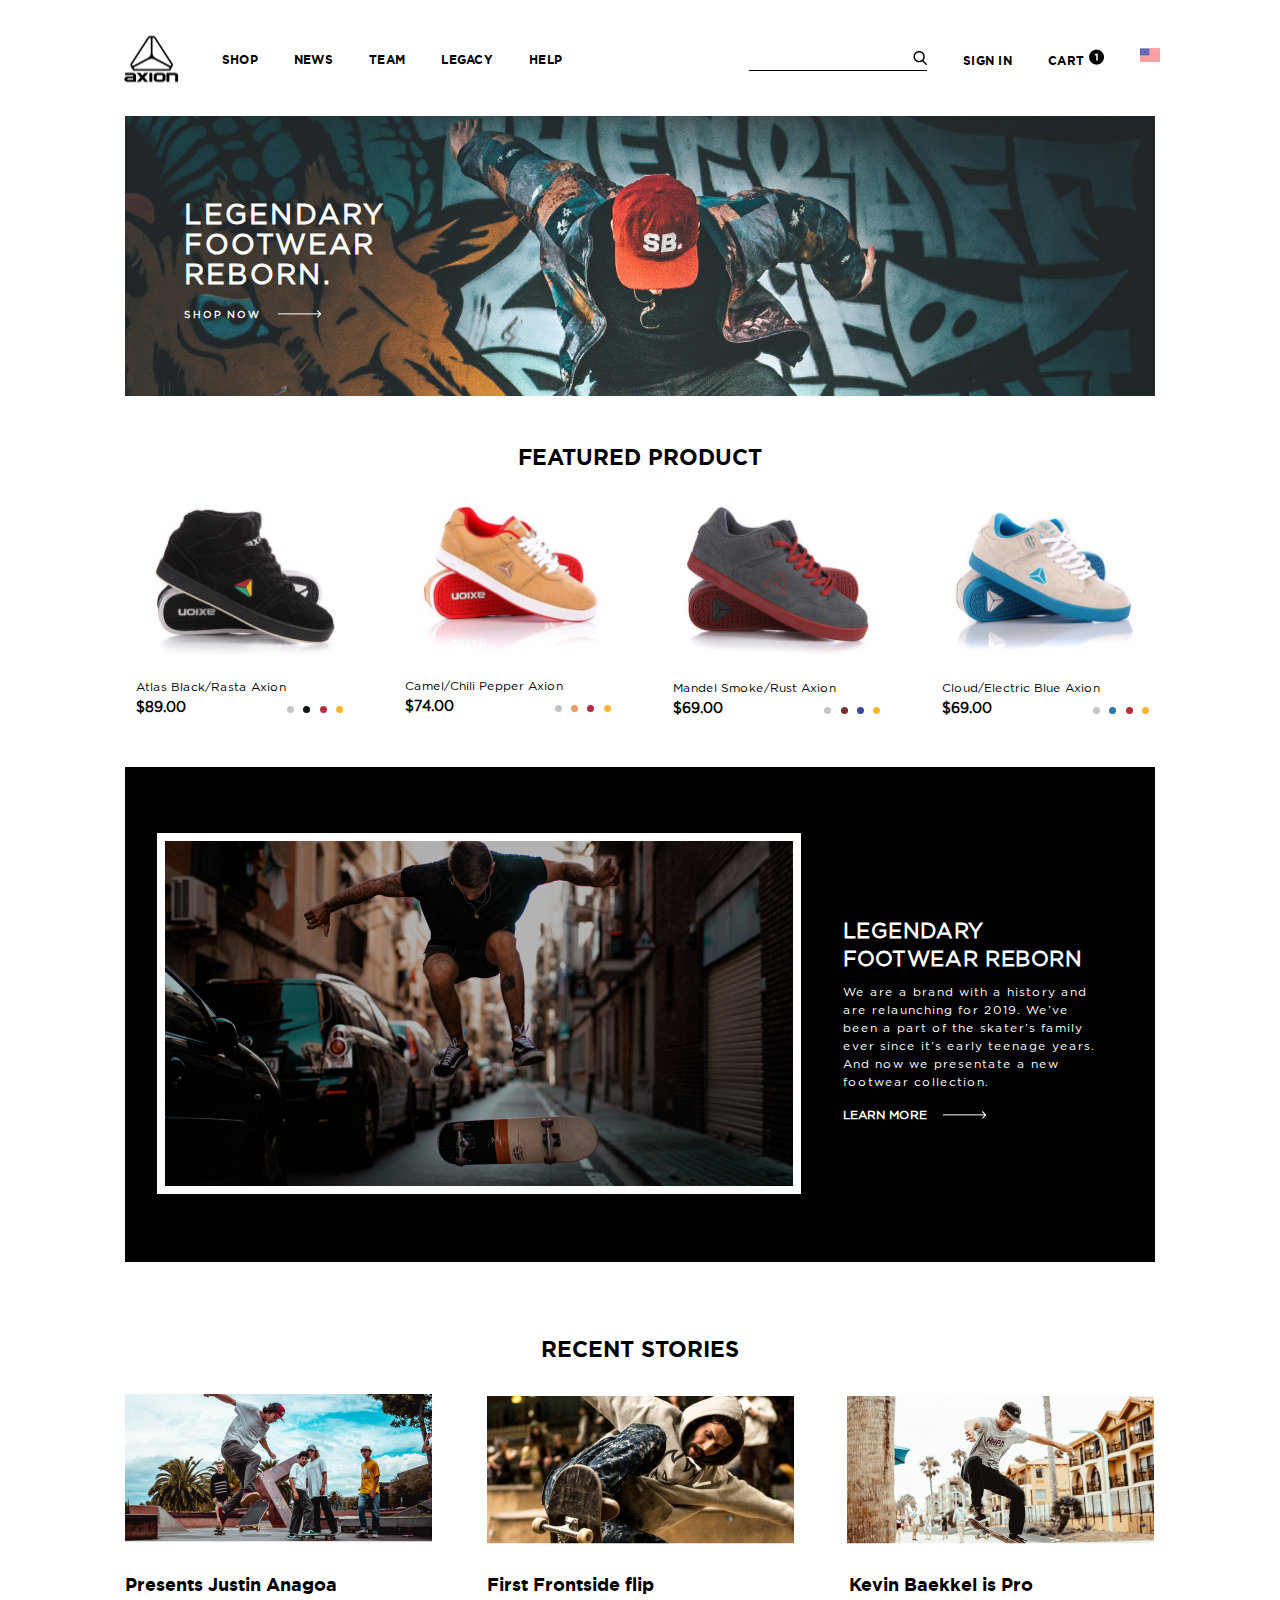
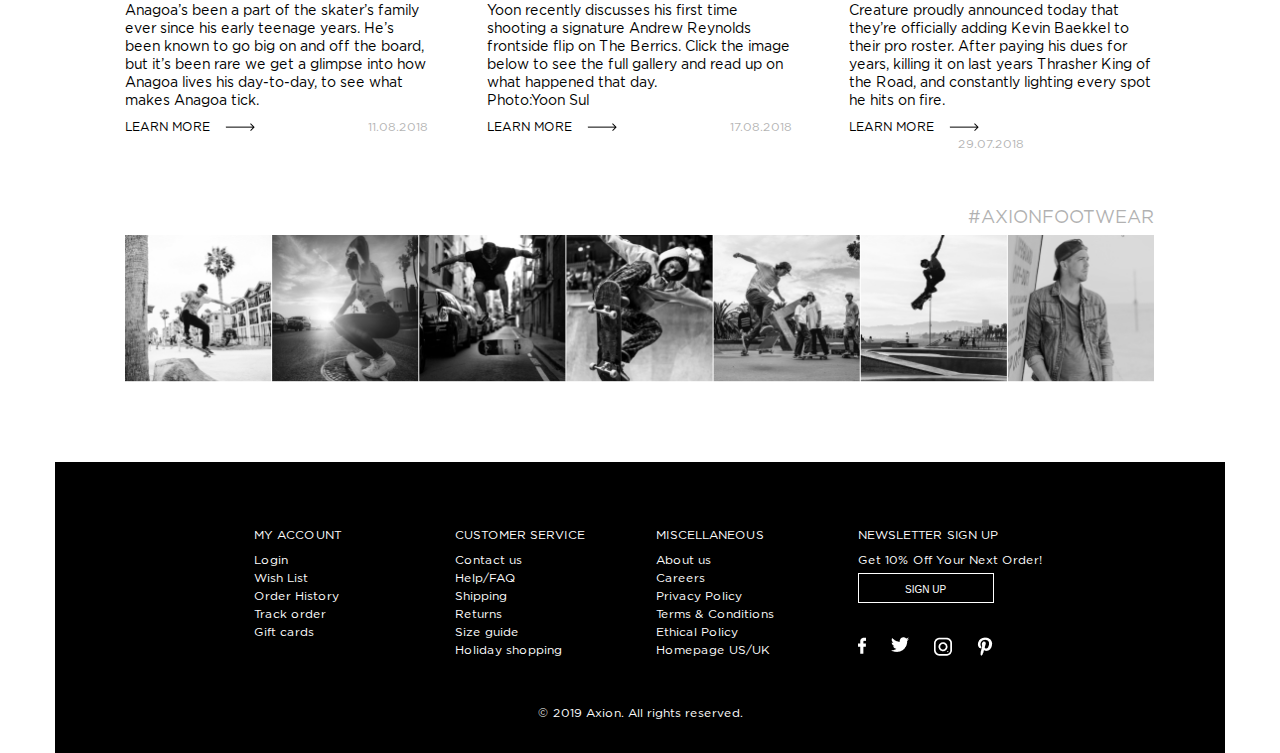
==== index.html @ 7ecb1150 "Update index.html" ====
<!DOCTYPE html>
<html lang="en">
<head>
	<meta charset="UTF-8">
	<meta name="viewport" content="width=device-width, initial-scale=1.0">
	<meta http-equiv="X-UA-Compatible" content="ie=edge">
	<title>Axion</title>
	<link rel="stylesheet" href="fonts.css">
	<link rel="stylesheet" href="style.css">
</head>
<body>
  <div class="wrapper">
    <header class="header">
		  <div class="menu-container">

			<input type="checkbox" id="checkbox-menu">
		  	<label for="checkbox-menu" class="checkbox-menu">
		  	</label>
		  		<div class="hamburger">
              		<div></div>
            	</div>
		  	<div class="menu">
		  	  	<div class="menu-left">
					<div class="logo" id="logo1">
					</div>
					<div class="logo2">
					</div>

					<ul class="menu-left-list">
				  	    <li class="menu__item"><a class="menu__link" href="#">shop</a></li>
				  	  	<li class="menu__item"><a class="menu__link" href="#">news</a></li>
				  	    <li class="menu__item"><a class="menu__link" href="#">team</a></li>
					  	<li class="menu__item"><a class="menu__link" href="#">legacy</a></li>
					    <li class="menu__item"><a class="menu__link" href="#">help</a></li>
					</ul>
				</div>

				<div class="menu-right">
			    	<ul class="menu-right-list">
				    	<li class="search">
			  	  				<div class="container"> 
			  	  					<input type="text"><a href="#"></a>
			  	  				</div>
				    	</li>

						<li class="menu__item"><a class="menu__link" href="#">sign in</a></li>
						<li class="menu__item"><a class="menu__link" href="#">cart <img class="cart" src="images/cart.png" alt=""></a></li>
						<li class="menu__item"><a class="menu__link" href="#"><img src="images/flagUS.png" alt=""></a></li>
		  	  		</ul>
		  	  	</div>
		  	</div>

		  </div>

	</header>

	<main>
		<section class="top-picture">
		  <div class="wrapper-top-picture">
			<div class="top-image">
			<!-- 	<img src="images/top picture.jpg" alt=""> -->
			</div>
			<div class="top-picture-text">
				<h1>legendary footwear reborn.</h1>
				<p>shop now<span class="arrow">
					<img src="images/Arrow.png" alt="">
				</span>
				</p>
			</div>
		  </div>
		</section>

		<section class="featured-product">
			<h1>featured product</h1>


			<div class="products">

				<div class="product1">
					<div class="product-container">
					  <div class="product1-img"></div>
						<p id="product1">Atlas Black/Rasta Axion</p>
						  <div class="price-color">
						    <div class="price">
								<span>$89.00</span>
							</div>
						    <div class="color-pick">
								<span id="color-pick__grey"></span>
								<span id="color-pick__black" ></span>
								<span id="color-pick__red"></span>
								<span id="color-pick__yellow"></span>
							</div>
						  </div>
					 </div> 
				</div>
				

				<div class="product2">
					<div class="product-container">
					  <div class="product2-img"></div>
						<p id="product2">Camel/Chili Pepper Axion</p>
						  <div class="price-color">
						    <div class="price">
								<span>$74.00</span>
							</div>
							<div class="color-pick">
							   	<span id="color-pick__grey"></span>
								<span id="color-pick__orange" ></span>
								<span id="color-pick__red"></span>
								<span id="color-pick__yellow"></span>
							</div>
						  </div>
					  </div>
				</div>
				
				<div class="product3">
					<div class="product-container">
					  <div class="product3-img"></div>
						<p id="product3">Mandel Smoke/Rust Axion</p>
						  <div class="price-color">
						    <div class="price">
							    <span>$69.00</span>
							</div>
							<div class="color-pick">
							   	<span id="color-pick__grey"></span>
								<span id="color-pick__dark-red" ></span>
								<span id="color-pick__blue"></span>
								<span id="color-pick__yellow"></span>
							</div>
						  </div>
					</div>
				</div>

				<div class="product4">
	 				<div class="product-container">
	 				  <div class="product4-img"></div>
						<p id="product4">Cloud/Electric Blue Axion</p>
						  <div class="price-color">
							<div class="price">
							    <span>$69.00</span>
							</div>
							<div class="color-pick">
							   	<span id="color-pick__grey"></span>
								<span id="color-pick__light-blue" ></span>
								<span id="color-pick__red"></span>
								<span id="color-pick__yellow"></span>
							</div>
						  </div>
					</div>
				</div>

			</div>
		</section>
		<span class="triangle"></span>

		<section class="info">
			<div class="wrapper-info">
				<div class="info-image">
				</div>
				<div class="info-text">
					<h1>Legendary footwear reborn</h1>
					<h2> 
						We are a brand with a history and are relaunching for 2019.
						We’ve been a part of the skater’s family ever since it’s early
						teenage years. And now we presentate a new footwear collection.
					</h2>
					<p>Learn more
						<span class="arrow">
							<img src="images/Arrow.png" alt="">
						</span>
					</p>
				</div>
			</div>
		</section>

		<section class="recent-stories">
			<h1>recent stories</h1>
			<div class="stories">

				<div class="story1">
					<div class="story1-image">
					</div>
					
					<div class="story-container">
						<h2>Presents Justin Anagoa</h2>
						<p>Anagoa’s been a part of the skater’s family ever since his early teenage years. He’s been known to go big on and off the board, but it’s been rare we get a glimpse into how Anagoa lives his day-to-day, to see what makes Anagoa tick.</p>
						
						<a href="learn-more" class="learn-more">
							<p>Learn more<span class="arrow">
								<img src="images/Arrow black.png" alt=""></span>
								<span class="date">11.08.2018</span>
							</p>
						</a>
					</div>
				</div>

				<div class="story2">
					<div class="story2-image">
					</div>
					
					<div class="story-container">
						<h2>First Frontside flip</h2>
						<p>Yoon recently discusses his first time shooting a signature Andrew Reynolds frontside flip on The Berrics. Click the image below to see the full gallery and read up on what happened that day.<br>Photo:Yoon Sul</p>
						<a href="learn-more" class="learn-more">
							<p>Learn more<span class="arrow">
								<img src="images/Arrow black.png" alt="">
								<span class="date">17.08.2018</span>
								</p>
						</a>
					</div>
				</div>

				<div class="story3">
					<div class="story3-image">
					</div>
						
					<div class="story-container">
						<h2>Kevin Baekkel is Pro</h2>
						<p>Creature proudly announced today that they’re officially adding Kevin Baekkel to their pro roster. After paying his dues for years, killing it on last years Thrasher King of the Road, and constantly lighting every spot he hits on fire.</p>
							<a href="learn-more" class="learn-more">	
							<p>Learn more<span class="arrow">
							<img src="images/Arrow black.png" alt="">
							<span class="date">29.07.2018</span>
							</p>
						</a>
					</div>
				</div>

		  	</div>
		</section>

		<span class="triangle2"></span>

		<section class="gallery">
			<div class="hashtag">#AXIONfootwear</div>
				<div class="images">
					
					<div class="image1"></div>
					<div class="image2"></div>
					<div class="image3"></div>
					<div class="image4"></div>
					<div class="image5"></div>
					<div class="image6"></div>
					<div class="image7"></div>

				</div>
			<span class="white-bg"></span>
		</section>
	</main>
	<footer>
		<div class="wrapper-footer">

		  <div class="footer">

			<div class="footer-links" id="1column">
				<p>MY ACCOUNT</p>
				<a href="#">Login</a>
				<a href="#">Wish List</a>
				<a href="#">Order History</a>
				<a href="#">Track order</a>
				<a href="#">Gift cards</a>
			</div>


			<div class="footer-links" id="2column">
				<p>CUSTOMER SERVICE</p>
				<a href="#">Contact us</a>
				<a href="#">Help/FAQ</a>
				<a href="#">Shipping</a>
				<a href="#">Returns</a>
				<a href="#">Size guide</a>
				<a href="#">Holiday shopping</a>
			</div>

			<div class="footer-links" id="3column">
				<p>MISCELLANEOUS</p>
				<a href="#">About us</a>
				<a href="#">Careers</a>
				<a href="#">Privacy Policy</a>
				<a href="#">Terms & Conditions</a>
				<a href="#">Ethical Policy</a>
				<a href="#">Homepage US/UK</a>
			</div>

			<div class="footer-links" id="4column">
				<p class="footer__newsletter">NEWSLETTER SIGN UP</p>
				<a href="#">Get 10% Off Your Next Order!</a>
				
				<button class="button">SIGN UP</button>
				<div class="social-media">
					<a href=""><i class="facebook"><img src="images/Facebook.png" alt=""></i></a>
					<a href=""><i class="twitter"><img src="images/twitter.png" alt=""></i></a>
					<a href=""><i class="insta"><img src="images/insta.png" alt=""></i></a>
					<a href=""><i class="pinterest"><img src="images/pinterest.png" alt=""></i></a>
				</div>
			</div>

		  </div>
				<div class="copyright">© 2019 Axion. All rights reserved.
		  		</div>
		</div>
		
	</footer>
  </div>
</body>
</html>
---- fonts.css ----
@font-face {
    font-family: 'Gotham Pro';
    src: url(fonts/GothamPro.woff2) format('woff2'),
         url(fonts/GothamPro.woff) format('woff');
    font-weight: 400;
    font-style: normal;
  }


@font-face {
    font-family: 'Gotham Pro bold';
    src: url(fonts/gotham_pro_bold-webfont.woff2) format('woff2'),
         url(fonts/gotham_pro_bold-webfont.woff) format('woff');
    font-weight: bold;
    font-style: normal;
}
---- style.css ----
body {
    -webkit-box-sizing: border-box;
    -moz-box-sizing: border-box;
    box-sizing: border-box;
    margin: 0;
    font-family: "Gotham Pro";
    display: flex;
    flex-direction: column;
    min-height: 100vh;

}


.wrapper {
    margin: auto;
    max-width: 1170px;
    overflow: hidden;
}

.logo {
    width: 55px;
    height: 55px;
    background: url(images/logo.png); 
    background-repeat: no-repeat;
    background-position: center center;
    margin-right: 12px;
    background-size: cover;
}

#checkbox-menu {
  display: none;
}


.header {
    margin: 0 auto;
    max-width: 1170px;
    height: 96px;

}

.menu-container {
    display: flex;
    height: 60px;
    max-width: 1170px;
    padding-top: 31px;
    padding-left: 9px;
    padding-right: 50px;
  }

.menu  {
    display: flex;
    width: 1170px;
    justify-content: space-between;
}

.menu-left {
    display: flex;
    padding-left: 0px;
    width: 550px;
    height: 55px;
    align-items: center;
    justify-content: center;
    padding-left:4px;
}

.menu-left-list {
    margin: 0;
    padding-left: 0;
}

.menu-right {
    display: inline-block;
    width: 500px;
    height: 55px;
    align-items: center;
    justify-content: center;
}

.menu-right-list {
    padding-left: 43px;
    margin-top: 14px;
}


li {
    display: inline-block;
    align-items: center;
    text-align: center;
    list-style-type: none;
    margin-left: 31px;
    font-family: "Gotham Pro bold";
    text-transform: uppercase;
    letter-spacing: 0.3px;
    cursor: pointer;
    
}


.menu__link {
    text-decoration: none;
    color: #000;
    font-size: 12px;
    justify-content: space-between;
}


.search input {
    width: 154px;
    height: 18px;
    padding: 3px 12px;
    font-size: 1.3rem;
    outline: none;
    border: none;
    border-bottom: 1px solid #000;
    background-image: url(images/search.png);
    background-repeat: no-repeat;
    background-position: right;
}


.container {
    background-position: 5px 5px;
}

.main {
    display: flex;
    justify-content: center;
    max-width: 1030px;
}

.wrapper-top-picture {
    margin: auto;
    max-width: 1030px;
    max-height: 280px;
    width: 100%;
    position: relative;
    margin-left: 70px;
    color: #fff;
    display: flex;
    top: 20px;
    
}

.top-image {
    width: 1030px;
    height: 280px;
    background: no-repeat 100% 100% url('images/top picture.jpg'); 
}
.top-picture-text {
    display: flex;
    flex-direction: column;
    color: #fff;
    position: absolute;
    left: 59px;
    bottom: 61px;
    text-transform: uppercase;
    font-weight: bold;
    letter-spacing: 2px;
}

.top-picture-text h1 {
    font-size: 28px;
    text-transform: uppercase;
    line-height: 30px;
    margin-bottom: 6px;
    width: 37%;
}

.top-picture-text > p {
    font-size: 10px;
    line-height: 18px;
    font-weight: 900;
    width: 88%;
}


.featured-product > h1 {
    text-transform: uppercase;
    font-size:22px;
    font-weight: bold;
    text-align: center;
    padding-top: 53px;
    font-family: "Gotham Pro bold";
}

.products {
    display: flex;
    justify-content: space-between;
    position: relative;
    width: 1030px;
    height: 173px;
    padding-left: 51px;
}

.product-container {
    font-size: 12px;
    padding-top: 0px;
    width: 194px;
    line-height: 8px;
    margin-right: 0;
    padding-left: 30px;
}

#product1 {
    padding-top: 16px;

}

.product1-img {
    background: no-repeat url(images/product1.png);
    background-position: center center;
    background-size: cover; 
    width: 187px;
    height: 173px;
    margin-left: 16px;
}

.product2-img {
    background: no-repeat url(images/product2.png);
    background-position: center center;
    background-size: cover; 
    width: 187px;
    height: 173px;
    margin-left: 12px;
}

#product2 {
margin-top: 27px;
}

#product3 {
    margin-top: 29px;
}

#product3-price {
    padding-left: 31px;
}

.product3-img {
    background: no-repeat url(images/product3.png);
    background-position: center center;
    background-size: cover; 
    width: 187px;
    height: 173px;
    margin-left: 11px;
}

#product4 {
    margin-top: 29px;
}

#product4-price {
    padding-left: 32px;
}


.product4-img {
    background: no-repeat url(images/product4.png);
    background-position: center center;
    background-size: cover; 
    width: 187px;
    height: 173px;
    margin-left: 7px;
}



.price-color {
    font-size: 14px;
    font-weight: 600;
    display: inline-flex;
    justify-content: space-between;
  
}

.price, .color-pick {
    display: inline-block;
}


.color-pick {
    cursor: pointer;
    display: inline-flex;
    width: 56px;
    justify-content: space-between;
    padding-left: 101px;
    padding-top: 2px;
}

.price {
    padding right: 15px;
}

#color-pick__grey {
    background-color: #C4C4C4;
    width: 7px;
    height: 7px;
    border-radius: 50%;
}

#color-pick__black {
    background-color: #0E1211;
    width: 7px;
    height: 7px;
    border-radius: 50%;
}

#color-pick__red {
    background-color: #B62E3C;
    width: 7px;
    height: 7px;
    border-radius: 50%;
}

#color-pick__yellow {
    background-color: #FDB431;
    width: 7px;
    height: 7px;
    border-radius: 50%;
}

#color-pick__orange {
    background-color: #E29D69;
    width: 7px;
    height: 7px;
    border-radius: 50%;
}

#color-pick__dark-red {
    background-color: #762E31;
    width: 7px;
    height: 7px;
    border-radius: 50%;
}

#color-pick__blue {
    background-color: #41479B;
    width: 7px;
    height: 7px;
    border-radius: 50%;
}

#color-pick__light-blue {
    background-color: #257DA9;
    width: 7px;
    height: 7px;
    border-radius: 50%;
}

.wrapper-info {
    margin: auto;
    max-width: 1030px;
    max-height: 494px;
    width: 100%;
    position: relative;
    margin-left: 70px;
    background: #000;
    color: #fff;
    display: flex;
    padding-bottom: 10px;
}

.info-image {
    min-width: 645px;
    height: 369px;
    background: no-repeat 100% 100% url('images/info image.jpg');
    margin: 5.6% 3%;
}

.info {
    margin-top: 111px;
}

.info-text {
  display: flex;
  flex-direction: column;
  justify-content: flex-start;
  margin: 125px 6px 0 11px;
}

.info-text h1 {
  font-size: 21px;
  text-transform: uppercase;
  line-height: 28px;
  letter-spacing: 0.7px;
  padding-top: 11px;
  margin-bottom: 1px;
  width: 89%;
}

.info-text h2 {
    font-family: "Gotham Pro";
    font-weight: 400;
    font-size: 12px;
    line-height: 18px;
    letter-spacing: 1px;
    padding-top: 0;
    margin-bottom: 13px;
    width: 86%;
}

.info-text > p {
  font-size: 14px;
  line-height: 18px;
  font-weight: 900;
  margin-block-start: 0;
  width: 88%;
  padding-top: 2px
}

.info-text > p:last-child {
    font-size: 12px;
    text-transform: uppercase;
    font-weight: 900;
    width: 100%;
}

.arrow {
  margin-left: 11px;
}
 
.recent-stories > h1 {
    display: block;
    text-transform: uppercase;
    font-size: 22px;
    text-align: center;
    padding-top: 59px;
    font-weight: 900;
    font-family: "Gotham Pro bold";
}

.stories {
    display: flex;
    margin: 0 70px;
    width: 1030px;
}

.story1-image {
    height: 147px;
    width: 307px;
    background: no-repeat 90% 90% url('images/story1.jpg');
    padding-top: 22px;
}

.story2-image {
    height: 147px;
    width: 307px;
    background: no-repeat 100% 100% url('images/story2.jpg');
    padding-top: 22px;
    margin-left: 55px;

}

.story2 .story-container {
    margin-left: 55px;
}

.story3-image {
    height: 147px;
    width: 307px;
    background: no-repeat 100% 100% url('images/story3.jpg');
    padding-top: 22px;
    margin-left: 53px;

}

.story3 .story-container {
    margin-left: 55px;
}



.story-container > h2 {
    font-size: 18px;
    font-family: "Gotham Pro bold";
    font-weight: 900;
    line-height: 18px;
    padding-top: 31px;
    margin-bottom: 0;
    margin-top: 0;
    width: 266px;
}

.story-container > p  {
    margin-top: 9px;
    font-size: 14px;
    line-height: 18px;
    margin-bottom: 6px;
    width: 305px;
}

.learn-more {
    text-decoration: none;
    text-transform: uppercase;
    font-size: 12.2px;
    color: #000;
    display: flex;
    width: 307px;
    left: 12px;
    height: 20px;
}

.learn-more p {
    margin-top: 3px;
}

.date {
    display: inline-flex;
    font-size: 12px;
    opacity: 0.3;
    padding-left: 109px;
}

.gallery {
    padding-top: 74px;
    

}

.images {
    display: flex;
    justify-content: center;
    
    margin-top: 8px;
    width: 1030px;
}

.hashtag {
    display: flex;
    justify-content: flex-end;
    font-size: 18px;
    padding-right: 71px;
    text-transform: uppercase;
    opacity: 0.3;
}


.image1 {
    display: flex;
    background: no-repeat url(images/gallery1.jpg);
    height: 147px;
    width: 147px;
    background-size: contain;
 }

.image2 {
    background: no-repeat url(images/gallery2.jpg); 
    height: 147px;
    width: 147px;
    background-size: contain;
}

.image3 {
    background: no-repeat url(images/gallery3.jpg); 
    height: 147px;
    width: 147px;
    background-size: contain;
}

.image4 {
    background: no-repeat url(images/gallery4.jpg); 
    height: 147px;
    width: 147px;
    background-size: contain;
}

.image5 {
    background: no-repeat url(images/gallery5.jpg); 
    height: 147px;
    width: 147px;
    background-size: contain;
}

.image6 {
    background: no-repeat url(images/gallery6.jpg);
    height: 147px;
    width: 147px;
    background-size: contain;
}

.image7 {
    background: no-repeat url(images/gallery7.jpg);
    height: 147px;
    width: 147px;
    background-size: contain;
}

.images {
    display: grid;
    grid-template-columns: 147px 1fr 1fr 1fr 1fr 1fr 1fr 1fr;
    margin-left: 70px;
    margin-top: 8px;
    margin-bottom: 80px;
}

.wrapper-footer {
    max-width: 1170px;
    background: #000;
}

.footer {
    max-width: 1170px;
    min-height: max-content;
    margin-top: auto;
    width: 68.8%;
    color: #fff;
    display: flex;
    margin-left: 17%;
}


.footer-links {
    width: 100%;
    display: flex;
    flex-direction: column;
    margin-bottom: 7px;

}

.footer-links > a {
    color: #fff;
    text-decoration: none;
    font-size: 12px;
    line-height: 18px;
    list-style: column;
    display: inline-block;

}


.footer-links > p:first-child {
    margin-top: 68px;
    margin-bottom: 10px;
    font-size: 12px;
    letter-spacing: 0.1px;
}

a {
    line-height: 17px;
}

.footer-links > p:last-child {
   margin-bottom: 0;
}


.button {
    width: 136px;
    height: 30px;
    font-size: 10px;
    color: #fff;
    padding-top: 4px;
    background: #000;
    border: 1.5px solid #fff;
    margin-top: 3px;
}



.social-media {
    display: flex;
    column-gap: 25px;
    padding-top: 34px;
    padding-left: 0px;
    margin-bottom: 39px;
}

.copyright {
    display: block;
    text-align: center;
    max-width: 1170px;
    font-size: 12px;
    padding-top: 2px;
    color: #fff;
    margin-bottom: 0;
    padding-bottom: 33px;
}

@media  (max-width: 1170px) {
    .info {
    padding-bottom: 7px;
}
}

@media  (max-width: 1024px) {

.wrapper {
    margin: auto;
    max-width: 1024px;
    width: 100%;
}

.header {
    margin: 0 auto;
    max-width: 1024px;
}

.logo {
    width: 85px;
    background-size: 61px 61px;
    background-position: 7px -2px;
}


.menu-container {
    max-width: 950px;
    padding-left: 37px;
    padding-top: 15px;
    height: 75px;
}

.menu-left {
    height: 57px;
}

.menu-left-list {
    padding-left: 0px;
    width: 399px;
    display: flex;
    justify-content: space-between;
    //margin-right: 120px;
}

.menu-right-list {
    padding-right: 0;
    padding-left: 6px;
    width: 463px;
    display: flex;
    justify-content: space-between;
    margin-top: 17px;
}

.menu {
    max-width: 930px;
    margin-top: 11px;
    display: flex;
    justify-content: space-between;
}

.search {
    margin-left: 71px;
    margin-right: 29px;
}

.search input {
    width: 135px;

}

/*.menu-right li:nth-child(2) {
    padding-left: 8px;
}*/

li:last-child {
    margin-left: 8px;
    padding-right: 63px;
}

li {
    margin-left: 0;
}

/*.menu-right-list > li >li {
    margin-left:  8px;
}
*/

.main {
    max-width: 1024px;
}

.wrapper-top-picture {
    max-width: 930px;
    max-height: 251px;
    top: 29px;
    margin-left: 47px;
}


.top-image {
    background: no-repeat 49% url('images/top picture.jpg');
    width: 930px;
    height: 252px;
    background-size: 100%;
}

.top-picture-text {
    left: 55px;
    bottom: 54px;
    letter-spacing: 1.5px;
}

.top-picture-text > p {
    margin-top: 0;
}

.moto >p3 {
    left: 53px;
    top: 187px;
}

.featured-product>h1 {
    padding-top: 75px;
    margin-bottom: 0;
}

.product1-img {
    padding-left: 33px;
    padding-top: 5px;
    width: 138px;
    height: 155px;
}

#product1 {
    padding-left: 6px;
    padding-top: 23px;
}

.product1 .price {
    padding-left: 5px;
}

.product1 .color-pick {
    padding-right: 19px;
}
.product2-img {
    width: 175px;
    height: 156px;
    margin-left: 17px
}

#product2 {
    padding-left: 11px;
    margin-top: 40px;
}

.product2 .price {
    padding-left: 11px;
}

.product2 .color-pick {
    padding-right: 12px;

}


.product3-img {
    width: 170px;
    height: 161px;
    margin-left: 25px;
}

#product3 {
    padding-left: 17px;
    margin-top: 34px;
}

.product3 .price {
    padding-left: 15px;
}

.product3 .color-pick {
    padding-right: 9px;
}


.product4-img {
    width: 174px;
    height: 158px;
    margin-left: 29px;
}

#product4 {
    padding-left: 21px;
    margin-top: 38px;
}

.product4 .price {
    padding-left: 21px  ;
}

.product4 .color-pick {
    padding-right: 3px;
}

.products {
    /*grid-template-columns: 163px 1fr 1fr 1fr 1fr;
    grid-gap: 68px;*/
    display: flex;
    width: 930px;
    justify-content: space-between;
    padding-left: 23px;
}

.product-container {
    padding-top: 25px;
    padding-left: 30px;

}

.price {
    padding-left: 24px;
}

.price-color {
    font-size: 14px;
    font-family: 'Gotham Pro bold';
    display: inline-flex;
    width: 211px;
}

.color-pick {
    width: 50px;
    padding-left: 79px;
    padding-top: 1px;
}




.info {
    margin-top: 157px;
    padding-bottom: 0px;
}

.wrapper-info {
    max-width: 930px;
    max-height: 442px;
    width: 100%;
    position: relative;
    margin-left: 46px;
}

.info-image {
    min-width: 610px;
    height: 327px;
    background-position: 43% 9%;
    background-size: 95%;
    margin: 58px 0 50px 17px;
}

.info-text {
    display: flex;
    flex-direction: column;
    justify-content: flex-start;
    margin: 105px 6px 0 21px;
}

.info-text h1 {
    margin-bottom: 6px;
}

.info-text h2 {
    font-family: "Gotham Pro";
    font-weight: 400;
    font-size: 11px;
    line-height: 17px;
    margin-top: 0;
    margin-bottom: 10px;
    width: 92%;
}

.info-text > p {
    font-size: 13px;
    line-height: 16px;
}

.recent-stories {
    height: 100%;
    margin-bottom: 88px;
}

.recent-stories > h1 {
    font-size: 22px;
    padding-top: 69px;

}

.stories {
    display: flex;
    width: 930px;
    justify-content: space-between;
    margin-left: 46px;
}

.story-container {
    width: 277px;
}

.story-container > p {
    font-size: 13px;
    width: 100%;
    line-height: 16px;
    margin-bottom: 18px;
}

h2 {
    padding-top: 18px;
}

.story1-image {
    background: no-repeat url('images/story1-768.png');
    background-size: 90%;
    margin-top: 24px;
    height: 125px;
    width: 308px;
}

.story1 {
    width: 277px;
    margin: 0;
    flex-basis: 33%;

}


.story2 {
    width: 277px;
    margin: 0;
    flex-basis: 33%;
}

.story2-image {
    width: 277px;
    height: 147px;
    padding-top: 22px;
    margin-left: 16px;
    background-position: -18px 23px;
    background-size: 110%;
}

.story2 .story-container {
    margin-left: 16px;
}

.story3 {
    width: 277px;
    margin: 0;
    flex-basis: 33%;
}

.story3-image {
    height: 147px;
    width: 276px;
    padding-top: 23px;
    margin-left: 27px;
    background-position: -13px 24px;
    background-size: 110%;
}

.story3 .story-container {
    margin-left: 31px;
}

.info-text__arrow {
    margin-left: 10px;
}

.arrow {
    margin-left: 0px;
}

.date {
    padding-left: 97px;
}


.gallery {
    padding-top: 0;
}

.hashtag {
    display: flex;
    justify-content: flex-end;
    font-size: 18px;
    padding-right: 47px;
    text-transform: uppercase;
    opacity: 0.3;
}


.image1 {
    display: flex;
    background: no-repeat url(images/gallery1.jpg);
    height: 132px;
    width: 132px;
    background-size: contain;
 }

.image2 {
    background: no-repeat url(images/gallery2.jpg); 
    height: 132px;
    width: 132px;
    background-size: contain;
}

.image3 {
    background: no-repeat url(images/gallery3.jpg); 
    height: 132px;
    width: 132px;
    background-size: contain;
}

.image4 {
    background: no-repeat url(images/gallery4.jpg); 
    height: 132px;
    width: 132px;
    background-size: contain;
}

.image5 {
    background: no-repeat url(images/gallery5.jpg); 
    height: 132px;
    width: 132px;
    background-size: contain;
}

.image6 {
    background: no-repeat url(images/gallery6.jpg);
    height: 132px;
    width: 132px;
    background-size: contain;
}

.image7 {
    background: no-repeat url(images/gallery7.jpg);
    height: 132px;
    width: 132px;
    background-size: contain;
}
.images {
    display: inline-flex;
    margin: 8px 5px 94px 50px;
    height: 132px;
    width: 930px;
}

.wrapper-footer {
    max-width: 1024px;
}

.footer {
    max-width: 950px;
    width: 78%;
    margin-left: 12.5%;
}

.footer-links > p:first-child {
    margin-top: 66px;
}

.copyright {

    padding-top: 6px;
}

@media  (max-width: 768px) {

.wrapper {
    margin: auto;
    max-width: 768px;
    margin-left: 0px;
}

.header {
    margin: 0 auto;
    max-width: 768px;
    height: 110px;
}

.menu-container {
    max-width: 768px;
    padding-left: 0
}

#logo1 { 
    height: 0; 
    display: none;
}

.logo2 {
    background: url(images/Axion-logo-1.png) no-repeat;
    width: 156px;
    height: 33px;
    margin-top: 10px;
    margin-left: 40px;
}

.menu-left-list, .menu-right-list {
    display:none;
}

.menu-left {
    justify-content: flex-start;
    }

.checkbox{
    position: absolute;
    top: 21px;
    right: 2.8rem;
    width: 61px;
    height: 60px;
    z-index: 1;
    opacity: 1;
    cursor: pointer;
}

.hamburger {
    position: absolute;
    top: 21px;
    right: 3rem;
    width: 52px;
    height: 60px;
    z-index: 2;
    display: flex;
    align-items: center;
    justify-content: center;
    border-radius: 50%;
  }

.hamburger > div{
    position: absolute;
    width: 60px;
    height: 9px;
    background-color: #000;
  }

.hamburger > div:after {
    content: '';
    position: absolute;
    width: 60px;
    height: 9px;
    top: 17px;
    left: 0;
    background-color: #000;
  }

.top-image {
    background-size: 200%;
    height: 415px;
    background-position: -127px 0;
}

.wrapper-top-picture {
    top: 0;
    margin-left: 1px;
    max-width: 768px;
    min-height: 415px;
}

.top-picture {
    margin-top: 5px;
}
.top-picture-text {
    left: 45px;
    bottom: 63px;
}

.top-picture-text h1 {
    font-size: 48px;
    text-transform: uppercase;
    line-height: 48px;
    margin-bottom: 44px;
}

.top-picture-text > p {
    font-size: 17px;
    line-height: 23px;
}

.featured-product > h1 {
    font-size: 30px;
    padding-top: 38px;
    margin-right: 14px;
}

.products {
    display: flex;
    max-width: 768px;
    justify-content: space-between;
    height: 100%;
    margin-bottom: 29px;
}

.product-container {
    justify-content: space-between;
    font-size: 20px;
    line-height: 15px;
    padding-left: 0;
    margin-left: 26px;
}

.product1-img {
    padding-top: 62px;
    width: 192px;
    margin-left: 53px;
}

#product1 {
    margin-top: 13px;
    padding-left: 33px;
    letter-spacing: 0.2px;
    width: 265px;
    display: inline-flex;
}

.product1 .price {
    padding-top: 4px;
}

.product2 {
    margin-left: 0;
    margin-top: 3px;
    margin-right: 181px;
}

.product2-img {
    width: 96%;
    height: 160px;
    margin-top: 32px;
    padding-top: 2px;
    padding-left: 54px;
}

#product2 {
    padding-left: 13px;
    margin-top: 57px;
    width: 266px;
}

.product3 {
    display: none;
}

.product4 {
    display: none;
}


.price-color {
    font-size: 25px;
    padding-top: 3px;
    padding-left: 29px;
    display: inline-flex;
    justify-content: space-between;
}

.product2 .price-color {
    padding-left: 5px;
}

.color-pick {
    width: 95px;
    padding-left: 68px;
    padding-bottom: 1px;
    display: inline-flex;
    justify-content: space-between;
    cursor: pointer;
}

.product2 .color-pick {
    padding-left: 82px;
}

.color-pick > span {
    margin-right: 5px;
}


#color-pick__black {
    width: 20px;
    height: 20px;
}

#color-pick__grey {
    width: 20px;
    height: 20px;
}

#color-pick__red {
    width: 20px;
    height: 20px;
}

#color-pick__yellow {
    width: 20px;
    height: 20px;
}

#color-pick__orange {
    width: 20px;
    height: 20px;
}

.triangle {
  border-bottom: 35px solid #000;
  border-right: 768px solid #fff;
  outline: none;
}

.wrapper-info {
    max-width: 768px;
    margin: 0;
    align-items: center;
    text-align: center;
    display: flex;
    flex-direction: column;
    justify-content: flex-start;
    min-height: 600px;

}

.info {
    margin-top: 34px;
}

.info-text {
    width: 768px;
    align-items: center;
    text-align: center;
    background: #000;
    margin-left: 0;
    margin-top: 19px;

}

.info-text h1 {
    font-size: 29px;
    line-height: 37px;
    position: relative;
    letter-spacing: 0.7px;
    margin-bottom: 15px;
    padding-left: 5px;

}

.info-text h2 {
    font-size: 18px;
    font-weight: 400;
    line-height: 24px;
    width: 688px;
    margin-top: 0;
    padding-top: 1px;
    word-spacing: 0.2px;
    padding-left: 14px;
    font-family: "Gotham Pro";
}

.info-image {
    order: 2;
    margin: 0;
    min-width: 696px;
    min-height: 389px;
    margin-top: 3%;
    margin-left: 1%;
    margin-right: 1%;
    background-size: cover;
}


.info-text > p {
    display: none;
}


.recent-stories {
    background: #000;
    height: 780px;

}

.recent-stories > h1 {
    font-size: 30px;
    padding-top: 91px;
    background: #000;
    color: #fff;
    margin: 0;

}

.stories {
    width: 681px;
    margin-left: 42px;

}

.story-container {
    width: 312px;
    padding-top: 25px;
}

.story1 {
    width: 312px;
    background: #000;
    color: #fff;
}


.story1-image {
    background: no-repeat url(images/story1-768.png);
    background-size: contain;
    margin-top: 44px;
    height: 142px;
    width: 308px;
}

.story1 h2 {
    padding-top: 7px;
}


.story-container > h2 {
    font-size: 25px;
    font-family: "Gotham Pro bold";
    font-weight: 900;
    line-height: 18px;
    padding-top: 14px;
    margin-bottom: 0;
    margin-top: 0;
    width: 304px;
}
.story-container > .arrow {
    margin-top: 5px;
    width: 47px;
    
}

.story2 {
    width: 312px;
    margin: 0;
    background: #000;
    color: #fff;
}

.story2-image {
    width: 313px;
    padding-top: 41px;
    margin-left: 0;
    margin-top: 22px;
}

.story2 .story-container {
    margin-left: 0px;

}

.story2 h2 {
/*margin-top: 18px;*/
}

.story3  {
    display: none;
}

.story4 {
    display: none;
}



h2 {
    font-size: 23px;
    font-family: "Gotham Pro bold";
    margin-top: 0;
    padding-top: 5px;
    word-spacing: 3px;
}

.story-container > p {
    font-size: 20px;
    width: 100%;
    line-height: 25px;
    margin-bottom: 14px;
    margin-top: 7px;
}

.learn-more {
    font-size: 20px;
    color: #000;
    font-family: "Gotham Pro bold";
    padding-top: 25px;
    background: #000;
    color: #fff;
    background: no-repeat url(images/Arrow.png);
    background-position: 158px 32px;
    width: 100%;
}

.date {
    font-size: 15px;
    padding-left: 39px;
    opacity: 0.9;
}

/*.triangle2 {
  border-top: 35px solid #000;
  border-left: 768px solid #fff;
  outline: none;
}*/

.hashtag {
    display: flex;
    justify-content: flex-end;
    font-size: 30px;
    font-family: "Gotham Pro bold";
    color: #fff;
    opacity: 1;
    padding-right: 40px;
}

.gallery {
    background: linear-gradient(182.5deg, #000 50%, transparent 50%);
    padding-top: 0;
    padding-bottom: 41px;
    height: 304px;
}

.images {
    display: grid;
    grid-auto-flow: column;
    grid-auto-columns: 90%;
    padding: 2em 1em;
    width: 100%;
    height: 400px;
    padding: 0;
    margin: 0;
    background-image: url(images/gallery1.jpg),
    url(images/gallery2.jpg),
    url(images/gallery3.jpg),
    url(images/gallery4.jpg);
    background-repeat: no-repeat, no-repeat, no-repeat, no-repeat;
}

/*.images1 {
    display: flex;
    background: no-repeat url(images/gallery1.jpg);
    background: no-repeat url(images/gallery2.jpg); 
    background: no-repeat url(images/gallery3.jpg); 
    background: no-repeat url(images/gallery4.jpg); 
    
    background-size: 100%;
    
    height: 170px;
    width: 170px;
}
.images2 {
    display: flex;
    background: no-repeat url(images/gallery5.jpg); 
    background: no-repeat url(images/gallery6.jpg);
    background: no-repeat url(images/gallery7.jpg);
    background: no-repeat url(images/gallery1.jpg);
}*/
}


@media  (max-width: 375px) {

.wrapper {
    margin: auto;
    max-width: 375px;
    margin-left: 0px;
}

.header {
    margin: 0 auto;
    max-width: 375px;
    height: 66px;
}

.menu-container {
    max-width: 375px;
    padding-left: 0;
    padding-right: 0;
    padding-top: 0;
}

.menu {
    max-width: 375px;
    margin-top: 0;
}

.logo2 {
    background: url(images/Axion-logo-1.png) no-repeat;
    width: 104px;
    height: 24px;
    margin-left: 44px;
    margin-top: 14px;
    background-size: contain;
}

.hamburger {
    right: 3rem;
    width: 37px;
    height: 20px;
}

.hamburger > div {
    position: absolute;
    width: 42px;
    height: 7px;
}


.hamburger > div:after {
    content: '';
    position: absolute;
    width: 42px;
    height: 7px;
    top: 10px;
}

.wrapper-top-picture {
    max-width: 375px;
    min-height: 191px;
}

.top-picture {
    margin-top: 5px;
    max-width: 375px;
    height: 200px;
    display: block;
}

.top-image {
    background-size: cover;
    height: 191px;
    background-position: -62px 0;
}

.top-picture-text {
    left: 45px;
    width: 206px;
    height: 67px;
}

.top-picture-text h1 {
    font-size: 18px;
    text-transform: uppercase;
    line-height: 20px;
    font-family: "Gotham Pro bold";
    margin-top: 3px;
    margin-bottom: 10px;
    padding-left: 2px;
}

.top-picture-text > p {
    font-size: 10px;
    line-height: 28px;
}

.arrow {
    margin-left: 4px;
}


.featured-product {
    height: 307px;
}

.featured-product > h1 {
    font-size: 20px;
    padding-top: 10px;
    margin-right: 9px;
}

.products {
    display: flex;
    max-width: 375px;
    /* justify-content: space-between; */
    height: 100%;
    margin-bottom: 29px;
}

.price-color {
    font-size: 23px;
    display: inline-flex;
}

.product1-img {
    padding-top: 0px;
    width: 135px;
    margin-left: 59px;
}

#product1 {
    margin-top: 3px;
    padding-left: 13px;
    width: 265px;
    display: inline-flex;
    margin-bottom: 0;
}
.product2 {
    display: none;
}

.product-container {
    font-size: 15px;
    line-height: 15px;
    padding-left: 0;
    margin-left: 26px;
    padding-top: 0;
}

.price-color {
    font-size: 20px;
    padding-left: 7px;
}

.color-pick {
    width: 95px;
    padding-left: 120px;
    padding-top: 6px;
}

#color-pick__grey {
    width: 15px;
    height: 15px;
}

#color-pick__black {
    width: 15px;
    height: 15px;
}

#color-pick__red {
    width: 15px;
    height: 15px;
}

#color-pick__yellow {
    width: 15px;
    height: 15px;
}

.wrapper-info {
    max-width: 375px;
    min-height: 443px;
    padding-bottom: 0;
}

.info-image {
    order: 2;
    min-width: 284px;
    min-height: 162px;
    margin-top: 18px;
    margin-left: 1%;
    margin-right: 1%;
    background-size: contain;
}

.info-text {
    width: 281px;
    align-items: center;
    background: #000;
    margin-left: 0;
    margin-top: 0;
}

.info-text h1 {
    font-size: 19px;
    line-height: 24px;
    margin-top: 0;
    padding-left: 5px;
    margin-bottom: 12px;
}

.info-text h2 {
    font-size: 13px;
    font-weight: 400;
    line-height: 18px;
    width: 274px;
    margin-top: 0;
    padding-top: 4px;
    word-spacing: 2px;
    padding-left: 4px;
    font-family: "Gotham Pro";
    letter-spacing: 0;
}

.recent-stories {
    height: 516px;
}

.recent-stories > h1 {
    font-size: 20px;
    padding-top: 1px;
}

.stories {
    width: 375px;
}

.story1-image {
    background: no-repeat url(images/story1-768.png);
    background-size: contain;
    margin-top: 27px;
    height: 128px;
    margin-left: 7px;
}

.story2 {
    display: none;
}

.story-container {
    padding-top: 17px;

}

.story1 h2 {
    padding-top: 9px;
    font-size: 18px;
    padding-left: 5px;
}

.story-container > p {
    font-size: 14px;
    width: 279px;
    line-height: 18px;
    margin-bottom: 14px;
    margin-top: 10px;
    padding-left: 5px;
}

.learn-more {
    font-size: 12px;
    color: #000;
    font-family: "Gotham Pro bold";
    padding-top: 1px;
    padding-left: 5px;
    background: #000;
    color: #fff;
    background: no-repeat url(images/Arrow.png) 41% 12px;
    width: 279px;
}

.date {
    font-size: 15px;
    padding-left: 76px;
    opacity: 0.8;
}

.gallery {
    height: 541px;
    padding-bottom: 0px;
    padding-top: 0;
}

.hashtag {
    font-size: 25px;
    padding-right: 52px;
    padding-top: 3px;
}

.white-bg {
    background: linear-gradient(183.5deg, #fff 50%, transparent 50%);
    height: 50px;
    width: 375px;
}

.images {
    background: #000;
    display: flex;
    flex-wrap: wrap;
    flex-direction: row;
    align-items: center;
    justify-content: center;
    margin-left: 49px;
    margin-top: 8px;
    width: 280px;
}


.image1 {
    display: flex;
    background: no-repeat url(images/gallery1.jpg);
    height: 140px;
    width: 140px;
    background-size: contain;
 }

.image2 {
    background: no-repeat url(images/gallery2.jpg); 
    height: 140px;
    width: 140px;
    background-size: contain;
}

.image3 {
    background: no-repeat url(images/gallery6.jpg); 
    height: 140px;
    width: 140px;
    background-size: contain;
}

.image4 {
    background: no-repeat url(images/gallery7.jpg); 
    height: 140px;
    width: 140px;
    background-size: contain;
}

.image5 {
    background: no-repeat url(images/gallery5.jpg); 
    height: 140px;
    width: 140px;
    background-size: contain;
}

.image6 {
    background: no-repeat url(images/gallery3.jpg);
    height: 140px;
    width: 140px;
    background-size: contain;
}

 
.wrapper-footer {
    height: 900px;
    display: flex;
    justify-content: center;
    align-items: center;
}

.footer {
    margin-left: 0;
    margin-top: 0;
    margin-bottom: 87px;
    flex-direction: column;
    position: relative;

}

.footer-links #1column {
    margin-top: 0;
    line-height: 18px;
    order: 1;
}

.footer-links > #2column {
    margin-top: 0;
    line-height: 18px;
    order: 3;
}

.footer-links > #3column {
    margin-top: 0;
    line-height: 18px;
    order: 2;
}

.footer-links > p {
    font-size: 18px;
    font-family: "Gotham Pro bold";
    text-align: center;

}

.footer-links > p:first-child {
    margin-top: 39px;
    font-size: 15px;
    margin-bottom: 0;
}

.footer-links > a {
    color: #fff;
    text-decoration: none;
    font-size: 15px;
    padding-top: 3px;
    text-align: center;
    line-height: 20px;
}

.button {
    width: 149px;
    height: 33px;
    font-size: 10px;
    color: #fff;
    padding-top: 6px;
    background: #000;
    border: 1.5px solid #fff;
    margin-top: 11px;
    margin: auto;
}

.social-media {
    display: flex;
    column-gap: 33px;
    padding-top: 34px;
    padding-left: 0px;
    margin-bottom: 39px;
    margin: auto;
}


}
@media  (max-width: 320px) {

}
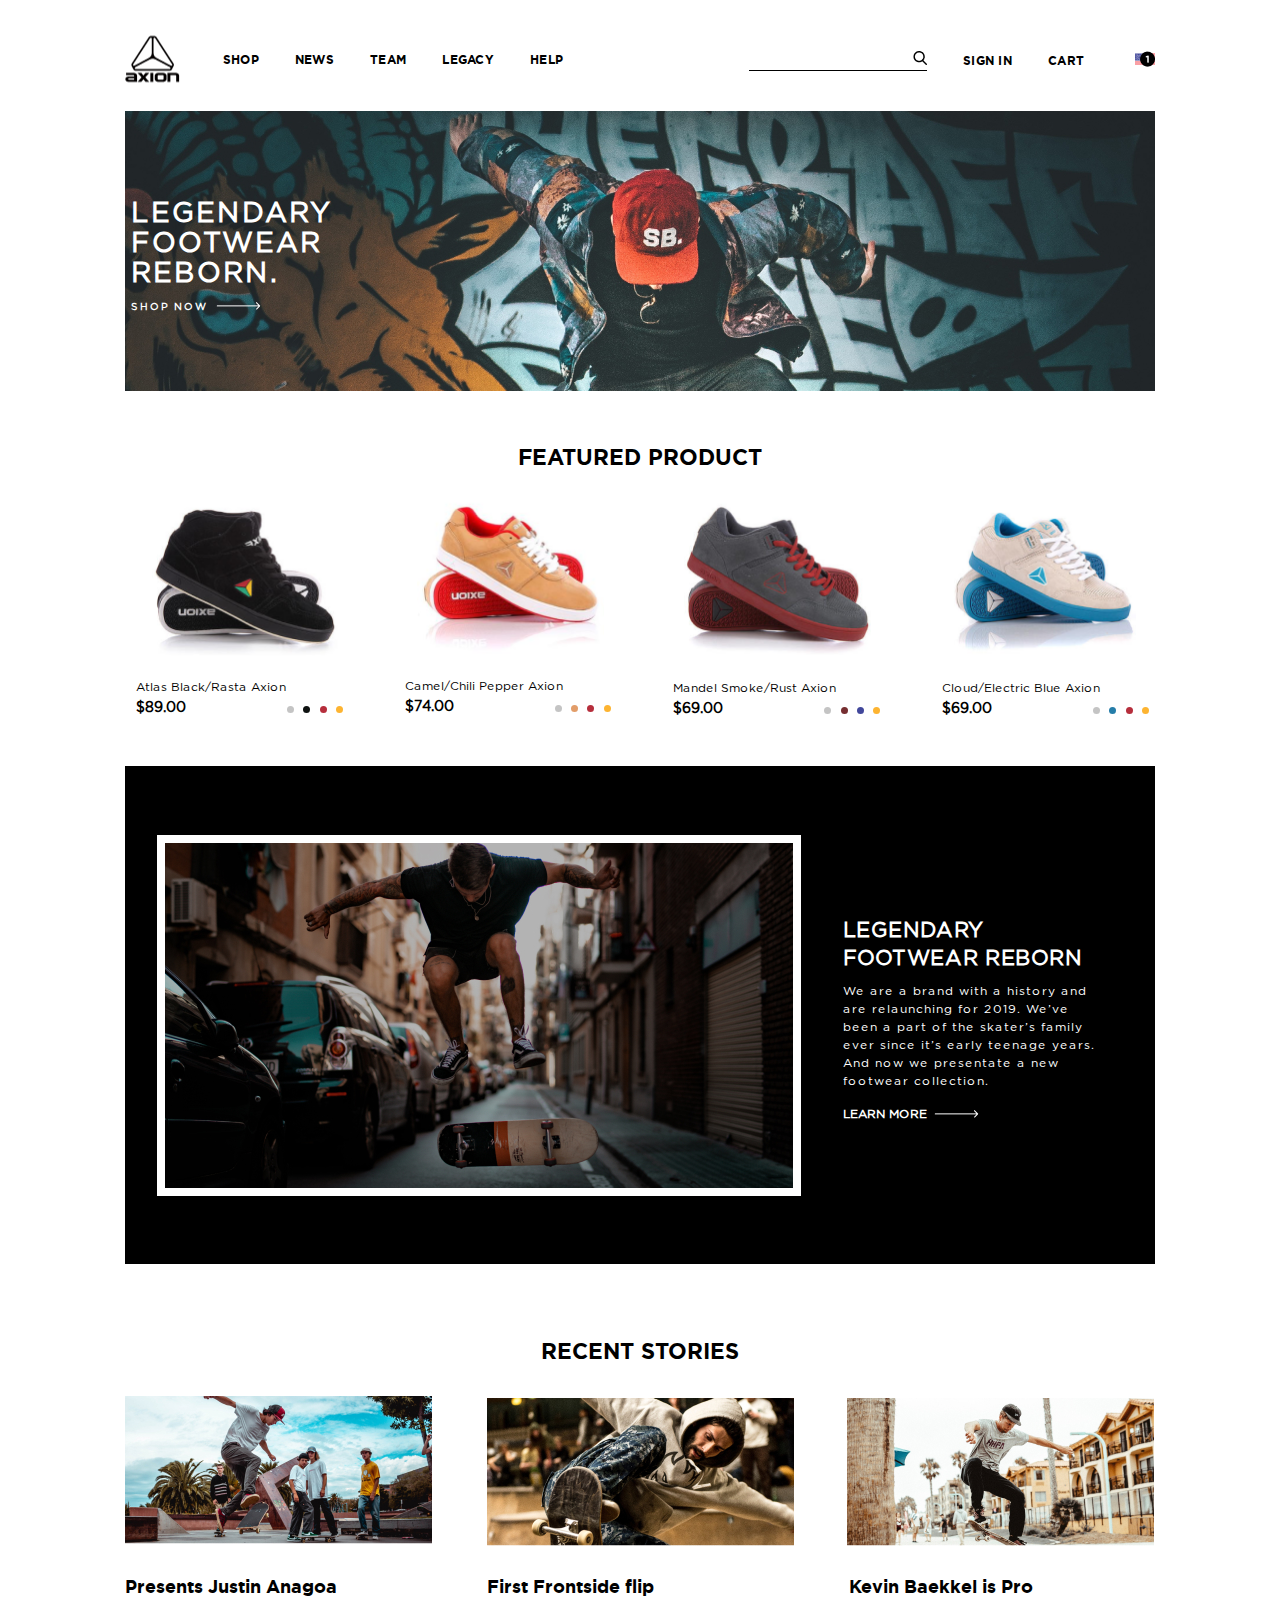
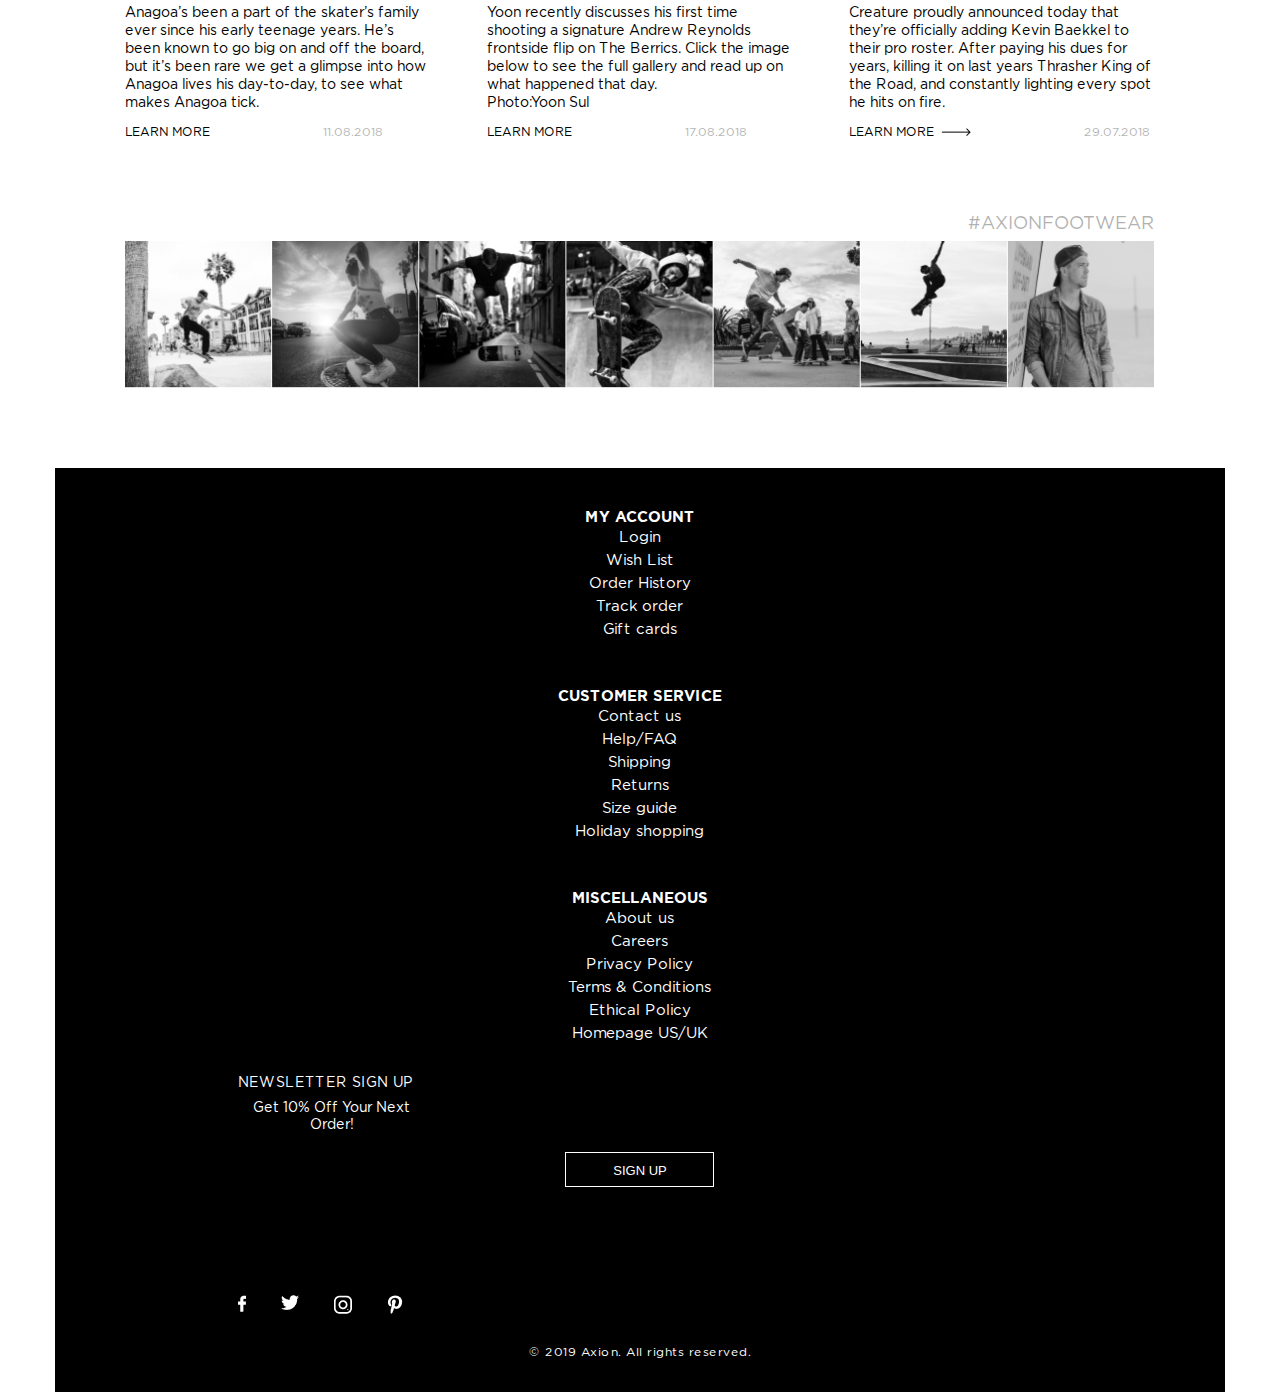
==== commit 3e5830a0: "10.03" ====
--- a/index.html
+++ b/index.html
@@ -44,8 +44,11 @@
 				    	</li>
 
 						<li class="menu__item"><a class="menu__link" href="#">sign in</a></li>
-						<li class="menu__item"><a class="menu__link" href="#">cart <img class="cart" src="images/cart.png" alt=""></a></li>
-						<li class="menu__item"><a class="menu__link" href="#"><img src="images/flagUS.png" alt=""></a></li>
+						<li class="menu__item"><a class="menu__link" href="#">cart</a><div class="cart"></div></li>
+						<li class="menu__item"><div class="flag"></div>
+
+							<!-- <a class="menu__link" href="#"><img src="images/flagUS.png" alt=""></a> -->
+						</li>
 		  	  		</ul>
 		  	  	</div>
 		  	</div>
@@ -186,8 +189,8 @@
 						<p>Anagoa’s been a part of the skater’s family ever since his early teenage years. He’s been known to go big on and off the board, but it’s been rare we get a glimpse into how Anagoa lives his day-to-day, to see what makes Anagoa tick.</p>
 						
 						<a href="learn-more" class="learn-more">
-							<p>Learn more<span class="arrow">
-								<img src="images/Arrow black.png" alt=""></span>
+							<p>Learn more<!-- <span class="arrow">
+								<img src="images/Arrow black.png" alt=""></span> -->
 								<span class="date">11.08.2018</span>
 							</p>
 						</a>
@@ -202,10 +205,10 @@
 						<h2>First Frontside flip</h2>
 						<p>Yoon recently discusses his first time shooting a signature Andrew Reynolds frontside flip on The Berrics. Click the image below to see the full gallery and read up on what happened that day.<br>Photo:Yoon Sul</p>
 						<a href="learn-more" class="learn-more">
-							<p>Learn more<span class="arrow">
-								<img src="images/Arrow black.png" alt="">
+							<p>Learn more<!-- <span class="arrow">
+								<img src="images/Arrow black.png" alt=""> -->
 								<span class="date">17.08.2018</span>
-								</p>
+							</p>
 						</a>
 					</div>
 				</div>
@@ -242,6 +245,7 @@
 					<div class="image5"></div>
 					<div class="image6"></div>
 					<div class="image7"></div>
+					<div class="image8"></div>
 
 				</div>
 			<span class="white-bg"></span>
@@ -283,8 +287,8 @@
 			</div>
 
 			<div class="footer-links" id="4column">
-				<p class="footer__newsletter">NEWSLETTER SIGN UP</p>
-				<a href="#">Get 10% Off Your Next Order!</a>
+				<div class="newsletter"><p>NEWSLETTER SIGN UP</p></div>
+				<div class="discount"><a href="#">Get 10% Off Your Next Order!</a></div>
 				
 				<button class="button">SIGN UP</button>
 				<div class="social-media">
--- a/style.css
+++ b/style.css
@@ -61,7 +61,7 @@
     height: 55px;
     align-items: center;
     justify-content: center;
-    padding-left:4px;
+    padding-left: 5px;
 }
 
 .menu-left-list {
@@ -123,6 +123,26 @@
     background-position: 5px 5px;
 }
 
+.cart {
+    background: url(images/cart.png);
+    background-repeat: no-repeat;
+    background-position: absolute;
+    width: 16px;
+    height: 16px;
+    position: absolute;
+    top: 51px;
+    right: 124px;
+}
+
+.flag {
+    background: url(images/flagUS.png);
+    background-repeat: no-repeat;
+    background-position: right 5px;
+    width: 20px;
+    height: 20px;
+    padding-right: 15px;
+}
+
 .main {
     display: flex;
     justify-content: center;
@@ -133,8 +153,6 @@
     margin: auto;
     max-width: 1030px;
     max-height: 280px;
-    width: 100%;
-    position: relative;
     margin-left: 70px;
     color: #fff;
     display: flex;
@@ -146,14 +164,16 @@
     width: 1030px;
     height: 280px;
     background: no-repeat 100% 100% url('images/top picture.jpg'); 
-}
+    margin-top: 15px;
+}
+
 .top-picture-text {
-    display: flex;
     flex-direction: column;
     color: #fff;
     position: absolute;
     left: 59px;
-    bottom: 61px;
+    top: 180px;
+    margin-left: 72px;
     text-transform: uppercase;
     font-weight: bold;
     letter-spacing: 2px;
@@ -187,9 +207,7 @@
 .products {
     display: flex;
     justify-content: space-between;
-    position: relative;
     width: 1030px;
-    height: 173px;
     padding-left: 51px;
 }
 
@@ -226,7 +244,7 @@
 }
 
 #product2 {
-margin-top: 27px;
+    margin-top: 27px;
 }
 
 #product3 {
@@ -351,9 +369,7 @@
 .wrapper-info {
     margin: auto;
     max-width: 1030px;
-    max-height: 494px;
     width: 100%;
-    position: relative;
     margin-left: 70px;
     background: #000;
     color: #fff;
@@ -363,13 +379,13 @@
 
 .info-image {
     min-width: 645px;
-    height: 369px;
+    height: 372px;
     background: no-repeat 100% 100% url('images/info image.jpg');
     margin: 5.6% 3%;
 }
 
 .info {
-    margin-top: 111px;
+    margin-top: 52px;
 }
 
 .info-text {
@@ -417,7 +433,7 @@
 }
 
 .arrow {
-  margin-left: 11px;
+    margin-left: 3px;
 }
  
 .recent-stories > h1 {
@@ -502,7 +518,7 @@
 }
 
 .learn-more p {
-    margin-top: 3px;
+    margin-top: 6px;
 }
 
 .date {
@@ -513,9 +529,7 @@
 }
 
 .gallery {
-    padding-top: 74px;
-    
-
+    margin-top: 78px;
 }
 
 .images {
@@ -640,10 +654,29 @@
     line-height: 17px;
 }
 
-.footer-links > p:last-child {
-   margin-bottom: 0;
-}
-
+.newsletter {
+    margin-bottom: 0;
+    margin-top: 57px;
+    font-size: 12px;
+}
+
+.newsletter > p {
+    margin-bottom: 0;
+
+}
+
+.discount {
+    text-decoration: none;
+    text-decoration: none;
+    font-size: 12px;
+    line-height: 18px;
+    margin-bottom: 8px;
+}
+
+.discount > a {
+    text-decoration: none;
+    color: #fff;
+}
 
 .button {
     width: 136px;
@@ -671,17 +704,21 @@
     text-align: center;
     max-width: 1170px;
     font-size: 12px;
-    padding-top: 2px;
+    padding-top: 6px;
     color: #fff;
-    margin-bottom: 0;
     padding-bottom: 33px;
 }
+
+
 
 @media  (max-width: 1170px) {
     .info {
     padding-bottom: 7px;
-}
-}
+    }
+
+}
+
+
 
 @media  (max-width: 1024px) {
 
@@ -699,7 +736,7 @@
 .logo {
     width: 85px;
     background-size: 61px 61px;
-    background-position: 7px -2px;
+    background-position: 70 -2px;
 }
 
 
@@ -712,6 +749,11 @@
 
 .menu-left {
     height: 57px;
+    display: flex;
+    padding-left: 0px;
+    align-items: center;
+    padding-left: 12px;
+    width: 447px;
 }
 
 .menu-left-list {
@@ -724,11 +766,15 @@
 
 .menu-right-list {
     padding-right: 0;
-    padding-left: 6px;
+    padding-left: 0;
     width: 463px;
     display: flex;
     justify-content: space-between;
     margin-top: 17px;
+}
+
+.menu-right {
+    padding-left: 45px;
 }
 
 .menu {
@@ -740,7 +786,7 @@
 
 .search {
     margin-left: 71px;
-    margin-right: 29px;
+    margin-right: 8px;
 }
 
 .search input {
@@ -748,23 +794,25 @@
 
 }
 
-/*.menu-right li:nth-child(2) {
-    padding-left: 8px;
-}*/
+.cart {
+    top: 47px;
+    right: 90px;
+}
 
 li:last-child {
     margin-left: 8px;
-    padding-right: 63px;
+    padding-right: 21px;
 }
 
 li {
     margin-left: 0;
 }
 
-/*.menu-right-list > li >li {
-    margin-left:  8px;
-}
-*/
+.flag {
+    
+    background-position: right 2px;
+}
+
 
 .main {
     max-width: 1024px;
@@ -781,14 +829,13 @@
 .top-image {
     background: no-repeat 49% url('images/top picture.jpg');
     width: 930px;
-    height: 252px;
-    background-size: 100%;
+    background-size: contain;
 }
 
 .top-picture-text {
-    left: 55px;
-    bottom: 54px;
+    left: 31px;
     letter-spacing: 1.5px;
+    top: 175px;
 }
 
 .top-picture-text > p {
@@ -920,15 +967,12 @@
 
 
 .info {
-    margin-top: 157px;
     padding-bottom: 0px;
+    margin-top: 80px;
 }
 
 .wrapper-info {
     max-width: 930px;
-    max-height: 442px;
-    width: 100%;
-    position: relative;
     margin-left: 46px;
 }
 
@@ -949,6 +993,7 @@
 
 .info-text h1 {
     margin-bottom: 6px;
+    padding-top: 10px;
 }
 
 .info-text h2 {
@@ -1138,12 +1183,21 @@
 
 .wrapper-footer {
     max-width: 1024px;
+    display: flex;
 }
 
 .footer {
-    max-width: 950px;
+    min-height: max-content;
     width: 78%;
     margin-left: 12.5%;
+    display: flex;
+}
+
+.footer-links {
+    width: 100%;
+    //display: flex;
+    flex-direction: column;
+    margin-bottom: 7px;
 }
 
 .footer-links > p:first-child {
@@ -1153,6 +1207,8 @@
 .copyright {
 
     padding-top: 6px;
+}
+
 }
 
 @media  (max-width: 768px) {
@@ -1184,7 +1240,7 @@
     width: 156px;
     height: 33px;
     margin-top: 10px;
-    margin-left: 40px;
+    margin-left: 32px;
 }
 
 .menu-left-list, .menu-right-list {
@@ -1208,7 +1264,7 @@
 
 .hamburger {
     position: absolute;
-    top: 21px;
+    top: 23px;
     right: 3rem;
     width: 52px;
     height: 60px;
@@ -1240,6 +1296,7 @@
     background-size: 200%;
     height: 415px;
     background-position: -127px 0;
+    margin-top: 0;
 }
 
 .wrapper-top-picture {
@@ -1255,6 +1312,7 @@
 .top-picture-text {
     left: 45px;
     bottom: 63px;
+    margin-left: 0;
 }
 
 .top-picture-text h1 {
@@ -1262,11 +1320,17 @@
     text-transform: uppercase;
     line-height: 48px;
     margin-bottom: 44px;
+    margin-top: 56px;
 }
 
 .top-picture-text > p {
     font-size: 17px;
     line-height: 23px;
+}
+
+.top-picture-text .arrow {
+    margin-left: 8px;
+
 }
 
 .featured-product > h1 {
@@ -1274,6 +1338,8 @@
     padding-top: 38px;
     margin-right: 14px;
 }
+
+
 
 .products {
     display: flex;
@@ -1466,7 +1532,10 @@
 
 .recent-stories {
     background: #000;
-    height: 780px;
+    padding-bottom: 118px;
+    margin-bottom: 0;
+
+   //height: 780px;
 
 }
 
@@ -1486,7 +1555,7 @@
 }
 
 .story-container {
-    width: 312px;
+    width: 317px;
     padding-top: 25px;
 }
 
@@ -1505,8 +1574,8 @@
     width: 308px;
 }
 
-.story1 h2 {
-    padding-top: 7px;
+.story1 > h2 {
+    padding-top: 9px;
 }
 
 
@@ -1517,9 +1586,19 @@
     line-height: 18px;
     padding-top: 14px;
     margin-bottom: 0;
-    margin-top: 0;
+    margin-top: 2px;
     width: 304px;
-}
+    padding-top: 7px;
+}
+
+.story-container > p {
+    font-size: 20px;
+    width: 99%;
+    line-height: 25px;
+    margin-bottom: 14px;
+    margin-top: 13px;
+}
+
 .story-container > .arrow {
     margin-top: 5px;
     width: 47px;
@@ -1542,11 +1621,7 @@
 
 .story2 .story-container {
     margin-left: 0px;
-
-}
-
-.story2 h2 {
-/*margin-top: 18px;*/
+   
 }
 
 .story3  {
@@ -1567,29 +1642,28 @@
     word-spacing: 3px;
 }
 
-.story-container > p {
-    font-size: 20px;
-    width: 100%;
-    line-height: 25px;
-    margin-bottom: 14px;
-    margin-top: 7px;
-}
 
 .learn-more {
     font-size: 20px;
     color: #000;
     font-family: "Gotham Pro bold";
-    padding-top: 25px;
+    padding-top: 23px;
     background: #000;
     color: #fff;
     background: no-repeat url(images/Arrow.png);
     background-position: 158px 32px;
-    width: 100%;
+    width: 331px;
+    margin-right: 5px;
+    padding-bottom: 3px;
+}
+
+.learn-more p {
+    margin-top: 3px;
 }
 
 .date {
-    font-size: 15px;
-    padding-left: 39px;
+    font-size: 14px;
+    padding-left: 111px;
     opacity: 0.9;
 }
 
@@ -1606,51 +1680,152 @@
     font-family: "Gotham Pro bold";
     color: #fff;
     opacity: 1;
-    padding-right: 40px;
+    padding-right: 43px;
 }
 
 .gallery {
     background: linear-gradient(182.5deg, #000 50%, transparent 50%);
-    padding-top: 0;
-    padding-bottom: 41px;
-    height: 304px;
+    padding-bottom: 173px;
+    margin-top: 0;
 }
 
 .images {
-    display: grid;
-    grid-auto-flow: column;
-    grid-auto-columns: 90%;
-    padding: 2em 1em;
+
+    display: flex;
+    flex-wrap: wrap;
+    flex-direction: row;
+    align-items: center;
+    justify-content: center;
     width: 100%;
-    height: 400px;
-    padding: 0;
     margin: 0;
-    background-image: url(images/gallery1.jpg),
-    url(images/gallery2.jpg),
-    url(images/gallery3.jpg),
-    url(images/gallery4.jpg);
-    background-repeat: no-repeat, no-repeat, no-repeat, no-repeat;
-}
-
-/*.images1 {
+    padding-top: 13px;
+}
+
+.image1 {
     display: flex;
     background: no-repeat url(images/gallery1.jpg);
-    background: no-repeat url(images/gallery2.jpg); 
-    background: no-repeat url(images/gallery3.jpg); 
-    background: no-repeat url(images/gallery4.jpg); 
-    
-    background-size: 100%;
-    
     height: 170px;
     width: 170px;
-}
-.images2 {
-    display: flex;
+    background-size: contain;
+ }
+
+.image2 {
+    background: no-repeat url(images/gallery2.jpg); 
+    height: 170px;
+    width: 170px;
+    background-size: contain;
+}
+
+.image3 {
+    background: no-repeat url(images/gallery3.jpg); 
+    height: 170px;
+    width: 170px;
+    background-size: contain;
+}
+
+.image4 {
+    background: no-repeat url(images/gallery4.jpg); 
+    height: 170px;
+    width: 170px;
+    background-size: contain;
+}
+
+.image5 {
     background: no-repeat url(images/gallery5.jpg); 
+    height: 170px;
+    width: 170px;
+    background-size: contain;
+}
+
+.image6 {
     background: no-repeat url(images/gallery6.jpg);
+    height: 170px;
+    width: 170px;
+    background-size: contain;
+}
+
+.image7 {
     background: no-repeat url(images/gallery7.jpg);
+    height: 170px;
+    width: 170px;
+    background-size: contain;
+}
+
+.image8 {
     background: no-repeat url(images/gallery1.jpg);
-}*/
+    height: 170px;
+    width: 170px;
+    background-size: contain;
+}
+
+.wrapper-footer {
+    margin-top: 159px;
+}
+
+.footer {
+    width: 90%;
+    margin-left: 6.5%;
+    display: flex;
+    justify-content: center;
+}
+
+.footer-links > p:first-child {
+    margin-top: 57px;
+    font-size: 12px;
+    font-family: "Gotham Pro bold";
+    margin-bottom: 0;
+    width: 100%;
+}
+
+.footer-links {
+    margin-bottom: 0;
+    width: 173px;
+    /*width: 130px;
+    padding-right: 13px;*/
+}
+.footer-links > a {
+    line-height: 19px;
+}
+
+/*???*/
+.footer > div > div > div {
+    margin-left: 20px;
+}
+
+.newsletter {
+    margin-top: 45px;
+}
+
+.newsletter p {
+    font-family: "Gotham Pro bold";
+}
+
+.discount {
+    font-size: 12px;
+    line-height: 14px;
+    margin-bottom: 0;
+    word-spacing: 6px;
+    width: 163px;
+}
+
+.button {
+    width: 144px;
+    height: 25px;
+    margin-top: 6px;
+}
+
+.social-media {
+    display: flex;
+    column-gap: 20px;
+    padding-top: 28px;
+    padding-left: 0px;
+    margin-bottom: 39px;
+}
+
+.copyright {
+    padding-top: 32px;
+    }
+
 }
 
 
@@ -1684,7 +1859,7 @@
     background: url(images/Axion-logo-1.png) no-repeat;
     width: 104px;
     height: 24px;
-    margin-left: 44px;
+    margin-left: 37px;
     margin-top: 14px;
     background-size: contain;
 }
@@ -1692,7 +1867,7 @@
 .hamburger {
     right: 3rem;
     width: 37px;
-    height: 20px;
+    height: 15px;
 }
 
 .hamburger > div {
@@ -1731,7 +1906,7 @@
 .top-picture-text {
     left: 45px;
     width: 206px;
-    height: 67px;
+   // height: 67px;
 }
 
 .top-picture-text h1 {
@@ -1835,15 +2010,19 @@
 
 .wrapper-info {
     max-width: 375px;
-    min-height: 443px;
+    //min-height: 443px;
     padding-bottom: 0;
+}
+
+.info {
+    height: 444px;
 }
 
 .info-image {
     order: 2;
-    min-width: 284px;
-    min-height: 162px;
-    margin-top: 18px;
+    min-width: 283px;
+    //min-height: 100%;
+    margin-top: 0px;
     margin-left: 1%;
     margin-right: 1%;
     background-size: contain;
@@ -1879,7 +2058,7 @@
 }
 
 .recent-stories {
-    height: 516px;
+    min-height: 395px;
 }
 
 .recent-stories > h1 {
@@ -1899,6 +2078,12 @@
     margin-left: 7px;
 }
 
+.story1 h2 {
+    padding-top: 9px;
+    font-size: 20px;
+    padding-left: 3px;
+}
+
 .story2 {
     display: none;
 }
@@ -1910,7 +2095,7 @@
 
 .story1 h2 {
     padding-top: 9px;
-    font-size: 18px;
+    font-size: 20px;
     padding-left: 5px;
 }
 
@@ -1918,7 +2103,7 @@
     font-size: 14px;
     width: 279px;
     line-height: 18px;
-    margin-bottom: 14px;
+    margin-bottom: 18px;
     margin-top: 10px;
     padding-left: 5px;
 }
@@ -1937,8 +2122,7 @@
 
 .date {
     font-size: 15px;
-    padding-left: 76px;
-    opacity: 0.8;
+    padding-left: 114px;
 }
 
 .gallery {
@@ -1967,7 +2151,7 @@
     align-items: center;
     justify-content: center;
     margin-left: 49px;
-    margin-top: 8px;
+    margin-top: 0;
     width: 280px;
 }
 
@@ -2015,20 +2199,30 @@
     background-size: contain;
 }
 
+.image7 {
+    display: none;
+}
+
+.image8 {
+    display: none;
+}
+
+}
  
 .wrapper-footer {
-    height: 900px;
-    display: flex;
+    display: flex;
+    flex-direction: column;
     justify-content: center;
     align-items: center;
+    margin-top: 3px;
 }
 
 .footer {
     margin-left: 0;
     margin-top: 0;
-    margin-bottom: 87px;
+    //margin-bottom: 87px;
     flex-direction: column;
-    position: relative;
+    align-items: center;
 
 }
 
@@ -2058,7 +2252,7 @@
 }
 
 .footer-links > p:first-child {
-    margin-top: 39px;
+    margin-top: 40px;
     font-size: 15px;
     margin-bottom: 0;
 }
@@ -2072,29 +2266,148 @@
     line-height: 20px;
 }
 
+.newsletter {
+    margin-bottom: 0;
+    margin-top: 12px;
+    font-size: 14px;
+    letter-spacing: 0.4px;
+}
+
+.discount {
+    font-size: 14px;
+    line-height: 15px;
+    margin-top: 10px;
+    margin-bottom: 18px;
+    //word-spacing: 0px; 
+    width: 188px;
+    text-align: center;
+}
+
 .button {
     width: 149px;
-    height: 33px;
-    font-size: 10px;
+    height: 35px;
     color: #fff;
-    padding-top: 6px;
+    padding-top: 3px;
     background: #000;
     border: 1.5px solid #fff;
     margin-top: 11px;
     margin: auto;
+    font-size: 13px;
 }
 
 .social-media {
     display: flex;
-    column-gap: 33px;
-    padding-top: 34px;
+    column-gap: 35px;
+    padding-top: 108px;
     padding-left: 0px;
-    margin-bottom: 39px;
-    margin: auto;
-}
-
-
-}
+    margin-bottom: 22px;
+
+}
+
+.copyright {
+    padding-top: 0;
+    letter-spacing: 0.5px;
+    }
+
+}
+
 @media  (max-width: 320px) {
 
-}
+.logo2 {
+    margin-left: 8px;
+}
+
+.hamburger {
+    right: 19px;
+    width: 46px;
+    height: 14px;
+}
+
+.hamburger > div {
+    width: 42px;
+}
+
+.top-image {
+    background-position: -90px 0;
+}
+
+.top-picture-text {
+    left: 19px;
+    bottom: 0;
+}
+
+.product1-img {
+    margin-left: 43px;
+}
+
+.product-container {
+    font-size: 15px;
+    line-height: 15px;
+    padding-left: 12px;
+    margin-left: 0;
+    padding-top: 0;
+}
+#product1 {
+    padding-left: 0px;
+}
+
+.price-color {
+    font-size: 18px;
+    padding-left: 0px;
+}
+
+.recent-stories {
+    padding-bottom: 91px;
+}
+
+.stories {
+    margin-left: 15px;
+}
+
+.hashtag {
+    font-size: 25px;
+    padding-right: 27px;
+}
+
+.gallery {
+    padding-bottom: 6px;
+}
+
+.images {
+    margin-left: 20px;
+}
+
+.wrapper-footer {
+    margin-top: 0;
+}
+
+.footer-links > p:first-child {
+    margin-top: 35px;
+}
+.footer-links {
+    margin-bottom: 5px
+}
+
+.newsletter {
+    margin-top: 10px;
+}
+
+.discount {
+    font-size: 14px;
+    margin-top: 8px;
+    margin-bottom: 18px;
+    word-spacing: 0;
+    letter-spacing: 0;
+    width: 190px;
+    text-align: center;
+    }
+
+.social-media {
+    display: flex;
+    column-gap: 35px;
+    margin-top: 80px;
+    padding-left: 2px;
+    margin-bottom: 21px;
+    padding-top: 28px;
+    }
+}
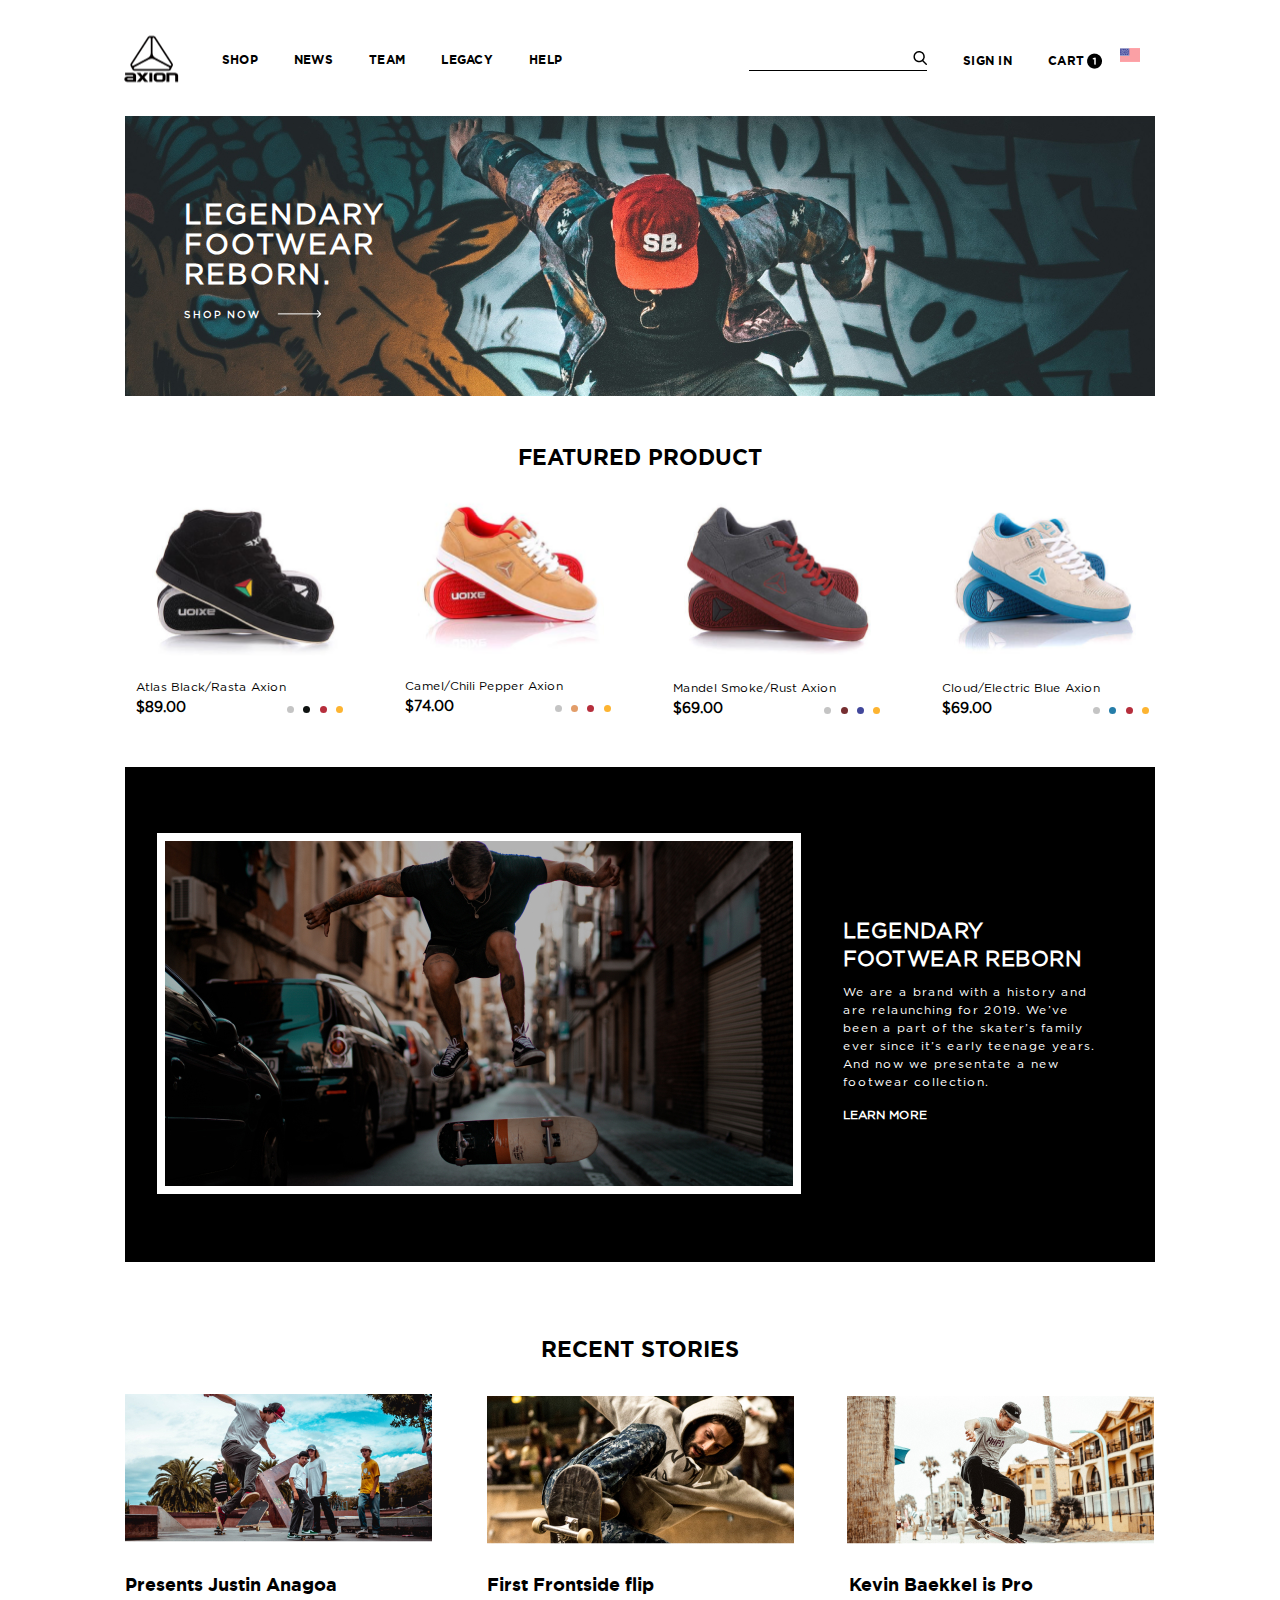
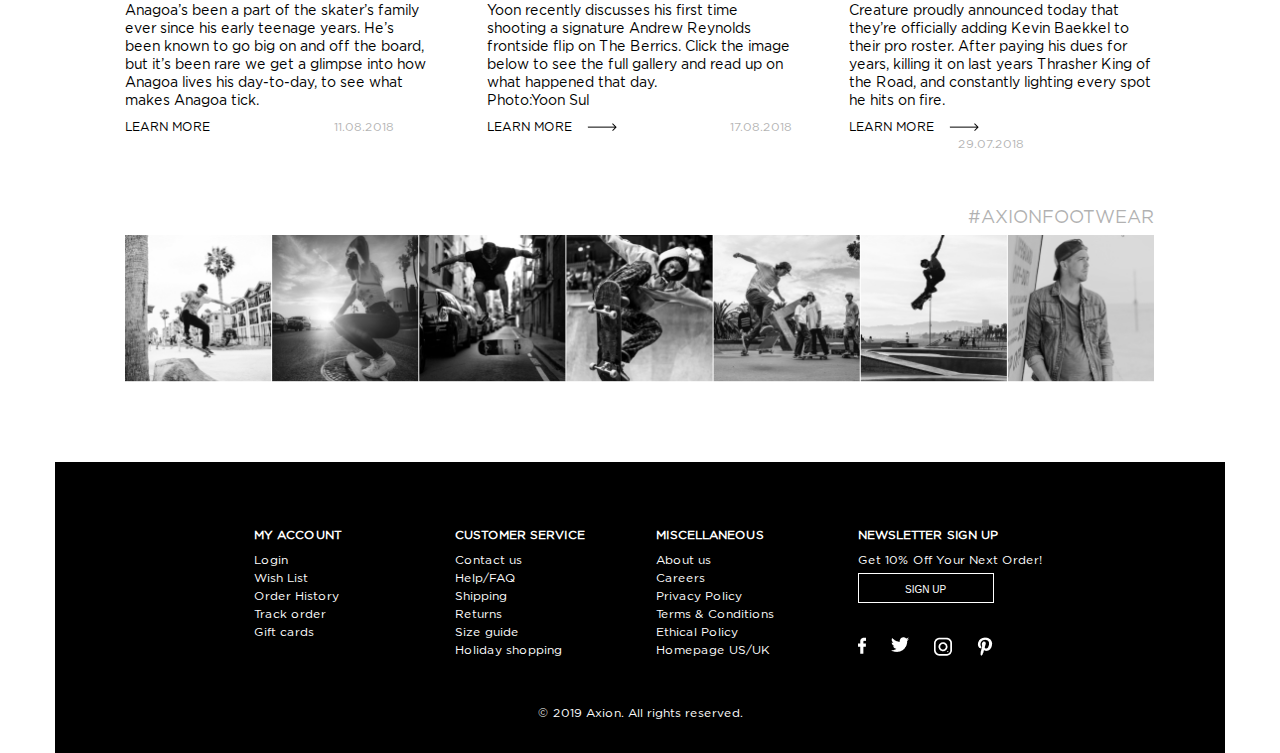
==== commit 06137ce0: "10.03" ====
--- a/index.html
+++ b/index.html
@@ -44,11 +44,8 @@
 				    	</li>
 
 						<li class="menu__item"><a class="menu__link" href="#">sign in</a></li>
-						<li class="menu__item"><a class="menu__link" href="#">cart</a><div class="cart"></div></li>
-						<li class="menu__item"><div class="flag"></div>
-
-							<!-- <a class="menu__link" href="#"><img src="images/flagUS.png" alt=""></a> -->
-						</li>
+						<li class="menu__item"><a class="menu__link" href="#">cart <img class="cart" src="images/cart.png" alt=""></a></li>
+						<li class="menu__item"><a class="menu__link" href="#"><img src="images/flagUS.png" alt=""></a></li>
 		  	  		</ul>
 		  	  	</div>
 		  	</div>
@@ -169,7 +166,7 @@
 					</h2>
 					<p>Learn more
 						<span class="arrow">
-							<img src="images/Arrow.png" alt="">
+							<!-- <img src="images/Arrow.png" alt=""> -->
 						</span>
 					</p>
 				</div>
@@ -189,8 +186,11 @@
 						<p>Anagoa’s been a part of the skater’s family ever since his early teenage years. He’s been known to go big on and off the board, but it’s been rare we get a glimpse into how Anagoa lives his day-to-day, to see what makes Anagoa tick.</p>
 						
 						<a href="learn-more" class="learn-more">
-							<p>Learn more<!-- <span class="arrow">
-								<img src="images/Arrow black.png" alt=""></span> -->
+							<p>Learn more<span class="arrow">
+								
+								<!-- <img src="images/Arrow black.png" alt=""> -->
+									
+								</span>
 								<span class="date">11.08.2018</span>
 							</p>
 						</a>
@@ -205,10 +205,10 @@
 						<h2>First Frontside flip</h2>
 						<p>Yoon recently discusses his first time shooting a signature Andrew Reynolds frontside flip on The Berrics. Click the image below to see the full gallery and read up on what happened that day.<br>Photo:Yoon Sul</p>
 						<a href="learn-more" class="learn-more">
-							<p>Learn more<!-- <span class="arrow">
-								<img src="images/Arrow black.png" alt=""> -->
+							<p>Learn more<span class="arrow">
+								<img src="images/Arrow black.png" alt="">
 								<span class="date">17.08.2018</span>
-							</p>
+								</p>
 						</a>
 					</div>
 				</div>
@@ -287,8 +287,8 @@
 			</div>
 
 			<div class="footer-links" id="4column">
-				<div class="newsletter"><p>NEWSLETTER SIGN UP</p></div>
-				<div class="discount"><a href="#">Get 10% Off Your Next Order!</a></div>
+				<p class="footer__newsletter">NEWSLETTER SIGN UP</p>
+				<a href="#">Get 10% Off Your Next Order!</a>
 				
 				<button class="button">SIGN UP</button>
 				<div class="social-media">
--- a/style.css
+++ b/style.css
@@ -14,7 +14,6 @@
 .wrapper {
     margin: auto;
     max-width: 1170px;
-    overflow: hidden;
 }
 
 .logo {
@@ -61,7 +60,7 @@
     height: 55px;
     align-items: center;
     justify-content: center;
-    padding-left: 5px;
+    padding-left:4px;
 }
 
 .menu-left-list {
@@ -75,6 +74,7 @@
     height: 55px;
     align-items: center;
     justify-content: center;
+    position: relative;
 }
 
 .menu-right-list {
@@ -118,30 +118,16 @@
     background-position: right;
 }
 
+.cart {
+    position: absolute;
+    top: 22px;
+    right: 73px;
+}
 
 .container {
     background-position: 5px 5px;
 }
 
-.cart {
-    background: url(images/cart.png);
-    background-repeat: no-repeat;
-    background-position: absolute;
-    width: 16px;
-    height: 16px;
-    position: absolute;
-    top: 51px;
-    right: 124px;
-}
-
-.flag {
-    background: url(images/flagUS.png);
-    background-repeat: no-repeat;
-    background-position: right 5px;
-    width: 20px;
-    height: 20px;
-    padding-right: 15px;
-}
 
 .main {
     display: flex;
@@ -153,6 +139,8 @@
     margin: auto;
     max-width: 1030px;
     max-height: 280px;
+    width: 100%;
+    position: relative;
     margin-left: 70px;
     color: #fff;
     display: flex;
@@ -164,16 +152,14 @@
     width: 1030px;
     height: 280px;
     background: no-repeat 100% 100% url('images/top picture.jpg'); 
-    margin-top: 15px;
-}
-
+}
 .top-picture-text {
+    display: flex;
     flex-direction: column;
     color: #fff;
     position: absolute;
     left: 59px;
-    top: 180px;
-    margin-left: 72px;
+    bottom: 61px;
     text-transform: uppercase;
     font-weight: bold;
     letter-spacing: 2px;
@@ -207,7 +193,9 @@
 .products {
     display: flex;
     justify-content: space-between;
+    position: relative;
     width: 1030px;
+    height: 173px;
     padding-left: 51px;
 }
 
@@ -244,7 +232,7 @@
 }
 
 #product2 {
-    margin-top: 27px;
+margin-top: 27px;
 }
 
 #product3 {
@@ -369,7 +357,9 @@
 .wrapper-info {
     margin: auto;
     max-width: 1030px;
+    max-height: 494px;
     width: 100%;
+    position: relative;
     margin-left: 70px;
     background: #000;
     color: #fff;
@@ -379,13 +369,13 @@
 
 .info-image {
     min-width: 645px;
-    height: 372px;
+    height: 369px;
     background: no-repeat 100% 100% url('images/info image.jpg');
     margin: 5.6% 3%;
 }
 
 .info {
-    margin-top: 52px;
+    margin-top: 111px;
 }
 
 .info-text {
@@ -433,7 +423,7 @@
 }
 
 .arrow {
-    margin-left: 3px;
+  margin-left: 11px;
 }
  
 .recent-stories > h1 {
@@ -518,7 +508,7 @@
 }
 
 .learn-more p {
-    margin-top: 6px;
+    margin-top: 3px;
 }
 
 .date {
@@ -529,7 +519,9 @@
 }
 
 .gallery {
-    margin-top: 78px;
+    padding-top: 74px;
+    
+
 }
 
 .images {
@@ -647,6 +639,7 @@
     margin-top: 68px;
     margin-bottom: 10px;
     font-size: 12px;
+    font-weight: 800;
     letter-spacing: 0.1px;
 }
 
@@ -654,29 +647,10 @@
     line-height: 17px;
 }
 
-.newsletter {
-    margin-bottom: 0;
-    margin-top: 57px;
-    font-size: 12px;
-}
-
-.newsletter > p {
-    margin-bottom: 0;
-
-}
-
-.discount {
-    text-decoration: none;
-    text-decoration: none;
-    font-size: 12px;
-    line-height: 18px;
-    margin-bottom: 8px;
-}
-
-.discount > a {
-    text-decoration: none;
-    color: #fff;
-}
+.footer-links > p:last-child {
+   margin-bottom: 0;
+}
+
 
 .button {
     width: 136px;
@@ -704,21 +678,17 @@
     text-align: center;
     max-width: 1170px;
     font-size: 12px;
-    padding-top: 6px;
+    padding-top: 2px;
     color: #fff;
+    margin-bottom: 0;
     padding-bottom: 33px;
 }
-
-
 
 @media  (max-width: 1170px) {
     .info {
     padding-bottom: 7px;
-    }
-
-}
-
-
+}
+}
 
 @media  (max-width: 1024px) {
 
@@ -729,14 +699,14 @@
 }
 
 .header {
-    margin: 0 auto;
+    margin: 2px auto;
     max-width: 1024px;
 }
 
 .logo {
     width: 85px;
     background-size: 61px 61px;
-    background-position: 70 -2px;
+    background-position: 7px -2px;
 }
 
 
@@ -749,44 +719,33 @@
 
 .menu-left {
     height: 57px;
-    display: flex;
-    padding-left: 0px;
-    align-items: center;
-    padding-left: 12px;
-    width: 447px;
 }
 
 .menu-left-list {
-    padding-left: 0px;
     width: 399px;
     display: flex;
     justify-content: space-between;
-    //margin-right: 120px;
 }
 
 .menu-right-list {
     padding-right: 0;
-    padding-left: 0;
+    padding-left: 6px;
     width: 463px;
     display: flex;
     justify-content: space-between;
     margin-top: 17px;
 }
 
-.menu-right {
-    padding-left: 45px;
-}
-
 .menu {
     max-width: 930px;
-    margin-top: 11px;
+    margin-top: 14px;
     display: flex;
     justify-content: space-between;
 }
 
 .search {
-    margin-left: 71px;
-    margin-right: 8px;
+    margin-left: 67px;
+    margin-right: 29px;
 }
 
 .search input {
@@ -794,25 +753,23 @@
 
 }
 
-.cart {
-    top: 47px;
-    right: 90px;
-}
+/*.menu-right li:nth-child(2) {
+    padding-left: 8px;
+}*/
 
 li:last-child {
-    margin-left: 8px;
-    padding-right: 21px;
+    margin-left: 27px;
+    padding-right: 29px;
 }
 
 li {
     margin-left: 0;
 }
 
-.flag {
-    
-    background-position: right 2px;
-}
-
+/*.menu-right-list > li >li {
+    margin-left:  8px;
+}
+*/
 
 .main {
     max-width: 1024px;
@@ -829,13 +786,14 @@
 .top-image {
     background: no-repeat 49% url('images/top picture.jpg');
     width: 930px;
-    background-size: contain;
+    height: 252px;
+    background-size: 100%;
 }
 
 .top-picture-text {
-    left: 31px;
+    left: 55px;
+    bottom: 54px;
     letter-spacing: 1.5px;
-    top: 175px;
 }
 
 .top-picture-text > p {
@@ -932,8 +890,6 @@
 }
 
 .products {
-    /*grid-template-columns: 163px 1fr 1fr 1fr 1fr;
-    grid-gap: 68px;*/
     display: flex;
     width: 930px;
     justify-content: space-between;
@@ -967,12 +923,15 @@
 
 
 .info {
+    margin-top: 157px;
     padding-bottom: 0px;
-    margin-top: 80px;
 }
 
 .wrapper-info {
     max-width: 930px;
+    max-height: 442px;
+    width: 100%;
+    position: relative;
     margin-left: 46px;
 }
 
@@ -993,7 +952,6 @@
 
 .info-text h1 {
     margin-bottom: 6px;
-    padding-top: 10px;
 }
 
 .info-text h2 {
@@ -1011,6 +969,10 @@
     line-height: 16px;
 }
 
+.info-text .arrow {
+    margin-left: 12px;
+}
+
 .recent-stories {
     height: 100%;
     margin-bottom: 88px;
@@ -1183,22 +1145,14 @@
 
 .wrapper-footer {
     max-width: 1024px;
-    display: flex;
 }
 
 .footer {
-    min-height: max-content;
+    max-width: 950px;
     width: 78%;
     margin-left: 12.5%;
-    display: flex;
-}
-
-.footer-links {
-    width: 100%;
-    //display: flex;
-    flex-direction: column;
-    margin-bottom: 7px;
-}
+}
+
 
 .footer-links > p:first-child {
     margin-top: 66px;
@@ -1207,8 +1161,6 @@
 .copyright {
 
     padding-top: 6px;
-}
-
 }
 
 @media  (max-width: 768px) {
@@ -1240,7 +1192,7 @@
     width: 156px;
     height: 33px;
     margin-top: 10px;
-    margin-left: 32px;
+    margin-left: 40px;
 }
 
 .menu-left-list, .menu-right-list {
@@ -1264,7 +1216,7 @@
 
 .hamburger {
     position: absolute;
-    top: 23px;
+    top: 21px;
     right: 3rem;
     width: 52px;
     height: 60px;
@@ -1295,8 +1247,7 @@
 .top-image {
     background-size: 200%;
     height: 415px;
-    background-position: -127px 0;
-    margin-top: 0;
+    background-position: -131px 0;
 }
 
 .wrapper-top-picture {
@@ -1312,7 +1263,6 @@
 .top-picture-text {
     left: 45px;
     bottom: 63px;
-    margin-left: 0;
 }
 
 .top-picture-text h1 {
@@ -1320,17 +1270,11 @@
     text-transform: uppercase;
     line-height: 48px;
     margin-bottom: 44px;
-    margin-top: 56px;
 }
 
 .top-picture-text > p {
     font-size: 17px;
     line-height: 23px;
-}
-
-.top-picture-text .arrow {
-    margin-left: 8px;
-
 }
 
 .featured-product > h1 {
@@ -1339,14 +1283,12 @@
     margin-right: 14px;
 }
 
-
-
 .products {
     display: flex;
-    max-width: 768px;
+    max-width: 100%;
     justify-content: space-between;
     height: 100%;
-    margin-bottom: 29px;
+    padding-bottom: 25px;
 }
 
 .product-container {
@@ -1532,11 +1474,8 @@
 
 .recent-stories {
     background: #000;
-    padding-bottom: 118px;
+    padding-bottom: 40px;
     margin-bottom: 0;
-
-   //height: 780px;
-
 }
 
 .recent-stories > h1 {
@@ -1555,9 +1494,11 @@
 }
 
 .story-container {
-    width: 317px;
+    /*width: 312px;*/
     padding-top: 25px;
 }
+
+
 
 .story1 {
     width: 312px;
@@ -1574,8 +1515,8 @@
     width: 308px;
 }
 
-.story1 > h2 {
-    padding-top: 9px;
+.story1 h2 {
+    padding-top: 7px;
 }
 
 
@@ -1586,19 +1527,9 @@
     line-height: 18px;
     padding-top: 14px;
     margin-bottom: 0;
-    margin-top: 2px;
+    margin-top: 0;
     width: 304px;
-    padding-top: 7px;
-}
-
-.story-container > p {
-    font-size: 20px;
-    width: 99%;
-    line-height: 25px;
-    margin-bottom: 14px;
-    margin-top: 13px;
-}
-
+}
 .story-container > .arrow {
     margin-top: 5px;
     width: 47px;
@@ -1621,7 +1552,11 @@
 
 .story2 .story-container {
     margin-left: 0px;
-   
+
+}
+
+.story2 h2 {
+/*margin-top: 18px;*/
 }
 
 .story3  {
@@ -1642,28 +1577,29 @@
     word-spacing: 3px;
 }
 
+.story-container > p {
+    font-size: 20px;
+    width: 100%;
+    line-height: 25px;
+    margin-bottom: 14px;
+    margin-top: 7px;
+}
 
 .learn-more {
     font-size: 20px;
     color: #000;
     font-family: "Gotham Pro bold";
-    padding-top: 23px;
+    padding-top: 25px;
     background: #000;
     color: #fff;
     background: no-repeat url(images/Arrow.png);
     background-position: 158px 32px;
-    width: 331px;
-    margin-right: 5px;
-    padding-bottom: 3px;
-}
-
-.learn-more p {
-    margin-top: 3px;
+    width: 100%;
 }
 
 .date {
-    font-size: 14px;
-    padding-left: 111px;
+    font-size: 15px;
+    padding-left: 39px;
     opacity: 0.9;
 }
 
@@ -1680,25 +1616,25 @@
     font-family: "Gotham Pro bold";
     color: #fff;
     opacity: 1;
-    padding-right: 43px;
+    padding-right: 42px;
+    padding-top: 85px;
 }
 
 .gallery {
     background: linear-gradient(182.5deg, #000 50%, transparent 50%);
-    padding-bottom: 173px;
-    margin-top: 0;
+    padding-top: 0;
+    padding-bottom: 213px;
+    height: 304px;
 }
 
 .images {
-
-    display: flex;
+    display: flex;
+    justify-content: center;
+    align-items: center;
+    width: 100%;
     flex-wrap: wrap;
-    flex-direction: row;
-    align-items: center;
-    justify-content: center;
-    width: 100%;
+    padding-top: 9px;
     margin: 0;
-    padding-top: 13px;
 }
 
 .image1 {
@@ -1758,78 +1694,30 @@
     background-size: contain;
 }
 
+.white-bg {
+    background: linear-gradient(183.5deg, #fff 50%, transparent 50%);
+    height: 50px;
+    width: 375px;
+}
+
 .wrapper-footer {
-    margin-top: 159px;
+    width: 100%;
+    margin-top: 75px;
 }
 
 .footer {
-    width: 90%;
-    margin-left: 6.5%;
-    display: flex;
-    justify-content: center;
-}
-
-.footer-links > p:first-child {
-    margin-top: 57px;
-    font-size: 12px;
-    font-family: "Gotham Pro bold";
-    margin-bottom: 0;
-    width: 100%;
-}
-
-.footer-links {
-    margin-bottom: 0;
-    width: 173px;
-    /*width: 130px;
-    padding-right: 13px;*/
-}
-.footer-links > a {
-    line-height: 19px;
-}
-
-/*???*/
-.footer > div > div > div {
-    margin-left: 20px;
-}
-
-.newsletter {
-    margin-top: 45px;
-}
-
-.newsletter p {
-    font-family: "Gotham Pro bold";
-}
-
-.discount {
-    font-size: 12px;
-    line-height: 14px;
-    margin-bottom: 0;
-    word-spacing: 6px;
-    width: 163px;
-}
-
-.button {
-    width: 144px;
-    height: 25px;
-    margin-top: 6px;
-}
-
-.social-media {
-    display: flex;
-    column-gap: 20px;
-    padding-top: 28px;
-    padding-left: 0px;
-    margin-bottom: 39px;
-}
+    display: flex;
+    justify-content: space-between;
+}
+
 
 .copyright {
-    padding-top: 32px;
-    }
-
-}
-
-
-@media  (max-width: 375px) {
+    padding-top: 0px;
+}
+}
+
+
+@media (max-width: 375px){
 
 .wrapper {
     margin: auto;
@@ -1840,7 +1728,6 @@
 .header {
     margin: 0 auto;
     max-width: 375px;
-    height: 66px;
 }
 
 .menu-container {
@@ -1856,10 +1743,10 @@
 }
 
 .logo2 {
-    background: url(images/Axion-logo-1.png) no-repeat;
+    /*background: url(images/Axion-logo-1.png) no-repeat;*/
     width: 104px;
     height: 24px;
-    margin-left: 37px;
+    margin-left: 44px;
     margin-top: 14px;
     background-size: contain;
 }
@@ -1867,7 +1754,7 @@
 .hamburger {
     right: 3rem;
     width: 37px;
-    height: 15px;
+    height: 20px;
 }
 
 .hamburger > div {
@@ -1891,22 +1778,24 @@
 }
 
 .top-picture {
-    margin-top: 5px;
     max-width: 375px;
     height: 200px;
-    display: block;
+    display: flex;
+    justify-content: center;
+    align-items: center;
 }
 
 .top-image {
     background-size: cover;
     height: 191px;
-    background-position: -62px 0;
+    width: 100%;
+    background-position: -62px -29px;
 }
 
 .top-picture-text {
     left: 45px;
     width: 206px;
-   // height: 67px;
+    height: 67px;
 }
 
 .top-picture-text h1 {
@@ -1942,7 +1831,6 @@
 .products {
     display: flex;
     max-width: 375px;
-    /* justify-content: space-between; */
     height: 100%;
     margin-bottom: 29px;
 }
@@ -1965,6 +1853,7 @@
     display: inline-flex;
     margin-bottom: 0;
 }
+
 .product2 {
     display: none;
 }
@@ -2010,19 +1899,15 @@
 
 .wrapper-info {
     max-width: 375px;
-    //min-height: 443px;
+    min-height: 443px;
     padding-bottom: 0;
-}
-
-.info {
-    height: 444px;
 }
 
 .info-image {
     order: 2;
-    min-width: 283px;
-    //min-height: 100%;
-    margin-top: 0px;
+    min-width: 284px;
+    min-height: 162px;
+    margin-top: 18px;
     margin-left: 1%;
     margin-right: 1%;
     background-size: contain;
@@ -2057,10 +1942,6 @@
     letter-spacing: 0;
 }
 
-.recent-stories {
-    min-height: 395px;
-}
-
 .recent-stories > h1 {
     font-size: 20px;
     padding-top: 1px;
@@ -2078,24 +1959,18 @@
     margin-left: 7px;
 }
 
+.story2 {
+    display: none;
+}
+
+.story-container {
+    padding-top: 17px;
+
+}
+
 .story1 h2 {
     padding-top: 9px;
-    font-size: 20px;
-    padding-left: 3px;
-}
-
-.story2 {
-    display: none;
-}
-
-.story-container {
-    padding-top: 17px;
-
-}
-
-.story1 h2 {
-    padding-top: 9px;
-    font-size: 20px;
+    font-size: 18px;
     padding-left: 5px;
 }
 
@@ -2103,7 +1978,7 @@
     font-size: 14px;
     width: 279px;
     line-height: 18px;
-    margin-bottom: 18px;
+    margin-bottom: 14px;
     margin-top: 10px;
     padding-left: 5px;
 }
@@ -2122,7 +1997,8 @@
 
 .date {
     font-size: 15px;
-    padding-left: 114px;
+    padding-left: 76px;
+    opacity: 0.8;
 }
 
 .gallery {
@@ -2151,7 +2027,7 @@
     align-items: center;
     justify-content: center;
     margin-left: 49px;
-    margin-top: 0;
+    margin-top: 8px;
     width: 280px;
 }
 
@@ -2199,30 +2075,20 @@
     background-size: contain;
 }
 
-.image7 {
-    display: none;
-}
-
-.image8 {
-    display: none;
-}
-
-}
  
 .wrapper-footer {
-    display: flex;
-    flex-direction: column;
+    height: 900px;
+    display: flex;
     justify-content: center;
     align-items: center;
-    margin-top: 3px;
 }
 
 .footer {
     margin-left: 0;
     margin-top: 0;
-    //margin-bottom: 87px;
+    margin-bottom: 87px;
     flex-direction: column;
-    align-items: center;
+    position: relative;
 
 }
 
@@ -2252,7 +2118,7 @@
 }
 
 .footer-links > p:first-child {
-    margin-top: 40px;
+    margin-top: 39px;
     font-size: 15px;
     margin-bottom: 0;
 }
@@ -2266,148 +2132,179 @@
     line-height: 20px;
 }
 
-.newsletter {
-    margin-bottom: 0;
-    margin-top: 12px;
-    font-size: 14px;
-    letter-spacing: 0.4px;
-}
-
-.discount {
-    font-size: 14px;
-    line-height: 15px;
-    margin-top: 10px;
-    margin-bottom: 18px;
-    //word-spacing: 0px; 
-    width: 188px;
-    text-align: center;
-}
-
 .button {
     width: 149px;
-    height: 35px;
+    height: 33px;
+    font-size: 10px;
     color: #fff;
-    padding-top: 3px;
+    padding-top: 6px;
     background: #000;
     border: 1.5px solid #fff;
     margin-top: 11px;
     margin: auto;
-    font-size: 13px;
 }
 
 .social-media {
     display: flex;
-    column-gap: 35px;
-    padding-top: 108px;
+    column-gap: 33px;
+    padding-top: 34px;
     padding-left: 0px;
-    margin-bottom: 22px;
-
-}
-
-.copyright {
+    margin-bottom: 39px;
+    margin: auto;
+    }
+}
+
+@media  (max-width: 320px) {
+
+.header {
+    height: auto;
+
+}
+
+.menu-container {
+    max-width: 320px;
     padding-top: 0;
-    letter-spacing: 0.5px;
-    }
-
-}
-
-@media  (max-width: 320px) {
+}
 
 .logo2 {
-    margin-left: 8px;
+    margin-left: 16px;
 }
 
 .hamburger {
-    right: 19px;
-    width: 46px;
-    height: 14px;
-}
-
-.hamburger > div {
-    width: 42px;
+    right: 22px;
+}
+
+.top-picture {
+    max-width: 375px;
+    margin-top: 0;
+}
+
+.top-picture-text {
+    left: 18px;
+    width: 206px;
+    padding-bottom: 5px;
 }
 
 .top-image {
-    background-position: -90px 0;
-}
-
-.top-picture-text {
-    left: 19px;
-    bottom: 0;
-}
-
-.product1-img {
-    margin-left: 43px;
+    background-position: -90px -4px;
+    background-size: cover;
+}
+
+.featured-product > h1 {
+    padding-top: 7px;
+}
+
+.products {
+    padding-left: 0;
+    width: auto;
+    padding-bottom: 0;
+    margin-bottom: 0;
 }
 
 .product-container {
-    font-size: 15px;
-    line-height: 15px;
-    padding-left: 12px;
-    margin-left: 0;
-    padding-top: 0;
-}
-#product1 {
-    padding-left: 0px;
-}
-
-.price-color {
-    font-size: 18px;
-    padding-left: 0px;
+    margin-left: 21px;
+}
+
+.triangle {
+    border-bottom: 16px solid #000;
+    border-right: 320px solid #fff;
+    outline: none;
+}
+
+.info {
+    margin-top: 15px;
+}
+
+.info-text h1 {
+    margin-top: 13px;
+}
+
+.info-image {
+    margin-top: 11px;
+}
+
+.stories {
+    width: auto;
+    display: flex;
+    justify-content: center;
 }
 
 .recent-stories {
-    padding-bottom: 91px;
-}
-
-.stories {
-    margin-left: 15px;
+    width: auto;
+}
+
+.recent-stories > h1 {
+    font-size: 20px;
+    padding-top: 17px;
+}
+
+.story1 {
+    max-width: 303px;
+    padding-left: 20px;
+}
+
+.story1-image {
+    background-position: 10px 0px;
+    background-size: 90%;
+    margin-top: 27px;
+}
+
+.story1 h2 {
+    padding-top: 11px;
+    font-size: 19px;
+    padding-left: 15px;
+    letter-spacing: .3px;
+    word-spacing: 2px;
+}
+
+.story-container > p {
+    font-size: 14px;
+    line-height: 18px;
+    margin-top: 10px;
+    padding-left: 15px;
+}
+
+.learn-more p {
+    margin-top: 4px;
+    margin-left: 7px;
 }
 
 .hashtag {
-    font-size: 25px;
-    padding-right: 27px;
+    padding-right: 25px;
+    padding-top: 60px;
 }
 
 .gallery {
-    padding-bottom: 6px;
+    min-height: 603px;
 }
 
 .images {
+    background: #000;
     margin-left: 20px;
-}
+    margin-top: 2px;
+}
+
+.image7, .image8 {
+    display: none;
+}
+
 
 .wrapper-footer {
     margin-top: 0;
+    display: flex;
+    justify-content: center;
+
+ }
+
+ .footer {
+    margin-bottom: 87px;
+    padding-left: 80px;
+    align-items: center;
 }
 
 .footer-links > p:first-child {
-    margin-top: 35px;
-}
-.footer-links {
-    margin-bottom: 5px
-}
-
-.newsletter {
-    margin-top: 10px;
-}
-
-.discount {
-    font-size: 14px;
-    margin-top: 8px;
-    margin-bottom: 18px;
-    word-spacing: 0;
-    letter-spacing: 0;
-    width: 190px;
-    text-align: center;
-    }
-
-.social-media {
-    display: flex;
-    column-gap: 35px;
-    margin-top: 80px;
-    padding-left: 2px;
-    margin-bottom: 21px;
-    padding-top: 28px;
-    }
-}
+    margin-top: 44px;
+}
+
+
+}
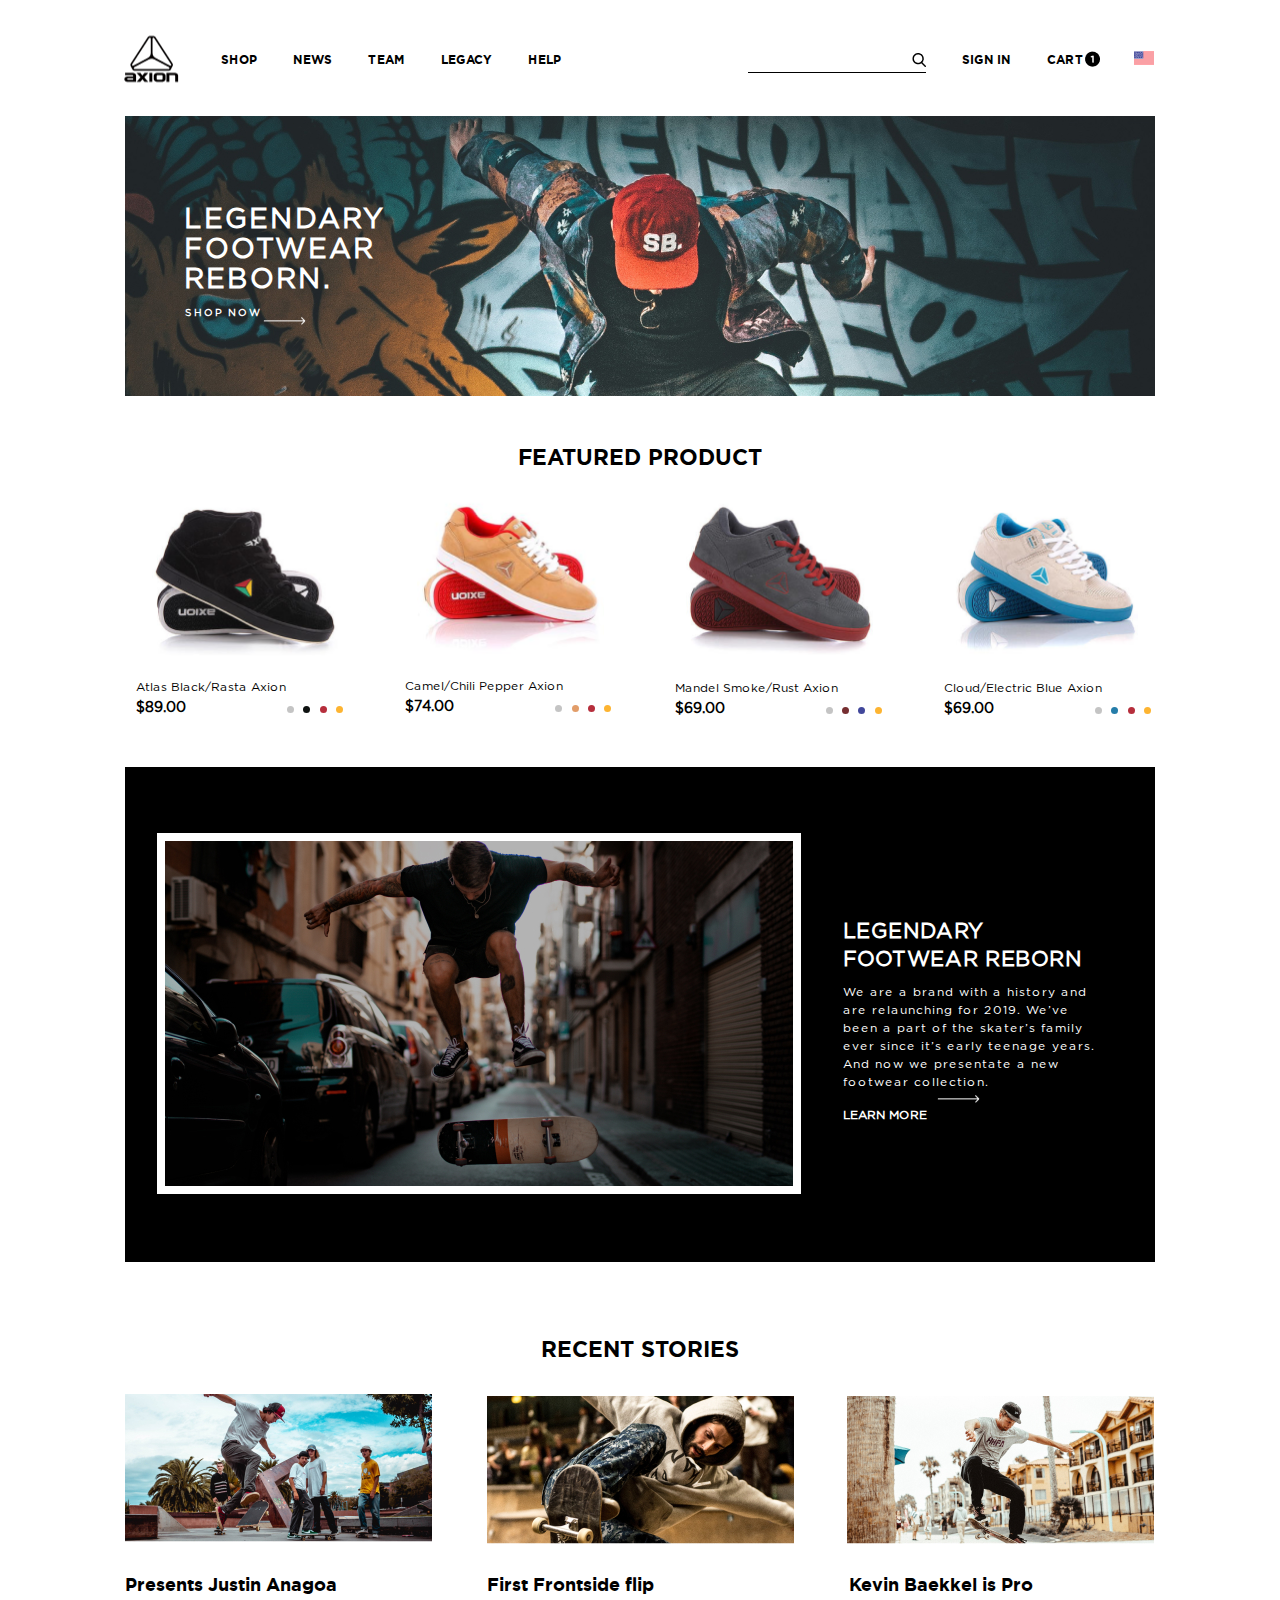
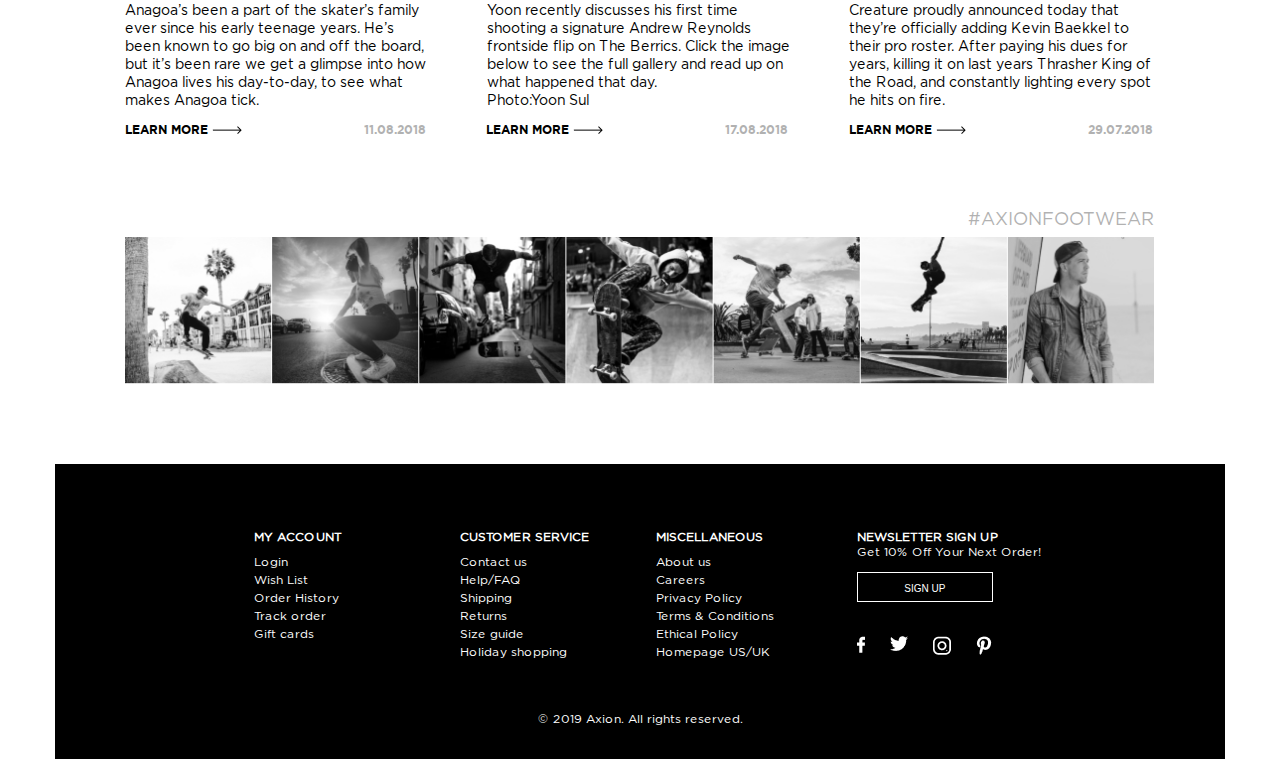
==== commit 65f5aba9: "12.03" ====
--- a/index.html
+++ b/index.html
@@ -45,7 +45,7 @@
 
 						<li class="menu__item"><a class="menu__link" href="#">sign in</a></li>
 						<li class="menu__item"><a class="menu__link" href="#">cart <img class="cart" src="images/cart.png" alt=""></a></li>
-						<li class="menu__item"><a class="menu__link" href="#"><img src="images/flagUS.png" alt=""></a></li>
+						<li class="menu__item"><a class="menu__link" href="#"><img class="flag" src="images/flagUS.png" alt=""></a></li>
 		  	  		</ul>
 		  	  	</div>
 		  	</div>
@@ -58,13 +58,10 @@
 		<section class="top-picture">
 		  <div class="wrapper-top-picture">
 			<div class="top-image">
-			<!-- 	<img src="images/top picture.jpg" alt=""> -->
 			</div>
 			<div class="top-picture-text">
 				<h1>legendary footwear reborn.</h1>
-				<p>shop now<span class="arrow">
-					<img src="images/Arrow.png" alt="">
-				</span>
+				<p>shop now<div class="arrow1"></div>
 				</p>
 			</div>
 		  </div>
@@ -165,9 +162,7 @@
 						teenage years. And now we presentate a new footwear collection.
 					</h2>
 					<p>Learn more
-						<span class="arrow">
-							<!-- <img src="images/Arrow.png" alt=""> -->
-						</span>
+						<div class="arrow2"></div>
 					</p>
 				</div>
 			</div>
@@ -184,17 +179,13 @@
 					<div class="story-container">
 						<h2>Presents Justin Anagoa</h2>
 						<p>Anagoa’s been a part of the skater’s family ever since his early teenage years. He’s been known to go big on and off the board, but it’s been rare we get a glimpse into how Anagoa lives his day-to-day, to see what makes Anagoa tick.</p>
-						
-						<a href="learn-more" class="learn-more">
+					</div>
+					<a href="learn-more" class="learn-more">
 							<p>Learn more<span class="arrow">
-								
-								<!-- <img src="images/Arrow black.png" alt=""> -->
-									
-								</span>
+								<img src="images/Arrow black.png" alt="">
 								<span class="date">11.08.2018</span>
-							</p>
+								</p>
 						</a>
-					</div>
 				</div>
 
 				<div class="story2">
@@ -204,13 +195,13 @@
 					<div class="story-container">
 						<h2>First Frontside flip</h2>
 						<p>Yoon recently discusses his first time shooting a signature Andrew Reynolds frontside flip on The Berrics. Click the image below to see the full gallery and read up on what happened that day.<br>Photo:Yoon Sul</p>
-						<a href="learn-more" class="learn-more">
+					</div>
+					<a href="learn-more" class="learn-more">
 							<p>Learn more<span class="arrow">
 								<img src="images/Arrow black.png" alt="">
 								<span class="date">17.08.2018</span>
 								</p>
 						</a>
-					</div>
 				</div>
 
 				<div class="story3">
@@ -288,9 +279,10 @@
 
 			<div class="footer-links" id="4column">
 				<p class="footer__newsletter">NEWSLETTER SIGN UP</p>
-				<a href="#">Get 10% Off Your Next Order!</a>
+				<div class="discount"><a href="#">Get 10% Off Your Next Order!</a></div>
 				
 				<button class="button">SIGN UP</button>
+
 				<div class="social-media">
 					<a href=""><i class="facebook"><img src="images/Facebook.png" alt=""></i></a>
 					<a href=""><i class="twitter"><img src="images/twitter.png" alt=""></i></a>
--- a/style.css
+++ b/style.css
@@ -22,12 +22,12 @@
     background: url(images/logo.png); 
     background-repeat: no-repeat;
     background-position: center center;
-    margin-right: 12px;
+    margin-right: 5px;
     background-size: cover;
 }
 
 #checkbox-menu {
-  display: none;
+    display: none;
 }
 
 
@@ -43,8 +43,8 @@
     height: 60px;
     max-width: 1170px;
     padding-top: 31px;
-    padding-left: 9px;
-    padding-right: 50px;
+    padding-left: 65px;
+    padding-right: 68px;
   }
 
 .menu  {
@@ -56,7 +56,7 @@
 .menu-left {
     display: flex;
     padding-left: 0px;
-    width: 550px;
+    max-width: 486px;
     height: 55px;
     align-items: center;
     justify-content: center;
@@ -65,28 +65,25 @@
 
 .menu-left-list {
     margin: 0;
-    padding-left: 0;
+    padding-left: 6px;
 }
 
 .menu-right {
-    display: inline-block;
-    width: 500px;
-    height: 55px;
+    display: flex;
+    max-width: 500px;
     align-items: center;
-    justify-content: center;
+    justify-content: space-between;
     position: relative;
 }
 
 .menu-right-list {
-    padding-left: 43px;
     margin-top: 14px;
+    margin-right: 38px;
 }
 
 
 li {
     display: inline-block;
-    align-items: center;
-    text-align: center;
     list-style-type: none;
     margin-left: 31px;
     font-family: "Gotham Pro bold";
@@ -109,7 +106,6 @@
     width: 154px;
     height: 18px;
     padding: 3px 12px;
-    font-size: 1.3rem;
     outline: none;
     border: none;
     border-bottom: 1px solid #000;
@@ -120,15 +116,20 @@
 
 .cart {
     position: absolute;
-    top: 22px;
-    right: 73px;
+    top: 20px;
+    right: 57px;
 }
 
 .container {
     background-position: 5px 5px;
-}
-
-
+    margin-left: 10px;
+}
+
+.flag {
+    position: absolute;
+    top: 17px;
+    right: 3px;
+}
 .main {
     display: flex;
     justify-content: center;
@@ -178,6 +179,20 @@
     line-height: 18px;
     font-weight: 900;
     width: 88%;
+    margin: 4px;
+    margin-left: 1px;
+    display: inline-flex;
+    position: relative;
+}
+
+.arrow1 {
+    background: no-repeat url(images/Arrow.png);
+    background-size: 100%;
+    width: 43px;
+    height: 13px;
+    position: absolute;
+    top: 131px;
+    left: 79px;
 }
 
 
@@ -194,15 +209,15 @@
     display: flex;
     justify-content: space-between;
     position: relative;
-    width: 1030px;
     height: 173px;
     padding-left: 51px;
+    padding-right: 87px;
 }
 
 .product-container {
     font-size: 12px;
     padding-top: 0px;
-    width: 194px;
+    max-width: 194px;
     line-height: 8px;
     margin-right: 0;
     padding-left: 30px;
@@ -379,10 +394,11 @@
 }
 
 .info-text {
-  display: flex;
-  flex-direction: column;
-  justify-content: flex-start;
-  margin: 125px 6px 0 11px;
+    display: flex;
+    flex-direction: column;
+    justify-content: flex-start;
+    margin: 125px 6px 0 11px;
+ 
 }
 
 .info-text h1 {
@@ -407,23 +423,25 @@
 }
 
 .info-text > p {
-  font-size: 14px;
-  line-height: 18px;
-  font-weight: 900;
-  margin-block-start: 0;
-  width: 88%;
-  padding-top: 2px
-}
-
-.info-text > p:last-child {
     font-size: 12px;
+    line-height: 18px;
+    font-weight: 900;
+    margin-block-start: 0;
+    width: 88%;
+    padding-top: 2px;
     text-transform: uppercase;
-    font-weight: 900;
-    width: 100%;
-}
-
-.arrow {
-  margin-left: 11px;
+    position: relative;
+    display: flex;
+}
+
+.arrow2 {
+    background: no-repeat url(images/Arrow.png);
+    background-size: 100%;
+    width: 43px;
+    height: 13px;
+    position: absolute;
+    top: 328px;
+    right: 175px;
 }
  
 .recent-stories > h1 {
@@ -439,7 +457,6 @@
 .stories {
     display: flex;
     margin: 0 70px;
-    width: 1030px;
 }
 
 .story1-image {
@@ -462,6 +479,9 @@
     margin-left: 55px;
 }
 
+.story2 .learn-more {
+    margin-left: 54px;
+}
 .story3-image {
     height: 147px;
     width: 307px;
@@ -474,8 +494,6 @@
 .story3 .story-container {
     margin-left: 55px;
 }
-
-
 
 .story-container > h2 {
     font-size: 18px;
@@ -505,21 +523,39 @@
     width: 307px;
     left: 12px;
     height: 20px;
+
 }
 
 .learn-more p {
-    margin-top: 3px;
+    margin-top: 5px;
+    font-family: "Gotham Pro bold";
+
+}
+
+.story1-image {
+    display: flex;
+    position: relative;
+}
+
+.arrow3 {
+    background: no-repeat url(images/Arrow black.png);
+    background-size: 100%;
+    width: 28px;
+    height: 13px;
+    position: absolute;
+/*    top: 30px;
+    right: 10px;*/
 }
 
 .date {
     display: inline-flex;
     font-size: 12px;
     opacity: 0.3;
-    padding-left: 109px;
+    padding-left: 118px;
 }
 
 .gallery {
-    padding-top: 74px;
+    padding-top: 76px;
     
 
 }
@@ -609,19 +645,20 @@
     max-width: 1170px;
     min-height: max-content;
     margin-top: auto;
-    width: 68.8%;
+   /* width: 68.8%;*/
     color: #fff;
     display: flex;
     margin-left: 17%;
+
 }
 
 
 .footer-links {
-    width: 100%;
+    /*width: 100%;*/
     display: flex;
     flex-direction: column;
-    margin-bottom: 7px;
-
+    margin-bottom: 9px;
+    margin-right: 71px;
 }
 
 .footer-links > a {
@@ -641,16 +678,48 @@
     font-size: 12px;
     font-weight: 800;
     letter-spacing: 0.1px;
+    margin-right: 30px;
+    width: 100px;
 }
 
 a {
     line-height: 17px;
 }
 
-.footer-links > p:last-child {
-   margin-bottom: 0;
-}
-
+
+.footer-links:nth-child(2) {
+    margin-left: 5px;
+    width: 120px;
+}
+.footer-links:nth-child(2) p {
+    width: 150px;
+    margin-right: 0;
+}
+.footer-links:nth-child(3) {
+    margin-left: 5px;
+}
+
+.footer-links:nth-child(4) {
+    margin-left: 0;
+/*    width: 175px;*/
+}
+
+.footer-links:nth-child(4) p {
+    width: 150px;
+    margin-bottom: 0;
+}
+
+.discount {
+    margin-bottom: 9px;
+}
+
+.discount a {
+    text-decoration: none;
+    font-size: 12px;
+    color: #fff;
+    line-height: 13px;
+    word-spacing: 0;
+}
 
 .button {
     width: 136px;
@@ -678,10 +747,11 @@
     text-align: center;
     max-width: 1170px;
     font-size: 12px;
-    padding-top: 2px;
+    padding-top: 7px;
     color: #fff;
     margin-bottom: 0;
     padding-bottom: 33px;
+}
 }
 
 @media  (max-width: 1170px) {
@@ -711,14 +781,10 @@
 
 
 .menu-container {
-    max-width: 950px;
     padding-left: 37px;
-    padding-top: 15px;
-    height: 75px;
-}
-
-.menu-left {
-    height: 57px;
+    padding-top: 26px;
+    padding-right: 44px;
+    align-items: center;
 }
 
 .menu-left-list {
@@ -736,16 +802,9 @@
     margin-top: 17px;
 }
 
-.menu {
-    max-width: 930px;
-    margin-top: 14px;
-    display: flex;
-    justify-content: space-between;
-}
-
 .search {
-    margin-left: 67px;
-    margin-right: 29px;
+    margin-left: 70px;
+    margin-right: 9px;
 }
 
 .search input {
@@ -753,23 +812,24 @@
 
 }
 
-/*.menu-right li:nth-child(2) {
-    padding-left: 8px;
-}*/
 
 li:last-child {
-    margin-left: 27px;
-    padding-right: 29px;
+    padding-right: 53px;
 }
 
 li {
     margin-left: 0;
 }
 
-/*.menu-right-list > li >li {
-    margin-left:  8px;
-}
-*/
+.cart {
+    top: 22px;
+    right: 94px;
+}
+
+.flag {
+    top: 21px;
+    right: 49px;
+}
 
 .main {
     max-width: 1024px;
@@ -800,6 +860,7 @@
     margin-top: 0;
 }
 
+
 .moto >p3 {
     left: 53px;
     top: 187px;
@@ -891,9 +952,8 @@
 
 .products {
     display: flex;
-    width: 930px;
-    justify-content: space-between;
-    padding-left: 23px;
+    padding-left: 22px;
+    padding-right: 72px;
 }
 
 .product-container {
@@ -955,22 +1015,26 @@
 }
 
 .info-text h2 {
-    font-family: "Gotham Pro";
-    font-weight: 400;
-    font-size: 11px;
+    font-size: 13px;
     line-height: 17px;
     margin-top: 0;
     margin-bottom: 10px;
     width: 92%;
+    letter-spacing: 0;
 }
 
 .info-text > p {
-    font-size: 13px;
+    font-size: 12px;
     line-height: 16px;
 }
 
-.info-text .arrow {
-    margin-left: 12px;
+.arrow2 {
+    background: no-repeat url(images/Arrow.png);
+    width: 46px;
+    height: 13px;
+    position: absolute;
+    top: 296px;
+    right: 138px;
 }
 
 .recent-stories {
@@ -986,9 +1050,9 @@
 
 .stories {
     display: flex;
-    width: 930px;
     justify-content: space-between;
     margin-left: 46px;
+    margin-right: 41px;
 }
 
 .story-container {
@@ -1002,39 +1066,39 @@
     margin-bottom: 18px;
 }
 
-h2 {
+.story1 h2 {
+padding-top: 9px;
+}
+
+/*h2 {
     padding-top: 18px;
-}
+}*/
 
 .story1-image {
     background: no-repeat url('images/story1-768.png');
     background-size: 90%;
     margin-top: 24px;
-    height: 125px;
-    width: 308px;
 }
 
 .story1 {
     width: 277px;
     margin: 0;
     flex-basis: 33%;
-
 }
 
 
 .story2 {
-    width: 277px;
-    margin: 0;
-    flex-basis: 33%;
+    margin-right: -49px;
 }
 
 .story2-image {
     width: 277px;
-    height: 147px;
     padding-top: 22px;
     margin-left: 16px;
+    margin-bottom: 3px;
     background-position: -18px 23px;
     background-size: 110%;
+
 }
 
 .story2 .story-container {
@@ -1048,25 +1112,21 @@
 }
 
 .story3-image {
-    height: 147px;
     width: 276px;
     padding-top: 23px;
     margin-left: 27px;
+    margin-bottom: 3px;
     background-position: -13px 24px;
     background-size: 110%;
 }
 
 .story3 .story-container {
-    margin-left: 31px;
-}
-
-.info-text__arrow {
-    margin-left: 10px;
-}
-
-.arrow {
-    margin-left: 0px;
-}
+    margin-left: 27px;
+}
+
+/*.arrow {
+    margin-left: 11px;
+}*/
 
 .date {
     padding-left: 97px;
@@ -1138,9 +1198,8 @@
 }
 .images {
     display: inline-flex;
-    margin: 8px 5px 94px 50px;
-    height: 132px;
-    width: 930px;
+    margin: 7px 0px 94px 46px;
+    max-width: 930px;
 }
 
 .wrapper-footer {
@@ -1148,9 +1207,9 @@
 }
 
 .footer {
-    max-width: 950px;
-    width: 78%;
-    margin-left: 12.5%;
+    /*max-width: 950px;
+    width: 78%;*/
+    margin-left: 60px;
 }
 
 
@@ -1158,9 +1217,14 @@
     margin-top: 66px;
 }
 
+.footer-links {
+margin-left: 61px;
+}
+
 .copyright {
 
     padding-top: 6px;
+}
 }
 
 @media  (max-width: 768px) {
@@ -1191,7 +1255,7 @@
     background: url(images/Axion-logo-1.png) no-repeat;
     width: 156px;
     height: 33px;
-    margin-top: 10px;
+    margin-top: 6px;
     margin-left: 40px;
 }
 
@@ -1224,7 +1288,7 @@
     display: flex;
     align-items: center;
     justify-content: center;
-    border-radius: 50%;
+    /*border-radius: 50%;*/
   }
 
 .hamburger > div{
@@ -1246,7 +1310,7 @@
 
 .top-image {
     background-size: 200%;
-    height: 415px;
+    min-height: 420px;
     background-position: -131px 0;
 }
 
@@ -1257,19 +1321,19 @@
     min-height: 415px;
 }
 
-.top-picture {
+/*.top-picture {
     margin-top: 5px;
-}
+}*/
 .top-picture-text {
     left: 45px;
-    bottom: 63px;
+    bottom: 70px;
 }
 
 .top-picture-text h1 {
     font-size: 48px;
     text-transform: uppercase;
     line-height: 48px;
-    margin-bottom: 44px;
+    margin-bottom: 46px;
 }
 
 .top-picture-text > p {
@@ -1279,7 +1343,7 @@
 
 .featured-product > h1 {
     font-size: 30px;
-    padding-top: 38px;
+    padding-top: 40px;
     margin-right: 14px;
 }
 
@@ -1288,7 +1352,7 @@
     max-width: 100%;
     justify-content: space-between;
     height: 100%;
-    padding-bottom: 25px;
+    padding-bottom: 30px;
 }
 
 .product-container {
@@ -1317,8 +1381,13 @@
     padding-top: 4px;
 }
 
+.product2 .price {
+    padding-left: 4px;
+    line-height: 19px;
+}
+
 .product2 {
-    margin-left: 0;
+    margin-left: 155px;
     margin-top: 3px;
     margin-right: 181px;
 }
@@ -1357,6 +1426,7 @@
 .product2 .price-color {
     padding-left: 5px;
 }
+
 
 .color-pick {
     width: 95px;
@@ -1403,7 +1473,7 @@
 
 .triangle {
   border-bottom: 35px solid #000;
-  border-right: 768px solid #fff;
+  border-right: 100vw solid #fff;
   outline: none;
 }
 
@@ -1424,7 +1494,6 @@
 }
 
 .info-text {
-    width: 768px;
     align-items: center;
     text-align: center;
     background: #000;
@@ -1444,10 +1513,11 @@
 }
 
 .info-text h2 {
+    max-width: 730px;
+    letter-spacing: 0.9px;
     font-size: 18px;
     font-weight: 400;
     line-height: 24px;
-    width: 688px;
     margin-top: 0;
     padding-top: 1px;
     word-spacing: 0.2px;
@@ -1458,12 +1528,12 @@
 .info-image {
     order: 2;
     margin: 0;
-    min-width: 696px;
     min-height: 389px;
     margin-top: 3%;
     margin-left: 1%;
     margin-right: 1%;
     background-size: cover;
+    width: 698px;
 }
 
 
@@ -1471,6 +1541,9 @@
     display: none;
 }
 
+.arrow2 {
+    display: none;
+}
 
 .recent-stories {
     background: #000;
@@ -1488,20 +1561,21 @@
 }
 
 .stories {
-    width: 681px;
     margin-left: 42px;
 
 }
 
 .story-container {
-    /*width: 312px;*/
     padding-top: 25px;
-}
-
-
+    width: 314px;
+}
+
+.story-container > p {
+    margin-top: 9px;
+}
 
 .story1 {
-    width: 312px;
+    min-width: 349px;
     background: #000;
     color: #fff;
 }
@@ -1556,7 +1630,8 @@
 }
 
 .story2 h2 {
-/*margin-top: 18px;*/
+    font-size: 24px;
+    padding-top: 7px;
 }
 
 .story3  {
@@ -1594,8 +1669,9 @@
     color: #fff;
     background: no-repeat url(images/Arrow.png);
     background-position: 158px 32px;
-    width: 100%;
-}
+    min-width: 100%;
+}
+
 
 .date {
     font-size: 15px;
@@ -1603,6 +1679,17 @@
     opacity: 0.9;
 }
 
+.story1 .date {
+    padding-left: 74px;
+}
+
+.story2 .date {
+padding-left: 47px;
+}
+
+.story2 .learn-more {
+    margin-left: 0;
+}
 /*.triangle2 {
   border-top: 35px solid #000;
   border-left: 768px solid #fff;
@@ -1706,18 +1793,85 @@
 }
 
 .footer {
-    display: flex;
-    justify-content: space-between;
-}
-
+    margin-left: 51px; 
+}
+
+.footer-links > a {
+
+    line-height: 19px;
+}
+
+.footer-links > p:first-child {
+    margin-top: 58px;
+    margin-bottom: 1px;
+}
+
+.footer-links {
+    margin-left: 0;
+    margin-right: 7px;
+}
+
+.footer-links:nth-child(3) {
+    margin-left: 66px;
+}
+
+.footer-links:nth-child(4) {
+    margin-left: 47px;
+    margin-bottom: 0;
+}
+
+.discount {
+    max-width: 157px;
+    margin-bottom: 1px;
+}
+
+.discount a {
+    text-decoration: none;
+    font-size: 12px;
+    color: #fff;
+    line-height: 13px;
+    word-spacing: 5.5px;
+}
+
+.button {
+    width: 143px;
+    height: 25px;
+}
+
+.social-media {
+    display: flex;
+    column-gap: 19px;
+    padding-top: 29px;
+    margin-bottom: 71px;
+}
 
 .copyright {
     padding-top: 0px;
 }
 }
 
-
-@media (max-width: 375px){
+@media (max-width: 767px) {
+
+.menu-right {
+    display: none;
+}
+
+.product-container {
+    max-width: none;
+}
+
+.product2 {
+    display: none;
+}
+
+
+
+.story2 {
+    display: none;
+}
+}
+
+@media (max-width: 376px) {
 
 .wrapper {
     margin: auto;
@@ -1727,28 +1881,29 @@
 
 .header {
     margin: 0 auto;
-    max-width: 375px;
+    height: auto;
 }
 
 .menu-container {
-    max-width: 375px;
-    padding-left: 0;
-    padding-right: 0;
     padding-top: 0;
+    padding-top: 3px;
 }
 
 .menu {
-    max-width: 375px;
-    margin-top: 0;
-}
+    margin-top: 11px;
+}
+
+/*.menu-left {
+    display: none;
+}*/
+
 
 .logo2 {
-    /*background: url(images/Axion-logo-1.png) no-repeat;*/
+    background-size: cover;
     width: 104px;
-    height: 24px;
+    height: 22px;
+    margin-bottom: 16px;
     margin-left: 44px;
-    margin-top: 14px;
-    background-size: contain;
 }
 
 .hamburger {
@@ -1778,24 +1933,22 @@
 }
 
 .top-picture {
-    max-width: 375px;
-    height: 200px;
     display: flex;
     justify-content: center;
     align-items: center;
 }
 
 .top-image {
-    background-size: cover;
-    height: 191px;
-    width: 100%;
-    background-position: -62px -29px;
+    margin-top: 10px;
+    background-position: -66px -2px;
+    background-size: 189%;
+    min-height: 191px;
 }
 
 .top-picture-text {
-    left: 45px;
+/*    left: 45px;
     width: 206px;
-    height: 67px;
+    height: 67px;*/
 }
 
 .top-picture-text h1 {
@@ -1804,35 +1957,41 @@
     line-height: 20px;
     font-family: "Gotham Pro bold";
     margin-top: 3px;
-    margin-bottom: 10px;
+    margin-bottom: 12px;
     padding-left: 2px;
 }
 
 .top-picture-text > p {
     font-size: 10px;
     line-height: 28px;
-}
-
-.arrow {
+    margin-bottom: 5px;
+}
+
+.arrow1 {
     margin-left: 4px;
-}
-
-
-.featured-product {
+    top: 85px;
+    left: 82px;
+}
+
+
+/*.featured-product {
     height: 307px;
-}
+}*/
 
 .featured-product > h1 {
     font-size: 20px;
-    padding-top: 10px;
+    padding-top: 0;
+    margin-top: 0;
     margin-right: 9px;
+    position: relative;
+    top: -17px
 }
 
 .products {
     display: flex;
     max-width: 375px;
-    height: 100%;
-    margin-bottom: 29px;
+    margin-bottom: 26px;
+    margin-top: -18px;
 }
 
 .price-color {
@@ -1897,28 +2056,38 @@
     height: 15px;
 }
 
+.triangle {
+    border-bottom: 16px solid #000;
+    border-right: 100vw solid #fff;
+    outline: none;
+}
+
 .wrapper-info {
     max-width: 375px;
     min-height: 443px;
     padding-bottom: 0;
 }
 
+.info {
+    margin-top: 14px;
+}
+
 .info-image {
     order: 2;
-    min-width: 284px;
-    min-height: 162px;
-    margin-top: 18px;
-    margin-left: 1%;
-    margin-right: 1%;
-    background-size: contain;
-}
+    margin-top: 0;
+    margin-left: 4%;
+    background-size: 75%;
+    width: 276px;
+    min-width: 375px;
+}
+
 
 .info-text {
     width: 281px;
     align-items: center;
     background: #000;
     margin-left: 0;
-    margin-top: 0;
+    margin-top: 18px;
 }
 
 .info-text h1 {
@@ -1944,11 +2113,15 @@
 
 .recent-stories > h1 {
     font-size: 20px;
-    padding-top: 1px;
-}
-
-.stories {
-    width: 375px;
+    padding-top: 22px;
+}
+
+.recent-stories {
+    padding-bottom: 72px;
+}
+
+.story1 {
+    min-width: 332px;
 }
 
 .story1-image {
@@ -1959,6 +2132,10 @@
     margin-left: 7px;
 }
 
+.story1 .date {
+    padding-left: 81px;
+}
+
 .story2 {
     display: none;
 }
@@ -1970,7 +2147,7 @@
 
 .story1 h2 {
     padding-top: 9px;
-    font-size: 18px;
+    font-size: 20px;
     padding-left: 5px;
 }
 
@@ -2002,7 +2179,7 @@
 }
 
 .gallery {
-    height: 541px;
+    min-height: 605px;
     padding-bottom: 0px;
     padding-top: 0;
 }
@@ -2010,7 +2187,7 @@
 .hashtag {
     font-size: 25px;
     padding-right: 52px;
-    padding-top: 3px;
+    padding-top: 30px;
 }
 
 .white-bg {
@@ -2027,7 +2204,7 @@
     align-items: center;
     justify-content: center;
     margin-left: 49px;
-    margin-top: 8px;
+    margin-top: 2px;
     width: 280px;
 }
 
@@ -2075,96 +2252,80 @@
     background-size: contain;
 }
 
+.image7 {
+    display: none;
+}
  
+.image8 {
+    display: none;
+}
+
 .wrapper-footer {
-    height: 900px;
+    /*min-height: 836px;*/
     display: flex;
     justify-content: center;
     align-items: center;
+    margin-top: 0;
+    flex-direction: column;
 }
 
 .footer {
+    display: flex;
+    flex-direction: column;
     margin-left: 0;
-    margin-top: 0;
-    margin-bottom: 87px;
-    flex-direction: column;
-    position: relative;
-
-}
-
-.footer-links #1column {
-    margin-top: 0;
-    line-height: 18px;
+    justify-content: center;
+}
+
+.footer-links {
+
+    align-items: center;
+}
+
+.footer-links:nth-child(1) {
+/*    margin-top: 5px;*/
     order: 1;
 }
 
-.footer-links > #2column {
-    margin-top: 0;
-    line-height: 18px;
-    order: 3;
-}
-
-.footer-links > #3column {
-    margin-top: 0;
-    line-height: 18px;
+.footer-links:nth-child(2) {
+     margin-left: 75px;
+     order: 3; 
+     width: 137px;
+}
+
+.footer-links:nth-child(3) {
+    /*margin-left: 613px;*/
     order: 2;
-}
-
-.footer-links > p {
-    font-size: 18px;
-    font-family: "Gotham Pro bold";
+    margin-left: 0;
+}
+
+.footer-links:nth-child(4) {
+    /*margin-left: 613px;*/
+    order: 4;
+}
+
+.footer-links > p:first-child {
+    margin-top: 4px;
+    font-size: 15px;
+    width: 200px;
     text-align: center;
-
-}
-
-.footer-links > p:first-child {
-    margin-top: 39px;
+    padding-left: 37px;
+    margin-bottom: 3px;
+}
+
+.footer-links > a {
+    line-height: 23.5px;
     font-size: 15px;
-    margin-bottom: 0;
-}
-
-.footer-links > a {
-    color: #fff;
-    text-decoration: none;
-    font-size: 15px;
-    padding-top: 3px;
-    text-align: center;
-    line-height: 20px;
-}
-
-.button {
-    width: 149px;
-    height: 33px;
-    font-size: 10px;
-    color: #fff;
-    padding-top: 6px;
-    background: #000;
-    border: 1.5px solid #fff;
-    margin-top: 11px;
-    margin: auto;
-}
-
-.social-media {
-    display: flex;
-    column-gap: 33px;
-    padding-top: 34px;
-    padding-left: 0px;
-    margin-bottom: 39px;
-    margin: auto;
-    }
-}
+    padding-left: 5px;
+}
+
+.footer-links > p:nth-child(3) {
+    margin-top: 35px;
+}
+}
+
 
 @media  (max-width: 320px) {
 
-.header {
-    height: auto;
-
-}
-
-.menu-container {
-    max-width: 320px;
-    padding-top: 0;
-}
 
 .logo2 {
     margin-left: 16px;
@@ -2174,137 +2335,87 @@
     right: 22px;
 }
 
-.top-picture {
-    max-width: 375px;
-    margin-top: 0;
+.top-image {
+    margin-top: 7px;
+    background-position: -89px 2px;
+    background-size: 219%;
 }
 
 .top-picture-text {
-    left: 18px;
-    width: 206px;
-    padding-bottom: 5px;
-}
-
-.top-image {
-    background-position: -90px -4px;
-    background-size: cover;
-}
-
-.featured-product > h1 {
-    padding-top: 7px;
-}
-
-.products {
-    padding-left: 0;
-    width: auto;
-    padding-bottom: 0;
-    margin-bottom: 0;
+    left: 16px;
+
 }
 
 .product-container {
-    margin-left: 21px;
-}
-
-.triangle {
-    border-bottom: 16px solid #000;
-    border-right: 320px solid #fff;
-    outline: none;
-}
-
-.info {
-    margin-top: 15px;
-}
-
-.info-text h1 {
-    margin-top: 13px;
+    margin-left: 0;
+    flex-direction: column;
+}
+
+.product1-img {
+    padding-top: 0px;
 }
 
 .info-image {
-    margin-top: 11px;
+
+    min-width: 360px;
 }
 
 .stories {
-    width: auto;
+    margin: 0;
     display: flex;
     justify-content: center;
 }
 
-.recent-stories {
-    width: auto;
-}
-
-.recent-stories > h1 {
-    font-size: 20px;
-    padding-top: 17px;
-}
-
 .story1 {
-    max-width: 303px;
-    padding-left: 20px;
-}
-
+    min-width: 291px;
+}
 .story1-image {
-    background-position: 10px 0px;
-    background-size: 90%;
-    margin-top: 27px;
+    max-width: 279px;
 }
 
 .story1 h2 {
     padding-top: 11px;
     font-size: 19px;
-    padding-left: 15px;
-    letter-spacing: .3px;
-    word-spacing: 2px;
-}
-
-.story-container > p {
-    font-size: 14px;
-    line-height: 18px;
-    margin-top: 10px;
-    padding-left: 15px;
-}
-
-.learn-more p {
-    margin-top: 4px;
-    margin-left: 7px;
+    padding-left: 7px;
+    letter-spacing: 0.3px;
 }
 
 .hashtag {
-    padding-right: 25px;
-    padding-top: 60px;
-}
-
-.gallery {
-    min-height: 603px;
+    padding-right: 27px;
 }
 
 .images {
-    background: #000;
     margin-left: 20px;
-    margin-top: 2px;
-}
-
-.image7, .image8 {
-    display: none;
-}
-
+    padding-top: 7px;
+}
 
 .wrapper-footer {
+    display: flex;
     margin-top: 0;
-    display: flex;
-    justify-content: center;
-
- }
-
- .footer {
-    margin-bottom: 87px;
-    padding-left: 80px;
-    align-items: center;
+    flex-direction: column;
+}
+
+.copyright {
+    padding-top: 0px;
+    font-size: 13px;
+}
+
+.footer {
+
+    margin-top: 0;
 }
 
 .footer-links > p:first-child {
-    margin-top: 44px;
-}
-
-
-}
+    margin-bottom: 0px;
+    margin-top: 5px;
+}
+
+.footer-links:nth-child(1) {
+    margin-bottom: 37px;
+}
+
+.footer-links > p:nth-child(2) {
+    margin-top: 8px;
+}
+
+}
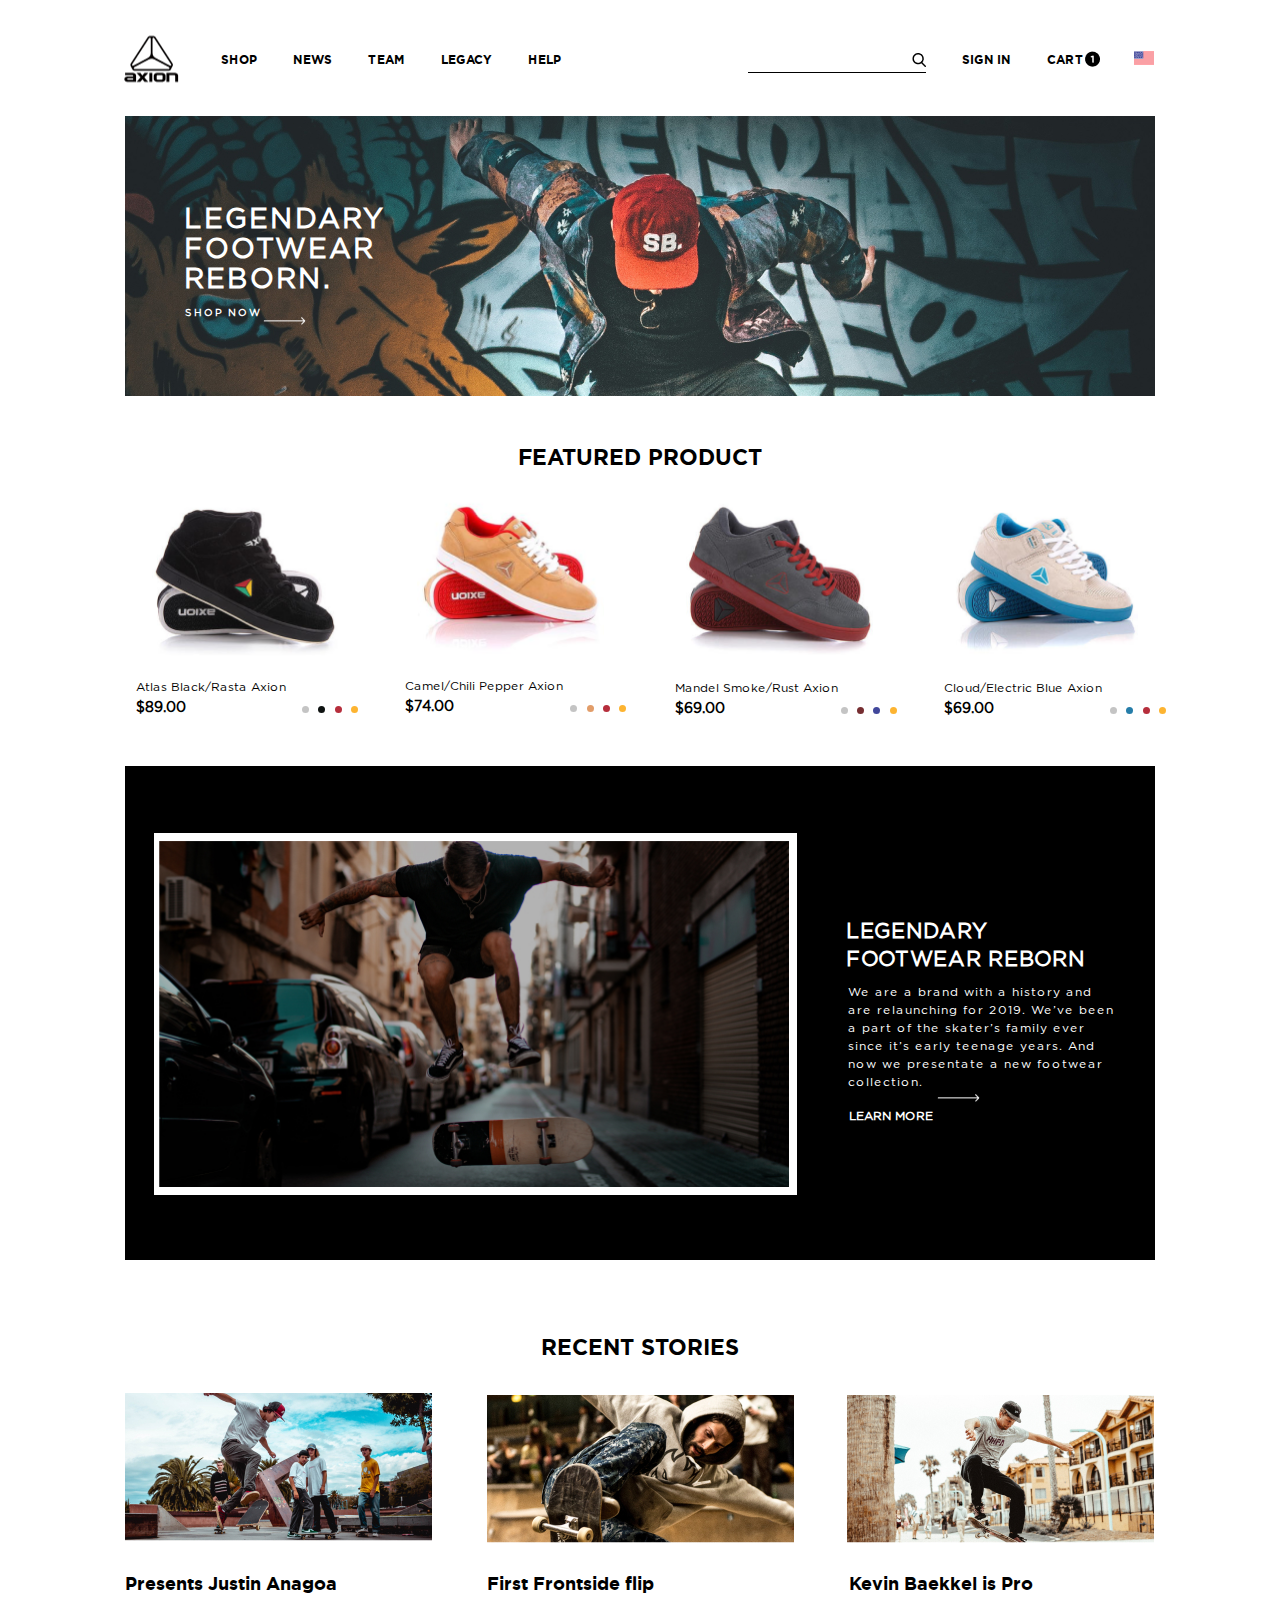
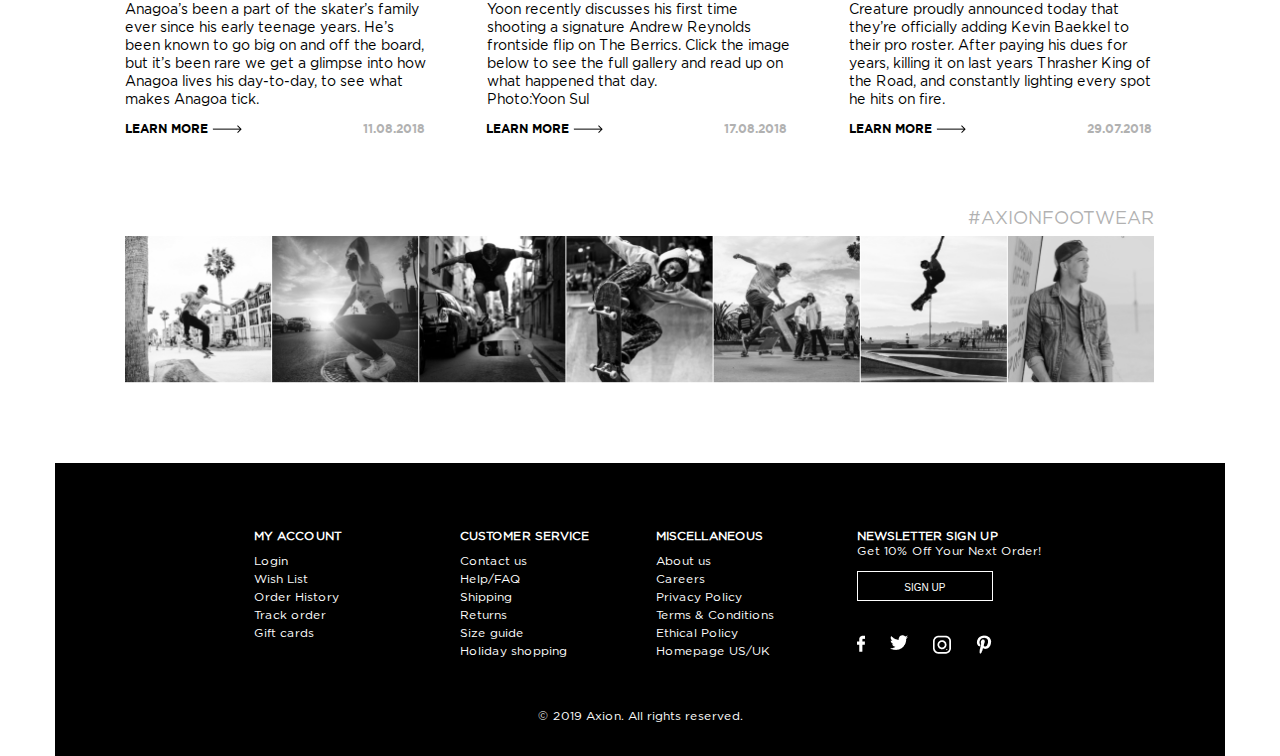
==== commit 3f8292e6: "16.03" ====
--- a/index.html
+++ b/index.html
@@ -153,6 +153,7 @@
 		<section class="info">
 			<div class="wrapper-info">
 				<div class="info-image">
+					<div class="play-sign"></div>
 				</div>
 				<div class="info-text">
 					<h1>Legendary footwear reborn</h1>
@@ -247,37 +248,37 @@
 
 		  <div class="footer">
 
-			<div class="footer-links" id="1column">
-				<p>MY ACCOUNT</p>
-				<a href="#">Login</a>
-				<a href="#">Wish List</a>
-				<a href="#">Order History</a>
-				<a href="#">Track order</a>
-				<a href="#">Gift cards</a>
-			</div>
-
-
-			<div class="footer-links" id="2column">
-				<p>CUSTOMER SERVICE</p>
-				<a href="#">Contact us</a>
-				<a href="#">Help/FAQ</a>
-				<a href="#">Shipping</a>
-				<a href="#">Returns</a>
-				<a href="#">Size guide</a>
-				<a href="#">Holiday shopping</a>
-			</div>
-
-			<div class="footer-links" id="3column">
-				<p>MISCELLANEOUS</p>
-				<a href="#">About us</a>
-				<a href="#">Careers</a>
-				<a href="#">Privacy Policy</a>
-				<a href="#">Terms & Conditions</a>
-				<a href="#">Ethical Policy</a>
-				<a href="#">Homepage US/UK</a>
-			</div>
-
-			<div class="footer-links" id="4column">
+			<div class="footer-links column1">
+				<p class="links1-name">MY ACCOUNT</p>
+				<a class="links1" href="#">Login</a>
+				<a class="links1" href="#">Wish List</a>
+				<a class="links1" href="#">Order History</a>
+				<a class="links1" href="#">Track order</a>
+				<a class="links1" href="#">Gift cards</a>
+			</div>
+
+
+			<div class="footer-links column2">
+				<p class="links2-name">CUSTOMER SERVICE</p>
+				<a class="links2" href="#">Contact us</a>
+				<a class="links2" href="#">Help/FAQ</a>
+				<a class="links2" href="#">Shipping</a>
+				<a class="links2" href="#">Returns</a>
+				<a class="links2" href="#">Size guide</a>
+				<a class="links2" href="#">Holiday shopping</a>
+			</div>
+
+			<div class="footer-links column3">
+				<p class="links3-name">MISCELLANEOUS</p>
+				<a class="links3" href="#">About us</a>
+				<a class="links3" href="#">Careers</a>
+				<a class="links3" href="#">Privacy Policy</a>
+				<a class="links3" href="#">Terms & Conditions</a>
+				<a class="links3" href="#">Ethical Policy</a>
+				<a class="links3" href="#">Homepage US/UK</a>
+			</div>
+
+			<div class="footer-links column4">
 				<p class="footer__newsletter">NEWSLETTER SIGN UP</p>
 				<div class="discount"><a href="#">Get 10% Off Your Next Order!</a></div>
 				
--- a/style.css
+++ b/style.css
@@ -19,7 +19,7 @@
 .logo {
     width: 55px;
     height: 55px;
-    background: url(images/logo.png); 
+    background: url(images/logo.png);
     background-repeat: no-repeat;
     background-position: center center;
     margin-right: 5px;
@@ -45,9 +45,9 @@
     padding-top: 31px;
     padding-left: 65px;
     padding-right: 68px;
-  }
-
-.menu  {
+}
+
+.menu {
     display: flex;
     width: 1170px;
     justify-content: space-between;
@@ -60,7 +60,7 @@
     height: 55px;
     align-items: center;
     justify-content: center;
-    padding-left:4px;
+    padding-left: 4px;
 }
 
 .menu-left-list {
@@ -90,7 +90,7 @@
     text-transform: uppercase;
     letter-spacing: 0.3px;
     cursor: pointer;
-    
+
 }
 
 
@@ -130,6 +130,7 @@
     top: 17px;
     right: 3px;
 }
+
 .main {
     display: flex;
     justify-content: center;
@@ -146,14 +147,15 @@
     color: #fff;
     display: flex;
     top: 20px;
-    
+
 }
 
 .top-image {
     width: 1030px;
     height: 280px;
-    background: no-repeat 100% 100% url('images/top picture.jpg'); 
-}
+    background: no-repeat 100% 100% url('images/top picture.jpg');
+}
+
 .top-picture-text {
     display: flex;
     flex-direction: column;
@@ -174,7 +176,7 @@
     width: 37%;
 }
 
-.top-picture-text > p {
+.top-picture-text>p {
     font-size: 10px;
     line-height: 18px;
     font-weight: 900;
@@ -196,9 +198,9 @@
 }
 
 
-.featured-product > h1 {
+.featured-product>h1 {
     text-transform: uppercase;
-    font-size:22px;
+    font-size: 22px;
     font-weight: bold;
     text-align: center;
     padding-top: 53px;
@@ -231,7 +233,7 @@
 .product1-img {
     background: no-repeat url(images/product1.png);
     background-position: center center;
-    background-size: cover; 
+    background-size: cover;
     width: 187px;
     height: 173px;
     margin-left: 16px;
@@ -240,14 +242,14 @@
 .product2-img {
     background: no-repeat url(images/product2.png);
     background-position: center center;
-    background-size: cover; 
+    background-size: cover;
     width: 187px;
     height: 173px;
     margin-left: 12px;
 }
 
 #product2 {
-margin-top: 27px;
+    margin-top: 27px;
 }
 
 #product3 {
@@ -261,7 +263,7 @@
 .product3-img {
     background: no-repeat url(images/product3.png);
     background-position: center center;
-    background-size: cover; 
+    background-size: cover;
     width: 187px;
     height: 173px;
     margin-left: 11px;
@@ -279,7 +281,7 @@
 .product4-img {
     background: no-repeat url(images/product4.png);
     background-position: center center;
-    background-size: cover; 
+    background-size: cover;
     width: 187px;
     height: 173px;
     margin-left: 7px;
@@ -292,7 +294,7 @@
     font-weight: 600;
     display: inline-flex;
     justify-content: space-between;
-  
+
 }
 
 .price, .color-pick {
@@ -310,7 +312,7 @@
 }
 
 .price {
-    padding right: 15px;
+    padding-right: 15px;
 }
 
 #color-pick__grey {
@@ -372,43 +374,57 @@
 .wrapper-info {
     margin: auto;
     max-width: 1030px;
-    max-height: 494px;
-    width: 100%;
     position: relative;
-    margin-left: 70px;
     background: #000;
     color: #fff;
     display: flex;
-    padding-bottom: 10px;
+    padding-bottom: 65px;
+    /* padding: 6vw 0 6.4vh 2.5vw; */
+    /* box-sizing: border-box; */
+ 
 }
 
 .info-image {
-    min-width: 645px;
-    height: 369px;
-    background: no-repeat 100% 100% url('images/info image.jpg');
-    margin: 5.6% 3%;
+    width: 745px;
+    height: 362px;
+    background: no-repeat 100% 100% url(images/infoimage.jpg);
+    display: flex;
+    background-size: cover;
+    margin-left: 29px;
+    margin-top: 67px;
+    align-items: center;
+    justify-content: center;
+
+}
+
+
+.play-sign {
+    background: no-repeat 100% 100% url(images/Group17.png);
+    background-size: contain;
+    width: 57px;
+    height: 57px;
+
 }
 
 .info {
-    margin-top: 111px;
+    margin-top: 110px;
 }
 
 .info-text {
     display: flex;
     flex-direction: column;
-    justify-content: flex-start;
-    margin: 125px 6px 0 11px;
- 
+    max-width: 358px;
 }
 
 .info-text h1 {
-  font-size: 21px;
-  text-transform: uppercase;
-  line-height: 28px;
-  letter-spacing: 0.7px;
-  padding-top: 11px;
-  margin-bottom: 1px;
-  width: 89%;
+    font-size: 21px;
+    text-transform: uppercase;
+    line-height: 28px;
+    letter-spacing: 0.7px;
+    padding-top: 137px;
+    margin-bottom: 1px;
+    width: 69%;
+    padding-left: 49px;
 }
 
 .info-text h2 {
@@ -417,21 +433,24 @@
     font-size: 12px;
     line-height: 18px;
     letter-spacing: 1px;
-    padding-top: 0;
+    padding-top: 0px;
     margin-bottom: 13px;
-    width: 86%;
-}
-
-.info-text > p {
+    width: 75%;
+    padding-left: 4vw;
+}
+
+.info-text>p {
     font-size: 12px;
     line-height: 18px;
     font-weight: 900;
     margin-block-start: 0;
     width: 88%;
-    padding-top: 2px;
+    padding-top: 3px;
+    padding-left: 4.1vw;
     text-transform: uppercase;
     position: relative;
     display: flex;
+
 }
 
 .arrow2 {
@@ -443,8 +462,8 @@
     top: 328px;
     right: 175px;
 }
- 
-.recent-stories > h1 {
+
+.recent-stories>h1 {
     display: block;
     text-transform: uppercase;
     font-size: 22px;
@@ -482,6 +501,7 @@
 .story2 .learn-more {
     margin-left: 54px;
 }
+
 .story3-image {
     height: 147px;
     width: 307px;
@@ -495,7 +515,7 @@
     margin-left: 55px;
 }
 
-.story-container > h2 {
+.story-container>h2 {
     font-size: 18px;
     font-family: "Gotham Pro bold";
     font-weight: 900;
@@ -506,7 +526,7 @@
     width: 266px;
 }
 
-.story-container > p  {
+.story-container>p {
     margin-top: 9px;
     font-size: 14px;
     line-height: 18px;
@@ -520,7 +540,7 @@
     font-size: 12.2px;
     color: #000;
     display: flex;
-    width: 307px;
+    /* width: 307px; */
     left: 12px;
     height: 20px;
 
@@ -538,32 +558,30 @@
 }
 
 .arrow3 {
-    background: no-repeat url(images/Arrow black.png);
+    background: no-repeat url(images/Arrow-black.png);
     background-size: 100%;
     width: 28px;
     height: 13px;
     position: absolute;
-/*    top: 30px;
-    right: 10px;*/
 }
 
 .date {
     display: inline-flex;
     font-size: 12px;
     opacity: 0.3;
-    padding-left: 118px;
+    padding-left: 117px;
 }
 
 .gallery {
     padding-top: 76px;
-    
+
 
 }
 
 .images {
     display: flex;
     justify-content: center;
-    
+
     margin-top: 8px;
     width: 1030px;
 }
@@ -584,31 +602,31 @@
     height: 147px;
     width: 147px;
     background-size: contain;
- }
+}
 
 .image2 {
-    background: no-repeat url(images/gallery2.jpg); 
+    background: no-repeat url(images/gallery2.jpg);
     height: 147px;
     width: 147px;
     background-size: contain;
 }
 
 .image3 {
-    background: no-repeat url(images/gallery3.jpg); 
+    background: no-repeat url(images/gallery3.jpg);
     height: 147px;
     width: 147px;
     background-size: contain;
 }
 
 .image4 {
-    background: no-repeat url(images/gallery4.jpg); 
+    background: no-repeat url(images/gallery4.jpg);
     height: 147px;
     width: 147px;
     background-size: contain;
 }
 
 .image5 {
-    background: no-repeat url(images/gallery5.jpg); 
+    background: no-repeat url(images/gallery5.jpg);
     height: 147px;
     width: 147px;
     background-size: contain;
@@ -645,7 +663,7 @@
     max-width: 1170px;
     min-height: max-content;
     margin-top: auto;
-   /* width: 68.8%;*/
+    /* width: 68.8%;*/
     color: #fff;
     display: flex;
     margin-left: 17%;
@@ -661,7 +679,7 @@
     margin-right: 71px;
 }
 
-.footer-links > a {
+.footer-links>a {
     color: #fff;
     text-decoration: none;
     font-size: 12px;
@@ -672,7 +690,7 @@
 }
 
 
-.footer-links > p:first-child {
+.footer-links>p:first-child {
     margin-top: 68px;
     margin-bottom: 10px;
     font-size: 12px;
@@ -691,17 +709,19 @@
     margin-left: 5px;
     width: 120px;
 }
+
 .footer-links:nth-child(2) p {
     width: 150px;
     margin-right: 0;
 }
+
 .footer-links:nth-child(3) {
     margin-left: 5px;
 }
 
 .footer-links:nth-child(4) {
     margin-left: 0;
-/*    width: 175px;*/
+    /*    width: 175px;*/
 }
 
 .footer-links:nth-child(4) p {
@@ -747,1675 +767,1803 @@
     text-align: center;
     max-width: 1170px;
     font-size: 12px;
-    padding-top: 7px;
+    padding-top: 5px;
     color: #fff;
     margin-bottom: 0;
     padding-bottom: 33px;
 }
-}
-
-@media  (max-width: 1170px) {
+
+
+/*@media (max-width: 1170px) {
     .info {
-    padding-bottom: 7px;
-}
-}
-
-@media  (max-width: 1024px) {
-
-.wrapper {
-    margin: auto;
-    max-width: 1024px;
-    width: 100%;
-}
-
-.header {
-    margin: 2px auto;
-    max-width: 1024px;
-}
-
-.logo {
-    width: 85px;
-    background-size: 61px 61px;
-    background-position: 7px -2px;
-}
-
-
-.menu-container {
-    padding-left: 37px;
-    padding-top: 26px;
-    padding-right: 44px;
-    align-items: center;
-}
-
-.menu-left-list {
-    width: 399px;
-    display: flex;
-    justify-content: space-between;
-}
-
-.menu-right-list {
-    padding-right: 0;
-    padding-left: 6px;
-    width: 463px;
-    display: flex;
-    justify-content: space-between;
-    margin-top: 17px;
-}
-
-.search {
-    margin-left: 70px;
-    margin-right: 9px;
-}
-
-.search input {
-    width: 135px;
-
-}
-
-
-li:last-child {
-    padding-right: 53px;
-}
-
-li {
-    margin-left: 0;
-}
-
-.cart {
-    top: 22px;
-    right: 94px;
-}
-
-.flag {
-    top: 21px;
-    right: 49px;
-}
-
-.main {
-    max-width: 1024px;
-}
-
-.wrapper-top-picture {
-    max-width: 930px;
-    max-height: 251px;
-    top: 29px;
-    margin-left: 47px;
-}
-
-
-.top-image {
-    background: no-repeat 49% url('images/top picture.jpg');
-    width: 930px;
-    height: 252px;
-    background-size: 100%;
-}
-
-.top-picture-text {
-    left: 55px;
-    bottom: 54px;
-    letter-spacing: 1.5px;
-}
-
-.top-picture-text > p {
+        padding-bottom: 7px;
+    }
+}
+*/
+@media (max-width: 1024px) {
+
+    .wrapper {
+        margin: auto;
+        max-width: 1024px;
+        width: 100%;
+    }
+
+    .header {
+        margin: 2px auto;
+        max-width: 1024px;
+    }
+
+    .logo {
+        width: 85px;
+        background-size: 61px 61px;
+        background-position: 7px -2px;
+    }
+
+
+    .menu-container {
+        padding-left: 37px;
+        padding-top: 26px;
+        padding-right: 44px;
+        align-items: center;
+    }
+
+    .menu-left-list {
+        width: 399px;
+        display: flex;
+        justify-content: space-between;
+    }
+
+    .menu-right-list {
+        padding-right: 0;
+        padding-left: 6px;
+        width: 463px;
+        display: flex;
+        justify-content: space-between;
+        margin-top: 17px;
+    }
+
+    .search {
+        margin-left: 70px;
+        margin-right: 9px;
+    }
+
+    .search input {
+        width: 135px;
+
+    }
+
+
+    li:last-child {
+        padding-right: 53px;
+    }
+
+    li {
+        margin-left: 0;
+    }
+
+    .cart {
+        top: 22px;
+        right: 94px;
+    }
+
+    .flag {
+        top: 21px;
+        right: 49px;
+    }
+
+    .main {
+        max-width: 1024px;
+    }
+
+    .wrapper-top-picture {
+        max-width: 930px;
+        max-height: 251px;
+        top: 29px;
+        margin-left: 47px;
+    }
+
+
+    .top-image {
+        background: no-repeat 49% url('images/top picture.jpg');
+        width: 930px;
+        height: 252px;
+        background-size: 100%;
+    }
+
+    .top-picture-text {
+        left: 55px;
+        bottom: 54px;
+        letter-spacing: 1.5px;
+    }
+
+    .top-picture-text>p {
+        margin-top: 0;
+    }
+
+
+    .moto>p3 {
+        left: 53px;
+        top: 187px;
+    }
+
+    .featured-product>h1 {
+        padding-top: 75px;
+        margin-bottom: 0;
+    }
+
+    .product1-img {
+        padding-left: 33px;
+        padding-top: 5px;
+        width: 138px;
+        height: 155px;
+    }
+
+    #product1 {
+        padding-left: 6px;
+        padding-top: 23px;
+    }
+
+    .product1 .price {
+        padding-left: 5px;
+    }
+
+    .product1 .color-pick {
+        padding-right: 19px;
+    }
+
+    .product2-img {
+        width: 175px;
+        height: 156px;
+        margin-left: 17px
+    }
+
+    #product2 {
+        padding-left: 11px;
+        margin-top: 40px;
+    }
+
+    .product2 .price {
+        padding-left: 11px;
+    }
+
+    .product2 .color-pick {
+        padding-right: 12px;
+
+    }
+
+
+    .product3-img {
+        width: 170px;
+        height: 161px;
+        margin-left: 25px;
+    }
+
+    #product3 {
+        padding-left: 17px;
+        margin-top: 34px;
+    }
+
+    .product3 .price {
+        padding-left: 15px;
+    }
+
+    .product3 .color-pick {
+        padding-right: 9px;
+    }
+
+
+    .product4-img {
+        width: 174px;
+        height: 158px;
+        margin-left: 29px;
+    }
+
+    #product4 {
+        padding-left: 21px;
+        margin-top: 38px;
+    }
+
+    .product4 .price {
+        padding-left: 21px;
+    }
+
+    .product4 .color-pick {
+        padding-right: 3px;
+    }
+
+    .products {
+        display: flex;
+        padding-left: 22px;
+        padding-right: 72px;
+    }
+
+    .product-container {
+        padding-top: 25px;
+        padding-left: 30px;
+
+    }
+
+    .price {
+        padding-left: 24px;
+    }
+
+    .price-color {
+        font-size: 14px;
+        font-family: 'Gotham Pro bold';
+        display: inline-flex;
+        width: 211px;
+    }
+
+    .color-pick {
+        width: 50px;
+        padding-left: 79px;
+        padding-top: 1px;
+    }
+
+
+
+
+    .info {
+        margin-top: 157px;
+        padding-bottom: 0px;
+    }
+
+    .wrapper-info {
+        max-width: 930px;
+        width: 100%;
+        position: relative;
+        margin-left: 46px;
+        padding-bottom: 59px;
+    }
+
+    .info-image {
+        height: 325px;
+        width: 579px;
+        background-position: 14% 9%;
+        background-size: cover;
+        align-items: center;
+        display: flex;
+        margin-top: 6vh;
+        margin-left: 3vw;
+        justify-content: center;
+    }
+
+.play-sign {
+    background: no-repeat 100% 100% url(images/Group17.png);
+    background-size: contain;
+    width: 57px;
+    height: 57px;
     margin-top: 0;
 }
-
-
-.moto >p3 {
-    left: 53px;
-    top: 187px;
-}
-
-.featured-product>h1 {
-    padding-top: 75px;
-    margin-bottom: 0;
-}
-
-.product1-img {
-    padding-left: 33px;
-    padding-top: 5px;
-    width: 138px;
-    height: 155px;
-}
-
-#product1 {
-    padding-left: 6px;
-    padding-top: 23px;
-}
-
-.product1 .price {
-    padding-left: 5px;
-}
-
-.product1 .color-pick {
-    padding-right: 19px;
-}
-.product2-img {
-    width: 175px;
-    height: 156px;
-    margin-left: 17px
-}
-
-#product2 {
-    padding-left: 11px;
-    margin-top: 40px;
-}
-
-.product2 .price {
-    padding-left: 11px;
-}
-
-.product2 .color-pick {
-    padding-right: 12px;
-
-}
-
-
-.product3-img {
-    width: 170px;
-    height: 161px;
-    margin-left: 25px;
-}
-
-#product3 {
-    padding-left: 17px;
-    margin-top: 34px;
-}
-
-.product3 .price {
-    padding-left: 15px;
-}
-
-.product3 .color-pick {
-    padding-right: 9px;
-}
-
-
-.product4-img {
-    width: 174px;
-    height: 158px;
-    margin-left: 29px;
-}
-
-#product4 {
-    padding-left: 21px;
-    margin-top: 38px;
-}
-
-.product4 .price {
-    padding-left: 21px  ;
-}
-
-.product4 .color-pick {
-    padding-right: 3px;
-}
-
-.products {
-    display: flex;
-    padding-left: 22px;
-    padding-right: 72px;
-}
-
-.product-container {
-    padding-top: 25px;
-    padding-left: 30px;
-
-}
-
-.price {
-    padding-left: 24px;
-}
-
-.price-color {
-    font-size: 14px;
-    font-family: 'Gotham Pro bold';
-    display: inline-flex;
-    width: 211px;
-}
-
-.color-pick {
-    width: 50px;
-    padding-left: 79px;
-    padding-top: 1px;
-}
-
-
-
-
-.info {
-    margin-top: 157px;
-    padding-bottom: 0px;
-}
-
-.wrapper-info {
-    max-width: 930px;
-    max-height: 442px;
-    width: 100%;
-    position: relative;
-    margin-left: 46px;
-}
-
-.info-image {
-    min-width: 610px;
-    height: 327px;
-    background-position: 43% 9%;
-    background-size: 95%;
-    margin: 58px 0 50px 17px;
-}
-
-.info-text {
+    .info-text {
+    max-width: 318px;
     display: flex;
     flex-direction: column;
     justify-content: flex-start;
-    margin: 105px 6px 0 21px;
-}
-
-.info-text h1 {
-    margin-bottom: 6px;
-}
-
-.info-text h2 {
-    font-size: 13px;
-    line-height: 17px;
-    margin-top: 0;
-    margin-bottom: 10px;
-    width: 92%;
-    letter-spacing: 0;
-}
-
-.info-text > p {
-    font-size: 12px;
-    line-height: 16px;
-}
-
-.arrow2 {
-    background: no-repeat url(images/Arrow.png);
-    width: 46px;
-    height: 13px;
-    position: absolute;
-    top: 296px;
-    right: 138px;
-}
-
-.recent-stories {
-    height: 100%;
-    margin-bottom: 88px;
-}
-
-.recent-stories > h1 {
-    font-size: 22px;
-    padding-top: 69px;
-
-}
-
-.stories {
-    display: flex;
-    justify-content: space-between;
-    margin-left: 46px;
-    margin-right: 41px;
-}
-
-.story-container {
-    width: 277px;
-}
-
-.story-container > p {
-    font-size: 13px;
-    width: 100%;
-    line-height: 16px;
-    margin-bottom: 18px;
-}
-
-.story1 h2 {
-padding-top: 9px;
-}
-
-/*h2 {
-    padding-top: 18px;
-}*/
-
-.story1-image {
-    background: no-repeat url('images/story1-768.png');
-    background-size: 90%;
-    margin-top: 24px;
-}
-
-.story1 {
-    width: 277px;
-    margin: 0;
-    flex-basis: 33%;
-}
-
-
-.story2 {
-    margin-right: -49px;
-}
-
-.story2-image {
-    width: 277px;
-    padding-top: 22px;
-    margin-left: 16px;
-    margin-bottom: 3px;
-    background-position: -18px 23px;
-    background-size: 110%;
-
-}
-
-.story2 .story-container {
-    margin-left: 16px;
-}
-
-.story3 {
-    width: 277px;
-    margin: 0;
-    flex-basis: 33%;
-}
-
-.story3-image {
-    width: 276px;
-    padding-top: 23px;
-    margin-left: 27px;
-    margin-bottom: 3px;
-    background-position: -13px 24px;
-    background-size: 110%;
-}
-
-.story3 .story-container {
-    margin-left: 27px;
-}
-
-/*.arrow {
-    margin-left: 11px;
-}*/
-
-.date {
-    padding-left: 97px;
-}
-
-
-.gallery {
-    padding-top: 0;
-}
-
-.hashtag {
-    display: flex;
-    justify-content: flex-end;
-    font-size: 18px;
-    padding-right: 47px;
-    text-transform: uppercase;
-    opacity: 0.3;
-}
-
-
-.image1 {
-    display: flex;
-    background: no-repeat url(images/gallery1.jpg);
-    height: 132px;
-    width: 132px;
-    background-size: contain;
- }
-
-.image2 {
-    background: no-repeat url(images/gallery2.jpg); 
-    height: 132px;
-    width: 132px;
-    background-size: contain;
-}
-
-.image3 {
-    background: no-repeat url(images/gallery3.jpg); 
-    height: 132px;
-    width: 132px;
-    background-size: contain;
-}
-
-.image4 {
-    background: no-repeat url(images/gallery4.jpg); 
-    height: 132px;
-    width: 132px;
-    background-size: contain;
-}
-
-.image5 {
-    background: no-repeat url(images/gallery5.jpg); 
-    height: 132px;
-    width: 132px;
-    background-size: contain;
-}
-
-.image6 {
-    background: no-repeat url(images/gallery6.jpg);
-    height: 132px;
-    width: 132px;
-    background-size: contain;
-}
-
-.image7 {
-    background: no-repeat url(images/gallery7.jpg);
-    height: 132px;
-    width: 132px;
-    background-size: contain;
-}
-.images {
-    display: inline-flex;
-    margin: 7px 0px 94px 46px;
-    max-width: 930px;
-}
-
-.wrapper-footer {
-    max-width: 1024px;
-}
-
-.footer {
-    /*max-width: 950px;
+    margin: 117px 6px 0 0px;
+    }
+
+    .info-text h1 {
+        padding-top: 0;
+        width: 80%;
+        padding-left: 42px;
+    }
+
+    .info-text h2 {
+        font-size: 13px;
+        line-height: 17px;
+        margin-top: 4px;
+        margin-bottom: 10px;
+        width: 79%;
+        letter-spacing: 0;
+        
+        padding-left: 42px;
+    }
+
+    .info-text>p {
+        font-size: 11px;
+        line-height: 16px;
+        padding-left: 43px;
+    }
+
+    .arrow2 {
+        background: no-repeat url(images/Arrow.png);
+        width: 46px;
+        height: 13px;
+        position: absolute;
+        top: 296px;
+        right: 138px;
+    }
+
+    .recent-stories {
+        height: 100%;
+        margin-bottom: 88px;
+    }
+
+    .recent-stories>h1 {
+        font-size: 22px;
+        padding-top: 72px;
+
+    }
+
+    .stories {
+        display: flex;
+        justify-content: space-between;
+        margin-left: 46px;
+        margin-right: 41px;
+    }
+
+    .story-container {
+        width: 277px;
+    }
+
+    .story-container>p {
+        font-size: 13px;
+        width: 100%;
+        line-height: 16px;
+        margin-bottom: 18px;
+    }
+
+    .story1 h2 {
+        padding-top: 9px;
+    }
+
+    .story1-image {
+        background: no-repeat url('images/story1-768.png');
+        background-size: 90%;
+        margin-top: 24px;
+    }
+
+    .story1 {
+        width: 277px;
+        margin: 0;
+        flex-basis: 33%;
+    }
+
+
+    .story2 {
+        margin-right: -49px;
+    }
+
+    .story2-image {
+        width: 277px;
+        padding-top: 22px;
+        margin-right: 99px;
+        margin-bottom: 3px;
+        background-position: -18px 23px;
+        background-size: 110%;
+
+    }
+
+    .story2 .story-container {
+        margin-left: 50px;
+        margin-right: 10px;
+    }
+
+.story2 .learn-more {
+    margin-left: 50px;
+}
+    .story3 {
+        width: 277px;
+        margin: 0;
+        flex-basis: 33%;
+    }
+
+    .story3-image {
+        width: 276px;
+        padding-top: 23px;
+        margin-left: 0;
+        margin-bottom: 3px;
+        background-position: -13px 24px;
+        background-size: 110%;
+    }
+
+    .story3 .story-container {
+        margin-left: 0;
+    }
+
+    .story3 .date {
+        padding-left: 83px;
+    }
+
+    .date {
+        padding-left: 92px;
+    }
+
+
+    .gallery {
+        padding-top: 0;
+    }
+
+    .hashtag {
+        display: flex;
+        justify-content: flex-end;
+        font-size: 18px;
+        padding-right: 47px;
+        text-transform: uppercase;
+        opacity: 0.3;
+    }
+
+
+    .image1 {
+        display: flex;
+        background: no-repeat url(images/gallery1.jpg);
+        height: 132px;
+        width: 132px;
+        background-size: contain;
+    }
+
+    .image2 {
+        background: no-repeat url(images/gallery2.jpg);
+        height: 132px;
+        width: 132px;
+        background-size: contain;
+    }
+
+    .image3 {
+        background: no-repeat url(images/gallery3.jpg);
+        height: 132px;
+        width: 132px;
+        background-size: contain;
+    }
+
+    .image4 {
+        background: no-repeat url(images/gallery4.jpg);
+        height: 132px;
+        width: 132px;
+        background-size: contain;
+    }
+
+    .image5 {
+        background: no-repeat url(images/gallery5.jpg);
+        height: 132px;
+        width: 132px;
+        background-size: contain;
+    }
+
+    .image6 {
+        background: no-repeat url(images/gallery6.jpg);
+        height: 132px;
+        width: 132px;
+        background-size: contain;
+    }
+
+    .image7 {
+        background: no-repeat url(images/gallery7.jpg);
+        height: 132px;
+        width: 132px;
+        background-size: contain;
+    }
+
+    .images {
+        display: inline-flex;
+        margin: 7px 0px 94px 46px;
+        max-width: 930px;
+    }
+
+    .wrapper-footer {
+        max-width: 1024px;
+    }
+
+    .footer {
+        /*max-width: 950px;
     width: 78%;*/
-    margin-left: 60px;
-}
-
-
-.footer-links > p:first-child {
-    margin-top: 66px;
-}
-
-.footer-links {
-margin-left: 61px;
-}
-
-.copyright {
-
-    padding-top: 6px;
-}
-}
-
-@media  (max-width: 768px) {
-
-.wrapper {
-    margin: auto;
-    max-width: 768px;
-    margin-left: 0px;
-}
-
-.header {
-    margin: 0 auto;
-    max-width: 768px;
-    height: 110px;
-}
-
-.menu-container {
-    max-width: 768px;
-    padding-left: 0
-}
-
-#logo1 { 
-    height: 0; 
-    display: none;
-}
-
-.logo2 {
-    background: url(images/Axion-logo-1.png) no-repeat;
-    width: 156px;
-    height: 33px;
-    margin-top: 6px;
-    margin-left: 40px;
-}
-
-.menu-left-list, .menu-right-list {
-    display:none;
-}
-
-.menu-left {
-    justify-content: flex-start;
-    }
-
-.checkbox{
-    position: absolute;
-    top: 21px;
-    right: 2.8rem;
-    width: 61px;
-    height: 60px;
-    z-index: 1;
-    opacity: 1;
-    cursor: pointer;
-}
-
-.hamburger {
-    position: absolute;
-    top: 21px;
-    right: 3rem;
-    width: 52px;
-    height: 60px;
-    z-index: 2;
-    display: flex;
-    align-items: center;
-    justify-content: center;
-    /*border-radius: 50%;*/
-  }
-
-.hamburger > div{
-    position: absolute;
-    width: 60px;
-    height: 9px;
-    background-color: #000;
-  }
-
-.hamburger > div:after {
-    content: '';
-    position: absolute;
-    width: 60px;
-    height: 9px;
-    top: 17px;
-    left: 0;
-    background-color: #000;
-  }
-
-.top-image {
-    background-size: 200%;
-    min-height: 420px;
-    background-position: -131px 0;
-}
-
-.wrapper-top-picture {
-    top: 0;
-    margin-left: 1px;
-    max-width: 768px;
-    min-height: 415px;
-}
-
-/*.top-picture {
+        margin-left: 60px;
+    }
+
+
+    .footer-links>p:first-child {
+        margin-top: 66px;
+    }
+
+.footer-links:nth-child(4) p {
+    margin-bottom: 1px;
+}
+    .footer-links {
+        margin-left: 61px;
+    }
+
+    .copyright {
+
+        padding-top: 6px;
+    }
+}
+
+@media (max-width: 768px) {
+
+    .wrapper {
+        margin: auto;
+        max-width: 768px;
+        margin-left: 0px;
+    }
+
+    .header {
+        margin: 0 auto;
+        max-width: 768px;
+        height: 110px;
+    }
+
+    .menu-container {
+        max-width: 768px;
+        padding-left: 0
+    }
+
+    #logo1 {
+        height: 0;
+        display: none;
+    }
+
+    .logo2 {
+        background: url(images/Axion-logo-1.png) no-repeat;
+        width: 156px;
+        height: 33px;
+        margin-top: 6px;
+        margin-left: 40px;
+    }
+
+    .menu-left-list,
+    .menu-right-list {
+        display: none;
+    }
+
+    .menu-left {
+        justify-content: flex-start;
+    }
+
+    .checkbox {
+        position: absolute;
+        top: 21px;
+        right: 2.8rem;
+        width: 61px;
+        height: 60px;
+        z-index: 1;
+        opacity: 1;
+        cursor: pointer;
+    }
+
+    .hamburger {
+        position: absolute;
+        top: 21px;
+        right: 3rem;
+        width: 52px;
+        height: 60px;
+        z-index: 2;
+        display: flex;
+        align-items: center;
+        justify-content: center;
+        /*border-radius: 50%;*/
+    }
+
+    .hamburger>div {
+        position: absolute;
+        width: 60px;
+        height: 9px;
+        background-color: #000;
+    }
+
+    .hamburger>div:after {
+        content: '';
+        position: absolute;
+        width: 60px;
+        height: 9px;
+        top: 17px;
+        left: 0;
+        background-color: #000;
+    }
+
+    .top-image {
+        background-size: 200%;
+        min-height: 420px;
+        background-position: -131px 0;
+    }
+
+    .wrapper-top-picture {
+        top: 0;
+        margin-left: 1px;
+        max-width: 768px;
+        min-height: 415px;
+    }
+
+    /*.top-picture {
     margin-top: 5px;
 }*/
-.top-picture-text {
-    left: 45px;
-    bottom: 70px;
-}
-
-.top-picture-text h1 {
-    font-size: 48px;
-    text-transform: uppercase;
-    line-height: 48px;
-    margin-bottom: 46px;
-}
-
-.top-picture-text > p {
-    font-size: 17px;
-    line-height: 23px;
-}
-
-.featured-product > h1 {
-    font-size: 30px;
-    padding-top: 40px;
-    margin-right: 14px;
-}
-
-.products {
-    display: flex;
-    max-width: 100%;
-    justify-content: space-between;
-    height: 100%;
-    padding-bottom: 30px;
-}
-
-.product-container {
-    justify-content: space-between;
-    font-size: 20px;
-    line-height: 15px;
-    padding-left: 0;
-    margin-left: 26px;
-}
-
-.product1-img {
-    padding-top: 62px;
-    width: 192px;
-    margin-left: 53px;
-}
-
-#product1 {
-    margin-top: 13px;
-    padding-left: 33px;
-    letter-spacing: 0.2px;
-    width: 265px;
-    display: inline-flex;
-}
-
-.product1 .price {
-    padding-top: 4px;
-}
-
-.product2 .price {
-    padding-left: 4px;
-    line-height: 19px;
-}
-
-.product2 {
-    margin-left: 155px;
-    margin-top: 3px;
-    margin-right: 181px;
-}
-
-.product2-img {
-    width: 96%;
-    height: 160px;
-    margin-top: 32px;
-    padding-top: 2px;
-    padding-left: 54px;
-}
-
-#product2 {
-    padding-left: 13px;
-    margin-top: 57px;
-    width: 266px;
-}
-
-.product3 {
-    display: none;
-}
-
-.product4 {
-    display: none;
-}
-
-
-.price-color {
-    font-size: 25px;
-    padding-top: 3px;
-    padding-left: 29px;
-    display: inline-flex;
-    justify-content: space-between;
-}
-
-.product2 .price-color {
-    padding-left: 5px;
-}
-
-
-.color-pick {
-    width: 95px;
-    padding-left: 68px;
-    padding-bottom: 1px;
-    display: inline-flex;
-    justify-content: space-between;
-    cursor: pointer;
-}
-
-.product2 .color-pick {
-    padding-left: 82px;
-}
-
-.color-pick > span {
-    margin-right: 5px;
-}
-
-
-#color-pick__black {
-    width: 20px;
-    height: 20px;
-}
-
-#color-pick__grey {
-    width: 20px;
-    height: 20px;
-}
-
-#color-pick__red {
-    width: 20px;
-    height: 20px;
-}
-
-#color-pick__yellow {
-    width: 20px;
-    height: 20px;
-}
-
-#color-pick__orange {
-    width: 20px;
-    height: 20px;
-}
-
-.triangle {
-  border-bottom: 35px solid #000;
-  border-right: 100vw solid #fff;
-  outline: none;
-}
-
-.wrapper-info {
-    max-width: 768px;
-    margin: 0;
-    align-items: center;
-    text-align: center;
-    display: flex;
-    flex-direction: column;
-    justify-content: flex-start;
-    min-height: 600px;
-
-}
-
-.info {
-    margin-top: 34px;
-}
-
-.info-text {
-    align-items: center;
-    text-align: center;
-    background: #000;
-    margin-left: 0;
-    margin-top: 19px;
-
-}
-
-.info-text h1 {
-    font-size: 29px;
-    line-height: 37px;
-    position: relative;
-    letter-spacing: 0.7px;
-    margin-bottom: 15px;
-    padding-left: 5px;
-
-}
+    .top-picture-text {
+        left: 45px;
+        bottom: 70px;
+    }
+
+    .top-picture-text h1 {
+        font-size: 48px;
+        text-transform: uppercase;
+        line-height: 48px;
+        margin-bottom: 46px;
+    }
+
+    .arrow1 {
+        background: no-repeat url(images/Arrow.png);
+        background-size: 100%;
+        width: 75px;
+        height: 13px;
+        position: absolute;
+        display: block;
+        top: 235px;
+        left: 126px;
+}
+    .top-picture-text>p {
+        font-size: 17px;
+        line-height: 23px;
+        display: block;
+        width: 300px;
+        position: relative;
+    }
+
+    .featured-product>h1 {
+        font-size: 30px;
+        padding-top: 40px;
+        margin-right: 14px;
+    }
+
+    .products {
+        display: flex;
+        max-width: 100%;
+        justify-content: space-between;
+        height: 100%;
+        padding-bottom: 30px;
+    }
+
+    .product-container {
+        justify-content: space-between;
+        font-size: 20px;
+        line-height: 15px;
+        padding-left: 0;
+        margin-left: 26px;
+    }
+
+    .product1-img {
+        padding-top: 62px;
+        width: 192px;
+        margin-left: 53px;
+    }
+
+    #product1 {
+        margin-top: 13px;
+        padding-left: 33px;
+        letter-spacing: 0.2px;
+        width: 265px;
+        display: inline-flex;
+    }
+
+    .product1 .price {
+        padding-top: 4px;
+    }
+
+    .product2 .price {
+        padding-left: 4px;
+        line-height: 19px;
+    }
+
+    .product2 {
+        margin-left: 155px;
+        margin-top: 3px;
+        margin-right: 181px;
+    }
+
+    .product2-img {
+        width: 96%;
+        height: 160px;
+        margin-top: 32px;
+        padding-top: 2px;
+        padding-left: 54px;
+    }
+
+    #product2 {
+        padding-left: 13px;
+        margin-top: 57px;
+        width: 266px;
+    }
+
+    .product3 {
+        display: none;
+    }
+
+    .product4 {
+        display: none;
+    }
+
+
+    .price-color {
+        font-size: 25px;
+        padding-top: 3px;
+        padding-left: 29px;
+        display: inline-flex;
+        justify-content: space-between;
+    }
+
+    .product2 .price-color {
+        padding-left: 5px;
+    }
+
+
+    .color-pick {
+        width: 95px;
+        padding-left: 68px;
+        padding-bottom: 1px;
+        display: inline-flex;
+        justify-content: space-between;
+        cursor: pointer;
+    }
+
+    .product2 .color-pick {
+        padding-left: 82px;
+    }
+
+    .color-pick>span {
+        margin-right: 5px;
+    }
+
+
+    #color-pick__black {
+        width: 20px;
+        height: 20px;
+    }
+
+    #color-pick__grey {
+        width: 20px;
+        height: 20px;
+    }
+
+    #color-pick__red {
+        width: 20px;
+        height: 20px;
+    }
+
+    #color-pick__yellow {
+        width: 20px;
+        height: 20px;
+    }
+
+    #color-pick__orange {
+        width: 20px;
+        height: 20px;
+    }
+
+    .triangle {
+        border-bottom: 35px solid #000;
+        border-right: 100vw solid #fff;
+        outline: none;
+    }
+
+    .wrapper-info {
+        max-width: 768px;
+        margin: 0;
+        align-items: center;
+        text-align: center;
+        display: flex;
+        flex-direction: column;
+        justify-content: flex-start;
+        min-height: 600px;
+        padding: 0.8vw 0 0 0vw;
+    }
+
+    .info {
+        margin-top: 34px;
+    }
+
+    .info-text {
+        align-items: center;
+        text-align: center;
+        background: #000;
+        margin-left: 0;
+        margin-top: 19px;
+        max-width: none;
+    }
+
+    .info-text h1 {
+        font-size: 29px;
+        line-height: 37px;
+        position: relative;
+        letter-spacing: 0.7px;
+        margin-bottom: 15px;
+        padding-left: 5px;
+        padding-top: 8px;
+        width: 100%;
+    }
 
 .info-text h2 {
-    max-width: 730px;
-    letter-spacing: 0.9px;
-    font-size: 18px;
+    font-size: 19px;
     font-weight: 400;
     line-height: 24px;
+    width: 90vw;
     margin-top: 0;
-    padding-top: 1px;
-    word-spacing: 0.2px;
-    padding-left: 14px;
+    padding-top: 0px;
+    word-spacing: 1px;
+    letter-spacing: .3px;
+    padding-left: 4px;
     font-family: "Gotham Pro";
-}
-
-.info-image {
-    order: 2;
-    margin: 0;
-    min-height: 389px;
-    margin-top: 3%;
-    margin-left: 1%;
-    margin-right: 1%;
-    background-size: cover;
-    width: 698px;
-}
-
-
-.info-text > p {
-    display: none;
-}
-
-.arrow2 {
-    display: none;
-}
-
-.recent-stories {
-    background: #000;
-    padding-bottom: 40px;
-    margin-bottom: 0;
-}
-
-.recent-stories > h1 {
-    font-size: 30px;
-    padding-top: 91px;
-    background: #000;
-    color: #fff;
-    margin: 0;
-
-}
-
-.stories {
-    margin-left: 42px;
-
-}
-
-.story-container {
-    padding-top: 25px;
-    width: 314px;
-}
-
-.story-container > p {
-    margin-top: 9px;
-}
-
-.story1 {
-    min-width: 349px;
-    background: #000;
-    color: #fff;
-}
-
-
-.story1-image {
-    background: no-repeat url(images/story1-768.png);
-    background-size: contain;
-    margin-top: 44px;
-    height: 142px;
-    width: 308px;
-}
-
-.story1 h2 {
-    padding-top: 7px;
-}
-
-
-.story-container > h2 {
-    font-size: 25px;
-    font-family: "Gotham Pro bold";
-    font-weight: 900;
-    line-height: 18px;
-    padding-top: 14px;
-    margin-bottom: 0;
-    margin-top: 0;
-    width: 304px;
-}
-.story-container > .arrow {
-    margin-top: 5px;
-    width: 47px;
-    
-}
-
-.story2 {
-    width: 312px;
-    margin: 0;
-    background: #000;
-    color: #fff;
-}
-
-.story2-image {
-    width: 313px;
-    padding-top: 41px;
-    margin-left: 0;
-    margin-top: 22px;
-}
-
-.story2 .story-container {
-    margin-left: 0px;
-
-}
-
-.story2 h2 {
-    font-size: 24px;
-    padding-top: 7px;
-}
-
-.story3  {
-    display: none;
-}
-
-.story4 {
-    display: none;
-}
-
-
-
-h2 {
-    font-size: 23px;
-    font-family: "Gotham Pro bold";
-    margin-top: 0;
-    padding-top: 5px;
-    word-spacing: 3px;
-}
-
-.story-container > p {
-    font-size: 20px;
-    width: 100%;
-    line-height: 25px;
-    margin-bottom: 14px;
-    margin-top: 7px;
-}
-
-.learn-more {
-    font-size: 20px;
-    color: #000;
-    font-family: "Gotham Pro bold";
-    padding-top: 25px;
-    background: #000;
-    color: #fff;
-    background: no-repeat url(images/Arrow.png);
-    background-position: 158px 32px;
-    min-width: 100%;
-}
-
-
-.date {
-    font-size: 15px;
-    padding-left: 39px;
-    opacity: 0.9;
-}
-
-.story1 .date {
-    padding-left: 74px;
-}
-
-.story2 .date {
-padding-left: 47px;
-}
-
-.story2 .learn-more {
-    margin-left: 0;
-}
-/*.triangle2 {
+    }
+
+    .info-image {
+        order: 2;
+        width: 89vw;
+        height: 383px;
+        margin-right: 1%;
+        margin-top: 20px;
+    }
+
+    .play-sign {
+/*    padding-top: 32%;
+    padding-right: 30%;*/
+}
+
+    .info-text>p {
+        display: none;
+    }
+
+    .arrow2 {
+        display: none;
+    }
+
+    .recent-stories {
+        background: #000;
+        padding-bottom: 40px;
+        margin-bottom: 0;
+    }
+
+    .recent-stories>h1 {
+        font-size: 30px;
+        padding-top: 9.2vh;
+        background: #000;
+        color: #fff;
+        margin: 0;
+
+    }
+
+    .stories {
+        margin-left: 42px;
+
+    }
+
+    .story-container {
+        padding-top: 25px;
+        width: 314px;
+    }
+
+    .story1 {
+        min-width: 349px;
+        background: #000;
+        color: #fff;
+    }
+
+
+    .story1-image {
+        background: no-repeat url(images/story1-768.png);
+        background-size: contain;
+        margin-top: 44px;
+        height: 142px;
+        width: 308px;
+    }
+
+    .story1 h2 {
+        padding-top: 7px;
+    }
+
+
+    .story-container>h2 {
+        font-size: 25px;
+        font-family: "Gotham Pro bold";
+        font-weight: 900;
+        line-height: 18px;
+        padding-top: 14px;
+        margin-bottom: 0;
+        margin-top: 0;
+        width: 304px;
+    }
+
+    .story-container>.arrow {
+        margin-top: 5px;
+        width: 47px;
+
+    }
+
+    .story2 {
+        width: 312px;
+        margin: 0;
+        background: #000;
+        color: #fff;
+    }
+
+    .story2-image {
+        width: 313px;
+        padding-top: 41px;
+        margin-left: 0;
+        margin-top: 22px;
+    }
+
+    .story2 .story-container {
+        margin-left: 0px;
+        margin-top: 7px;
+
+    }
+
+    .story2 h2 {
+        font-size: 24px;
+        padding-top: 7px;
+    }
+
+    .story3 {
+        display: none;
+    }
+
+    .story4 {
+        display: none;
+    }
+
+
+
+    h2 {
+        font-size: 23px;
+        font-family: "Gotham Pro bold";
+        margin-top: 0;
+        padding-top: 5px;
+        word-spacing: 3px;
+    }
+
+    .story-container>p {
+        font-size: 20px;
+        width: 100%;
+        line-height: 25px;
+        margin-bottom: 14px;
+        margin-top: 10px;
+    }
+
+    .learn-more {
+        font-size: 20px;
+        color: #000;
+        font-family: "Gotham Pro bold";
+        padding-top: 25px;
+        background: #000;
+        color: #fff;
+        background: no-repeat url(images/Arrow.png);
+        background-position: 158px 32px;
+        /* min-width: 100%; */
+    }
+
+
+    .date {
+        font-size: 15px;
+        padding-left: 39px;
+        opacity: 0.9;
+    }
+
+    .story1 .date {
+        padding-left: 74px;
+    }
+
+    .story2 .date {
+        padding-left: 47px;
+    }
+
+    .story2 .learn-more {
+        margin-left: 0;
+    }
+
+    /*.triangle2 {
   border-top: 35px solid #000;
   border-left: 768px solid #fff;
   outline: none;
 }*/
 
-.hashtag {
-    display: flex;
-    justify-content: flex-end;
-    font-size: 30px;
-    font-family: "Gotham Pro bold";
-    color: #fff;
-    opacity: 1;
-    padding-right: 42px;
-    padding-top: 85px;
-}
-
-.gallery {
-    background: linear-gradient(182.5deg, #000 50%, transparent 50%);
-    padding-top: 0;
-    padding-bottom: 213px;
-    height: 304px;
-}
-
-.images {
-    display: flex;
-    justify-content: center;
-    align-items: center;
-    width: 100%;
-    flex-wrap: wrap;
-    padding-top: 9px;
-    margin: 0;
-}
-
-.image1 {
-    display: flex;
-    background: no-repeat url(images/gallery1.jpg);
-    height: 170px;
-    width: 170px;
-    background-size: contain;
- }
-
-.image2 {
-    background: no-repeat url(images/gallery2.jpg); 
-    height: 170px;
-    width: 170px;
-    background-size: contain;
-}
-
-.image3 {
-    background: no-repeat url(images/gallery3.jpg); 
-    height: 170px;
-    width: 170px;
-    background-size: contain;
-}
-
-.image4 {
-    background: no-repeat url(images/gallery4.jpg); 
-    height: 170px;
-    width: 170px;
-    background-size: contain;
-}
-
-.image5 {
-    background: no-repeat url(images/gallery5.jpg); 
-    height: 170px;
-    width: 170px;
-    background-size: contain;
-}
-
-.image6 {
-    background: no-repeat url(images/gallery6.jpg);
-    height: 170px;
-    width: 170px;
-    background-size: contain;
-}
-
-.image7 {
-    background: no-repeat url(images/gallery7.jpg);
-    height: 170px;
-    width: 170px;
-    background-size: contain;
-}
-
-.image8 {
-    background: no-repeat url(images/gallery1.jpg);
-    height: 170px;
-    width: 170px;
-    background-size: contain;
-}
-
-.white-bg {
-    background: linear-gradient(183.5deg, #fff 50%, transparent 50%);
-    height: 50px;
-    width: 375px;
-}
-
-.wrapper-footer {
-    width: 100%;
-    margin-top: 75px;
-}
-
-.footer {
-    margin-left: 51px; 
-}
-
-.footer-links > a {
-
-    line-height: 19px;
-}
-
-.footer-links > p:first-child {
-    margin-top: 58px;
-    margin-bottom: 1px;
-}
-
-.footer-links {
-    margin-left: 0;
-    margin-right: 7px;
-}
-
-.footer-links:nth-child(3) {
-    margin-left: 66px;
-}
-
-.footer-links:nth-child(4) {
-    margin-left: 47px;
-    margin-bottom: 0;
+    .hashtag {
+        display: flex;
+        justify-content: flex-end;
+        font-size: 30px;
+        font-family: "Gotham Pro bold";
+        color: #fff;
+        opacity: 1;
+        padding-right: 42px;
+        padding-top: 85px;
+    }
+
+    .gallery {
+        background: linear-gradient(182.5deg, #000 50%, transparent 50%);
+        padding-top: 0;
+        padding-bottom: 213px;
+        height: 304px;
+    }
+
+    .images {
+        display: flex;
+        justify-content: center;
+        align-items: center;
+        width: 100%;
+        flex-wrap: wrap;
+        padding-top: 9px;
+        margin: 0;
+    }
+
+    .image1 {
+        display: flex;
+        background: no-repeat url(images/gallery1.jpg);
+        height: 170px;
+        width: 170px;
+        background-size: contain;
+    }
+
+    .image2 {
+        background: no-repeat url(images/gallery2.jpg);
+        height: 170px;
+        width: 170px;
+        background-size: contain;
+    }
+
+    .image3 {
+        background: no-repeat url(images/gallery3.jpg);
+        height: 170px;
+        width: 170px;
+        background-size: contain;
+    }
+
+    .image4 {
+        background: no-repeat url(images/gallery4.jpg);
+        height: 170px;
+        width: 170px;
+        background-size: contain;
+    }
+
+    .image5 {
+        background: no-repeat url(images/gallery5.jpg);
+        height: 170px;
+        width: 170px;
+        background-size: contain;
+    }
+
+    .image6 {
+        background: no-repeat url(images/gallery6.jpg);
+        height: 170px;
+        width: 170px;
+        background-size: contain;
+    }
+
+    .image7 {
+        background: no-repeat url(images/gallery7.jpg);
+        height: 170px;
+        width: 170px;
+        background-size: contain;
+    }
+
+    .image8 {
+        background: no-repeat url(images/gallery1.jpg);
+        height: 170px;
+        width: 170px;
+        background-size: contain;
+    }
+
+    .white-bg {
+        background: linear-gradient(183.5deg, #fff 50%, transparent 50%);
+        height: 50px;
+        width: 375px;
+    }
+
+    .wrapper-footer {
+        width: 100%;
+        margin-top: 75px;
+    }
+
+    .footer {
+        margin-left: 51px;
+    }
+
+    .footer-links>a {
+
+        line-height: 19px;
+    }
+
+    .footer-links>p:first-child {
+        margin-top: 58px;
+        margin-bottom: 1px;
+    }
+
+    .footer-links {
+        margin-left: 0;
+        margin-right: 7px;
+    }
+
+    .footer-links:nth-child(3) {
+        margin-left: 66px;
+    }
+
+    .footer-links:nth-child(4) {
+        margin-left: 47px;
+        margin-bottom: 0;
+    }
+
+    .discount {
+        max-width: 157px;
+        margin-bottom: 1px;
+    }
+
+    .discount a {
+        text-decoration: none;
+        font-size: 12px;
+        color: #fff;
+        line-height: 13px;
+        word-spacing: 5.5px;
+    }
+
+    .button {
+        width: 143px;
+        height: 25px;
+    }
+
+    .social-media {
+        display: flex;
+        column-gap: 19px;
+        padding-top: 29px;
+        margin-bottom: 71px;
+    }
+
+    .copyright {
+        padding-top: 0px;
+    }
+}
+
+@media (max-width: 767px) {
+
+    .menu-right {
+        display: none;
+    }
+
+    .product-container {
+        max-width: none;
+    }
+
+    .product2 {
+        display: none;
+    }
+
+
+
+    .story2 {
+        display: none;
+    }
+}
+
+@media (max-width: 376px) {
+
+    .wrapper {
+        margin: auto;
+        max-width: 375px;
+        margin-left: 0px;
+    }
+
+    .header {
+        margin: 0 auto;
+        height: auto;
+    }
+
+    .menu-container {
+        padding-top: 0;
+        padding-top: 3px;
+    }
+
+    .menu {
+        margin-top: 11px;
+    }
+
+    /*.menu-left {
+    display: none;
+}*/
+
+
+    .logo2 {
+        background-size: cover;
+        width: 104px;
+        height: 22px;
+        margin-bottom: 16px;
+        margin-left: 44px;
+    }
+
+    .hamburger {
+        right: 3rem;
+        width: 37px;
+        height: 20px;
+    }
+
+    .hamburger>div {
+        position: absolute;
+        width: 42px;
+        height: 7px;
+    }
+
+
+    .hamburger>div:after {
+        content: '';
+        position: absolute;
+        width: 42px;
+        height: 7px;
+        top: 10px;
+    }
+
+    .wrapper-top-picture {
+        max-width: 375px;
+        min-height: 191px;
+    }
+
+    .top-picture {
+        display: flex;
+        justify-content: center;
+        align-items: center;
+    }
+
+    .top-image {
+        margin-top: 10px;
+        background-position: -66px -2px;
+        background-size: 189%;
+        min-height: 191px;
+    }
+
+    .top-picture-text {
+        /*    left: 45px;
+    width: 206px;
+    height: 67px;*/
+    }
+
+    .top-picture-text h1 {
+        font-size: 18px;
+        text-transform: uppercase;
+        line-height: 20px;
+        font-family: "Gotham Pro bold";
+        margin-top: 3px;
+        margin-bottom: 12px;
+        padding-left: 2px;
+    }
+
+    .top-picture-text>p {
+        font-size: 10px;
+        line-height: 28px;
+        margin-bottom: 5px;
+    }
+
+    .arrow1 {
+        margin-left: 4px;
+        top: 85px;
+        left: 82px;
+    }
+
+
+    /*.featured-product {
+    height: 307px;
+}*/
+
+    .featured-product>h1 {
+        font-size: 20px;
+        padding-top: 0;
+        margin-top: 0;
+        margin-right: 9px;
+        position: relative;
+        top: -17px
+    }
+
+    .products {
+        display: flex;
+        max-width: 375px;
+        margin-bottom: 26px;
+        margin-top: -18px;
+    }
+
+    .price-color {
+        font-size: 23px;
+        display: inline-flex;
+    }
+
+    .product1-img {
+        padding-top: 0px;
+        width: 135px;
+        margin-left: 59px;
+    }
+
+    #product1 {
+        margin-top: 3px;
+        padding-left: 13px;
+        width: 265px;
+        display: inline-flex;
+        margin-bottom: 0;
+    }
+
+    .product2 {
+        display: none;
+    }
+
+    .product-container {
+        font-size: 15px;
+        line-height: 15px;
+        padding-left: 0;
+        margin-left: 26px;
+        padding-top: 0;
+    }
+
+    .price-color {
+        font-size: 20px;
+        padding-left: 7px;
+    }
+
+    .color-pick {
+        width: 95px;
+        padding-left: 120px;
+        padding-top: 6px;
+    }
+
+    #color-pick__grey {
+        width: 15px;
+        height: 15px;
+    }
+
+    #color-pick__black {
+        width: 15px;
+        height: 15px;
+    }
+
+    #color-pick__red {
+        width: 15px;
+        height: 15px;
+    }
+
+    #color-pick__yellow {
+        width: 15px;
+        height: 15px;
+    }
+
+    .triangle {
+        border-bottom: 16px solid #000;
+        border-right: 100vw solid #fff;
+        outline: none;
+    }
+
+    .wrapper-info {
+        max-width: 375px;
+        min-height: 443px;
+        padding-bottom: 0;
+    }
+
+    .info {
+        margin-top: 14px;
+    }
+
+    .info-image {
+        margin-top: 19px;
+        width: 276px;
+        height: 155px;
+    }
+
+    .play-sign {
+        width: 21px;
+        height: 21px;
+        /*padding-top: 13%;
+        padding-right: 23%;*/
+    }
+
+    .info-text {
+        width: 281px;
+        align-items: center;
+        background: #000;
+        margin-left: 0;
+        margin-top: 18px;
+    }
+
+    .info-text h1 {
+        font-size: 19px;
+        line-height: 24px;
+        margin-top: 0;
+        padding-left: 5px;
+        margin-bottom: 12px;
+        width: 90%;
+    }
+
+    .info-text h2 {
+        font-size: 13px;
+        font-weight: 400;
+        line-height: 18px;
+        width: 274px;
+        margin-top: 0;
+        padding-top: 4px;
+        word-spacing: 2px;
+        padding-left: 4px;
+        font-family: "Gotham Pro";
+        letter-spacing: 0;
+    }
+
+    .recent-stories>h1 {
+        font-size: 20px;
+        padding-top: 22px;
+    }
+
+    .recent-stories {
+        padding-bottom: 72px;
+    }
+
+    .story1 {
+        min-width: 332px;
+    }
+
+    .story1-image {
+        background: no-repeat url(images/story1-768.png);
+        background-size: contain;
+        margin-top: 27px;
+        height: 128px;
+        margin-left: 7px;
+    }
+
+    .story1 .date {
+        padding-left: 81px;
+    }
+
+    .story2 {
+        display: none;
+    }
+
+    .story-container {
+        padding-top: 17px;
+
+    }
+
+    .story1 h2 {
+        padding-top: 9px;
+        font-size: 20px;
+        padding-left: 5px;
+    }
+
+    .story-container>p {
+        font-size: 14px;
+        width: 279px;
+        line-height: 18px;
+        margin-bottom: 14px;
+        margin-top: 10px;
+        padding-left: 5px;
+    }
+
+    .learn-more {
+        font-size: 12px;
+        color: #000;
+        font-family: "Gotham Pro bold";
+        padding-top: 1px;
+        padding-left: 5px;
+        background: #000;
+        color: #fff;
+        background: no-repeat url(images/Arrow.png) 41% 12px;
+        /* width: 279px; */
+    }
+
+    .date {
+        font-size: 15px;
+        padding-left: 76px;
+        opacity: 0.8;
+    }
+
+    .gallery {
+        min-height: 605px;
+        padding-bottom: 0px;
+        padding-top: 0;
+    }
+
+    .hashtag {
+        font-size: 25px;
+        padding-right: 52px;
+        padding-top: 30px;
+    }
+
+    .white-bg {
+        background: linear-gradient(183.5deg, #fff 50%, transparent 50%);
+        height: 50px;
+        width: 375px;
+    }
+
+    .images {
+        background: #000;
+        display: flex;
+        flex-wrap: wrap;
+        flex-direction: row;
+        align-items: center;
+        justify-content: center;
+        margin-left: 49px;
+        margin-top: 2px;
+        width: 280px;
+    }
+
+
+    .image1 {
+        display: flex;
+        background: no-repeat url(images/gallery1.jpg);
+        height: 140px;
+        width: 140px;
+        background-size: contain;
+    }
+
+    .image2 {
+        background: no-repeat url(images/gallery2.jpg);
+        height: 140px;
+        width: 140px;
+        background-size: contain;
+    }
+
+    .image3 {
+        background: no-repeat url(images/gallery6.jpg);
+        height: 140px;
+        width: 140px;
+        background-size: contain;
+    }
+
+    .image4 {
+        background: no-repeat url(images/gallery7.jpg);
+        height: 140px;
+        width: 140px;
+        background-size: contain;
+    }
+
+    .image5 {
+        background: no-repeat url(images/gallery5.jpg);
+        height: 140px;
+        width: 140px;
+        background-size: contain;
+    }
+
+    .image6 {
+        background: no-repeat url(images/gallery3.jpg);
+        height: 140px;
+        width: 140px;
+        background-size: contain;
+    }
+
+    .image7 {
+        display: none;
+    }
+
+    .image8 {
+        display: none;
+    }
+
+    .wrapper-footer {
+        /*min-height: 836px;*/
+        display: flex;
+        justify-content: center;
+        align-items: center;
+        margin-top: -32px;
+        flex-direction: column;
+    }
+
+    .footer {
+        display: flex;
+        flex-direction: column;
+        margin-left: 0;
+        justify-content: center;
+        padding-bottom: 22px;
+    }
+
+    .footer-links {
+        align-items: center;
+        margin-left: 0;
+        width: 100%;
+    }
+
+    .footer-links:nth-child(1) {
+        /*    margin-top: 5px;*/
+        order: 1;
+    }
+
+    .footer-links:nth-child(2) {
+        order: 3;
+        width: 100%;
+    }
+
+    .footer-links:nth-child(3) {
+        order: 2;
+        width: 100%;
+        margin-left: 0;
+        margin-bottom: -8px;
+    }
+
+    .footer-links:nth-child(4) {
+        order: 4;
+        width: 100%;
+        margin-left: 0;
+    }
+
+    .footer-links>p:first-child {
+        margin-top: 35px;
+        font-size: 15px;
+        width: 200px;
+        text-align: center;
+        padding-left: 34px;
+        margin-bottom: 3px;
+    }
+
+    .footer-links>a {
+        line-height: 23.5px;
+        font-size: 15px;
+        padding-left: 5px;
+    }
+
+.column2 {
+    margin-top: 20px;
+}
+
+.column2 a {
+    line-height: 20px;
+    padding-right: 12px;
+}
+
+.links2-name {
+    margin-top: 17px;
+    padding-right: 40px;
+
+}
+
+.column3 a {
+    line-height: 20px;
 }
 
 .discount {
-    max-width: 157px;
-    margin-bottom: 1px;
-}
-
-.discount a {
-    text-decoration: none;
+
+    margin-top: 4px;
+    text-align: center;
+    line-height: 15px;
+    margin-bottom: 22px;
+}
+
+.button {
+    width: 149px;
+    height: 34px;
     font-size: 12px;
-    color: #fff;
-    line-height: 13px;
-    word-spacing: 5.5px;
-}
-
-.button {
-    width: 143px;
-    height: 25px;
+    margin-bottom: 73px;
 }
 
 .social-media {
     display: flex;
-    column-gap: 19px;
-    padding-top: 29px;
-    margin-bottom: 71px;
+    column-gap: 35px;
+    padding-top: 36px;
+    margin-bottom: 0px;
 }
 
 .copyright {
-    padding-top: 0px;
-}
-}
-
-@media (max-width: 767px) {
-
-.menu-right {
-    display: none;
-}
-
-.product-container {
-    max-width: none;
-}
-
-.product2 {
-    display: none;
-}
-
-
-
-.story2 {
-    display: none;
-}
-}
-
-@media (max-width: 376px) {
-
-.wrapper {
-    margin: auto;
-    max-width: 375px;
-    margin-left: 0px;
-}
-
-.header {
-    margin: 0 auto;
-    height: auto;
-}
-
-.menu-container {
     padding-top: 0;
-    padding-top: 3px;
-}
-
-.menu {
-    margin-top: 11px;
-}
-
-/*.menu-left {
-    display: none;
-}*/
-
-
-.logo2 {
-    background-size: cover;
-    width: 104px;
-    height: 22px;
-    margin-bottom: 16px;
-    margin-left: 44px;
-}
-
-.hamburger {
-    right: 3rem;
-    width: 37px;
-    height: 20px;
-}
-
-.hamburger > div {
-    position: absolute;
-    width: 42px;
-    height: 7px;
-}
-
-
-.hamburger > div:after {
-    content: '';
-    position: absolute;
-    width: 42px;
-    height: 7px;
-    top: 10px;
-}
-
-.wrapper-top-picture {
-    max-width: 375px;
-    min-height: 191px;
-}
-
-.top-picture {
-    display: flex;
-    justify-content: center;
-    align-items: center;
-}
-
-.top-image {
-    margin-top: 10px;
-    background-position: -66px -2px;
-    background-size: 189%;
-    min-height: 191px;
-}
-
-.top-picture-text {
-/*    left: 45px;
-    width: 206px;
-    height: 67px;*/
-}
-
-.top-picture-text h1 {
-    font-size: 18px;
-    text-transform: uppercase;
-    line-height: 20px;
-    font-family: "Gotham Pro bold";
-    margin-top: 3px;
-    margin-bottom: 12px;
-    padding-left: 2px;
-}
-
-.top-picture-text > p {
-    font-size: 10px;
-    line-height: 28px;
-    margin-bottom: 5px;
-}
-
-.arrow1 {
-    margin-left: 4px;
-    top: 85px;
-    left: 82px;
-}
-
-
-/*.featured-product {
-    height: 307px;
-}*/
-
-.featured-product > h1 {
-    font-size: 20px;
-    padding-top: 0;
-    margin-top: 0;
-    margin-right: 9px;
-    position: relative;
-    top: -17px
-}
-
-.products {
-    display: flex;
-    max-width: 375px;
-    margin-bottom: 26px;
-    margin-top: -18px;
-}
-
-.price-color {
-    font-size: 23px;
-    display: inline-flex;
-}
-
-.product1-img {
-    padding-top: 0px;
-    width: 135px;
-    margin-left: 59px;
-}
-
-#product1 {
-    margin-top: 3px;
-    padding-left: 13px;
-    width: 265px;
-    display: inline-flex;
-    margin-bottom: 0;
-}
-
-.product2 {
-    display: none;
-}
-
-.product-container {
-    font-size: 15px;
-    line-height: 15px;
-    padding-left: 0;
-    margin-left: 26px;
-    padding-top: 0;
-}
-
-.price-color {
-    font-size: 20px;
-    padding-left: 7px;
-}
-
-.color-pick {
-    width: 95px;
-    padding-left: 120px;
-    padding-top: 6px;
-}
-
-#color-pick__grey {
-    width: 15px;
-    height: 15px;
-}
-
-#color-pick__black {
-    width: 15px;
-    height: 15px;
-}
-
-#color-pick__red {
-    width: 15px;
-    height: 15px;
-}
-
-#color-pick__yellow {
-    width: 15px;
-    height: 15px;
-}
-
-.triangle {
-    border-bottom: 16px solid #000;
-    border-right: 100vw solid #fff;
-    outline: none;
+    font-size: 13px;
+}
+
+}
+
+
+@media (max-width: 320px) {
+
+
+    .logo2 {
+        margin-left: 16px;
+    }
+
+    .hamburger {
+        right: 22px;
+    }
+
+    .top-image {
+        margin-top: 7px;
+        background-position: -89px 2px;
+        background-size: 219%;
+        width: 319px;
+    }
+
+    .top-picture-text {
+        left: 14px;
+        width: 95%;
+    }
+
+    .product1 .color-pick {
+    padding-right: 11px;
 }
 
 .wrapper-info {
-    max-width: 375px;
-    min-height: 443px;
-    padding-bottom: 0;
-}
-
-.info {
-    margin-top: 14px;
+    max-width: 320px;
 }
 
 .info-image {
     order: 2;
-    margin-top: 0;
-    margin-left: 4%;
-    background-size: 75%;
-    width: 276px;
-    min-width: 375px;
-}
-
-
-.info-text {
-    width: 281px;
-    align-items: center;
-    background: #000;
-    margin-left: 0;
-    margin-top: 18px;
-}
-
-.info-text h1 {
-    font-size: 19px;
-    line-height: 24px;
-    margin-top: 0;
-    padding-left: 5px;
-    margin-bottom: 12px;
-}
-
-.info-text h2 {
-    font-size: 13px;
-    font-weight: 400;
-    line-height: 18px;
-    width: 274px;
-    margin-top: 0;
-    padding-top: 4px;
-    word-spacing: 2px;
-    padding-left: 4px;
-    font-family: "Gotham Pro";
-    letter-spacing: 0;
-}
-
-.recent-stories > h1 {
-    font-size: 20px;
-    padding-top: 22px;
-}
-
-.recent-stories {
-    padding-bottom: 72px;
-}
-
-.story1 {
-    min-width: 332px;
-}
-
-.story1-image {
-    background: no-repeat url(images/story1-768.png);
-    background-size: contain;
-    margin-top: 27px;
-    height: 128px;
-    margin-left: 7px;
-}
-
-.story1 .date {
-    padding-left: 81px;
-}
-
-.story2 {
-    display: none;
-}
-
-.story-container {
-    padding-top: 17px;
-
-}
-
-.story1 h2 {
-    padding-top: 9px;
-    font-size: 20px;
-    padding-left: 5px;
-}
-
-.story-container > p {
-    font-size: 14px;
-    width: 279px;
-    line-height: 18px;
-    margin-bottom: 14px;
-    margin-top: 10px;
-    padding-left: 5px;
-}
-
-.learn-more {
-    font-size: 12px;
-    color: #000;
-    font-family: "Gotham Pro bold";
-    padding-top: 1px;
-    padding-left: 5px;
-    background: #000;
-    color: #fff;
-    background: no-repeat url(images/Arrow.png) 41% 12px;
-    width: 279px;
-}
-
-.date {
-    font-size: 15px;
-    padding-left: 76px;
-    opacity: 0.8;
-}
-
-.gallery {
+    width: 29vh;
+   
+}
+
+    .product-container {
+        margin-left: 0;
+        flex-direction: column;
+    }
+
+    .product1-img {
+        padding-top: 0px;
+    }
+
+    .story-container {
+    width: 305px;
+}
+    .stories {
+        margin: 0;
+        display: flex;
+        justify-content: center;
+    }
+
+    .story1 {
+        min-width: 291px;
+    }
+
+    .story1-image {
+        max-width: 279px;
+    }
+
+    .story1 h2 {
+        padding-top: 11px;
+        font-size: 19px;
+        padding-left: 7px;
+        letter-spacing: 0.3px;
+        max-width: 298px;
+    }
+
+    .hashtag {
+        padding-right: 27px;
+    }
+
+    .gallery {
     min-height: 605px;
     padding-bottom: 0px;
-    padding-top: 0;
-}
-
-.hashtag {
-    font-size: 25px;
-    padding-right: 52px;
-    padding-top: 30px;
-}
-
-.white-bg {
-    background: linear-gradient(183.5deg, #fff 50%, transparent 50%);
-    height: 50px;
-    width: 375px;
-}
-
-.images {
-    background: #000;
-    display: flex;
-    flex-wrap: wrap;
-    flex-direction: row;
-    align-items: center;
-    justify-content: center;
-    margin-left: 49px;
-    margin-top: 2px;
-    width: 280px;
-}
-
-
-.image1 {
-    display: flex;
-    background: no-repeat url(images/gallery1.jpg);
-    height: 140px;
-    width: 140px;
-    background-size: contain;
- }
-
-.image2 {
-    background: no-repeat url(images/gallery2.jpg); 
-    height: 140px;
-    width: 140px;
-    background-size: contain;
-}
-
-.image3 {
-    background: no-repeat url(images/gallery6.jpg); 
-    height: 140px;
-    width: 140px;
-    background-size: contain;
-}
-
-.image4 {
-    background: no-repeat url(images/gallery7.jpg); 
-    height: 140px;
-    width: 140px;
-    background-size: contain;
-}
-
-.image5 {
-    background: no-repeat url(images/gallery5.jpg); 
-    height: 140px;
-    width: 140px;
-    background-size: contain;
-}
-
-.image6 {
-    background: no-repeat url(images/gallery3.jpg);
-    height: 140px;
-    width: 140px;
-    background-size: contain;
-}
-
-.image7 {
-    display: none;
-}
- 
-.image8 {
-    display: none;
-}
-
-.wrapper-footer {
-    /*min-height: 836px;*/
-    display: flex;
-    justify-content: center;
-    align-items: center;
-    margin-top: 0;
-    flex-direction: column;
-}
-
-.footer {
-    display: flex;
-    flex-direction: column;
-    margin-left: 0;
-    justify-content: center;
-}
-
-.footer-links {
-
-    align-items: center;
-}
+}
+
+    .images {
+        margin-left: 20px;
+        padding-top: 7px;
+    }
+
+    .wrapper-footer {
+        display: flex;
+        margin-top: -35px;
+        flex-direction: column;
+    }
+
+    .copyright {
+        padding-top: 0px;
+        font-size: 13px;
+    }
+
+    .footer {
+
+        margin-top: 0;
+    }
 
 .footer-links:nth-child(1) {
-/*    margin-top: 5px;*/
-    order: 1;
-}
-
-.footer-links:nth-child(2) {
-     margin-left: 75px;
-     order: 3; 
-     width: 137px;
-}
-
-.footer-links:nth-child(3) {
-    /*margin-left: 613px;*/
-    order: 2;
-    margin-left: 0;
-}
-
-.footer-links:nth-child(4) {
-    /*margin-left: 613px;*/
-    order: 4;
-}
-
-.footer-links > p:first-child {
-    margin-top: 4px;
-    font-size: 15px;
-    width: 200px;
-    text-align: center;
-    padding-left: 37px;
-    margin-bottom: 3px;
-}
-
-.footer-links > a {
-    line-height: 23.5px;
-    font-size: 15px;
-    padding-left: 5px;
-}
-
-.footer-links > p:nth-child(3) {
-    margin-top: 35px;
-}
-}
-
-
-@media  (max-width: 320px) {
-
-
-.logo2 {
-    margin-left: 16px;
-}
-
-.hamburger {
-    right: 22px;
-}
-
-.top-image {
+    margin-top: 3vh;
+    margin-bottom: 37px;
+}
+    .footer-links>p:first-child {
+        margin-bottom: 0px;
+        margin-top: 8px;
+    }
+
+
+    .footer-links>p:nth-child(2) {
+        margin-top: 8px;
+    }
+
+.footer-links>a {
+    padding-left: 0px;
+}
+
+.column1 {
+    margin-bottom: 20px;
+}
+
+.column2 {
+    margin-top: 48px;
+    }
+
+.column4 {
+    margin-top: 31px;
+}
+
+.discount {
     margin-top: 7px;
-    background-position: -89px 2px;
-    background-size: 219%;
-}
-
-.top-picture-text {
-    left: 16px;
-
-}
-
-.product-container {
-    margin-left: 0;
-    flex-direction: column;
-}
-
-.product1-img {
-    padding-top: 0px;
-}
-
-.info-image {
-
-    min-width: 360px;
-}
-
-.stories {
-    margin: 0;
-    display: flex;
-    justify-content: center;
-}
-
-.story1 {
-    min-width: 291px;
-}
-.story1-image {
-    max-width: 279px;
-}
-
-.story1 h2 {
-    padding-top: 11px;
-    font-size: 19px;
-    padding-left: 7px;
-    letter-spacing: 0.3px;
-}
-
-.hashtag {
-    padding-right: 27px;
-}
-
-.images {
-    margin-left: 20px;
-    padding-top: 7px;
-}
-
-.wrapper-footer {
-    display: flex;
-    margin-top: 0;
-    flex-direction: column;
-}
-
-.copyright {
-    padding-top: 0px;
-    font-size: 13px;
-}
-
-.footer {
-
-    margin-top: 0;
-}
-
-.footer-links > p:first-child {
-    margin-bottom: 0px;
-    margin-top: 5px;
-}
-
-.footer-links:nth-child(1) {
-    margin-bottom: 37px;
-}
-
-.footer-links > p:nth-child(2) {
-    margin-top: 8px;
-}
-
-}
+}
+
+}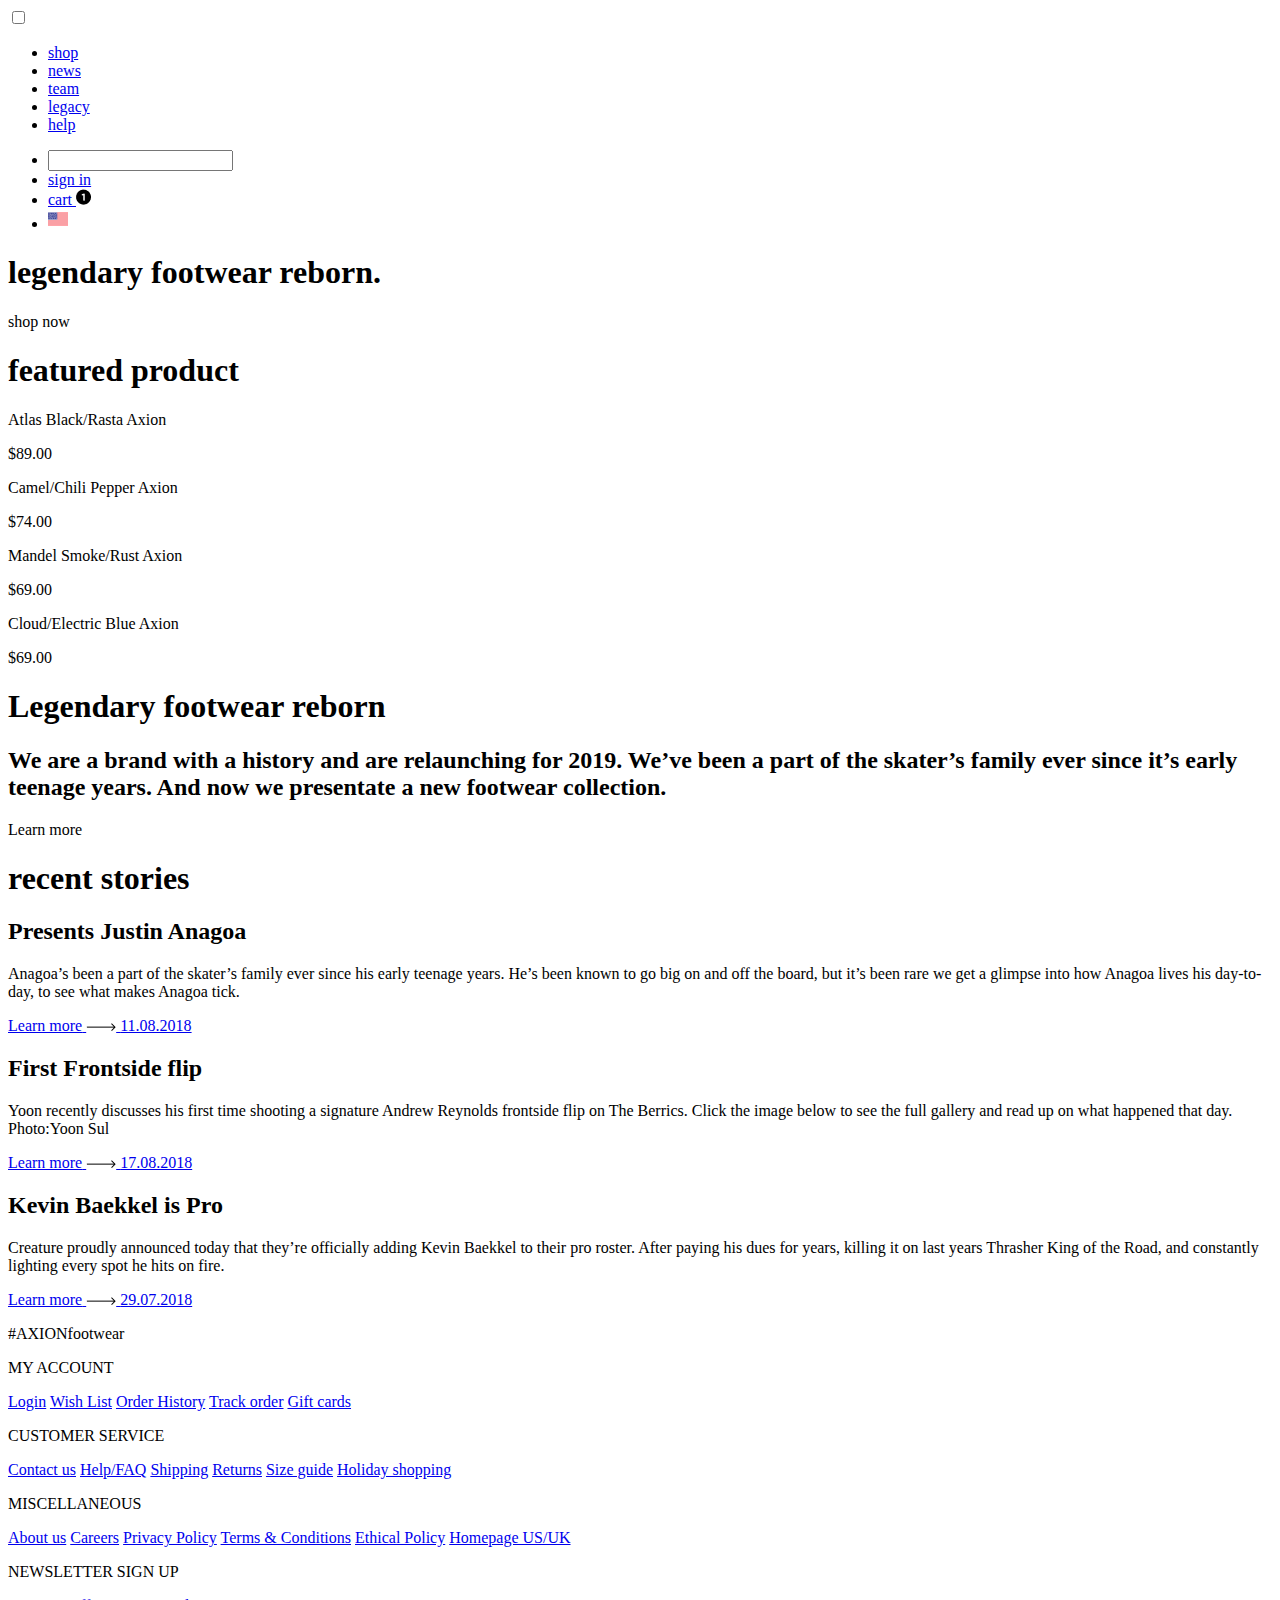
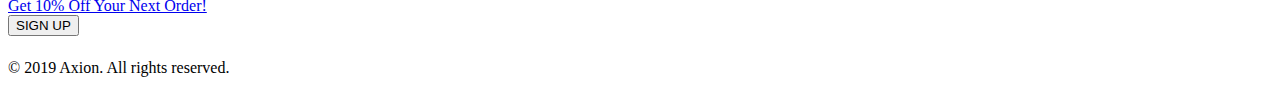
==== commit 0a1aa524: "17.03" ====
--- a/index.html
+++ b/index.html
@@ -6,7 +6,7 @@
 	<meta http-equiv="X-UA-Compatible" content="ie=edge">
 	<title>Axion</title>
 	<link rel="stylesheet" href="fonts.css">
-	<link rel="stylesheet" href="style.css">
+	<link rel="stylesheet" href="15,03.css">
 </head>
 <body>
   <div class="wrapper">
@@ -291,7 +291,7 @@
 					<a href=""><i class="pinterest"><img src="images/pinterest.png" alt=""></i></a>
 				</div>
 			</div>
-
+				
 		  </div>
 				<div class="copyright">© 2019 Axion. All rights reserved.
 		  		</div>
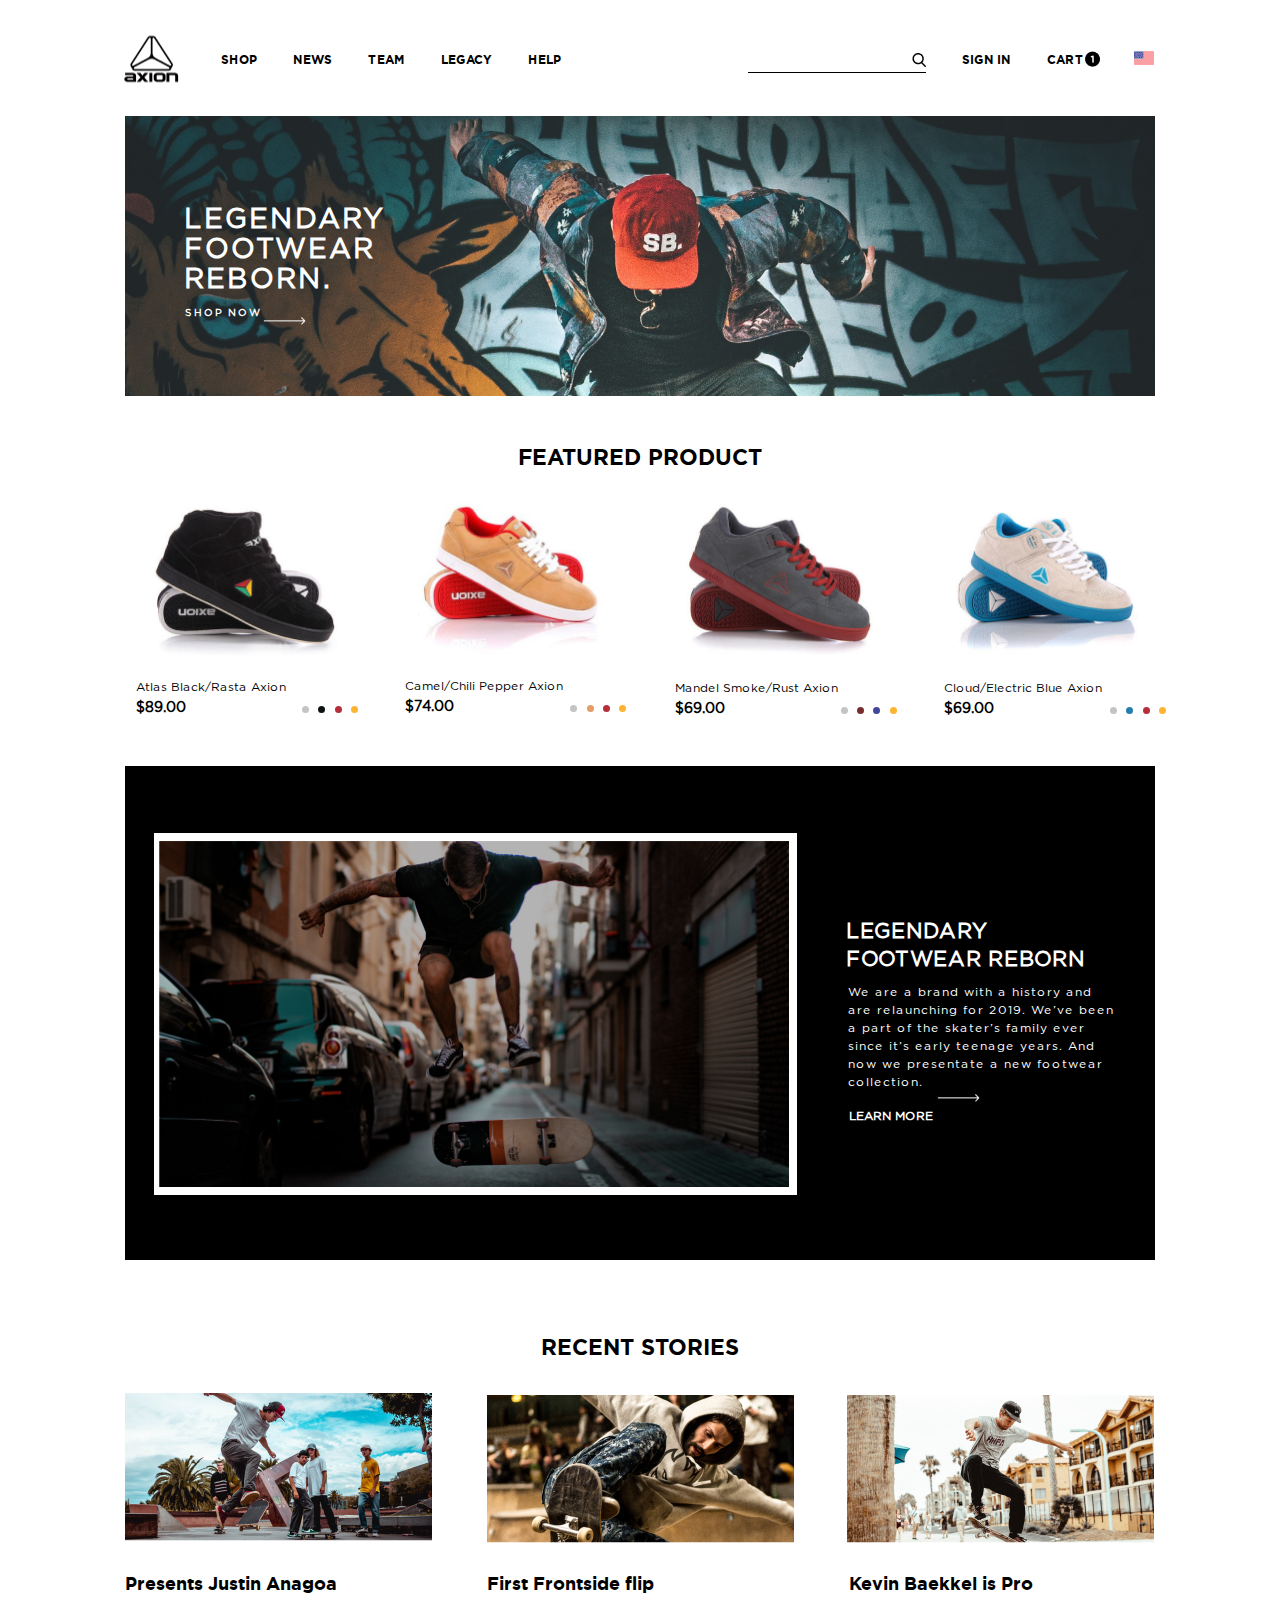
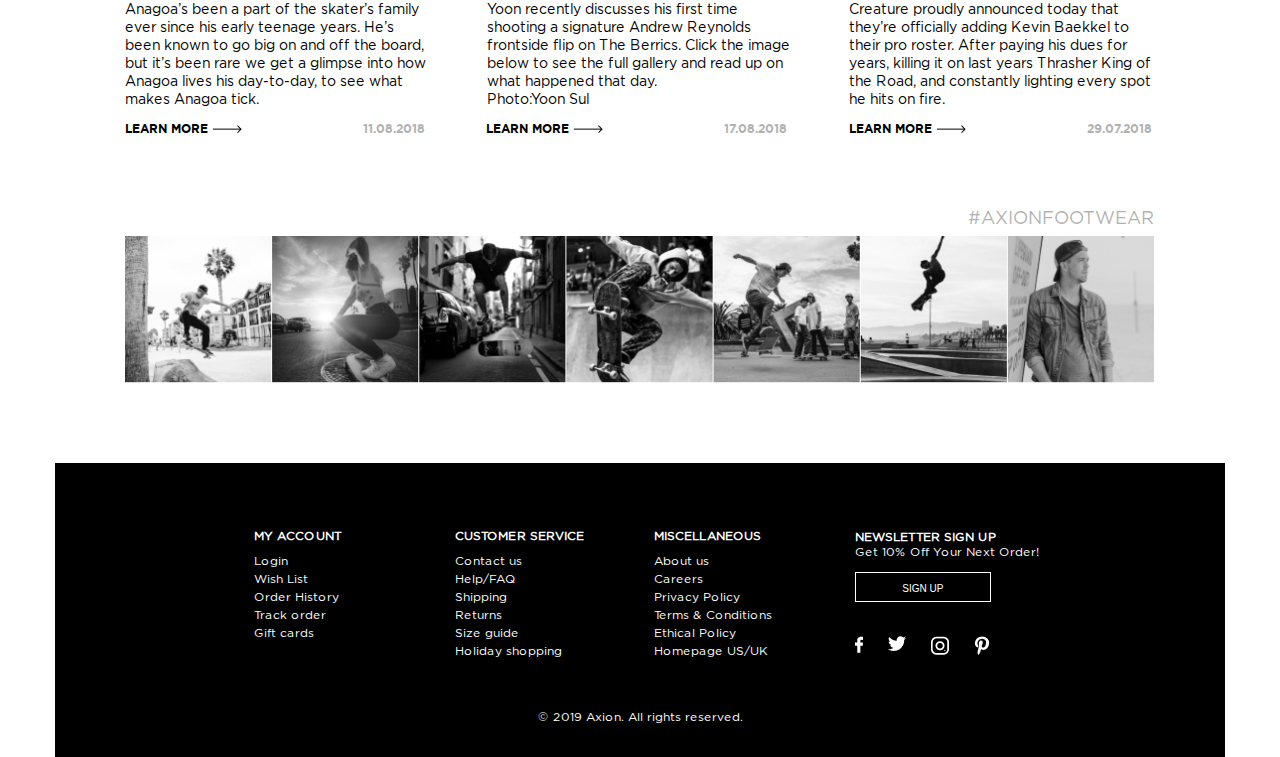
==== commit dd4ec806: "18.03" ====
--- a/index.html
+++ b/index.html
@@ -6,7 +6,7 @@
 	<meta http-equiv="X-UA-Compatible" content="ie=edge">
 	<title>Axion</title>
 	<link rel="stylesheet" href="fonts.css">
-	<link rel="stylesheet" href="15,03.css">
+	<link rel="stylesheet" href="style.css">
 </head>
 <body>
   <div class="wrapper">
--- a/style.css
+++ b/style.css
@@ -0,0 +1,2623 @@
+body {
+    -webkit-box-sizing: border-box;
+    -moz-box-sizing: border-box;
+    box-sizing: border-box;
+    margin: 0;
+    font-family: "Gotham Pro";
+    display: flex;
+    flex-direction: column;
+    min-height: 100vh;
+
+}
+
+
+.wrapper {
+    margin: auto;
+    max-width: 1170px;
+}
+
+.logo {
+    width: 55px;
+    height: 55px;
+    background: url(images/logo.png);
+    background-repeat: no-repeat;
+    background-position: center center;
+    margin-right: 5px;
+    background-size: cover;
+}
+
+#checkbox-menu {
+    display: none;
+}
+
+
+.header {
+    margin: 0 auto;
+    max-width: 1170px;
+    height: 96px;
+
+}
+
+.menu-container {
+    display: flex;
+    height: 60px;
+    max-width: 1170px;
+    padding-top: 31px;
+    padding-left: 65px;
+    padding-right: 68px;
+}
+
+.menu {
+    display: flex;
+    width: 1170px;
+    justify-content: space-between;
+}
+
+.menu-left {
+    display: flex;
+    height: 55px;
+    max-width: 486px;
+    align-items: center;
+    justify-content: center;
+    padding-left: 4px;
+}
+
+.menu-left-list {
+    margin: 0;
+    padding-left: 6px;
+}
+
+.menu-right {
+    display: flex;
+    max-width: 500px;
+    align-items: center;
+    justify-content: space-between;
+    position: relative;
+}
+
+.menu-right-list {
+    margin-top: 14px;
+    margin-right: 38px;
+}
+
+
+li {
+    display: inline-block;
+    list-style-type: none;
+    margin-left: 31px;
+    font-family: "Gotham Pro bold";
+    text-transform: uppercase;
+    letter-spacing: 0.3px;
+    cursor: pointer;
+
+}
+
+
+.menu__link {
+    text-decoration: none;
+    color: #000;
+    font-size: 12px;
+    justify-content: space-between;
+}
+
+
+.search input {
+    width: 154px;
+    height: 18px;
+    padding: 3px 12px;
+    outline: none;
+    border: none;
+    border-bottom: 1px solid #000;
+    background-image: url(images/search.png);
+    background-repeat: no-repeat;
+    background-position: right;
+}
+
+.cart {
+    position: absolute;
+    top: 20px;
+    right: 57px;
+}
+
+.container {
+    background-position: 5px 5px;
+    margin-left: 10px;
+}
+
+.flag {
+    position: absolute;
+    top: 17px;
+    right: 3px;
+}
+
+.main {
+    display: flex;
+    justify-content: center;
+    max-width: 1030px;
+}
+
+.wrapper-top-picture {
+    
+    max-width: 1030px;
+    max-height: 280px;
+    width: 100%;
+    position: relative;
+    margin: auto;
+    margin-left: 70px;
+    color: #fff;
+    display: flex;
+    top: 20px;
+
+}
+
+.top-image {
+    width: 1030px;
+    height: 280px;
+    background: no-repeat 100% 100% url('images/top picture.jpg');
+}
+
+.top-picture-text {
+    display: flex;
+    flex-direction: column;
+    color: #fff;
+    position: absolute;
+    left: 59px;
+    bottom: 61px;
+    text-transform: uppercase;
+    font-weight: bold;
+    letter-spacing: 2px;
+}
+
+.top-picture-text h1 {
+    font-size: 28px;
+    text-transform: uppercase;
+    line-height: 30px;
+    margin-bottom: 6px;
+    width: 37%;
+}
+
+.top-picture-text>p {
+    font-size: 10px;
+    line-height: 18px;
+    font-weight: 900;
+    width: 88%;
+    margin: 4px;
+    margin-left: 1px;
+    display: inline-flex;
+    position: relative;
+}
+
+.arrow1 {
+    background: no-repeat url(images/Arrow.png);
+    background-size: 100%;
+    width: 43px;
+    height: 13px;
+    position: absolute;
+    top: 131px;
+    left: 79px;
+}
+
+
+.featured-product>h1 {
+    text-transform: uppercase;
+    font-size: 22px;
+    font-weight: bold;
+    text-align: center;
+    padding-top: 53px;
+    font-family: "Gotham Pro bold";
+}
+
+.products {
+    display: flex;
+    justify-content: space-between;
+    position: relative;
+    height: 173px;
+    padding-left: 51px;
+    padding-right: 87px;
+}
+
+.product-container {
+    font-size: 12px;
+    padding-top: 0px;
+    max-width: 194px;
+    line-height: 8px;
+    margin-right: 0;
+    padding-left: 30px;
+}
+
+#product1 {
+    padding-top: 16px;
+
+}
+
+.product1-img {
+    background: no-repeat url(images/product1.png);
+    background-position: center center;
+    background-size: contain;
+    width: 187px;
+    height: 173px;
+    margin-left: 16px;
+}
+
+.product2-img {
+    background: no-repeat url(images/product2.png);
+    background-position: center center;
+    background-size: cover;
+    width: 187px;
+    height: 173px;
+    margin-left: 12px;
+}
+
+#product2 {
+    margin-top: 27px;
+}
+
+#product3 {
+    margin-top: 29px;
+}
+
+#product3-price {
+    padding-left: 31px;
+}
+
+.product3-img {
+    background: no-repeat url(images/product3.png);
+    background-position: center center;
+    background-size: cover;
+    width: 187px;
+    height: 173px;
+    margin-left: 11px;
+}
+
+#product4 {
+    margin-top: 29px;
+}
+
+#product4-price {
+    padding-left: 32px;
+}
+
+
+.product4-img {
+    background: no-repeat url(images/product4.png);
+    background-position: center center;
+    background-size: cover;
+    width: 187px;
+    height: 173px;
+    margin-left: 7px;
+}
+
+.price-color {
+    font-size: 14px;
+    font-weight: 600;
+    display: inline-flex;
+    justify-content: space-between;
+
+}
+
+.price, .color-pick {
+    display: inline-block;
+}
+
+
+.color-pick {
+    cursor: pointer;
+    display: inline-flex;
+    width: 56px;
+    justify-content: space-between;
+    padding-left: 101px;
+    padding-top: 2px;
+}
+
+.price {
+    padding-right: 15px;
+}
+
+#color-pick__grey {
+    background-color: #C4C4C4;
+    width: 7px;
+    height: 7px;
+    border-radius: 50%;
+}
+
+#color-pick__black {
+    background-color: #0E1211;
+    width: 7px;
+    height: 7px;
+    border-radius: 50%;
+}
+
+#color-pick__red {
+    background-color: #B62E3C;
+    width: 7px;
+    height: 7px;
+    border-radius: 50%;
+}
+
+#color-pick__yellow {
+    background-color: #FDB431;
+    width: 7px;
+    height: 7px;
+    border-radius: 50%;
+}
+
+#color-pick__orange {
+    background-color: #E29D69;
+    width: 7px;
+    height: 7px;
+    border-radius: 50%;
+}
+
+#color-pick__dark-red {
+    background-color: #762E31;
+    width: 7px;
+    height: 7px;
+    border-radius: 50%;
+}
+
+#color-pick__blue {
+    background-color: #41479B;
+    width: 7px;
+    height: 7px;
+    border-radius: 50%;
+}
+
+#color-pick__light-blue {
+    background-color: #257DA9;
+    width: 7px;
+    height: 7px;
+    border-radius: 50%;
+}
+
+.wrapper-info {
+    margin: auto;
+    max-width: 1030px;
+    position: relative;
+    background: #000;
+    color: #fff;
+    display: flex;
+    padding-bottom: 65px;
+ 
+}
+
+.info-image {
+    width: 745px;
+    height: 362px;
+    background: no-repeat 100% 100% url(images/infoimage.jpg);
+    display: flex;
+    background-size: cover;
+    margin-left: 29px;
+    margin-top: 67px;
+    align-items: center;
+    justify-content: center;
+
+}
+
+
+.play-sign {
+    background: no-repeat 100% 100% url(images/Group17.png);
+    background-size: contain;
+    width: 57px;
+    height: 57px;
+
+}
+
+.info {
+    margin-top: 110px;
+}
+
+.info-text {
+    display: flex;
+    flex-direction: column;
+    max-width: 358px;
+}
+
+.info-text h1 {
+    font-size: 21px;
+    text-transform: uppercase;
+    line-height: 28px;
+    letter-spacing: 0.7px;
+    margin-bottom: 1px;
+    width: 69%;
+    padding-left: 49px;
+    padding-top: 137px;
+}
+
+.info-text h2 {
+    font-family: "Gotham Pro";
+    font-weight: 400;
+    font-size: 12px;
+    line-height: 18px;
+    letter-spacing: 1px;
+    margin-bottom: 13px;
+    width: 75%;
+    padding-left: 4vw;
+    padding-top: 0px;
+}
+
+.info-text>p {
+    font-size: 12px;
+    line-height: 18px;
+    font-weight: 900;
+    margin-block-start: 0;
+    width: 88%;
+    padding-top: 3px;
+    padding-left: 4.1vw;
+    text-transform: uppercase;
+    position: relative;
+    display: flex;
+
+}
+
+.arrow2 {
+    background: no-repeat url(images/Arrow.png);
+    background-size: 100%;
+    width: 43px;
+    height: 13px;
+    position: absolute;
+    top: 328px;
+    right: 175px;
+}
+
+.recent-stories>h1 {
+    display: block;
+    text-transform: uppercase;
+    font-size: 22px;
+    text-align: center;
+    padding-top: 59px;
+    font-weight: 900;
+    font-family: "Gotham Pro bold";
+}
+
+.stories {
+    display: flex;
+    margin: 0 70px;
+}
+
+.story1-image {
+    height: 147px;
+    width: 307px;
+    background: no-repeat 90% 90% url('images/story1.jpg');
+    padding-top: 22px;
+}
+
+.story2-image {
+    height: 147px;
+    width: 307px;
+    background: no-repeat 100% 100% url('images/story2.jpg');
+    padding-top: 22px;
+    margin-left: 55px;
+
+}
+
+.story2 .story-container {
+    margin-left: 55px;
+}
+
+.story2 .learn-more {
+    margin-left: 54px;
+}
+
+.story3-image {
+    height: 147px;
+    width: 307px;
+    background: no-repeat 100% 100% url('images/story3.jpg');
+    padding-top: 22px;
+    margin-left: 53px;
+
+}
+
+.story3 .story-container {
+    margin-left: 55px;
+}
+
+.story-container>h2 {
+    font-size: 18px;
+    font-family: "Gotham Pro bold";
+    font-weight: 900;
+    line-height: 18px;
+    padding-top: 31px;
+    margin-bottom: 0;
+    margin-top: 0;
+    width: 266px;
+}
+
+.story-container>p {
+    margin-top: 9px;
+    font-size: 14px;
+    line-height: 18px;
+    margin-bottom: 6px;
+    width: 305px;
+}
+
+.learn-more {
+    text-decoration: none;
+    text-transform: uppercase;
+    font-size: 12.2px;
+    color: #000;
+    display: flex;
+    left: 12px;
+    height: 20px;
+
+}
+
+.learn-more p {
+    margin-top: 5px;
+    font-family: "Gotham Pro bold";
+
+}
+
+.story1-image {
+    display: flex;
+    position: relative;
+}
+
+.arrow3 {
+    background: no-repeat url(images/Arrow-black.png);
+    background-size: 100%;
+    width: 28px;
+    height: 13px;
+    position: absolute;
+}
+
+.date {
+    display: inline-flex;
+    font-size: 12px;
+    opacity: 0.3;
+    padding-left: 117px;
+}
+
+.gallery {
+    padding-top: 76px;
+
+
+}
+
+.images {
+    display: flex;
+    justify-content: center;
+    margin-top: 8px;
+    width: 1030px;
+}
+
+.hashtag {
+    display: flex;
+    justify-content: flex-end;
+    font-size: 18px;
+    padding-right: 71px;
+    text-transform: uppercase;
+    opacity: 0.3;
+}
+
+
+.image1 {
+    display: flex;
+    background: no-repeat url(images/gallery1.jpg);
+    height: 147px;
+    width: 147px;
+    background-size: contain;
+}
+
+.image2 {
+    background: no-repeat url(images/gallery2.jpg);
+    height: 147px;
+    width: 147px;
+    background-size: contain;
+}
+
+.image3 {
+    background: no-repeat url(images/gallery3.jpg);
+    height: 147px;
+    width: 147px;
+    background-size: contain;
+}
+
+.image4 {
+    background: no-repeat url(images/gallery4.jpg);
+    height: 147px;
+    width: 147px;
+    background-size: contain;
+}
+
+.image5 {
+    background: no-repeat url(images/gallery5.jpg);
+    height: 147px;
+    width: 147px;
+    background-size: contain;
+}
+
+.image6 {
+    background: no-repeat url(images/gallery6.jpg);
+    height: 147px;
+    width: 147px;
+    background-size: contain;
+}
+
+.image7 {
+    background: no-repeat url(images/gallery7.jpg);
+    height: 147px;
+    width: 147px;
+    background-size: contain;
+}
+
+.images {
+    display: grid;
+    grid-template-columns: 147px 1fr 1fr 1fr 1fr 1fr 1fr 1fr;
+    margin-left: 70px;
+    margin-top: 8px;
+    margin-bottom: 80px;
+}
+
+.wrapper-footer {
+    max-width: 1170px;
+    background: #000;
+}
+
+.footer {
+    max-width: 1170px;
+    min-height: max-content;
+    margin-top: auto;
+    color: #fff;
+    display: flex;
+    margin-left: 17%;
+
+}
+
+
+.footer-links {
+    display: flex;
+    flex-direction: column;
+    margin-bottom: 9px;
+    margin-right: 71px;
+}
+
+.footer-links>a {
+    color: #fff;
+    text-decoration: none;
+    font-size: 12px;
+    line-height: 18px;
+    list-style: column;
+    display: inline-block;
+
+}
+
+
+.footer-links>p:first-child {
+    margin-top: 68px;
+    margin-bottom: 10px;
+    font-size: 12px;
+    font-weight: 800;
+    letter-spacing: 0.1px;
+    margin-right: 30px;
+    width: 100px;
+}
+
+a {
+    line-height: 17px;
+}
+
+
+.footer-links:nth-child(2) {
+    margin-left: 0;
+    width: 120px;
+}
+
+.footer-links:nth-child(2) p {
+    width: 150px;
+    margin-right: 0;
+}
+
+.footer-links:nth-child(3) {
+    margin-left: 8px;
+}
+
+.footer-links:nth-child(4) {
+    margin-left: 0;
+}
+
+.footer-links:nth-child(4) p {
+    width: 150px;
+    margin-bottom: 0;
+    margin-top: 69px;
+}
+
+.discount {
+    margin-bottom: 9px;
+}
+
+.discount a {
+    text-decoration: none;
+    font-size: 12px;
+    color: #fff;
+    line-height: 13px;
+    word-spacing: 0;
+}
+
+.button {
+    width: 136px;
+    height: 30px;
+    font-size: 10px;
+    color: #fff;
+    padding-top: 4px;
+    background: #000;
+    border: 1.5px solid #fff;
+    margin-top: 3px;
+}
+
+.social-media {
+    display: flex;
+    column-gap: 25px;
+    padding-top: 34px;
+    padding-left: 0px;
+    margin-bottom: 39px;
+}
+
+.copyright {
+    display: block;
+    text-align: center;
+    max-width: 1170px;
+    font-size: 12px;
+    padding-top: 5px;
+    color: #fff;
+    margin-bottom: 0;
+    padding-bottom: 33px;
+}
+
+
+@media (max-width: 1024px) {
+
+.wrapper {
+    margin: auto;
+    max-width: 1024px;
+    width: 100%;
+}
+
+.header {
+    margin: 2px auto;
+    max-width: 1024px;
+}
+
+.logo {
+    width: 85px;
+    background-size: 61px 61px;
+    background-position: 7px -2px;
+}
+
+.menu-container {
+    padding-left: 37px;
+    padding-top: 26px;
+    padding-right: 44px;
+    align-items: center;
+}
+
+.menu-left-list {
+    width: 399px;
+    display: flex;
+    justify-content: space-between;
+}
+
+.menu-right-list {
+    padding-right: 0;
+    padding-left: 6px;
+    width: 463px;
+    display: flex;
+    justify-content: space-between;
+    margin-top: 17px;
+}
+
+.search {
+    margin-left: 70px;
+    margin-right: 9px;
+}
+
+.search input {
+    width: 135px;
+
+}
+
+
+li:last-child {
+    padding-right: 53px;
+}
+
+li {
+    margin-left: 0;
+}
+
+.cart {
+    top: 22px;
+    right: 94px;
+}
+
+.flag {
+    top: 21px;
+    right: 49px;
+}
+
+.main {
+    max-width: 1024px;
+}
+
+.wrapper-top-picture {
+    max-width: 930px;
+    max-height: 251px;
+    top: 29px;
+    margin-left: 47px;
+}
+
+
+.top-image {
+    background: no-repeat 49% url('images/top picture.jpg');
+    width: 930px;
+    height: 252px;
+    background-size: 100%;
+}
+
+.top-picture-text {
+    left: 55px;
+    bottom: 54px;
+    letter-spacing: 1.5px;
+}
+
+.top-picture-text>p {
+    margin-top: 0;
+}
+
+
+.moto>p3 {
+    left: 53px;
+    top: 187px;
+}
+
+.featured-product>h1 {
+    padding-top: 75px;
+    margin-bottom: 0;
+    }
+
+.product1 .product-container {
+    padding-top: 18px;
+}
+
+#product1 {
+    padding-left: 6px;
+    padding-top: 20px;
+}
+
+.product1-img {
+    width: 172px;
+}
+
+.product1 .price {
+    padding-left: 5px;
+}
+
+.product1 .color-pick {
+    padding-right: 19px;
+}
+
+.product2-img {
+    width: 175px;
+    height: 156px;
+    margin-left: 17px
+}
+
+#product2 {
+    padding-left: 11px;
+    margin-top: 40px;
+}
+
+.product2 .price {
+    padding-left: 11px;
+ }
+
+.product2 .color-pick {
+    padding-right: 12px;
+
+}
+
+
+.product3-img {
+    width: 170px;
+    height: 161px;
+    margin-left: 25px;
+}
+
+#product3 {
+    padding-left: 17px;
+    margin-top: 34px;
+}
+
+.product3 .price {
+    padding-left: 15px;
+}
+
+.product3 .color-pick {
+    padding-right: 9px;
+}
+
+
+.product4-img {
+    width: 174px;
+    height: 158px;
+    margin-left: 29px;
+}
+
+#product4 {
+    padding-left: 21px;
+    margin-top: 38px;
+}
+
+.product4 .price {
+    padding-left: 21px;
+}
+
+.product4 .color-pick {
+    padding-right: 3px;
+}
+
+.products {
+    display: flex;
+    padding-left: 22px;
+    padding-right: 72px;
+}
+
+.product-container {
+    padding-top: 25px;
+    padding-left: 30px;
+
+}
+
+.price {
+    padding-left: 24px;
+}
+
+.price-color {
+    font-size: 14px;
+    font-family: 'Gotham Pro bold';
+    display: inline-flex;
+    width: 211px;
+}
+
+.color-pick {
+    width: 50px;
+    padding-left: 79px;
+    padding-top: 1px;
+}
+
+
+.info {
+    margin-top: 157px;
+    padding-bottom: 0px;
+}
+
+.wrapper-info {
+    max-width: 930px;
+    width: 100%;
+    position: relative;
+    margin-left: 46px;
+    padding-bottom: 59px;
+}
+
+.info-image {
+    height: 325px;
+    width: 579px;
+    background-position: 14% 9%;
+    background-size: cover;
+    align-items: center;
+    display: flex;
+    margin-top: 11vh;
+    margin-left: 3vw;
+    justify-content: center;
+}
+
+.play-sign {
+    background: no-repeat 100% 100% url(images/Group17.png);
+    background-size: contain;
+    width: 57px;
+    height: 57px;
+    margin-top: 0;
+}
+
+.info-text {
+    max-width: 318px;
+    display: flex;
+    flex-direction: column;
+    justify-content: flex-start;
+    margin: 117px 6px 0 0px;
+}
+
+.info-text h1 {
+    padding-top: 0;
+    width: 80%;
+    padding-left: 42px;
+}
+
+.info-text h2 {
+    font-size: 13px;
+    line-height: 17px;
+    margin-top: 4px;
+    margin-bottom: 10px;
+    width: 79%;
+    letter-spacing: 0;
+    padding-left: 42px;
+}
+
+    .info-text>p {
+        font-size: 11px;
+        line-height: 16px;
+        padding-left: 43px;
+    }
+
+    .arrow2 {
+        background: no-repeat url(images/Arrow.png);
+        width: 46px;
+        height: 13px;
+        position: absolute;
+        top: 296px;
+        right: 138px;
+    }
+
+    .recent-stories {
+        height: 100%;
+        margin-bottom: 88px;
+    }
+
+    .recent-stories>h1 {
+        font-size: 22px;
+        padding-top: 69px;
+    }
+
+    .stories {
+        display: flex;
+        justify-content: space-between;
+        margin-left: 46px;
+        margin-right: 41px;
+    }
+
+    .story-container {
+        width: 277px;
+    }
+
+    .story-container>p {
+        font-size: 13px;
+        width: 100%;
+        line-height: 16px;
+        margin-bottom: 18px;
+    }
+
+    .story-container>h2 {
+        padding-top: 29px;
+    }
+
+
+    .story1 h2 {
+        padding-top: 9px;
+    }
+
+    .story1-image {
+        background: no-repeat url('images/story1-768.png');
+        background-size: 90%;
+        margin-top: 24px;
+    }
+
+    .story1 {
+        width: 277px;
+        margin: 0;
+        flex-basis: 33%;
+    }
+
+
+    .story2 {
+        margin-right: -53px;
+    }
+
+    .story2-image {
+        width: 277px;
+        padding-top: 22px;
+        margin-right: 99px;
+        margin-bottom: 3px;
+        background-position: -18px 23px;
+        background-size: 110%;
+
+    }
+
+    .story2 .story-container {
+        margin-left: 50px;
+        margin-right: 10px;
+    }
+
+    .story2 .learn-more {
+        margin-left: 50px;
+    }
+    .story3 {
+        width: 277px;
+        margin: 0;
+        flex-basis: 33%;
+    }
+
+    .story3-image {
+        width: 276px;
+        padding-top: 23px;
+        margin-left: 0;
+        margin-bottom: 3px;
+        background-position: -13px 24px;
+        background-size: 110%;
+    }
+
+    .story3 .story-container {
+        margin-left: 0;
+    }
+
+    .story3 .date {
+        padding-left: 83px;
+    }
+
+    .date {
+        padding-left: 92px;
+    }
+
+
+    .gallery {
+        padding-top: 0;
+    }
+
+    .hashtag {
+        display: flex;
+        justify-content: flex-end;
+        font-size: 18px;
+        padding-right: 47px;
+        text-transform: uppercase;
+        opacity: 0.3;
+    }
+
+
+    .image1 {
+        display: flex;
+        background: no-repeat url(images/gallery1.jpg);
+        height: 132px;
+        width: 132px;
+        background-size: contain;
+    }
+
+    .image2 {
+        background: no-repeat url(images/gallery2.jpg);
+        height: 132px;
+        width: 132px;
+        background-size: contain;
+    }
+
+    .image3 {
+        background: no-repeat url(images/gallery3.jpg);
+        height: 132px;
+        width: 132px;
+        background-size: contain;
+    }
+
+    .image4 {
+        background: no-repeat url(images/gallery4.jpg);
+        height: 132px;
+        width: 132px;
+        background-size: contain;
+    }
+
+    .image5 {
+        background: no-repeat url(images/gallery5.jpg);
+        height: 132px;
+        width: 132px;
+        background-size: contain;
+    }
+
+    .image6 {
+        background: no-repeat url(images/gallery6.jpg);
+        height: 132px;
+        width: 132px;
+        background-size: contain;
+    }
+
+    .image7 {
+        background: no-repeat url(images/gallery7.jpg);
+        height: 132px;
+        width: 132px;
+        background-size: contain;
+    }
+
+    .images {
+        display: inline-flex;
+        margin: 7px 0px 94px 46px;
+        max-width: 930px;
+    }
+
+    .wrapper-footer {
+        max-width: 1024px;
+    }
+
+    .footer {
+
+        margin-left: 60px;
+    }
+
+
+    .footer-links>p:first-child {
+        margin-top: 66px;
+    }
+
+    .footer-links:nth-child(4) p {
+        margin-bottom: 1px;
+    }
+
+    .footer-links:nth-child(2) {
+        margin-left: 0;
+    }
+
+    .footer-links:nth-child(3) {
+        margin-left: 9px;
+    }
+
+    .footer-links {
+        margin-left: 66px;
+    }
+
+    .copyright {
+
+        padding-top: 6px;
+    }
+}
+
+@media (max-width: 768px) {
+
+    .wrapper {
+        margin: auto;
+        max-width: 768px;
+        margin-left: 0px;
+    }
+
+    .header {
+        margin: 0 auto;
+        max-width: 768px;
+        height: 110px;
+    }
+
+    .menu-container {
+        max-width: 768px;
+        padding-left: 0
+    }
+
+    #logo1 {
+        height: 0;
+        display: none;
+    }
+
+    .logo2 {
+        background: url(images/Axion-logo-1.png) no-repeat;
+        width: 156px;
+        height: 33px;
+        margin-top: 6px;
+        margin-left: 40px;
+    }
+
+    .menu-left-list,
+    .menu-right-list {
+        display: none;
+    }
+
+    .menu-left {
+        justify-content: flex-start;
+    }
+
+    .checkbox {
+        position: absolute;
+        top: 21px;
+        right: 2.8rem;
+        width: 61px;
+        height: 60px;
+        z-index: 1;
+        opacity: 1;
+        cursor: pointer;
+    }
+
+    .hamburger {
+        position: absolute;
+        top: 21px;
+        right: 3rem;
+        width: 52px;
+        height: 60px;
+        z-index: 2;
+        display: flex;
+        align-items: center;
+        justify-content: center;
+        /*border-radius: 50%;*/
+    }
+
+    .hamburger>div {
+        position: absolute;
+        width: 60px;
+        height: 9px;
+        background-color: #000;
+    }
+
+    .hamburger>div:after {
+        content: '';
+        position: absolute;
+        width: 60px;
+        height: 9px;
+        top: 17px;
+        left: 0;
+        background-color: #000;
+    }
+
+    .top-image {
+        background-size: 200%;
+        min-height: 420px;
+        background-position: -131px 0;
+    }
+
+    .wrapper-top-picture {
+        top: 0;
+        margin-left: 1px;
+        max-width: 768px;
+        min-height: 415px;
+    }
+
+    .top-picture-text {
+        left: 45px;
+        bottom: 70px;
+    }
+
+    .top-picture-text h1 {
+        font-size: 48px;
+        text-transform: uppercase;
+        line-height: 48px;
+        margin-bottom: 46px;
+    }
+
+    .arrow1 {
+        background: no-repeat url(images/Arrow.png);
+        background-size: 100%;
+        width: 75px;
+        height: 13px;
+        position: absolute;
+        display: block;
+        top: 235px;
+        left: 126px;
+    }
+    .top-picture-text>p {
+        font-size: 17px;
+        line-height: 23px;
+        display: block;
+        width: 300px;
+        position: relative;
+    }
+
+    .featured-product>h1 {
+        font-size: 30px;
+        padding-top: 40px;
+        margin-right: 14px;
+    }
+
+    .products {
+        display: flex;
+        max-width: 100%;
+        justify-content: space-between;
+        height: 100%;
+        padding-bottom: 26px;
+    }
+
+    .product-container {
+        justify-content: space-between;
+        font-size: 20px;
+        line-height: 15px;
+        padding-left: 0;
+        margin-left: 26px;
+    }
+
+    .product1-img {
+        padding-top: 62px;
+        width: 227px;
+        margin-left: 53px;
+    }
+
+    #product1 {
+        margin-top: 0;
+        padding-left: 33px;
+        letter-spacing: 0.2px;
+        width: 265px;
+        display: inline-flex;
+    }
+
+    .product1 .price {
+        padding-top: 4px;
+    }
+
+    .product2 .price {
+        padding-left: 4px;
+        line-height: 19px;
+    }
+
+    .product2 {
+        margin-left: 155px;
+        margin-top: 3px;
+        margin-right: 181px;
+    }
+
+    .product2-img {
+        width: 96%;
+        height: 160px;
+        margin-top: 32px;
+        padding-top: 2px;
+        padding-left: 54px;
+    }
+
+    #product2 {
+        padding-left: 13px;
+        margin-top: 57px;
+        width: 266px;
+    }
+
+    .product3 {
+        display: none;
+    }
+
+    .product4 {
+        display: none;
+    }
+
+
+    .price-color {
+        font-size: 25px;
+        padding-top: 0;
+        padding-left: 29px;
+        display: inline-flex;
+        justify-content: space-between;
+    }
+
+    .product2 .price-color {
+        padding-left: 5px;
+    }
+
+
+    .color-pick {
+        width: 95px;
+        padding-left: 53px;
+        padding-bottom: 0px;
+        display: inline-flex;
+        justify-content: space-between;
+        cursor: pointer;
+    }
+
+    .product2 .color-pick {
+        padding-left: 70px;
+    }
+
+    .color-pick>span {
+        margin-right: 5px;
+    }
+
+
+    #color-pick__black {
+        width: 20px;
+        height: 20px;
+    }
+
+    #color-pick__grey {
+        width: 20px;
+        height: 20px;
+    }
+
+    #color-pick__red {
+        width: 20px;
+        height: 20px;
+    }
+
+    #color-pick__yellow {
+        width: 20px;
+        height: 20px;
+    }
+
+    #color-pick__orange {
+        width: 20px;
+        height: 20px;
+    }
+
+    .triangle {
+        border-bottom: 35px solid #000;
+        border-right: 100vw solid #fff;
+        outline: none;
+    }
+
+    .wrapper-info {
+        max-width: 768px;
+        margin: 0;
+        align-items: center;
+        text-align: center;
+        display: flex;
+        flex-direction: column;
+        justify-content: flex-start;
+        min-height: 600px;
+        padding: 0.8vw 0 0 0vw;
+    }
+
+    .info {
+        margin-top: 34px;
+    }
+
+    .info-text {
+        align-items: center;
+        text-align: center;
+        background: #000;
+        margin-left: 0;
+        margin-top: 19px;
+        max-width: none;
+    }
+
+    .info-text h1 {
+        font-size: 29px;
+        line-height: 37px;
+        position: relative;
+        letter-spacing: 0.7px;
+        margin-bottom: 15px;
+        padding-left: 5px;
+        padding-top: 8px;
+        width: 100%;
+    }
+
+    .info-text h2 {
+        font-size: 19px;
+        font-weight: 400;
+        line-height: 24px;
+        width: 90vw;
+        margin-top: 0;
+        padding-top: 0px;
+        word-spacing: 1px;
+        letter-spacing: .3px;
+        padding-left: 4px;
+        font-family: "Gotham Pro";
+        }
+
+    .info-image {
+        order: 2;
+        width: 89vw;
+        height: 383px;
+        margin-right: 3%;
+        margin-top: 28px;
+    }
+
+    .info-text>p {
+        display: none;
+    }
+
+    .arrow2 {
+        display: none;
+    }
+
+    .recent-stories {
+        background: #000;
+        padding-bottom: 40px;
+        margin-bottom: 0;
+    }
+
+    .recent-stories>h1 {
+        font-size: 30px;
+        padding-top: 17.4vh;
+        background: #000;
+        color: #fff;
+        margin: 0;
+
+    }
+
+    .stories {
+        margin-left: 42px;
+
+    }
+
+    .story-container {
+        padding-top: 25px;
+        width: 314px;
+    }
+
+    .story1 {
+        min-width: 349px;
+        background: #000;
+        color: #fff;
+    }
+
+
+    .story1-image {
+        background: no-repeat url(images/story1-768.png);
+        background-size: contain;
+        margin-top: 44px;
+        height: 142px;
+        width: 308px;
+    }
+
+    .story1 h2 {
+        padding-top: 7px;
+    }
+
+
+    .story-container>h2 {
+        font-size: 25px;
+        font-family: "Gotham Pro bold";
+        font-weight: 900;
+        line-height: 18px;
+        padding-top: 9px;
+        margin-bottom: 0;
+        margin-top: 0;
+        width: 304px;
+    }
+
+    .story-container>.arrow {
+        margin-top: 5px;
+        width: 47px;
+
+    }
+
+    .story2 {
+        width: 312px;
+        margin: 0;
+        background: #000;
+        color: #fff;
+    }
+
+    .story2-image {
+        width: 313px;
+        padding-top: 35px;
+        margin-left: 0;
+        margin-top: 22px;
+    }
+
+    .story2 .story-container {
+        margin-left: 0px;
+        margin-top: 7px;
+
+    }
+
+    .story2 h2 {
+        font-size: 24px;
+        padding-top: 7px;
+    }
+
+    .story3 {
+        display: none;
+    }
+
+    .story4 {
+        display: none;
+    }
+
+
+
+    h2 {
+        font-size: 23px;
+        font-family: "Gotham Pro bold";
+        margin-top: 0;
+        padding-top: 5px;
+        word-spacing: 3px;
+    }
+
+    .story-container>p {
+        font-size: 20px;
+        width: 100%;
+        line-height: 25px;
+        margin-bottom: 14px;
+        margin-top: 10px;
+    }
+
+    .learn-more {
+        font-size: 20px;
+        color: #000;
+        font-family: "Gotham Pro bold";
+        padding-top: 22px;
+        background: #000;
+        color: #fff;
+        background: no-repeat url(images/Arrow.png);
+        background-position: 158px 32px;
+        /* min-width: 100%; */
+    }
+
+
+    .date {
+        font-size: 15px;
+        padding-left: 39px;
+        opacity: 0.9;
+    }
+
+    .story1 .date {
+        padding-left: 103px;
+    }
+
+    .story2 .date {
+        padding-left: 77px;
+    }
+
+    .story2 .learn-more {
+        margin-left: 0;
+        padding-top: 19px;
+    }
+
+
+
+    .hashtag {
+        display: flex;
+        justify-content: flex-end;
+        font-size: 30px;
+        font-family: "Gotham Pro bold";
+        color: #fff;
+        opacity: 1;
+        padding-right: 42px;
+        padding-top: 85px;
+    }
+
+    .gallery {
+        background: linear-gradient(182.5deg, #000 50%, transparent 50%);
+        padding-top: 0;
+        padding-bottom: 51px;
+        /* height: 304px; */
+    }
+
+    .images {
+        display: flex;
+        justify-content: center;
+        align-items: center;
+        width: 100%;
+        flex-wrap: wrap;
+        padding-top: 11px;
+        margin: 0;
+    }
+
+    .image1 {
+        display: flex;
+        background: no-repeat url(images/gallery1.jpg);
+        height: 170px;
+        width: 170px;
+        background-size: contain;
+    }
+
+    .image2 {
+        background: no-repeat url(images/gallery2.jpg);
+        height: 170px;
+        width: 170px;
+        background-size: contain;
+    }
+
+    .image3 {
+        background: no-repeat url(images/gallery3.jpg);
+        height: 170px;
+        width: 170px;
+        background-size: contain;
+    }
+
+    .image4 {
+        background: no-repeat url(images/gallery4.jpg);
+        height: 170px;
+        width: 170px;
+        background-size: contain;
+    }
+
+    .image5 {
+        background: no-repeat url(images/gallery5.jpg);
+        height: 170px;
+        width: 170px;
+        background-size: contain;
+    }
+
+    .image6 {
+        background: no-repeat url(images/gallery6.jpg);
+        height: 170px;
+        width: 170px;
+        background-size: contain;
+    }
+
+    .image7 {
+        background: no-repeat url(images/gallery7.jpg);
+        height: 170px;
+        width: 170px;
+        background-size: contain;
+    }
+
+    .image8 {
+        background: no-repeat url(images/gallery1.jpg);
+        height: 170px;
+        width: 170px;
+        background-size: contain;
+    }
+
+    .white-bg {
+        background: linear-gradient(183.5deg, #fff 50%, transparent 50%);
+        height: 50px;
+        width: 375px;
+    }
+
+    .wrapper-footer {
+        width: 100%;
+        margin-top: 75px;
+    }
+
+    .footer {
+        margin-left: 51px;
+
+    }
+
+    .footer-links>a {
+
+        line-height: 19px;
+    }
+
+    .footer-links>p:first-child {
+        margin-top: 58px;
+        margin-bottom: 1px;
+    }
+
+    .footer-links {
+        margin-left: 0;
+        margin-right: 7px;
+    }
+
+    .footer-links:nth-child(3) {
+        margin-left: 66px;
+    }
+
+    .footer-links:nth-child(4) {
+        margin-left: 47px;
+        margin-bottom: 0;
+    }
+
+    .discount {
+        max-width: 157px;
+        margin-bottom: 1px;
+    }
+
+    .discount a {
+        text-decoration: none;
+        font-size: 12px;
+        color: #fff;
+        line-height: 13px;
+        word-spacing: 5.5px;
+    }
+
+    .button {
+        width: 143px;
+        height: 25px;
+    }
+
+    .social-media {
+        display: flex;
+        column-gap: 19px;
+        padding-top: 29px;
+        margin-bottom: 71px;
+    }
+
+    .copyright {
+        padding-top: 0px;
+    }
+}
+
+@media (max-width: 767px) {
+
+    .menu-right {
+        display: none;
+    }
+
+    .product-container {
+        max-width: none;
+    }
+
+    .product2 {
+        display: none;
+    }
+
+    .story2 {
+        display: none;
+    }
+}
+
+@media screen and (max-width: 767px) {
+    
+    .wrapper-footer {
+        background-color: #000;
+        padding-bottom: 33px;
+
+    }
+    
+    .footer {
+        width: 80%;
+        background-color: #000;
+        color: #fff;
+        display: flex;
+        justify-content: center;
+        flex-wrap: wrap;
+        margin: 0 auto;
+    
+    }
+    
+    .footer-links {
+        display: flex;
+        flex-direction: column;
+        margin-right: 20px;
+    
+    }
+    
+    .footer-links p {
+        margin-bottom: 9px;
+        font-size: 12px;
+        font-family: "Gotham Pro bold"; 
+    
+    }
+    
+    .footer-links a {
+        color: #fff;
+        text-decoration: none;
+        margin-bottom: 8px;
+        font-size: 12px;
+    }
+    
+    .copyright {
+        display: flex;
+        justify-content: center;
+    }
+    
+}
+
+@media (max-width: 376px) {
+
+    .wrapper {
+        margin: auto;
+        max-width: 375px;
+        margin-left: 0px;
+    }
+
+    .header {
+        margin: 0 auto;
+        height: auto;
+    }
+
+    .menu-container {
+        padding-top: 0;
+        padding-top: 3px;
+    }
+
+    .menu {
+        margin-top: 11px;
+    }
+
+
+    .logo2 {
+        background-size: cover;
+        width: 104px;
+        height: 22px;
+        margin-bottom: 16px;
+        margin-left: 44px;
+    }
+
+    .hamburger {
+        right: 3rem;
+        width: 37px;
+        height: 20px;
+    }
+
+    .hamburger>div {
+        position: absolute;
+        width: 42px;
+        height: 7px;
+    }
+
+
+    .hamburger>div:after {
+        content: '';
+        position: absolute;
+        width: 42px;
+        height: 7px;
+        top: 10px;
+    }
+
+    .wrapper-top-picture {
+        max-width: 375px;
+        min-height: 191px;
+    }
+
+    .top-picture {
+        display: flex;
+        justify-content: center;
+        align-items: center;
+    }
+
+    .top-image {
+        margin-top: 10px;
+        background-position: -66px -2px;
+        background-size: 189%;
+        min-height: 191px;
+    }
+
+
+    .top-picture-text h1 {
+        font-size: 18px;
+        text-transform: uppercase;
+        line-height: 20px;
+        font-family: "Gotham Pro bold";
+        margin-top: 3px;
+        margin-bottom: 12px;
+        padding-left: 2px;
+    }
+
+    .top-picture-text>p {
+        font-size: 10px;
+        line-height: 28px;
+        margin-bottom: 5px;
+    }
+
+    .arrow1 {
+        margin-left: 4px;
+        top: 85px;
+        left: 82px;
+    }
+
+    .featured-product>h1 {
+        font-size: 20px;
+        padding-top: 0;
+        margin-top: 0;
+        margin-right: 9px;
+        position: relative;
+        top: -17px
+    }
+
+    .products {
+        display: flex;
+        max-width: 375px;
+        margin-bottom: 16px;
+        margin-top: -18px;
+    }
+
+    .price-color {
+        font-size: 23px;
+        display: inline-flex;
+    }
+
+    .product1-img {
+        padding-top: 0px;
+        width: 167px;
+        margin-left: 59px;
+        background-size: contain;
+    }
+
+    #product1 {
+        margin-top: 3px;
+        padding-left: 13px;
+        padding-top: 7px;
+        width: 265px;
+        display: inline-flex;
+        margin-bottom: 0;
+    }
+
+    .product2 {
+        display: none;
+    }
+
+    .product-container {
+        font-size: 15px;
+        line-height: 15px;
+        padding-left: 0;
+        margin-left: 26px;
+        padding-top: 0;
+    }
+
+    .price-color {
+        font-size: 20px;
+        padding-left: 7px;
+    }
+
+    .color-pick {
+        width: 95px;
+        padding-left: 106px;
+        padding-top: 9px;
+        margin-bottom: 14px;
+    }
+
+    #color-pick__grey {
+        width: 15px;
+        height: 15px;
+    }
+
+    #color-pick__black {
+        width: 15px;
+        height: 15px;
+    }
+
+    #color-pick__red {
+        width: 15px;
+        height: 15px;
+    }
+
+    #color-pick__yellow {
+        width: 15px;
+        height: 15px;
+    }
+
+    .triangle {
+        border-bottom: 16px solid #000;
+        border-right: 100vw solid #fff;
+        outline: none;
+    }
+
+    .wrapper-info {
+        max-width: 375px;
+        min-height: 443px;
+        padding-bottom: 0;
+    }
+
+    .info {
+        margin-top: 14px;
+    }
+
+    .info-image {
+        margin-top: 19px;
+        width: 276px;
+        height: 155px;
+    }
+
+    .play-sign {
+        width: 21px;
+        height: 21px;
+
+    }
+
+    .info-text {
+        width: 281px;
+        align-items: center;
+        background: #000;
+        margin-left: 0;
+        margin-top: 18px;
+    }
+
+    .info-text h1 {
+        font-size: 19px;
+        line-height: 24px;
+        margin-top: 0;
+        padding-left: 5px;
+        margin-bottom: 12px;
+        width: 90%;
+    }
+
+    .info-text h2 {
+        font-size: 13px;
+        font-weight: 400;
+        line-height: 18px;
+        width: 274px;
+        margin-top: 0;
+        padding-top: 4px;
+        word-spacing: 2px;
+        padding-left: 4px;
+        font-family: "Gotham Pro";
+        letter-spacing: 0;
+    }
+
+    .recent-stories>h1 {
+        font-size: 20px;
+        padding-top: 19px;
+    }
+
+    .recent-stories {
+        padding-bottom: 72px;
+    }
+
+    .story1 {
+        min-width: 329px;
+    }
+
+    .story1-image {
+        background: no-repeat url(images/story1-768.png);
+        background-size: contain;
+        margin-top: 27px;
+        height: 128px;
+        margin-left: 7px;
+    }
+
+    .story1 .date {
+        padding-left: 106px;
+    }
+
+    .story2 {
+        display: none;
+    }
+
+    .story-container {
+        padding-top: 17px;
+
+    }
+
+    .story1 h2 {
+        padding-top: 9px;
+        font-size: 20px;
+        padding-left: 5px;
+    }
+
+    .story-container>p {
+        font-size: 14px;
+        width: 279px;
+        line-height: 18px;
+        margin-bottom: 14px;
+        margin-top: 10px;
+        padding-left: 5px;
+    }
+
+    .learn-more {
+        font-size: 12px;
+        color: #000;
+        font-family: "Gotham Pro bold";
+        padding-top: 1px;
+        padding-left: 5px;
+        background: #000;
+        color: #fff;
+        background: no-repeat url(images/Arrow.png) 41% 12px;
+    }
+
+    .date {
+        font-size: 15px;
+        padding-left: 76px;
+        opacity: 0.8;
+    }
+
+    .gallery {
+        min-height: 605px;
+        padding-bottom: 0px;
+        padding-top: 0;
+    }
+
+    .hashtag {
+        font-size: 25px;
+        padding-right: 52px;
+        padding-top: 30px;
+    }
+
+    .white-bg {
+        background: linear-gradient(183.5deg, #fff 50%, transparent 50%);
+        height: 50px;
+        width: 375px;
+    }
+
+    .images {
+        background: #000;
+        display: flex;
+        flex-wrap: wrap;
+        flex-direction: row;
+        align-items: center;
+        justify-content: center;
+        margin-left: 49px;
+        margin-top: 2px;
+        width: 280px;
+    }
+
+
+    .image1 {
+        display: flex;
+        background: no-repeat url(images/gallery1.jpg);
+        height: 140px;
+        width: 140px;
+        background-size: contain;
+    }
+
+    .image2 {
+        background: no-repeat url(images/gallery2.jpg);
+        height: 140px;
+        width: 140px;
+        background-size: contain;
+    }
+
+    .image3 {
+        background: no-repeat url(images/gallery6.jpg);
+        height: 140px;
+        width: 140px;
+        background-size: contain;
+    }
+
+    .image4 {
+        background: no-repeat url(images/gallery7.jpg);
+        height: 140px;
+        width: 140px;
+        background-size: contain;
+    }
+
+    .image5 {
+        background: no-repeat url(images/gallery5.jpg);
+        height: 140px;
+        width: 140px;
+        background-size: contain;
+    }
+
+    .image6 {
+        background: no-repeat url(images/gallery3.jpg);
+        height: 140px;
+        width: 140px;
+        background-size: contain;
+    }
+
+    .image7 {
+        display: none;
+    }
+
+    .image8 {
+        display: none;
+    }
+
+    .wrapper-footer {
+        /*min-height: 836px;*/
+        display: flex;
+        justify-content: center;
+        align-items: center;
+        margin-top: -32px;
+        flex-direction: column;
+        padding-bottom: 0;
+    }
+
+    .footer {
+        display: flex;
+        flex-direction: column;
+        margin-left: 0;
+        margin-right: 0;
+        justify-content: center;
+        padding-bottom: 17px;
+    }
+
+    .footer-links {
+        align-items: center;
+        margin-left: 0;
+        width: 100%;
+    }
+
+    .footer-links:nth-child(1) {
+        /*    margin-top: 5px;*/
+        order: 1;
+    }
+
+    .footer-links:nth-child(2) {
+        order: 3;
+        width: 100%;
+    }
+
+    .footer-links:nth-child(3) {
+        order: 2;
+        width: 100%;
+        margin-left: 0;
+        margin-bottom: -8px;
+    }
+
+    .footer-links:nth-child(4) {
+        order: 4;
+        width: 100%;
+        margin-left: 0;
+    }
+
+    .footer-links>p:first-child {
+        margin-top: 35px;
+        font-size: 15px;
+        width: 200px;
+        text-align: center;
+        padding-left: 34px;
+        margin-bottom: 3px;
+    }
+
+    .footer-links>a {
+        line-height: 23.5px;
+        font-size: 15px;
+        padding-left: 5px;
+        margin-bottom: 0px;
+    }
+
+    .column2 {
+        margin-top: 20px;
+    }
+
+    .column2 a {
+        line-height: 20px;
+        padding-right: 12px;
+    }
+
+    .links2-name {
+        margin-top: 17px;
+        padding-right: 40px;
+
+    }
+
+    .column3 a {
+        line-height: 20px;
+    }
+
+    .discount {
+
+        margin-top: 4px;
+        text-align: center;
+        line-height: 15px;
+        margin-bottom: 22px;
+    }
+
+    .button {
+        width: 149px;
+        height: 34px;
+        font-size: 12px;
+        margin-bottom: 73px;
+    }
+
+    .social-media {
+        display: flex;
+        column-gap: 35px;
+        padding-top: 31px;
+        margin-bottom: 0px;
+    }
+
+    .copyright {
+        padding-top: 0;
+        font-size: 13px;
+        padding-bottom: 28px;
+    }
+
+}
+
+
+@media (max-width: 320px) {
+
+
+    .logo2 {
+        margin-left: 16px;
+    }
+
+    .hamburger {
+        right: 22px;
+    }
+
+    .top-image {
+        margin-top: 7px;
+        background-position: -89px 2px;
+        background-size: 219%;
+        width: 319px;
+    }
+
+    .top-picture-text {
+        left: 14px;
+        width: 95%;
+    }
+
+    .top-picture-text h1 {
+ 
+        padding-left: 5px;
+    }
+
+    .top-picture-text>p {
+        padding-left: 5px;
+    }
+
+
+
+    .products {
+        margin-top: -19px;
+    }
+ 
+    .product-container {
+        margin-left: 0;
+        flex-direction: column;
+    }
+
+    .product1-img {
+            width: 163px;
+    }
+
+    .product1 .color-pick {
+        padding-right: 11px;
+    }
+
+    #product1 {
+        padding-top: 12px;
+        font-size: 14px;
+        letter-spacing: 0.5px;
+    }
+
+    .color-pick {
+        padding-left: 102px;
+    }
+
+    .wrapper-info {
+        max-width: 320px;
+    }
+    
+    .info-image {
+        order: 2;
+        width: 49vh;
+    }
+
+    .info-text h1 {
+        margin-top: 2px;
+    }
+
+    .story-container {
+        width: 305px;
+    }
+    .stories {
+        margin: 0;
+        display: flex;
+        justify-content: center;
+    }
+
+    .story1 {
+        min-width: 291px;
+    }
+
+    .story1-image {
+        max-width: 279px;
+    }
+
+    .story1 h2 {
+        padding-top: 11px;
+        font-size: 19px;
+        padding-left: 7px;
+        letter-spacing: 0.3px;
+        max-width: 298px;
+    }
+
+    .story1 .date {
+        padding-left: 35vw;
+    }
+
+    .hashtag {
+        padding-right: 27px;
+    }
+
+    .gallery {
+        min-height: 598px;
+        padding-bottom: 0px;
+    }
+
+    .images {
+        margin-left: 20px;
+        padding-top: 7px;
+    }
+
+    .wrapper-footer {
+        display: flex;
+        margin-top: -35px;
+        flex-direction: column;
+    }
+
+    .copyright {
+        padding-top: 0px;
+        font-size: 13px;
+    }
+
+    .footer {
+        padding-bottom: 13px;
+        margin-top: 0;
+    }
+
+    .footer-links:nth-child(1) {
+        margin-top: 6vh;
+        margin-bottom: 37px;
+    }
+    .footer-links>p:first-child {
+        margin-bottom: 0px;
+        margin-top: 7px;
+        padding-left: 31px;
+    }
+
+
+    .footer-links>a {
+        padding-left: 0px;
+        margin-bottom: 1px;
+    }
+
+    .column1 {
+        margin-bottom: 20px;
+    }
+
+    .column2 {
+        margin-top: 44px;
+        }
+
+    .column4 {
+        margin-top: 26px;
+    }
+
+    .discount {
+        margin-top: 7px;
+    }
+
+    .button {
+
+        padding-bottom: 5px;
+    }
+}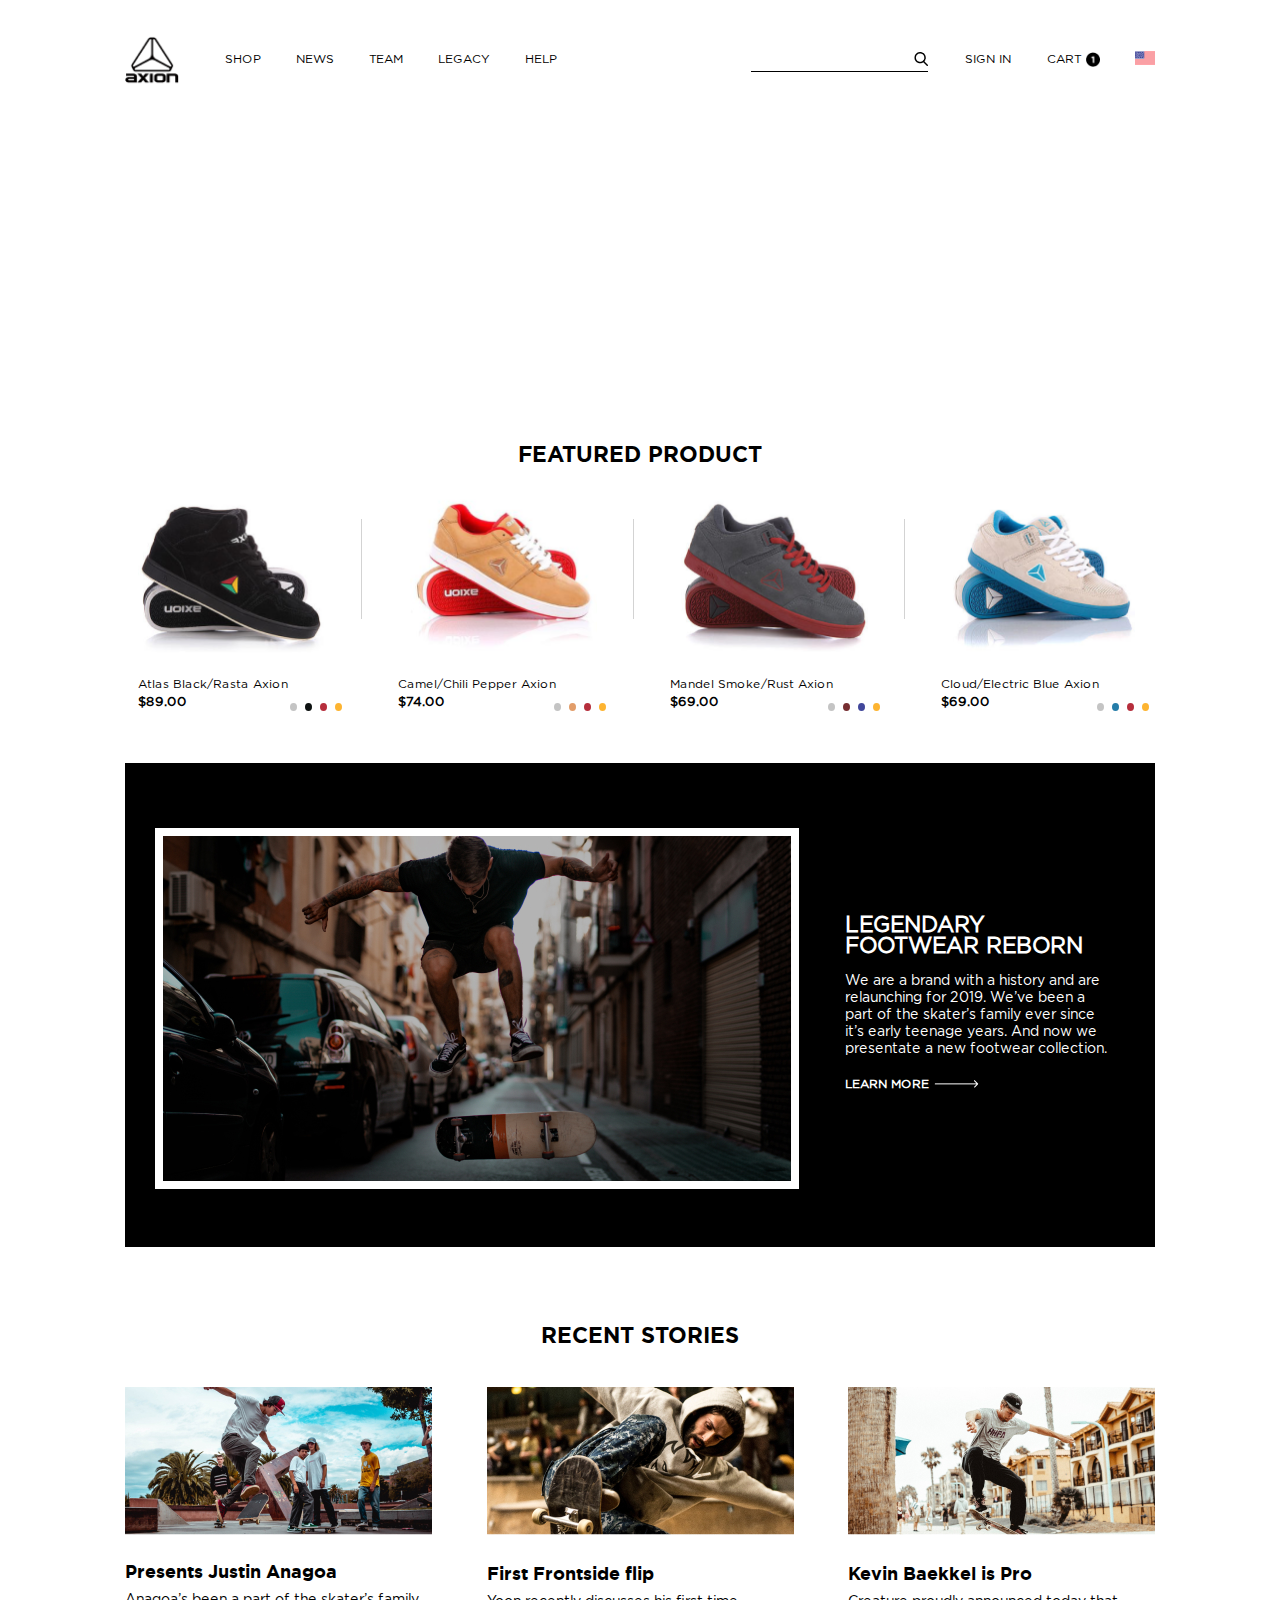
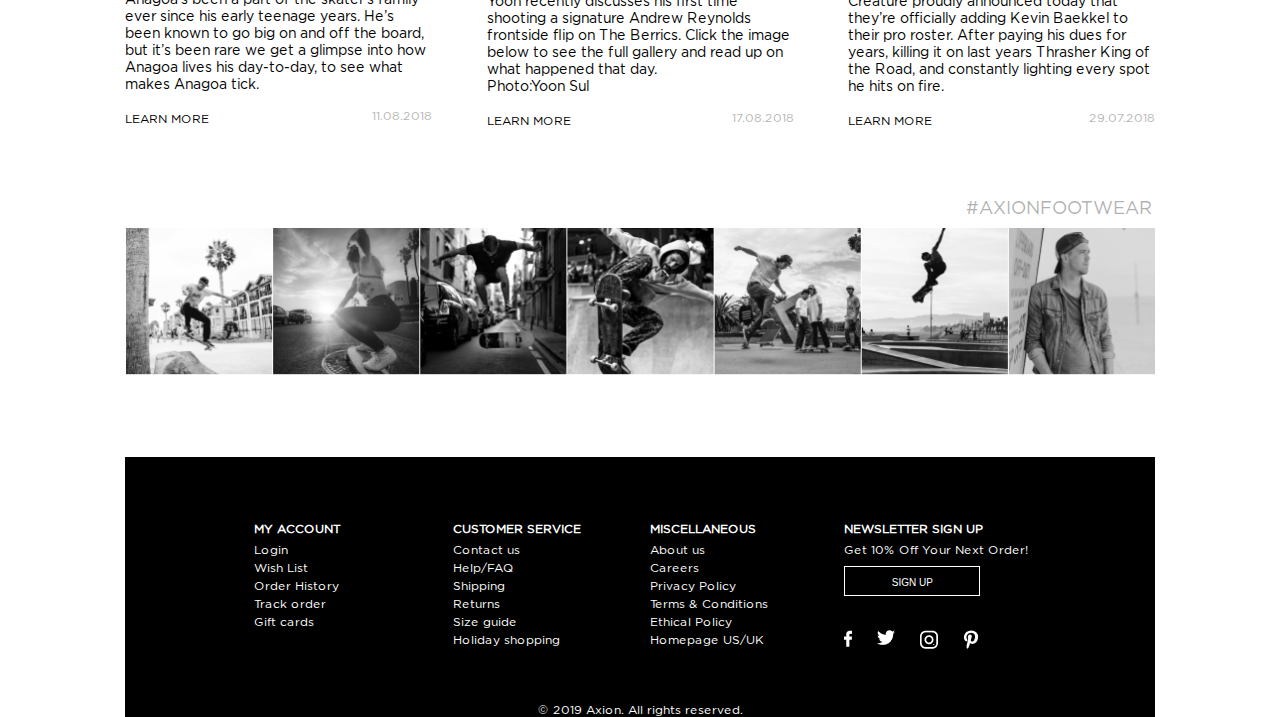
==== commit bdee42d5: "Final version" ====
--- a/index.html
+++ b/index.html
@@ -1,5 +1,6 @@
 <!DOCTYPE html>
 <html lang="en">
+
 <head>
 	<meta charset="UTF-8">
 	<meta name="viewport" content="width=device-width, initial-scale=1.0">
@@ -8,62 +9,68 @@
 	<link rel="stylesheet" href="fonts.css">
 	<link rel="stylesheet" href="style.css">
 </head>
+
 <body>
-  <div class="wrapper">
-    <header class="header">
-		  <div class="menu-container">
+	<div class="wrapper">
+		<header class="header">
+
 
 			<input type="checkbox" id="checkbox-menu">
-		  	<label for="checkbox-menu" class="checkbox-menu">
-		  	</label>
-		  		<div class="hamburger">
-              		<div></div>
-            	</div>
-		  	<div class="menu">
-		  	  	<div class="menu-left">
-					<div class="logo" id="logo1">
-					</div>
-					<div class="logo2">
-					</div>
+			<label for="checkbox-menu" class="checkbox-menu">
+				<span></span>
+			</label>
+
+			<div class="hamburger">
+				<div></div>
+		  	</div>
+
+			<div class="menu">
+				<div class="menu-left">
+					<div class="logo"></div>
+					<div class="logo2"></div>
+
 
 					<ul class="menu-left-list">
-				  	    <li class="menu__item"><a class="menu__link" href="#">shop</a></li>
-				  	  	<li class="menu__item"><a class="menu__link" href="#">news</a></li>
-				  	    <li class="menu__item"><a class="menu__link" href="#">team</a></li>
-					  	<li class="menu__item"><a class="menu__link" href="#">legacy</a></li>
-					    <li class="menu__item"><a class="menu__link" href="#">help</a></li>
+						<li class="menu__item"><a class="menu__link" href="#">shop</a></li>
+						<li class="menu__item"><a class="menu__link" href="#">news</a></li>
+						<li class="menu__item"><a class="menu__link" href="#">team</a></li>
+						<li class="menu__item"><a class="menu__link" href="#">legacy</a></li>
+						<li class="menu__item"><a class="menu__link" href="#">help</a></li>
 					</ul>
 				</div>
 
 				<div class="menu-right">
-			    	<ul class="menu-right-list">
-				    	<li class="search">
-			  	  				<div class="container"> 
-			  	  					<input type="text"><a href="#"></a>
-			  	  				</div>
-				    	</li>
+					<ul class="menu-right-list">
+						<li class="menu__item search">
+							<div class="container">
+								<input type="text"><a href="#"></a>
+							</div>
+						</li>
 
 						<li class="menu__item"><a class="menu__link" href="#">sign in</a></li>
-						<li class="menu__item"><a class="menu__link" href="#">cart <img class="cart" src="images/cart.png" alt=""></a></li>
-						<li class="menu__item"><a class="menu__link" href="#"><img class="flag" src="images/flagUS.png" alt=""></a></li>
-		  	  		</ul>
-		  	  	</div>
-		  	</div>
-
-		  </div>
-
-	</header>
+						<li class="menu__item"><a class="menu__link" href="#">cart</a></li>
+						<li class="menu__item"><a class="menu__link" href="#"><img class="flag" src="images/flagUS.png"
+									alt=""></a></li>
+					</ul>
+
+				</div>
+
+			</div>
+
+		</header>
+
 
 	<main>
 		<section class="top-picture">
 		  <div class="wrapper-top-picture">
 			<div class="top-image">
-			</div>
-			<div class="top-picture-text">
-				<h1>legendary footwear reborn.</h1>
-				<p>shop now<div class="arrow1"></div>
-				</p>
-			</div>
+				<div class="top-picture-text">
+					<h1>legendary footwear reborn.</h1>
+					<p>shop now</p>
+					<div class="arrow1"></div>
+				</div>
+		</div>
+
 		  </div>
 		</section>
 
@@ -74,157 +81,137 @@
 			<div class="products">
 
 				<div class="product1">
-					<div class="product-container">
 					  <div class="product1-img"></div>
-						<p id="product1">Atlas Black/Rasta Axion</p>
-						  <div class="price-color">
-						    <div class="price">
-								<span>$89.00</span>
-							</div>
-						    <div class="color-pick">
-								<span id="color-pick__grey"></span>
-								<span id="color-pick__black" ></span>
-								<span id="color-pick__red"></span>
-								<span id="color-pick__yellow"></span>
-							</div>
-						  </div>
-					 </div> 
-				</div>
-				
+						<p class="product-name product1">Atlas Black/Rasta Axion</p>
+						  <div class="price-color">
+						    <label class="price">$89.00</label>
+						    <ul class="color-pick">
+								<li class="color-pick__grey"></li>
+								<li class="color-pick__black" ></li>
+								<li class="color-pick__red"></li>
+								<li class="color-pick__yellow"></li>
+							</ul>
+						  </div>
+				</div>
+				
+				<div class="product__separator"> </div>
 
 				<div class="product2">
-					<div class="product-container">
 					  <div class="product2-img"></div>
-						<p id="product2">Camel/Chili Pepper Axion</p>
-						  <div class="price-color">
-						    <div class="price">
-								<span>$74.00</span>
-							</div>
-							<div class="color-pick">
-							   	<span id="color-pick__grey"></span>
-								<span id="color-pick__orange" ></span>
-								<span id="color-pick__red"></span>
-								<span id="color-pick__yellow"></span>
-							</div>
-						  </div>
-					  </div>
-				</div>
-				
+						<p class="product-name product2">Camel/Chili Pepper Axion</p>
+						  <div class="price-color">
+						    <label class="price">$74.00</label>
+							<ul class="color-pick">
+								<li class="color-pick__grey"></li>
+								<li class="color-pick__orange"></li>
+								<li class="color-pick__red"></li>
+								<li class="color-pick__yellow"></li>
+							</ul>
+						  </div>
+				</div>
+				
+				<div class="product__separator"> </div>
+
 				<div class="product3">
-					<div class="product-container">
 					  <div class="product3-img"></div>
-						<p id="product3">Mandel Smoke/Rust Axion</p>
-						  <div class="price-color">
-						    <div class="price">
-							    <span>$69.00</span>
-							</div>
-							<div class="color-pick">
-							   	<span id="color-pick__grey"></span>
-								<span id="color-pick__dark-red" ></span>
-								<span id="color-pick__blue"></span>
-								<span id="color-pick__yellow"></span>
-							</div>
-						  </div>
-					</div>
-				</div>
+						<p class="product-name product3">Mandel Smoke/Rust Axion</p>
+						  <div class="price-color">
+							<label class="price">$69.00</label>
+							<ul class="color-pick">
+								<li class="color-pick__grey"></li>
+								<li class="color-pick__dark-red"></li>
+								<li class="color-pick__blue"></li>
+								<li class="color-pick__yellow"></li>
+							</ul>
+						  </div>
+				</div>
+
+				<div class="product__separator"> </div>
 
 				<div class="product4">
-	 				<div class="product-container">
 	 				  <div class="product4-img"></div>
-						<p id="product4">Cloud/Electric Blue Axion</p>
-						  <div class="price-color">
-							<div class="price">
-							    <span>$69.00</span>
-							</div>
-							<div class="color-pick">
-							   	<span id="color-pick__grey"></span>
-								<span id="color-pick__light-blue" ></span>
-								<span id="color-pick__red"></span>
-								<span id="color-pick__yellow"></span>
-							</div>
-						  </div>
-					</div>
-				</div>
-
-			</div>
-		</section>
-		<span class="triangle"></span>
+						<p class="product-name product4">Cloud/Electric Blue Axion</p>
+						  <div class="price-color">
+							<label class="price">$69.00</label>
+							<ul class="color-pick">
+								<li class="color-pick__grey"></li>
+								<li class="color-pick__light-blue"></li>
+								<li class="color-pick__red"></li>
+								<li class="color-pick__yellow"></li>
+							</ul>
+						  </div>
+				</div>
+
+			</div>
+		</section>
+		<div class="triangle"></div>
 
 		<section class="info">
 			<div class="wrapper-info">
-				<div class="info-image">
-					<div class="play-sign"></div>
-				</div>
-				<div class="info-text">
-					<h1>Legendary footwear reborn</h1>
-					<h2> 
+
+					<h1 class="info__title">Legendary footwear reborn</h1>
+					<h2 class="info__description"> 
 						We are a brand with a history and are relaunching for 2019.
 						We’ve been a part of the skater’s family ever since it’s early
 						teenage years. And now we presentate a new footwear collection.
 					</h2>
-					<p>Learn more
-						<div class="arrow2"></div>
-					</p>
-				</div>
+					<a class="info__learn-more" href="#">LEARN MORE</a>
+					<a class="info__arrow" href="#"><img src="images/Arrow.png" alt="#"></a>
+		
 			</div>
 		</section>
 
 		<section class="recent-stories">
-			<h1>recent stories</h1>
+			<h1 class="stories__title">recent stories</h1>
 			<div class="stories">
 
 				<div class="story1">
-					<div class="story1-image">
+					<h1 class="story__title">Presents Justin Anagoa</h1>
+            		<p class="stories__content">Anagoa’s been a part of the skater’s family ever since his early teenage years. He’s been known to go big on and off the board, but it’s been rare we get a glimpse into how Anagoa lives his day-to-day, to see what makes Anagoa tick.</p>
+					
+					<div class="stories__content__more">
+						<div class="stories__content-date">
+						<a class="stories__content__learn-more" href="#">LEARN MORE</a>
+						<a class="stories__content__arrow" href="#"></a>
+						<p class="stories__content_data"><time>11.08.2018</time></p>
+						</div>
 					</div>
-					
+				</div>
+
+				<div class="story2">
 					<div class="story-container">
-						<h2>Presents Justin Anagoa</h2>
-						<p>Anagoa’s been a part of the skater’s family ever since his early teenage years. He’s been known to go big on and off the board, but it’s been rare we get a glimpse into how Anagoa lives his day-to-day, to see what makes Anagoa tick.</p>
+						<h1 class="story__title">First Frontside flip</h1>
+						<p class="stories__content">Yoon recently discusses his first time shooting a signature Andrew Reynolds frontside flip on The Berrics. Click the image below to see the full gallery and read up on what happened that day.<br>Photo:Yoon Sul</p>
+						
+						<div class="stories__content__more">
+							<div class="stories__content-date">
+							<a class="stories__content__learn-more" href="#">LEARN MORE</a>
+							<a class="stories__content__arrow" href="#"></a>
+							<p class="stories__content_data"><time>17.08.2018</time></p>
+							</div>
+						</div>
 					</div>
-					<a href="learn-more" class="learn-more">
-							<p>Learn more<span class="arrow">
-								<img src="images/Arrow black.png" alt="">
-								<span class="date">11.08.2018</span>
-								</p>
-						</a>
-				</div>
-
-				<div class="story2">
-					<div class="story2-image">
+				</div>
+
+				<div class="story3">
+					<div class="story-container">
+						<h1 class="story__title">Kevin Baekkel is Pro</h1>
+						<p class="stories__content">Creature proudly announced today that they’re officially adding Kevin Baekkel to their pro roster. After paying his dues for years, killing it on last years Thrasher King of the Road, and constantly lighting every spot he hits on fire.</p>
+							
+						<div class="stories__content__more">
+							<div class="stories__content-date">
+							<a class="stories__content__learn-more" href="#">LEARN MORE</a>
+							<a class="stories__content__arrow" href="#"></a>
+							<p class="stories__content_data"><time>29.07.2018</time></p>
+							</div>
+						</div>
 					</div>
-					
-					<div class="story-container">
-						<h2>First Frontside flip</h2>
-						<p>Yoon recently discusses his first time shooting a signature Andrew Reynolds frontside flip on The Berrics. Click the image below to see the full gallery and read up on what happened that day.<br>Photo:Yoon Sul</p>
-					</div>
-					<a href="learn-more" class="learn-more">
-							<p>Learn more<span class="arrow">
-								<img src="images/Arrow black.png" alt="">
-								<span class="date">17.08.2018</span>
-								</p>
-						</a>
-				</div>
-
-				<div class="story3">
-					<div class="story3-image">
-					</div>
-						
-					<div class="story-container">
-						<h2>Kevin Baekkel is Pro</h2>
-						<p>Creature proudly announced today that they’re officially adding Kevin Baekkel to their pro roster. After paying his dues for years, killing it on last years Thrasher King of the Road, and constantly lighting every spot he hits on fire.</p>
-							<a href="learn-more" class="learn-more">	
-							<p>Learn more<span class="arrow">
-							<img src="images/Arrow black.png" alt="">
-							<span class="date">29.07.2018</span>
-							</p>
-						</a>
-					</div>
-				</div>
-
+				</div>
 		  	</div>
-		</section>
-
-		<span class="triangle2"></span>
+			  
+		</section>
+
+		<div class="triangle2"></div>
 
 		<section class="gallery">
 			<div class="hashtag">#AXIONfootwear</div>
@@ -238,9 +225,9 @@
 					<div class="image6"></div>
 					<div class="image7"></div>
 					<div class="image8"></div>
-
-				</div>
-			<span class="white-bg"></span>
+					<div class="white-bg"></div>
+				</div>
+			
 		</section>
 	</main>
 	<footer>
@@ -249,7 +236,7 @@
 		  <div class="footer">
 
 			<div class="footer-links column1">
-				<p class="links1-name">MY ACCOUNT</p>
+				<p class="links-name">MY ACCOUNT</p>
 				<a class="links1" href="#">Login</a>
 				<a class="links1" href="#">Wish List</a>
 				<a class="links1" href="#">Order History</a>
@@ -259,7 +246,7 @@
 
 
 			<div class="footer-links column2">
-				<p class="links2-name">CUSTOMER SERVICE</p>
+				<p class="links-name">CUSTOMER SERVICE</p>
 				<a class="links2" href="#">Contact us</a>
 				<a class="links2" href="#">Help/FAQ</a>
 				<a class="links2" href="#">Shipping</a>
@@ -269,7 +256,7 @@
 			</div>
 
 			<div class="footer-links column3">
-				<p class="links3-name">MISCELLANEOUS</p>
+				<p class="links-name">MISCELLANEOUS</p>
 				<a class="links3" href="#">About us</a>
 				<a class="links3" href="#">Careers</a>
 				<a class="links3" href="#">Privacy Policy</a>
@@ -279,8 +266,8 @@
 			</div>
 
 			<div class="footer-links column4">
-				<p class="footer__newsletter">NEWSLETTER SIGN UP</p>
-				<div class="discount"><a href="#">Get 10% Off Your Next Order!</a></div>
+				<p class="links-name">NEWSLETTER SIGN UP</p>
+				<a class="discount" href="#">Get 10% Off Your Next Order!</a>
 				
 				<button class="button">SIGN UP</button>
 
@@ -291,10 +278,12 @@
 					<a href=""><i class="pinterest"><img src="images/pinterest.png" alt=""></i></a>
 				</div>
 			</div>
+
+		  
 				
 		  </div>
-				<div class="copyright">© 2019 Axion. All rights reserved.
-		  		</div>
+		  <div class="copyright">© 2019 Axion. All rights reserved. 
+				</div>
 		</div>
 		
 	</footer>
--- a/style.css
+++ b/style.css
@@ -1,108 +1,63 @@
 body {
-    -webkit-box-sizing: border-box;
-    -moz-box-sizing: border-box;
-    box-sizing: border-box;
     margin: 0;
+    padding: 0;
     font-family: "Gotham Pro";
-    display: flex;
-    flex-direction: column;
     min-height: 100vh;
-
-}
-
+}
+
+ul {
+    list-style: none;
+}
+
+a {
+    text-decoration: none;
+    color: black
+}
 
 .wrapper {
-    margin: auto;
-    max-width: 1170px;
-}
-
-.logo {
-    width: 55px;
-    height: 55px;
-    background: url(images/logo.png);
-    background-repeat: no-repeat;
-    background-position: center center;
-    margin-right: 5px;
-    background-size: cover;
+    max-width: 1030px;
+    margin: 0 auto;
+}
+
+.header {
+    margin-top: 31px;
+    display: flex;
+}
+
+.menu {
+    align-items: center;
+    width: 100%;
+    display: flex;
+}
+
+.menu-left {
+    display: flex;
+}
+.menu-right{
+    margin-left: auto;
+}
+.menu-left-list {  
+    align-items: center;
+    display: flex;
+    padding-left: 45px;
+}
+
+.menu-right-list {
+    padding-left: 0;
+    align-items: center;
+    display: flex;
 }
 
 #checkbox-menu {
     display: none;
 }
 
-
-.header {
-    margin: 0 auto;
-    max-width: 1170px;
-    height: 96px;
-
-}
-
-.menu-container {
-    display: flex;
-    height: 60px;
-    max-width: 1170px;
-    padding-top: 31px;
-    padding-left: 65px;
-    padding-right: 68px;
-}
-
-.menu {
-    display: flex;
-    width: 1170px;
-    justify-content: space-between;
-}
-
-.menu-left {
-    display: flex;
-    height: 55px;
-    max-width: 486px;
-    align-items: center;
-    justify-content: center;
-    padding-left: 4px;
-}
-
-.menu-left-list {
-    margin: 0;
-    padding-left: 6px;
-}
-
-.menu-right {
-    display: flex;
-    max-width: 500px;
-    align-items: center;
-    justify-content: space-between;
-    position: relative;
-}
-
-.menu-right-list {
-    margin-top: 14px;
-    margin-right: 38px;
-}
-
-
-li {
-    display: inline-block;
-    list-style-type: none;
-    margin-left: 31px;
-    font-family: "Gotham Pro bold";
-    text-transform: uppercase;
-    letter-spacing: 0.3px;
-    cursor: pointer;
-
-}
-
-
-.menu__link {
-    text-decoration: none;
-    color: #000;
-    font-size: 12px;
-    justify-content: space-between;
-}
-
+.checkbox-menu {
+    display: none;
+}
 
 .search input {
-    width: 154px;
+    width: 153px;
     height: 18px;
     padding: 3px 12px;
     outline: none;
@@ -112,79 +67,75 @@
     background-repeat: no-repeat;
     background-position: right;
 }
-
-.cart {
+.logo {
+    width: 55px;
+    height: 55px;
+    background-image: url('./images/logo.png');
+    background-repeat: no-repeat;
+    background-size: contain;
+}
+
+.menu__item{
+    text-transform: uppercase;
+    font-size: 12px;
+    margin-right: 35px;
+}
+.menu__item:last-child{
+    margin-right: 0;
+}
+.menu-right-list .menu__item:nth-child(3){
+    position: relative;
+    margin-right: 54px;  
+}
+.menu-right-list .menu__item:nth-child(2){
+    margin-right: 36px;
+}
+.menu-right-list .menu__item:nth-child(1){
+    margin-right: 37px;
+}
+
+.menu-right-list .menu__item:nth-child(3)::after{
+    content: " ";
     position: absolute;
-    top: 20px;
-    right: 57px;
-}
-
-.container {
-    background-position: 5px 5px;
-    margin-left: 10px;
-}
-
-.flag {
-    position: absolute;
-    top: 17px;
-    right: 3px;
-}
-
-.main {
-    display: flex;
-    justify-content: center;
-    max-width: 1030px;
-}
-
-.wrapper-top-picture {
-    
-    max-width: 1030px;
-    max-height: 280px;
-    width: 100%;
-    position: relative;
-    margin: auto;
-    margin-left: 70px;
-    color: #fff;
-    display: flex;
-    top: 20px;
-
-}
+    background-image: url('./images/cart.png');
+    background-size: contain;
+    background-repeat: no-repeat;
+    height: 15px;
+    width: 14px;
+    right: -19px;
+    top: -2px;
+}
+
 
 .top-image {
-    width: 1030px;
-    height: 280px;
-    background: no-repeat 100% 100% url('images/top picture.jpg');
+    background: no-repeat url(images/top-picture.jpg);
+    background-size: 100%;
+    min-height: 280px;
+    margin-top: 28px;
 }
 
 .top-picture-text {
-    display: flex;
-    flex-direction: column;
-    color: #fff;
-    position: absolute;
-    left: 59px;
-    bottom: 61px;
+    color: #FFF;
+    padding-top: 62px;
+    padding-bottom: 12px;
+    padding-left: 60px;
+    margin-bottom: 0;
+    width: 21%;
     text-transform: uppercase;
     font-weight: bold;
-    letter-spacing: 2px;
-}
-
-.top-picture-text h1 {
-    font-size: 28px;
-    text-transform: uppercase;
-    line-height: 30px;
-    margin-bottom: 6px;
-    width: 37%;
+    letter-spacing: 2.5px;
+    font-size: 18px;
+}
+
+.top-picture-text>h1 {
+    margin-bottom: 16px;
 }
 
 .top-picture-text>p {
-    font-size: 10px;
-    line-height: 18px;
-    font-weight: 900;
-    width: 88%;
-    margin: 4px;
-    margin-left: 1px;
-    display: inline-flex;
+    font-size: 11px;
+    letter-spacing: 0.5px;
     position: relative;
+
 }
 
 .arrow1 {
@@ -192,51 +143,38 @@
     background-size: 100%;
     width: 43px;
     height: 13px;
+    margin-right: 0;
     position: absolute;
-    top: 131px;
-    left: 79px;
-}
-
+
+}
 
 .featured-product>h1 {
     text-transform: uppercase;
     font-size: 22px;
     font-weight: bold;
     text-align: center;
-    padding-top: 53px;
+    padding-top: 30px;
     font-family: "Gotham Pro bold";
 }
+
 
 .products {
     display: flex;
     justify-content: space-between;
     position: relative;
-    height: 173px;
-    padding-left: 51px;
-    padding-right: 87px;
-}
-
-.product-container {
-    font-size: 12px;
-    padding-top: 0px;
-    max-width: 194px;
-    line-height: 8px;
-    margin-right: 0;
-    padding-left: 30px;
-}
-
-#product1 {
-    padding-top: 16px;
-
+    /* height: 173px; */
+    padding-left: 13px;
+    padding-right: 20px;
+    margin-bottom: 39px;
 }
 
 .product1-img {
     background: no-repeat url(images/product1.png);
     background-position: center center;
-    background-size: contain;
+    background-size: cover;
     width: 187px;
     height: 173px;
-    margin-left: 16px;
+    margin-bottom: 26px;
 }
 
 .product2-img {
@@ -246,18 +184,7 @@
     width: 187px;
     height: 173px;
     margin-left: 12px;
-}
-
-#product2 {
-    margin-top: 27px;
-}
-
-#product3 {
-    margin-top: 29px;
-}
-
-#product3-price {
-    padding-left: 31px;
+    margin-bottom: 26px;
 }
 
 .product3-img {
@@ -267,16 +194,8 @@
     width: 187px;
     height: 173px;
     margin-left: 11px;
-}
-
-#product4 {
-    margin-top: 29px;
-}
-
-#product4-price {
-    padding-left: 32px;
-}
-
+    margin-bottom: 26px;
+}
 
 .product4-img {
     background: no-repeat url(images/product4.png);
@@ -285,310 +204,246 @@
     width: 187px;
     height: 173px;
     margin-left: 7px;
+    margin-bottom: 26px;
+}
+
+.product__separator {
+    width: 1px;
+    height: 100px;
+    background: lightgrey;
+    margin-top: 39px;
+}
+
+.product-name {
+    font-size: 12px;
+    margin-bottom: 6px;
 }
 
 .price-color {
-    font-size: 14px;
+    display: flex;
+    width: auto;
+    height: auto;
+    font-size: 13px;
     font-weight: 600;
-    display: inline-flex;
-    justify-content: space-between;
-
-}
-
-.price, .color-pick {
-    display: inline-block;
-}
-
+}
+
+.price {
+    display: flex;
+}
 
 .color-pick {
     cursor: pointer;
-    display: inline-flex;
-    width: 56px;
-    justify-content: space-between;
-    padding-left: 101px;
-    padding-top: 2px;
-}
-
-.price {
-    padding-right: 15px;
-}
-
-#color-pick__grey {
+    display: flex;
+    margin-top: 6px;
+    list-style-type: none;
+    padding-left: 55%;
+    width: 60px;
+
+}
+
+.color-pick__grey {
     background-color: #C4C4C4;
-    width: 7px;
-    height: 7px;
+    width: 8px;
+    height: 8px;
     border-radius: 50%;
-}
-
-#color-pick__black {
+    margin-right: 8px;
+}
+
+.color-pick__black {
     background-color: #0E1211;
-    width: 7px;
-    height: 7px;
+    width: 8px;
+    height: 8px;
     border-radius: 50%;
-}
-
-#color-pick__red {
+    margin-right: 8px;
+}
+
+.color-pick__red {
     background-color: #B62E3C;
-    width: 7px;
-    height: 7px;
+    width: 8px;
+    height: 8px;
     border-radius: 50%;
-}
-
-#color-pick__yellow {
+    margin-right: 8px;
+}
+
+.color-pick__yellow {
     background-color: #FDB431;
-    width: 7px;
-    height: 7px;
+    width: 8px;
+    height: 8px;
     border-radius: 50%;
-}
-
-#color-pick__orange {
+    margin-right: 8px;
+}
+
+.color-pick__orange {
     background-color: #E29D69;
-    width: 7px;
-    height: 7px;
+    width: 8px;
+    height: 8px;
     border-radius: 50%;
-}
-
-#color-pick__dark-red {
+    margin-right: 8px;
+}
+
+.color-pick__dark-red {
     background-color: #762E31;
-    width: 7px;
-    height: 7px;
+    width: 8px;
+    height: 8px;
     border-radius: 50%;
-}
-
-#color-pick__blue {
+    margin-right: 8px;
+}
+
+.color-pick__blue {
     background-color: #41479B;
-    width: 7px;
-    height: 7px;
+    width: 8px;
+    height: 8px;
     border-radius: 50%;
-}
-
-#color-pick__light-blue {
+    margin-right: 8px;
+}
+
+.color-pick__light-blue {
     background-color: #257DA9;
-    width: 7px;
-    height: 7px;
+    width: 8px;
+    height: 8px;
     border-radius: 50%;
+    margin-right: 8px;
+}
+
+.info {
+    background: #000000;
+    display: flex;
+    justify-content: space-around;
+    margin-bottom: 75px;
 }
 
 .wrapper-info {
-    margin: auto;
-    max-width: 1030px;
-    position: relative;
-    background: #000;
-    color: #fff;
-    display: flex;
-    padding-bottom: 65px;
- 
-}
-
-.info-image {
-    width: 745px;
-    height: 362px;
-    background: no-repeat 100% 100% url(images/infoimage.jpg);
-    display: flex;
-    background-size: cover;
-    margin-left: 29px;
-    margin-top: 67px;
-    align-items: center;
-    justify-content: center;
-
-}
-
-
-.play-sign {
-    background: no-repeat 100% 100% url(images/Group17.png);
-    background-size: contain;
-    width: 57px;
-    height: 57px;
-
-}
-
-.info {
-    margin-top: 110px;
-}
-
-.info-text {
-    display: flex;
-    flex-direction: column;
-    max-width: 358px;
-}
-
-.info-text h1 {
-    font-size: 21px;
+    background:  top left no-repeat url(images/infoimage.jpg);
+    padding: 65px 0 155px 67%;
+    display: block;
+    margin-left: 30px;
+    margin-top: 65px;
+}
+
+
+
+.info__title {
     text-transform: uppercase;
-    line-height: 28px;
-    letter-spacing: 0.7px;
-    margin-bottom: 1px;
-    width: 69%;
-    padding-left: 49px;
-    padding-top: 137px;
-}
-
-.info-text h2 {
-    font-family: "Gotham Pro";
-    font-weight: 400;
+    font-weight: bold;
+    font-size: 22px;
+    color:#FFF;
+    width:86%;
+    padding-top: 8px;
+}
+
+.info__description {
+    font-size: 14px;
+    line-height: 17px;
+    font-weight: 500;
+    color:#FFF;
+    margin-top: 0;
+    margin-bottom: 18px;
+    width:85%;
+}
+
+
+.info__learn-more {
+    font-weight: bold;
     font-size: 12px;
-    line-height: 18px;
-    letter-spacing: 1px;
-    margin-bottom: 13px;
-    width: 75%;
-    padding-left: 4vw;
-    padding-top: 0px;
-}
-
-.info-text>p {
-    font-size: 12px;
-    line-height: 18px;
-    font-weight: 900;
-    margin-block-start: 0;
-    width: 88%;
-    padding-top: 3px;
-    padding-left: 4.1vw;
-    text-transform: uppercase;
-    position: relative;
-    display: flex;
-
-}
-
-.arrow2 {
-    background: no-repeat url(images/Arrow.png);
-    background-size: 100%;
-    width: 43px;
-    height: 13px;
-    position: absolute;
-    top: 328px;
-    right: 175px;
-}
-
-.recent-stories>h1 {
-    display: block;
-    text-transform: uppercase;
+    color:#FFF;
+    text-decoration: none;
+}
+
+    .stories__title{
+    font-family: "Gotham Pro bold"; 
     font-size: 22px;
     text-align: center;
-    padding-top: 59px;
-    font-weight: 900;
-    font-family: "Gotham Pro bold";
-}
-
-.stories {
-    display: flex;
-    margin: 0 70px;
-}
-
-.story1-image {
-    height: 147px;
+    margin-bottom: 40px;
+    text-transform: uppercase;
+  }
+
+  .stories {
+    display: flex;
+    justify-content: space-between;
+  }
+
+  .story1 {
+    background:  top left no-repeat url(images/story1.jpg);
+    padding-top: 152px;
+    display: block;
     width: 307px;
-    background: no-repeat 90% 90% url('images/story1.jpg');
-    padding-top: 22px;
-}
-
-.story2-image {
-    height: 147px;
+  }
+
+  .story2 {
+    background:  top left no-repeat url(images/story2.jpg);
+    padding-top: 15%;
+    display: block;
     width: 307px;
-    background: no-repeat 100% 100% url('images/story2.jpg');
-    padding-top: 22px;
-    margin-left: 55px;
-
-}
-
-.story2 .story-container {
-    margin-left: 55px;
-}
-
-.story2 .learn-more {
-    margin-left: 54px;
-}
-
-.story3-image {
-    height: 147px;
-    width: 307px;
-    background: no-repeat 100% 100% url('images/story3.jpg');
-    padding-top: 22px;
-    margin-left: 53px;
-
-}
-
-.story3 .story-container {
-    margin-left: 55px;
-}
-
-.story-container>h2 {
+  }
+
+  .story3{
+    background:  top left no-repeat url(images/story3.jpg);
+    padding-top: 15%;
+    display: block;
+    width: 307px;   
+  }
+
+  .story__title{
+    font-family: "Gotham Pro bold"; 
     font-size: 18px;
-    font-family: "Gotham Pro bold";
-    font-weight: 900;
-    line-height: 18px;
-    padding-top: 31px;
-    margin-bottom: 0;
-    margin-top: 0;
-    width: 266px;
-}
-
-.story-container>p {
-    margin-top: 9px;
+    margin-top: 22px;
+    margin-bottom: 11px;
+  }
+
+  .stories__content {
     font-size: 14px;
-    line-height: 18px;
-    margin-bottom: 6px;
-    width: 305px;
-}
-
-.learn-more {
+    line-height: 17px;
+    margin-bottom: 17px;
+    margin-top: 8px;
+  }
+
+  .stories__content-date {
+    display: flex;
+    justify-content: space-between;
+    width: auto;
+    height: auto;
+    margin-bottom: 71px;
+  }
+
+  .stories__content__learn-more {
+    font-size: 12px;
+    line-height: 17px;
     text-decoration: none;
-    text-transform: uppercase;
-    font-size: 12.2px;
-    color: #000;
-    display: flex;
-    left: 12px;
-    height: 20px;
-
-}
-
-.learn-more p {
-    margin-top: 5px;
-    font-family: "Gotham Pro bold";
-
-}
-
-.story1-image {
-    display: flex;
-    position: relative;
-}
-
-.arrow3 {
-    background: no-repeat url(images/Arrow-black.png);
+    color: #000000;
+  }
+
+  .stories__content_data{
+    font: bold 12px/11px;
+    opacity: 0.3;
+    margin: 0;
+    font-size: 12px;
+  }
+
+  .stories__content__arrow{
+    background:  top left no-repeat url(images/Arrow-black.png);
+    padding-left: 30px;
     background-size: 100%;
-    width: 28px;
-    height: 13px;
-    position: absolute;
-}
-
-.date {
-    display: inline-flex;
-    font-size: 12px;
-    opacity: 0.3;
-    padding-left: 117px;
-}
-
-.gallery {
-    padding-top: 76px;
-
-
-}
-
-.images {
+    background-position: center;
+    padding-top: 4px;
+    margin-bottom: 2px;
+    margin-right: 38%;
+  }
+
+  .images {
     display: flex;
     justify-content: center;
-    margin-top: 8px;
+    margin-top: 10px;
     width: 1030px;
-}
-
-.hashtag {
+  }
+
+  .hashtag {
     display: flex;
     justify-content: flex-end;
     font-size: 18px;
-    padding-right: 71px;
+    padding-right: 3px;
     text-transform: uppercase;
     opacity: 0.3;
-}
-
+  }
 
 .image1 {
     display: flex;
@@ -640,97 +495,50 @@
     background-size: contain;
 }
 
-.images {
-    display: grid;
-    grid-template-columns: 147px 1fr 1fr 1fr 1fr 1fr 1fr 1fr;
-    margin-left: 70px;
-    margin-top: 8px;
-    margin-bottom: 80px;
-}
-
-.wrapper-footer {
-    max-width: 1170px;
-    background: #000;
-}
-
 .footer {
-    max-width: 1170px;
-    min-height: max-content;
-    margin-top: auto;
-    color: #fff;
-    display: flex;
-    margin-left: 17%;
-
-}
-
+    display: flex;
+    justify-content: space-between;
+    width: 78%;
+    margin: 2px 12.5% 13px;
+}
 
 .footer-links {
     display: flex;
     flex-direction: column;
-    margin-bottom: 9px;
-    margin-right: 71px;
-}
-
-.footer-links>a {
+    margin-right: 1.8rem;
+}
+
+main {
+    padding-bottom: 80px;
+}
+
+.footer-links > a {
     color: #fff;
     text-decoration: none;
     font-size: 12px;
     line-height: 18px;
-    list-style: column;
-    display: inline-block;
-
-}
-
-
-.footer-links>p:first-child {
-    margin-top: 68px;
-    margin-bottom: 10px;
+    display: flex;
+}
+
+.links-name {
+    color: #fff;
     font-size: 12px;
-    font-weight: 800;
-    letter-spacing: 0.1px;
-    margin-right: 30px;
-    width: 100px;
-}
-
-a {
-    line-height: 17px;
-}
-
-
-.footer-links:nth-child(2) {
-    margin-left: 0;
-    width: 120px;
-}
-
-.footer-links:nth-child(2) p {
-    width: 150px;
-    margin-right: 0;
-}
-
-.footer-links:nth-child(3) {
-    margin-left: 8px;
-}
-
-.footer-links:nth-child(4) {
-    margin-left: 0;
-}
-
-.footer-links:nth-child(4) p {
-    width: 150px;
-    margin-bottom: 0;
-    margin-top: 69px;
+    font-weight: 700;
+    padding-top: 3.4rem;
+    margin-bottom: 6px;
+}
+
+.column2 {
+    padding-left: 36px;
+    margin-right: 21px;
+}
+
+.wrapper-footer {
+    background: #000;
 }
 
 .discount {
-    margin-bottom: 9px;
-}
-
-.discount a {
-    text-decoration: none;
-    font-size: 12px;
-    color: #fff;
-    line-height: 13px;
-    word-spacing: 0;
+    margin-bottom: 6px;
 }
 
 .button {
@@ -741,7 +549,6 @@
     padding-top: 4px;
     background: #000;
     border: 1.5px solid #fff;
-    margin-top: 3px;
 }
 
 .social-media {
@@ -753,566 +560,285 @@
 }
 
 .copyright {
-    display: block;
-    text-align: center;
-    max-width: 1170px;
+    color: #fff;
     font-size: 12px;
-    padding-top: 5px;
-    color: #fff;
-    margin-bottom: 0;
-    padding-bottom: 33px;
-}
-
+    display: flex;
+    justify-content: center;
+}
 
 @media (max-width: 1024px) {
 
-.wrapper {
-    margin: auto;
-    max-width: 1024px;
-    width: 100%;
-}
-
-.header {
-    margin: 2px auto;
-    max-width: 1024px;
-}
-
-.logo {
-    width: 85px;
-    background-size: 61px 61px;
-    background-position: 7px -2px;
-}
-
-.menu-container {
-    padding-left: 37px;
-    padding-top: 26px;
-    padding-right: 44px;
-    align-items: center;
-}
-
-.menu-left-list {
-    width: 399px;
-    display: flex;
-    justify-content: space-between;
-}
-
-.menu-right-list {
-    padding-right: 0;
-    padding-left: 6px;
-    width: 463px;
-    display: flex;
-    justify-content: space-between;
-    margin-top: 17px;
-}
-
-.search {
-    margin-left: 70px;
-    margin-right: 9px;
-}
-
-.search input {
-    width: 135px;
-
-}
-
-
-li:last-child {
-    padding-right: 53px;
-}
-
-li {
-    margin-left: 0;
-}
-
-.cart {
-    top: 22px;
-    right: 94px;
-}
-
-.flag {
-    top: 21px;
-    right: 49px;
-}
-
-.main {
-    max-width: 1024px;
-}
-
-.wrapper-top-picture {
-    max-width: 930px;
-    max-height: 251px;
-    top: 29px;
-    margin-left: 47px;
-}
-
-
-.top-image {
-    background: no-repeat 49% url('images/top picture.jpg');
-    width: 930px;
-    height: 252px;
-    background-size: 100%;
-}
-
-.top-picture-text {
-    left: 55px;
-    bottom: 54px;
-    letter-spacing: 1.5px;
-}
-
-.top-picture-text>p {
-    margin-top: 0;
-}
-
-
-.moto>p3 {
-    left: 53px;
-    top: 187px;
-}
-
-.featured-product>h1 {
-    padding-top: 75px;
-    margin-bottom: 0;
-    }
-
-.product1 .product-container {
-    padding-top: 18px;
-}
-
-#product1 {
-    padding-left: 6px;
-    padding-top: 20px;
-}
-
-.product1-img {
-    width: 172px;
-}
-
-.product1 .price {
-    padding-left: 5px;
-}
-
-.product1 .color-pick {
-    padding-right: 19px;
-}
-
-.product2-img {
-    width: 175px;
-    height: 156px;
-    margin-left: 17px
-}
-
-#product2 {
-    padding-left: 11px;
-    margin-top: 40px;
-}
-
-.product2 .price {
-    padding-left: 11px;
- }
-
-.product2 .color-pick {
-    padding-right: 12px;
-
-}
-
-
-.product3-img {
-    width: 170px;
-    height: 161px;
-    margin-left: 25px;
-}
-
-#product3 {
-    padding-left: 17px;
-    margin-top: 34px;
-}
-
-.product3 .price {
-    padding-left: 15px;
-}
-
-.product3 .color-pick {
-    padding-right: 9px;
-}
-
-
-.product4-img {
-    width: 174px;
-    height: 158px;
-    margin-left: 29px;
-}
-
-#product4 {
-    padding-left: 21px;
-    margin-top: 38px;
-}
-
-.product4 .price {
-    padding-left: 21px;
-}
-
-.product4 .color-pick {
-    padding-right: 3px;
-}
-
-.products {
-    display: flex;
-    padding-left: 22px;
-    padding-right: 72px;
-}
-
-.product-container {
-    padding-top: 25px;
-    padding-left: 30px;
-
-}
-
-.price {
-    padding-left: 24px;
-}
-
-.price-color {
-    font-size: 14px;
-    font-family: 'Gotham Pro bold';
-    display: inline-flex;
-    width: 211px;
-}
-
-.color-pick {
-    width: 50px;
-    padding-left: 79px;
-    padding-top: 1px;
-}
-
-
-.info {
-    margin-top: 157px;
-    padding-bottom: 0px;
-}
-
-.wrapper-info {
-    max-width: 930px;
-    width: 100%;
-    position: relative;
-    margin-left: 46px;
-    padding-bottom: 59px;
-}
-
-.info-image {
-    height: 325px;
-    width: 579px;
-    background-position: 14% 9%;
-    background-size: cover;
-    align-items: center;
-    display: flex;
-    margin-top: 11vh;
-    margin-left: 3vw;
-    justify-content: center;
-}
-
-.play-sign {
-    background: no-repeat 100% 100% url(images/Group17.png);
-    background-size: contain;
-    width: 57px;
-    height: 57px;
-    margin-top: 0;
-}
-
-.info-text {
-    max-width: 318px;
-    display: flex;
-    flex-direction: column;
-    justify-content: flex-start;
-    margin: 117px 6px 0 0px;
-}
-
-.info-text h1 {
-    padding-top: 0;
-    width: 80%;
-    padding-left: 42px;
-}
-
-.info-text h2 {
-    font-size: 13px;
-    line-height: 17px;
-    margin-top: 4px;
-    margin-bottom: 10px;
-    width: 79%;
-    letter-spacing: 0;
-    padding-left: 42px;
-}
-
-    .info-text>p {
-        font-size: 11px;
-        line-height: 16px;
-        padding-left: 43px;
-    }
-
-    .arrow2 {
-        background: no-repeat url(images/Arrow.png);
-        width: 46px;
-        height: 13px;
-        position: absolute;
-        top: 296px;
-        right: 138px;
+    .menu {
+        margin-bottom: 41px;
+    }
+
+    .menu-left {
+        padding-left: 50px;
+    }
+
+    .menu-left-list {
+    padding-left: 33px;
+    }
+
+    .menu-right {
+        margin-left: 9rem;
+    }
+
+    .search input {
+        width: 132px;
+    }
+
+    .menu-right-list .menu__item:nth-child(2) {
+        margin-right: 23px;
+    }
+
+    .menu-right-list .menu__item:nth-child(3) {
+        margin-right: 46px;
+    }
+
+    .top-image {
+        min-height: 253px;
+        width: 91%;
+        margin: 0 auto;
+    }
+
+    .top-picture-text {
+        padding-top: 52px;
+        padding-left: 56px;
+        letter-spacing: 2.2px;
+    }
+
+    .top-picture-text>h1 {
+        margin-bottom: 0;
+    }
+
+    .top-picture-text>p {
+        margin-top: 5px;
+    }
+
+    .featured-product>h1 {
+        padding-top: 44px;
+    }
+
+    .products {
+        padding-left: 58px;
+        padding-right: 52px;
+        padding-top: 3px;
+        margin-bottom: 62px;
+    }
+
+    .product1-img, .product2-img, .product3-img, .product4-img {
+        background-size: 95%;
+    }
+
+    .product2 .product-name {
+
+       padding-left: 7px;
+    }
+
+    .product2 .price {
+        padding-left: 9px;
+    }
+
+    .price-color {
+        font-size: 14px;
+    }
+
+    .product3 .product-name {
+
+        padding-left: 5px;
+     }
+ 
+    .product3 .price {
+         padding-left: 5px;
+     }
+
+    .color-pick {
+        padding-left: 47%;
+    }
+
+    .product2 .color-pick {
+        padding-left: 44%;
+    }
+
+    .product3 .color-pick {
+        padding-left: 43%;
+    }
+
+    .product4 .color-pick {
+        padding-left: 45%;
+    }
+
+
+    .info {
+        display: flex;
+        width: 91%;
+        margin-left: 3rem;
+        margin-bottom: 14.5vh;
+    }
+
+    .wrapper-info {
+        background-size: 63%;
+        padding: 46px 13px 137px 66%;
+        margin-left: 30px;
+        margin-top: 65px;
+    }
+
+    .info__title {
+        margin-bottom: 9px;
+        width: 89%;
+    }
+
+    .info__description {
+        font-size: 13px;
+        margin-bottom: 9px;
+        width: 90%;
+    }
+
+    .info__arrow {
+        padding-left: 12px;
     }
 
     .recent-stories {
-        height: 100%;
-        margin-bottom: 88px;
-    }
-
-    .recent-stories>h1 {
-        font-size: 22px;
-        padding-top: 69px;
-    }
-
-    .stories {
-        display: flex;
-        justify-content: space-between;
-        margin-left: 46px;
-        margin-right: 41px;
-    }
-
-    .story-container {
-        width: 277px;
-    }
-
-    .story-container>p {
-        font-size: 13px;
-        width: 100%;
-        line-height: 16px;
-        margin-bottom: 18px;
-    }
-
-    .story-container>h2 {
-        padding-top: 29px;
-    }
-
-
-    .story1 h2 {
-        padding-top: 9px;
-    }
-
-    .story1-image {
-        background: no-repeat url('images/story1-768.png');
-        background-size: 90%;
-        margin-top: 24px;
+        margin: 12px 3rem;
     }
 
     .story1 {
         width: 277px;
-        margin: 0;
-        flex-basis: 33%;
-    }
-
+    }
 
     .story2 {
-        margin-right: -53px;
-    }
-
-    .story2-image {
         width: 277px;
-        padding-top: 22px;
-        margin-right: 99px;
-        margin-bottom: 3px;
-        background-position: -18px 23px;
-        background-size: 110%;
-
-    }
-
-    .story2 .story-container {
-        margin-left: 50px;
-        margin-right: 10px;
-    }
-
-    .story2 .learn-more {
-        margin-left: 50px;
-    }
+    }
+
     .story3 {
         width: 277px;
-        margin: 0;
-        flex-basis: 33%;
-    }
-
-    .story3-image {
-        width: 276px;
-        padding-top: 23px;
-        margin-left: 0;
-        margin-bottom: 3px;
-        background-position: -13px 24px;
-        background-size: 110%;
-    }
-
-    .story3 .story-container {
-        margin-left: 0;
-    }
-
-    .story3 .date {
-        padding-left: 83px;
-    }
-
-    .date {
-        padding-left: 92px;
-    }
-
-
-    .gallery {
-        padding-top: 0;
+    }
+
+    .story2 .story__title {
+        margin-top: 38px;
+    }
+
+    .story3 .story__title {
+        margin-top: 38px;
+    }
+
+    .stories__content {
+        font-size: 13px;
+    }
+
+    .stories__content__learn-more {
+        font-size: 11px;
+        font-weight: 900;
     }
 
     .hashtag {
-        display: flex;
-        justify-content: flex-end;
         font-size: 18px;
-        padding-right: 47px;
-        text-transform: uppercase;
-        opacity: 0.3;
-    }
-
+        padding-right: 49px;
+        font-weight: bold;
+    }
 
     .image1 {
-        display: flex;
-        background: no-repeat url(images/gallery1.jpg);
-        height: 132px;
-        width: 132px;
-        background-size: contain;
+        height: 133px;
+        width: 133px;
     }
 
     .image2 {
-        background: no-repeat url(images/gallery2.jpg);
-        height: 132px;
-        width: 132px;
-        background-size: contain;
+        height: 133px;
+        width: 133px;
     }
 
     .image3 {
-        background: no-repeat url(images/gallery3.jpg);
-        height: 132px;
-        width: 132px;
-        background-size: contain;
+        height: 133px;
+        width: 133px;
     }
 
     .image4 {
-        background: no-repeat url(images/gallery4.jpg);
-        height: 132px;
-        width: 132px;
-        background-size: contain;
+        height: 133px;
+        width: 133px;
     }
 
     .image5 {
-        background: no-repeat url(images/gallery5.jpg);
-        height: 132px;
-        width: 132px;
-        background-size: contain;
-    }
-
+        height: 133px;
+        width: 133px;
+    }
+    
     .image6 {
-        background: no-repeat url(images/gallery6.jpg);
-        height: 132px;
-        width: 132px;
-        background-size: contain;
+        height: 133px;
+        width: 133px;
     }
 
     .image7 {
-        background: no-repeat url(images/gallery7.jpg);
-        height: 132px;
-        width: 132px;
-        background-size: contain;
-    }
-
-    .images {
-        display: inline-flex;
-        margin: 7px 0px 94px 46px;
-        max-width: 930px;
-    }
-
-    .wrapper-footer {
-        max-width: 1024px;
-    }
-
-    .footer {
-
-        margin-left: 60px;
-    }
-
-
-    .footer-links>p:first-child {
-        margin-top: 66px;
-    }
-
-    .footer-links:nth-child(4) p {
-        margin-bottom: 1px;
-    }
-
-    .footer-links:nth-child(2) {
-        margin-left: 0;
-    }
-
-    .footer-links:nth-child(3) {
-        margin-left: 9px;
+        height: 133px;
+        width: 133px;
+    }
+
+    main {
+        padding-bottom: 90px;
     }
 
     .footer-links {
-        margin-left: 66px;
+        margin-right: 1.6rem;
+    }
+
+    .column2 {
+        padding-left: 34px;
+    }
+
+    .column3 {
+        padding-right: 6px;
+    }
+
+    .column4 .links-name {
+        margin-bottom: 2px;
+    }
+
+    .discount {
+        margin-bottom: 11px;
+    }
+
+    .button {
+        margin-left: 1px;
+        width: 136px;
+    }
+
+    .social-media {
+
+        padding-left: 3px;
     }
 
     .copyright {
 
-        padding-top: 6px;
-    }
+        padding-bottom: 36px;
+    }
+
 }
 
 @media (max-width: 768px) {
 
-    .wrapper {
-        margin: auto;
-        max-width: 768px;
-        margin-left: 0px;
+    main {
+        padding-bottom: 105px;
     }
 
     .header {
-        margin: 0 auto;
-        max-width: 768px;
-        height: 110px;
-    }
-
-    .menu-container {
-        max-width: 768px;
-        padding-left: 0
-    }
-
-    #logo1 {
-        height: 0;
+        margin-top: 40px;
+    }
+
+    .menu-left-list, .menu-right {
         display: none;
     }
 
-    .logo2 {
-        background: url(images/Axion-logo-1.png) no-repeat;
-        width: 156px;
-        height: 33px;
-        margin-top: 6px;
-        margin-left: 40px;
-    }
-
-    .menu-left-list,
-    .menu-right-list {
+    .logo {
         display: none;
     }
 
-    .menu-left {
-        justify-content: flex-start;
-    }
-
-    .checkbox {
-        position: absolute;
-        top: 21px;
-        right: 2.8rem;
-        width: 61px;
-        height: 60px;
-        z-index: 1;
-        opacity: 1;
-        cursor: pointer;
+   .logo2 {
+        background: no-repeat url(images/Axion-logo-1.png);
+        background-size: cover;
+        width: 161px;
+        height: 32px;
+        margin-bottom: 0px;
+        margin-left: -9px;
     }
 
     .hamburger {
@@ -1325,7 +851,6 @@
         display: flex;
         align-items: center;
         justify-content: center;
-        /*border-radius: 50%;*/
     }
 
     .hamburger>div {
@@ -1346,111 +871,40 @@
     }
 
     .top-image {
-        background-size: 200%;
-        min-height: 420px;
-        background-position: -131px 0;
-    }
-
-    .wrapper-top-picture {
-        top: 0;
-        margin-left: 1px;
-        max-width: 768px;
         min-height: 415px;
+        background-size: cover;
+        background-position-x: -124px;
+        width: 100%;
     }
 
     .top-picture-text {
-        left: 45px;
-        bottom: 70px;
-    }
-
-    .top-picture-text h1 {
-        font-size: 48px;
-        text-transform: uppercase;
-        line-height: 48px;
-        margin-bottom: 46px;
-    }
-
-    .arrow1 {
-        background: no-repeat url(images/Arrow.png);
-        background-size: 100%;
-        width: 75px;
-        height: 13px;
-        position: absolute;
-        display: block;
-        top: 235px;
-        left: 126px;
-    }
+        padding-top: 80px;
+        padding-left: 47px;
+        line-height: 50px;
+        font-size: 31px;
+    }
+
+    .featured-product {
+        margin-bottom: 23px;
+    }
+
     .top-picture-text>p {
-        font-size: 17px;
-        line-height: 23px;
-        display: block;
-        width: 300px;
-        position: relative;
+        margin-top: 29px;
+        font-size: 19px;
     }
 
     .featured-product>h1 {
+        padding-top: 38px;
         font-size: 30px;
-        padding-top: 40px;
-        margin-right: 14px;
+        padding-right: 12px;
+        margin-bottom: 21px;
     }
 
     .products {
-        display: flex;
-        max-width: 100%;
         justify-content: space-between;
-        height: 100%;
-        padding-bottom: 26px;
-    }
-
-    .product-container {
-        justify-content: space-between;
-        font-size: 20px;
-        line-height: 15px;
-        padding-left: 0;
-        margin-left: 26px;
-    }
-
-    .product1-img {
-        padding-top: 62px;
-        width: 227px;
-        margin-left: 53px;
-    }
-
-    #product1 {
-        margin-top: 0;
-        padding-left: 33px;
-        letter-spacing: 0.2px;
-        width: 265px;
-        display: inline-flex;
-    }
-
-    .product1 .price {
-        padding-top: 4px;
-    }
-
-    .product2 .price {
-        padding-left: 4px;
-        line-height: 19px;
-    }
-
-    .product2 {
-        margin-left: 155px;
-        margin-top: 3px;
-        margin-right: 181px;
-    }
-
-    .product2-img {
-        width: 96%;
-        height: 160px;
-        margin-top: 32px;
-        padding-top: 2px;
-        padding-left: 54px;
-    }
-
-    #product2 {
-        padding-left: 13px;
-        margin-top: 57px;
-        width: 266px;
+        padding-left: 84px;
+        padding-right: 82px;
+        margin-bottom: 0;
     }
 
     .product3 {
@@ -1461,61 +915,77 @@
         display: none;
     }
 
+    .product__separator {
+        display: none;  
+    }
+ 
+    .product1-img {
+        width: 249px;
+        height: 233px;
+        margin-bottom: 20px;
+    } 
+
+    .product2-img {
+        width: 247px;
+        height: 233px;
+        margin-bottom: 21px;
+    }
+
+    .product-name {
+        font-size: 20px;
+        margin-bottom: 12px;
+    }
+
+    .product2 .color-pick {
+        padding-left: 32%;
+        margin-top: 1px;
+    }
+
+    .product1 .color-pick {
+        padding-left: 27%;
+    }
 
     .price-color {
-        font-size: 25px;
-        padding-top: 0;
-        padding-left: 29px;
-        display: inline-flex;
-        justify-content: space-between;
-    }
-
-    .product2 .price-color {
-        padding-left: 5px;
-    }
-
+        padding-top: 3px;
+        font-size: 24px;
+        font-family: 'Gotham Pro bold';
+    }
 
     .color-pick {
-        width: 95px;
-        padding-left: 53px;
-        padding-bottom: 0px;
-        display: inline-flex;
-        justify-content: space-between;
-        cursor: pointer;
-    }
-
-    .product2 .color-pick {
-        padding-left: 70px;
-    }
-
-    .color-pick>span {
-        margin-right: 5px;
-    }
-
-
-    #color-pick__black {
+        display: flex;
+        margin-top: 3px;
+        padding-left: 25%;
+        width: 106px;
+    }
+
+    .color-pick__grey {
         width: 20px;
         height: 20px;
-    }
-
-    #color-pick__grey {
+        margin-right: 8px;
+    }
+    
+    .color-pick__black {
         width: 20px;
         height: 20px;
-    }
-
-    #color-pick__red {
+        margin-right: 8px;
+    }
+    
+    .color-pick__red {
         width: 20px;
         height: 20px;
-    }
-
-    #color-pick__yellow {
+        margin-right: 8px;
+    }
+    
+    .color-pick__yellow {
         width: 20px;
         height: 20px;
-    }
-
-    #color-pick__orange {
+        margin-right: 8px;
+    }
+    
+    .color-pick__orange {
         width: 20px;
         height: 20px;
+        margin-right: 8px;
     }
 
     .triangle {
@@ -1524,294 +994,136 @@
         outline: none;
     }
 
+    .info {
+        display: flex;
+        width: 100%;
+        margin-left: 0;
+        min-height: 108vh;
+        margin-bottom: 0;
+
+    }
+
     .wrapper-info {
-        max-width: 768px;
+        width: 100%;
+        position: relative;
+        margin-left: 37px;
+        background-size: 95%;
+        background-position: 0 145px;
+    }
+
+    .info__description {
+        position: absolute;
+        top: 38px;
+        left: 7px;
+        font-size: 20px;
+        line-height: 25px;
+        text-align: center;
+        width: 94%;
+    }
+
+    .info__title {
+        position: absolute;
+        left: 82px;
+        top: -44px;
+        font-size: 30px;
+        width: 79%;
+    }
+
+    .info__learn-more, .info__arrow {
+        display: none;
+    }
+
+    .recent-stories {
         margin: 0;
-        align-items: center;
-        text-align: center;
-        display: flex;
-        flex-direction: column;
-        justify-content: flex-start;
-        min-height: 600px;
-        padding: 0.8vw 0 0 0vw;
-    }
-
-    .info {
-        margin-top: 34px;
-    }
-
-    .info-text {
-        align-items: center;
-        text-align: center;
         background: #000;
-        margin-left: 0;
-        margin-top: 19px;
-        max-width: none;
-    }
-
-    .info-text h1 {
-        font-size: 29px;
-        line-height: 37px;
-        position: relative;
-        letter-spacing: 0.7px;
-        margin-bottom: 15px;
-        padding-left: 5px;
-        padding-top: 8px;
-        width: 100%;
-    }
-
-    .info-text h2 {
-        font-size: 19px;
-        font-weight: 400;
-        line-height: 24px;
-        width: 90vw;
+        padding: 0 42px;
+    }
+
+
+    .stories__title {
+        font-size: 30px;
+        margin-right: 7px;
         margin-top: 0;
-        padding-top: 0px;
-        word-spacing: 1px;
-        letter-spacing: .3px;
-        padding-left: 4px;
-        font-family: "Gotham Pro";
-        }
-
-    .info-image {
-        order: 2;
-        width: 89vw;
-        height: 383px;
-        margin-right: 3%;
-        margin-top: 28px;
-    }
-
-    .info-text>p {
-        display: none;
-    }
-
-    .arrow2 {
-        display: none;
-    }
-
-    .recent-stories {
-        background: #000;
-        padding-bottom: 40px;
-        margin-bottom: 0;
-    }
-
-    .recent-stories>h1 {
-        font-size: 30px;
-        padding-top: 17.4vh;
-        background: #000;
         color: #fff;
-        margin: 0;
-
-    }
-
-    .stories {
-        margin-left: 42px;
-
-    }
-
-    .story-container {
-        padding-top: 25px;
-        width: 314px;
-    }
-
-    .story1 {
-        min-width: 349px;
-        background: #000;
-        color: #fff;
-    }
-
-
-    .story1-image {
-        background: no-repeat url(images/story1-768.png);
-        background-size: contain;
-        margin-top: 44px;
-        height: 142px;
-        width: 308px;
-    }
-
-    .story1 h2 {
-        padding-top: 7px;
-    }
-
-
-    .story-container>h2 {
+        padding-top: 16px;
+        
+    }
+
+    .story__title {
         font-size: 25px;
         font-family: "Gotham Pro bold";
-        font-weight: 900;
-        line-height: 18px;
-        padding-top: 9px;
-        margin-bottom: 0;
-        margin-top: 0;
-        width: 304px;
-    }
-
-    .story-container>.arrow {
-        margin-top: 5px;
-        width: 47px;
-
+        margin-top: 47px;
+        margin-bottom: 6px;
+        color: #fff;
+    }
+
+    .story1 {
+        width: 312px;
+        background-position: 5px 12px;
     }
 
     .story2 {
         width: 312px;
-        margin: 0;
-        background: #000;
-        color: #fff;
-    }
-
-    .story2-image {
-        width: 313px;
-        padding-top: 35px;
-        margin-left: 0;
-        margin-top: 22px;
-    }
-
-    .story2 .story-container {
-        margin-left: 0px;
-        margin-top: 7px;
-
-    }
-
-    .story2 h2 {
-        font-size: 24px;
-        padding-top: 7px;
+        background-position: 2px 10px;
+    }
+
+    .story2 .story__title {
+        margin-top: 94px;
+        margin-bottom: 8px;
     }
 
     .story3 {
         display: none;
     }
 
-    .story4 {
-        display: none;
-    }
-
-
-
-    h2 {
-        font-size: 23px;
-        font-family: "Gotham Pro bold";
+    .stories__content {
+        font-size: 20px;
+        line-height: 25px;
         margin-top: 0;
-        padding-top: 5px;
-        word-spacing: 3px;
-    }
-
-    .story-container>p {
+        margin-bottom: 38px;
+        color: #fff;
+    }
+
+    .stories__content__learn-more {
         font-size: 20px;
-        width: 100%;
-        line-height: 25px;
-        margin-bottom: 14px;
-        margin-top: 10px;
-    }
-
-    .learn-more {
-        font-size: 20px;
-        color: #000;
-        font-family: "Gotham Pro bold";
-        padding-top: 22px;
-        background: #000;
-        color: #fff;
-        background: no-repeat url(images/Arrow.png);
-        background-position: 158px 32px;
-        /* min-width: 100%; */
-    }
-
-
-    .date {
-        font-size: 15px;
-        padding-left: 39px;
-        opacity: 0.9;
-    }
-
-    .story1 .date {
-        padding-left: 103px;
-    }
-
-    .story2 .date {
-        padding-left: 77px;
-    }
-
-    .story2 .learn-more {
-        margin-left: 0;
-        padding-top: 19px;
-    }
-
-
-
-    .hashtag {
-        display: flex;
-        justify-content: flex-end;
-        font-size: 30px;
         font-family: "Gotham Pro bold";
         color: #fff;
-        opacity: 1;
-        padding-right: 42px;
-        padding-top: 85px;
+    }
+
+    .stories__content__arrow {
+        background: no-repeat url(images/Arrow.png);
+        background-size: 94%;
+        margin-right: 4%;
+        padding-left: 52px;
+        padding-top: 5px;
+    }
+
+    .stories__content_data {
+        font-size: 14px;
+        font-family: "Gotham Pro bold";
+        color: #D1D1D1;
     }
 
     .gallery {
         background: linear-gradient(182.5deg, #000 50%, transparent 50%);
-        padding-top: 0;
-        padding-bottom: 51px;
-        /* height: 304px; */
+        min-height: 459px;
+    }
+
+
+    .hashtag {
+        padding-top: 55px;
+        color: #fff;
+        opacity: 0.8;
     }
 
     .images {
-        display: flex;
-        justify-content: center;
-        align-items: center;
         width: 100%;
         flex-wrap: wrap;
-        padding-top: 11px;
-        margin: 0;
-    }
-
-    .image1 {
-        display: flex;
-        background: no-repeat url(images/gallery1.jpg);
+    }
+
+    .image1, .image2, .image3, .image4, .image5, .image6, .image7 {
         height: 170px;
         width: 170px;
-        background-size: contain;
-    }
-
-    .image2 {
-        background: no-repeat url(images/gallery2.jpg);
-        height: 170px;
-        width: 170px;
-        background-size: contain;
-    }
-
-    .image3 {
-        background: no-repeat url(images/gallery3.jpg);
-        height: 170px;
-        width: 170px;
-        background-size: contain;
-    }
-
-    .image4 {
-        background: no-repeat url(images/gallery4.jpg);
-        height: 170px;
-        width: 170px;
-        background-size: contain;
-    }
-
-    .image5 {
-        background: no-repeat url(images/gallery5.jpg);
-        height: 170px;
-        width: 170px;
-        background-size: contain;
-    }
-
-    .image6 {
-        background: no-repeat url(images/gallery6.jpg);
-        height: 170px;
-        width: 170px;
-        background-size: contain;
-    }
-
-    .image7 {
-        background: no-repeat url(images/gallery7.jpg);
-        height: 170px;
-        width: 170px;
-        background-size: contain;
     }
 
     .image8 {
@@ -1821,803 +1133,489 @@
         background-size: contain;
     }
 
-    .white-bg {
-        background: linear-gradient(183.5deg, #fff 50%, transparent 50%);
-        height: 50px;
-        width: 375px;
-    }
-
-    .wrapper-footer {
-        width: 100%;
-        margin-top: 75px;
+    .hashtag {
+        font-size: 30px;
+        padding-right: 43px;
+        font-family: "Gotham Pro bold";
     }
 
     .footer {
-        margin-left: 51px;
-
-    }
-
-    .footer-links>a {
-
-        line-height: 19px;
-    }
-
-    .footer-links>p:first-child {
-        margin-top: 58px;
-        margin-bottom: 1px;
+        width: 93%;
+        margin: 0 6.5% 24px;
+    }
+
+    .links-name {
+        padding-top: 2.7rem;
+    }
+
+    .column2 {
+        padding-left: 0;
+        padding-right: 8px;
     }
 
     .footer-links {
-        margin-left: 0;
-        margin-right: 7px;
-    }
-
-    .footer-links:nth-child(3) {
-        margin-left: 66px;
-    }
-
-    .footer-links:nth-child(4) {
-        margin-left: 47px;
-        margin-bottom: 0;
+        margin-right: 1.4rem;
+        margin-bottom: 7px;
     }
 
     .discount {
-        max-width: 157px;
-        margin-bottom: 1px;
-    }
-
-    .discount a {
-        text-decoration: none;
-        font-size: 12px;
-        color: #fff;
-        line-height: 13px;
-        word-spacing: 5.5px;
+        
+        letter-spacing: 0px;
+        width: 99%;
+        margin-bottom: 4px;
+        line-height: 15px;
     }
 
     .button {
+        margin-left: 2px;
         width: 143px;
-        height: 25px;
+        height: 26px;
     }
 
     .social-media {
-        display: flex;
         column-gap: 19px;
         padding-top: 29px;
-        margin-bottom: 71px;
     }
 
     .copyright {
-        padding-top: 0px;
-    }
-}
-
-@media (max-width: 767px) {
-
-    .menu-right {
-        display: none;
-    }
-
-    .product-container {
-        max-width: none;
+        padding-bottom: 34px;
+    }
+}
+
+
+@media (max-width: 376px){
+
+
+    .header {
+        margin-top: 24px;
+        margin-bottom: 24px;
+    
+    }
+
+    main {
+        padding-bottom: 0;
+    }
+
+    .menu {
+        margin-bottom: 0;
+    }
+
+    .logo2 {
+        width: 101px;
+        height: 22px;
+        margin-left: 0px;
+    }
+
+    .hamburger {
+        position: absolute;
+        right: 3rem;
+        width: 41px;
+        height: 53px;
+        display: flex;
+        top: 5px;
+    }
+
+    .hamburger>div {
+        width: 41px;
+        height: 5px;
+    }
+        
+    .hamburger>div:after {
+        content: '';
+        width: 41px;
+        height: 5px;
+        top: 11px;
+    }
+
+    .top-image {
+        background-size: cover;
+        background-position-x: -67px;
+        width: 100%;
+        min-height: 195px;
+    }
+
+    .top-picture-text {
+        padding-top: 52px;
+        line-height: 19px;
+        font-size: 12px;
+        letter-spacing: 2px;
+    }
+
+    .top-picture-text>p {
+        margin-top: 17px;
+        font-size: 11px;
+    }
+
+    .arrow1 {
+        top: 217px;
+        left: 129px;
+    }
+
+    .featured-product {
+        margin-bottom: 53px;
+    }
+
+    .featured-product>h1 {
+        padding-top: 16px;
+        font-size: 20px;
+    }
+
+    .products {
+        padding-left: 62px;
+        padding-right: 66px;
+    }
+
+    .product1-img {
+        width: 213px;
+        height: 132px;
+        background-position: 46px -23px;
+        background-size: 78%;
+        margin-bottom: 24px;
+    }
+
+    .product-name {
+        font-size: 15px;
+        margin-bottom: 0;
+    }
+    .price-color {
+        font-size: 20px;
+    }
+
+    .color-pick__grey {
+        width: 15px;
+        height: 15px;
+        margin-right: 7px;
+    }
+
+    .color-pick__black {
+        width: 15px;
+        height: 15px;
+        margin-right: 7px;
+    }
+    
+    .color-pick__red {
+        width: 15px;
+        height: 15px;;
+        margin-right: 4px;
+    }
+    
+    .color-pick__yellow {
+        width: 15px;
+        height: 15px;
+        margin-right: 7px;
+    }
+
+    .product1 .color-pick {
+        padding-left: 55%;
+        margin-top: 5px;
     }
 
     .product2 {
         display: none;
     }
 
+    .triangle {
+        border-bottom: 17px solid #000;
+    }
+
+
+    .wrapper-info {
+        background-size: 75%;
+        background-position: 47px 141px;
+        padding: 195px 38px 137px 67%;
+        margin-left: 0;
+    }
+
+    .info {
+        min-height: 66vh;
+    }
+
+    .info__title {
+        order: 1;
+        text-align: center;
+        font-size: 19px;
+        width: 68%;
+        left: 59px;
+        margin-top: 0;
+        padding-top: 6px;
+        letter-spacing: 0.6px;
+    }
+
+    .info__description {
+        order: 2;
+        position: absolute;
+        top: 25px;
+        left: 47px;
+        font-size: 14px;
+        line-height: 18px;
+        text-align: center;
+        width: 75%;
+    
+    }
+
+    .stories__title {
+        font-size: 20px;
+        margin-right: 0px;
+        padding-top: 43px;
+        margin-bottom: 25px;
+    } 
+
+    .story__title {
+        font-size: 20px;
+        margin-bottom: 8px;
+        margin-top: 24px;
+    }
+
+    .story1 {
+        background-size: contain;
+        width: 280px;
+        background-position: 7px 8px;
+        padding-left: 5px;
+    }
+
     .story2 {
         display: none;
     }
-}
-
-@media screen and (max-width: 767px) {
-    
-    .wrapper-footer {
-        background-color: #000;
-        padding-bottom: 33px;
-
-    }
-    
-    .footer {
-        width: 80%;
-        background-color: #000;
+
+
+    .stories__content {
+        font-size: 14px;
+        line-height: 18px;
+        margin-bottom: 22px;
+    }
+    .stories__content__learn-more {
+        font-size: 12px;
+    }
+
+    .stories__content-date {
+        position: relative;
+    }
+
+    .stories__content__arrow {
+        position: absolute;
+        top: 3px;
+        left: 96px;
+        background-size: 80%;
+    }
+
+    .stories__content_data {
         color: #fff;
-        display: flex;
-        justify-content: center;
-        flex-wrap: wrap;
-        margin: 0 auto;
-    
-    }
-    
-    .footer-links {
-        display: flex;
-        flex-direction: column;
-        margin-right: 20px;
-    
-    }
-    
-    .footer-links p {
-        margin-bottom: 9px;
-        font-size: 12px;
-        font-family: "Gotham Pro bold"; 
-    
-    }
-    
-    .footer-links a {
-        color: #fff;
-        text-decoration: none;
-        margin-bottom: 8px;
-        font-size: 12px;
-    }
-    
-    .copyright {
-        display: flex;
-        justify-content: center;
-    }
-    
-}
-
-@media (max-width: 376px) {
-
-    .wrapper {
-        margin: auto;
-        max-width: 375px;
-        margin-left: 0px;
-    }
-
-    .header {
-        margin: 0 auto;
-        height: auto;
-    }
-
-    .menu-container {
-        padding-top: 0;
-        padding-top: 3px;
-    }
-
-    .menu {
-        margin-top: 11px;
-    }
-
-
-    .logo2 {
-        background-size: cover;
-        width: 104px;
-        height: 22px;
-        margin-bottom: 16px;
-        margin-left: 44px;
-    }
-
-    .hamburger {
-        right: 3rem;
-        width: 37px;
-        height: 20px;
-    }
-
-    .hamburger>div {
-        position: absolute;
-        width: 42px;
-        height: 7px;
-    }
-
-
-    .hamburger>div:after {
-        content: '';
-        position: absolute;
-        width: 42px;
-        height: 7px;
-        top: 10px;
-    }
-
-    .wrapper-top-picture {
-        max-width: 375px;
-        min-height: 191px;
-    }
-
-    .top-picture {
-        display: flex;
-        justify-content: center;
-        align-items: center;
-    }
-
-    .top-image {
-        margin-top: 10px;
-        background-position: -66px -2px;
-        background-size: 189%;
-        min-height: 191px;
-    }
-
-
-    .top-picture-text h1 {
-        font-size: 18px;
-        text-transform: uppercase;
-        line-height: 20px;
-        font-family: "Gotham Pro bold";
-        margin-top: 3px;
-        margin-bottom: 12px;
-        padding-left: 2px;
-    }
-
-    .top-picture-text>p {
-        font-size: 10px;
-        line-height: 28px;
-        margin-bottom: 5px;
-    }
-
-    .arrow1 {
-        margin-left: 4px;
-        top: 85px;
-        left: 82px;
-    }
-
-    .featured-product>h1 {
-        font-size: 20px;
-        padding-top: 0;
-        margin-top: 0;
-        margin-right: 9px;
-        position: relative;
-        top: -17px
-    }
-
-    .products {
-        display: flex;
-        max-width: 375px;
-        margin-bottom: 16px;
-        margin-top: -18px;
-    }
-
-    .price-color {
-        font-size: 23px;
-        display: inline-flex;
-    }
-
-    .product1-img {
-        padding-top: 0px;
-        width: 167px;
-        margin-left: 59px;
-        background-size: contain;
-    }
-
-    #product1 {
-        margin-top: 3px;
-        padding-left: 13px;
-        padding-top: 7px;
-        width: 265px;
-        display: inline-flex;
-        margin-bottom: 0;
-    }
-
-    .product2 {
-        display: none;
-    }
-
-    .product-container {
-        font-size: 15px;
-        line-height: 15px;
-        padding-left: 0;
-        margin-left: 26px;
-        padding-top: 0;
-    }
-
-    .price-color {
-        font-size: 20px;
-        padding-left: 7px;
-    }
-
-    .color-pick {
-        width: 95px;
-        padding-left: 106px;
-        padding-top: 9px;
-        margin-bottom: 14px;
-    }
-
-    #color-pick__grey {
-        width: 15px;
-        height: 15px;
-    }
-
-    #color-pick__black {
-        width: 15px;
-        height: 15px;
-    }
-
-    #color-pick__red {
-        width: 15px;
-        height: 15px;
-    }
-
-    #color-pick__yellow {
-        width: 15px;
-        height: 15px;
-    }
-
-    .triangle {
-        border-bottom: 16px solid #000;
-        border-right: 100vw solid #fff;
-        outline: none;
-    }
-
-    .wrapper-info {
-        max-width: 375px;
-        min-height: 443px;
-        padding-bottom: 0;
-    }
-
-    .info {
-        margin-top: 14px;
-    }
-
-    .info-image {
-        margin-top: 19px;
-        width: 276px;
-        height: 155px;
-    }
-
-    .play-sign {
-        width: 21px;
-        height: 21px;
-
-    }
-
-    .info-text {
-        width: 281px;
-        align-items: center;
-        background: #000;
-        margin-left: 0;
-        margin-top: 18px;
-    }
-
-    .info-text h1 {
-        font-size: 19px;
-        line-height: 24px;
-        margin-top: 0;
-        padding-left: 5px;
-        margin-bottom: 12px;
-        width: 90%;
-    }
-
-    .info-text h2 {
-        font-size: 13px;
-        font-weight: 400;
-        line-height: 18px;
-        width: 274px;
-        margin-top: 0;
-        padding-top: 4px;
-        word-spacing: 2px;
-        padding-left: 4px;
-        font-family: "Gotham Pro";
-        letter-spacing: 0;
-    }
-
-    .recent-stories>h1 {
-        font-size: 20px;
-        padding-top: 19px;
-    }
-
-    .recent-stories {
-        padding-bottom: 72px;
-    }
-
-    .story1 {
-        min-width: 329px;
-    }
-
-    .story1-image {
-        background: no-repeat url(images/story1-768.png);
-        background-size: contain;
-        margin-top: 27px;
-        height: 128px;
-        margin-left: 7px;
-    }
-
-    .story1 .date {
-        padding-left: 106px;
-    }
-
-    .story2 {
-        display: none;
-    }
-
-    .story-container {
-        padding-top: 17px;
-
-    }
-
-    .story1 h2 {
-        padding-top: 9px;
-        font-size: 20px;
-        padding-left: 5px;
-    }
-
-    .story-container>p {
-        font-size: 14px;
-        width: 279px;
-        line-height: 18px;
-        margin-bottom: 14px;
-        margin-top: 10px;
-        padding-left: 5px;
-    }
-
-    .learn-more {
-        font-size: 12px;
-        color: #000;
-        font-family: "Gotham Pro bold";
-        padding-top: 1px;
-        padding-left: 5px;
-        background: #000;
-        color: #fff;
-        background: no-repeat url(images/Arrow.png) 41% 12px;
-    }
-
-    .date {
-        font-size: 15px;
-        padding-left: 76px;
         opacity: 0.8;
-    }
-
-    .gallery {
-        min-height: 605px;
-        padding-bottom: 0px;
-        padding-top: 0;
+        padding-right: 3px;
     }
 
     .hashtag {
         font-size: 25px;
-        padding-right: 52px;
-        padding-top: 30px;
-    }
-
-    .white-bg {
-        background: linear-gradient(183.5deg, #fff 50%, transparent 50%);
-        height: 50px;
-        width: 375px;
-    }
-
-    .images {
-        background: #000;
-        display: flex;
-        flex-wrap: wrap;
-        flex-direction: row;
-        align-items: center;
-        justify-content: center;
-        margin-left: 49px;
-        margin-top: 2px;
-        width: 280px;
-    }
-
-
-    .image1 {
-        display: flex;
-        background: no-repeat url(images/gallery1.jpg);
+        padding-right: 53px;
+        padding-top: 26px;
+    }
+
+    .gallery {
+        min-height: 594px;
+        margin-bottom: -25px;
+    }
+
+    .image1, .image2, .image3, .image4, .image5, .image6, .image7 {
         height: 140px;
         width: 140px;
-        background-size: contain;
-    }
-
-    .image2 {
-        background: no-repeat url(images/gallery2.jpg);
-        height: 140px;
-        width: 140px;
-        background-size: contain;
     }
 
     .image3 {
         background: no-repeat url(images/gallery6.jpg);
-        height: 140px;
-        width: 140px;
         background-size: contain;
     }
 
     .image4 {
         background: no-repeat url(images/gallery7.jpg);
-        height: 140px;
-        width: 140px;
-        background-size: contain;
-    }
-
-    .image5 {
-        background: no-repeat url(images/gallery5.jpg);
-        height: 140px;
-        width: 140px;
         background-size: contain;
     }
 
     .image6 {
         background: no-repeat url(images/gallery3.jpg);
-        height: 140px;
-        width: 140px;
         background-size: contain;
     }
 
-    .image7 {
+    .image7, .image8 {
         display: none;
     }
 
-    .image8 {
-        display: none;
-    }
-
-    .wrapper-footer {
-        /*min-height: 836px;*/
-        display: flex;
+    .footer {
         justify-content: center;
-        align-items: center;
-        margin-top: -32px;
         flex-direction: column;
-        padding-bottom: 0;
-    }
-
-    .footer {
-        display: flex;
-        flex-direction: column;
-        margin-left: 0;
-        margin-right: 0;
+        text-align: center;
+        width: 93%;
+        margin-bottom: 19px;
+    }
+
+    .footer-links > a {
         justify-content: center;
-        padding-bottom: 17px;
-    }
-
-    .footer-links {
-        align-items: center;
-        margin-left: 0;
-        width: 100%;
-    }
-
-    .footer-links:nth-child(1) {
-        /*    margin-top: 5px;*/
-        order: 1;
-    }
+        font-size: 15px;
+        line-height: 24px;
+    }
+
 
     .footer-links:nth-child(2) {
         order: 3;
-        width: 100%;
+        padding-left: 0;
     }
 
     .footer-links:nth-child(3) {
         order: 2;
-        width: 100%;
-        margin-left: 0;
-        margin-bottom: -8px;
+        padding-right: 0;
     }
 
     .footer-links:nth-child(4) {
         order: 4;
-        width: 100%;
-        margin-left: 0;
-    }
-
-    .footer-links>p:first-child {
-        margin-top: 35px;
+    }
+
+    .links-name {
+        padding-top: 1.4rem;
         font-size: 15px;
-        width: 200px;
-        text-align: center;
-        padding-left: 34px;
-        margin-bottom: 3px;
-    }
-
-    .footer-links>a {
-        line-height: 23.5px;
-        font-size: 15px;
-        padding-left: 5px;
-        margin-bottom: 0px;
-    }
-
-    .column2 {
-        margin-top: 20px;
-    }
-
-    .column2 a {
-        line-height: 20px;
-        padding-right: 12px;
-    }
-
-    .links2-name {
-        margin-top: 17px;
-        padding-right: 40px;
-
-    }
-
-    .column3 a {
-        line-height: 20px;
+        margin-bottom: 0;
+    }
+
+    .column1, .column2 {
+        margin-bottom: 0;
+    }
+
+    .column2 .links-name {
+        padding-top: 11px;
+    }
+
+    .column3 .links-name {
+        padding-top: 1.7rem;
+    }
+
+    .column4 .links-name {
+        margin-bottom: 6px;
+        padding-top: 27px;
+    }
+    
+    .column3 > a {
+        line-height: 21px;
+    }
+
+    .column3 {
+        margin-bottom: 18px;
+    }
+
+    .column2 > a {
+        line-height: 21px;
+    }
+
+    .column4 > a {
+        line-height: 18px;
+        margin-bottom: 21px;
+    }
+
+    .column4 .links-name {
+        margin-bottom: 6px;
     }
 
     .discount {
-
-        margin-top: 4px;
-        text-align: center;
-        line-height: 15px;
-        margin-bottom: 22px;
+        width: 66%;
+        padding-left: 54px;
     }
 
     .button {
-        width: 149px;
+        margin-left: 88px;
+        width: 150px;
         height: 34px;
         font-size: 12px;
-        margin-bottom: 73px;
+        padding-top: 3px;
+        margin-bottom: 5px;
+    }
+
+    .column4 {
+        display: flex;
     }
 
     .social-media {
-        display: flex;
+        justify-content: center;
+        padding-left: 0;
         column-gap: 35px;
-        padding-top: 31px;
+        padding-top: 100px;
         margin-bottom: 0px;
     }
 
     .copyright {
-        padding-top: 0;
         font-size: 13px;
         padding-bottom: 28px;
     }
-
-}
-
+}
 
 @media (max-width: 320px) {
 
+    .menu-left {
+        padding-left: 21px;
+    }
 
     .logo2 {
-        margin-left: 16px;
+        width: 103px;
     }
 
     .hamburger {
-        right: 22px;
+        top: 4px;
+        right: 1.2rem;
     }
 
     .top-image {
-        margin-top: 7px;
-        background-position: -89px 2px;
-        background-size: 219%;
-        width: 319px;
+        background-position-x: -96px;
+        width: 100%;
     }
 
     .top-picture-text {
-        left: 14px;
-        width: 95%;
-    }
-
-    .top-picture-text h1 {
- 
-        padding-left: 5px;
-    }
-
-    .top-picture-text>p {
-        padding-left: 5px;
-    }
-
-
+        padding-left: 20px;
+        width: 22%;
+    }
 
     .products {
-        margin-top: -19px;
-    }
- 
-    .product-container {
-        margin-left: 0;
-        flex-direction: column;
-    }
-
-    .product1-img {
-            width: 163px;
-    }
-
-    .product1 .color-pick {
-        padding-right: 11px;
-    }
-
-    #product1 {
-        padding-top: 12px;
+        padding-left: 33px;
+        padding-right: 0;
+    }
+
+    .info__title {
+        width: 80%;
+        left: 32px;
+    }
+
+    .info__description {
+        top: 25px;
+        left: 18px;
         font-size: 14px;
-        letter-spacing: 0.5px;
-    }
-
-    .color-pick {
-        padding-left: 102px;
+        line-height: 18px;
+        width: 88%;
     }
 
     .wrapper-info {
-        max-width: 320px;
-    }
-    
-    .info-image {
-        order: 2;
-        width: 49vh;
-    }
-
-    .info-text h1 {
-        margin-top: 2px;
-    }
-
-    .story-container {
-        width: 305px;
-    }
-    .stories {
+        padding: 141px 18px 55px 17px;
+        background-size: 88%;
+        background-position: 20px 141px;
+    }
+
+    .recent-stories {
         margin: 0;
-        display: flex;
-        justify-content: center;
+        padding: 0 20px;
     }
 
     .story1 {
-        min-width: 291px;
-    }
-
-    .story1-image {
-        max-width: 279px;
-    }
-
-    .story1 h2 {
-        padding-top: 11px;
-        font-size: 19px;
-        padding-left: 7px;
-        letter-spacing: 0.3px;
-        max-width: 298px;
-    }
-
-    .story1 .date {
-        padding-left: 35vw;
+        padding-left: 2px;
+        width: 292px;
+        background-position: 2px 8px;
+
     }
 
     .hashtag {
-        padding-right: 27px;
-    }
-
-    .gallery {
-        min-height: 598px;
-        padding-bottom: 0px;
-    }
-
-    .images {
-        margin-left: 20px;
-        padding-top: 7px;
-    }
-
-    .wrapper-footer {
-        display: flex;
-        margin-top: -35px;
-        flex-direction: column;
-    }
-
-    .copyright {
-        padding-top: 0px;
-        font-size: 13px;
-    }
-
-    .footer {
-        padding-bottom: 13px;
-        margin-top: 0;
-    }
-
-    .footer-links:nth-child(1) {
-        margin-top: 6vh;
-        margin-bottom: 37px;
-    }
-    .footer-links>p:first-child {
-        margin-bottom: 0px;
-        margin-top: 7px;
-        padding-left: 31px;
-    }
-
-
-    .footer-links>a {
-        padding-left: 0px;
-        margin-bottom: 1px;
-    }
-
-    .column1 {
-        margin-bottom: 20px;
-    }
-
-    .column2 {
-        margin-top: 44px;
-        }
-
-    .column4 {
-        margin-top: 26px;
+        padding-right: 26px;
     }
 
     .discount {
-        margin-top: 7px;
+        padding-left: 47px;
     }
 
     .button {
-
-        padding-bottom: 5px;
-    }
-}+        margin-left: 63px;
+    }
+
+}
+
